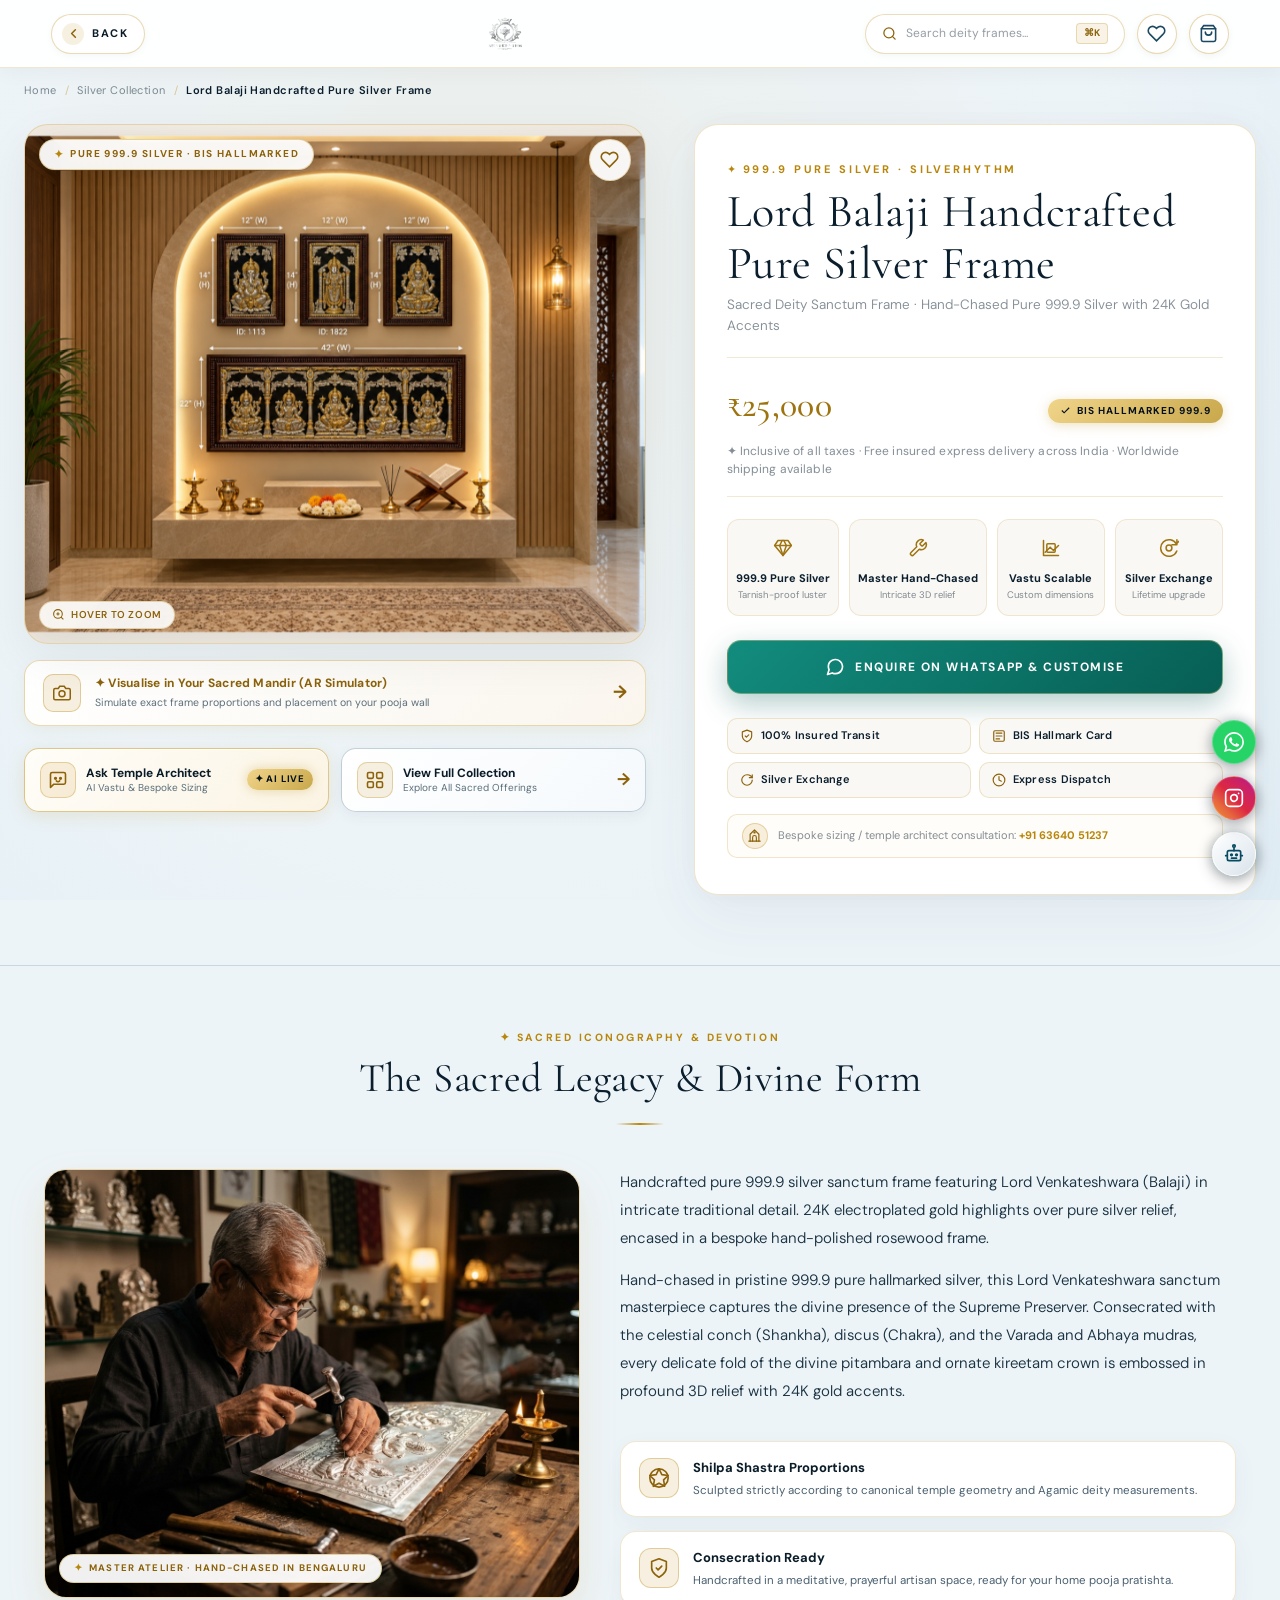
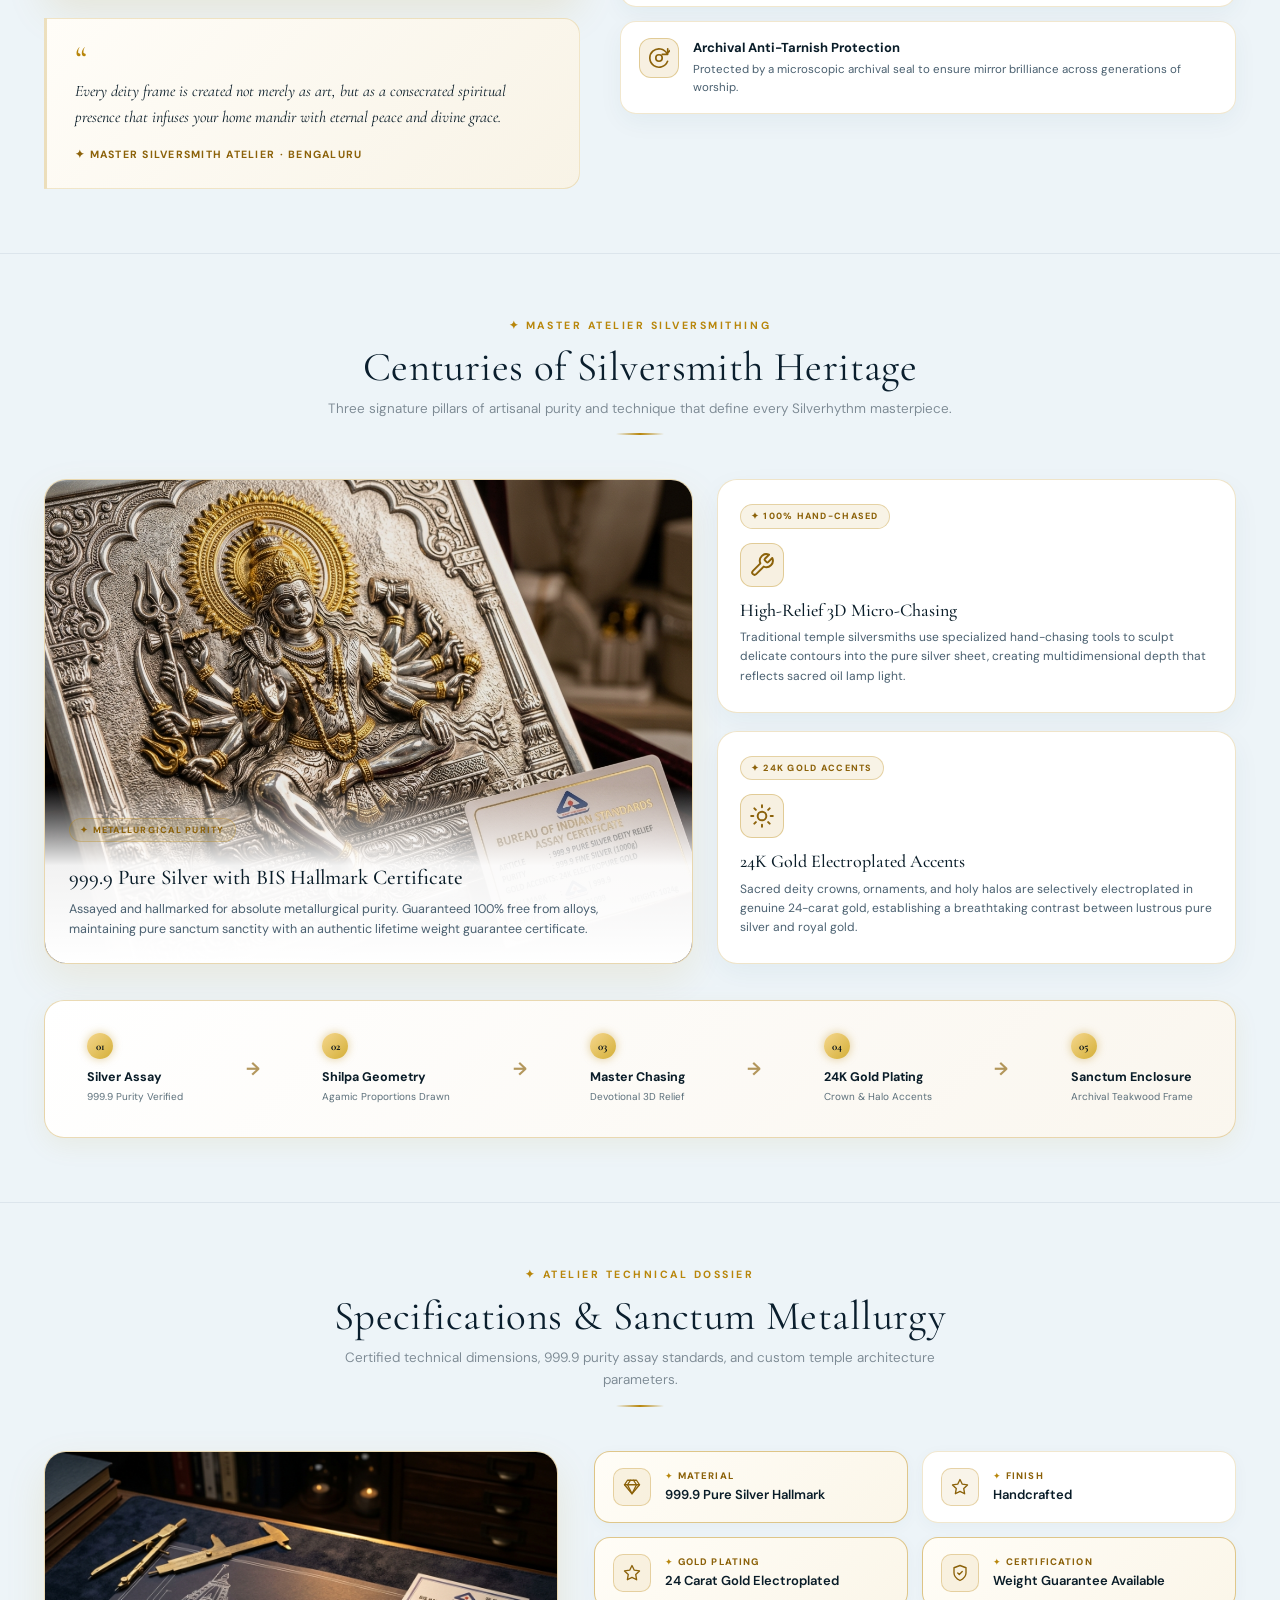
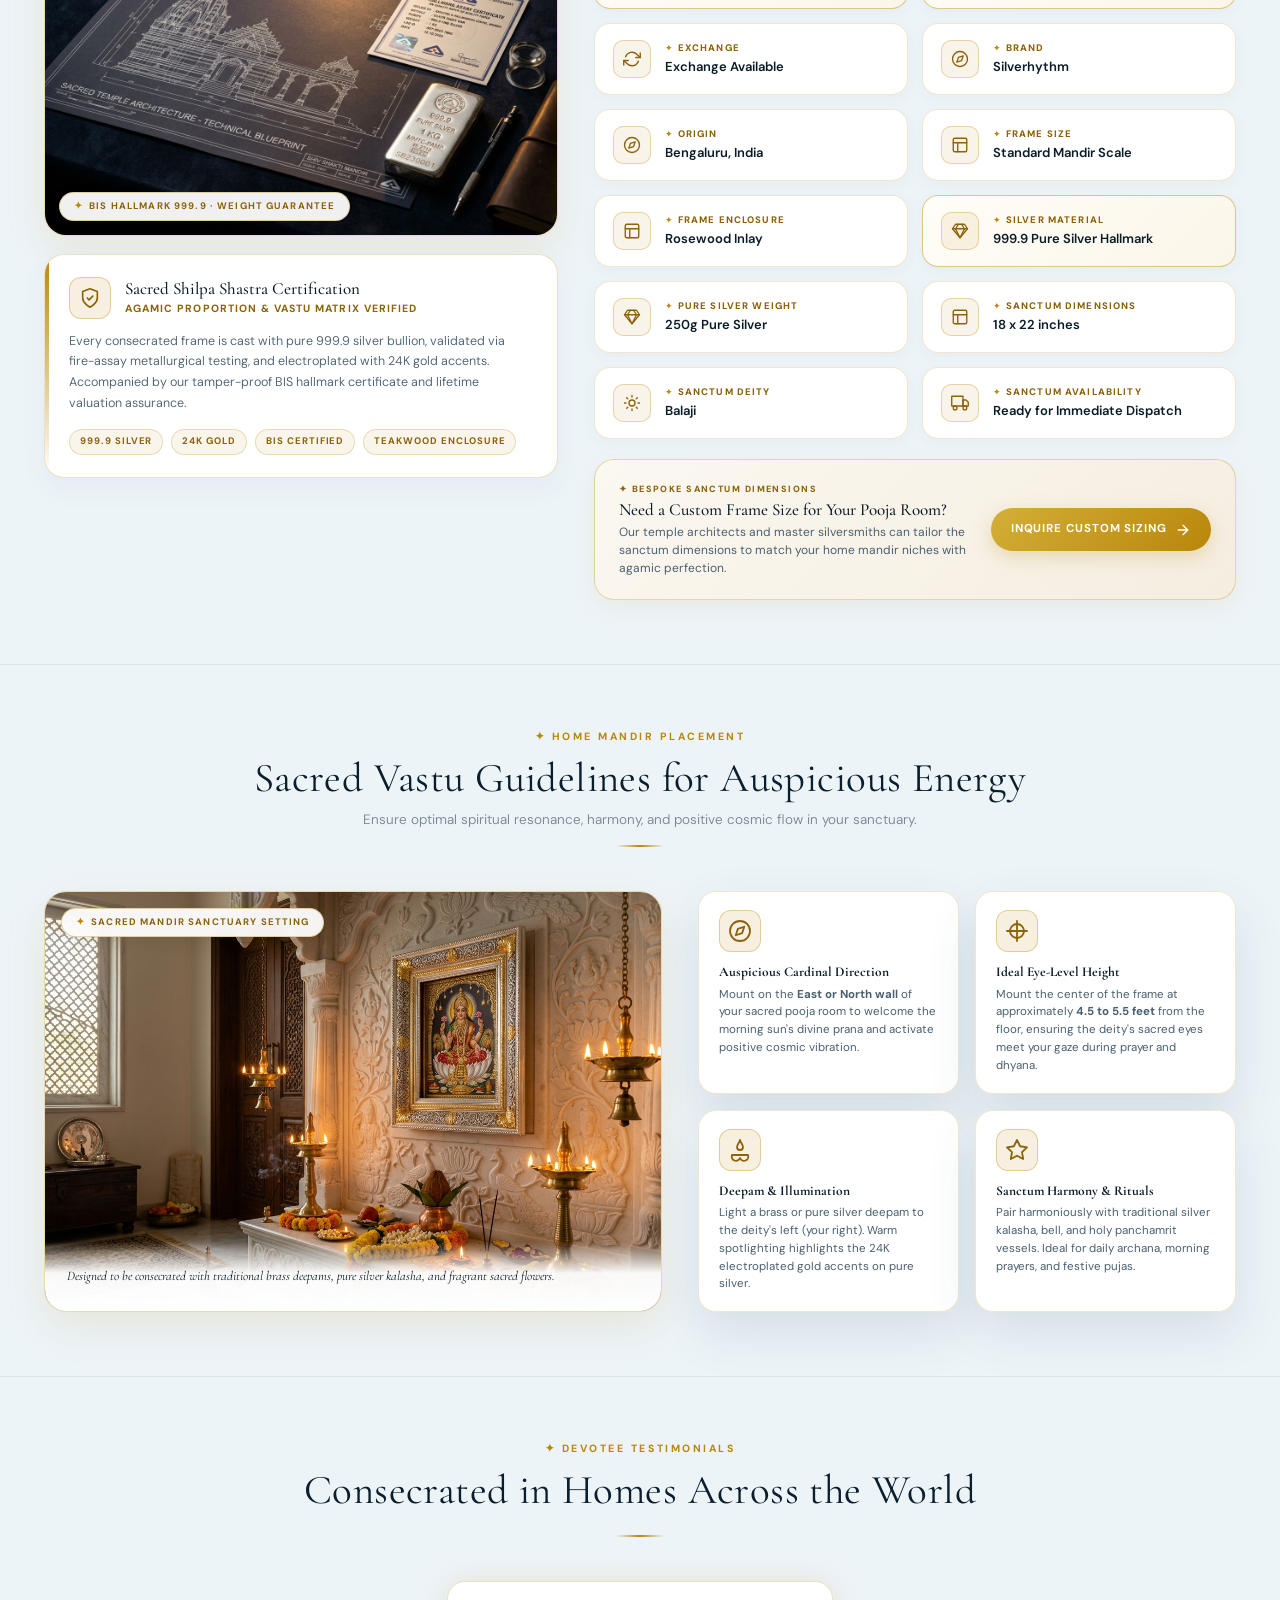
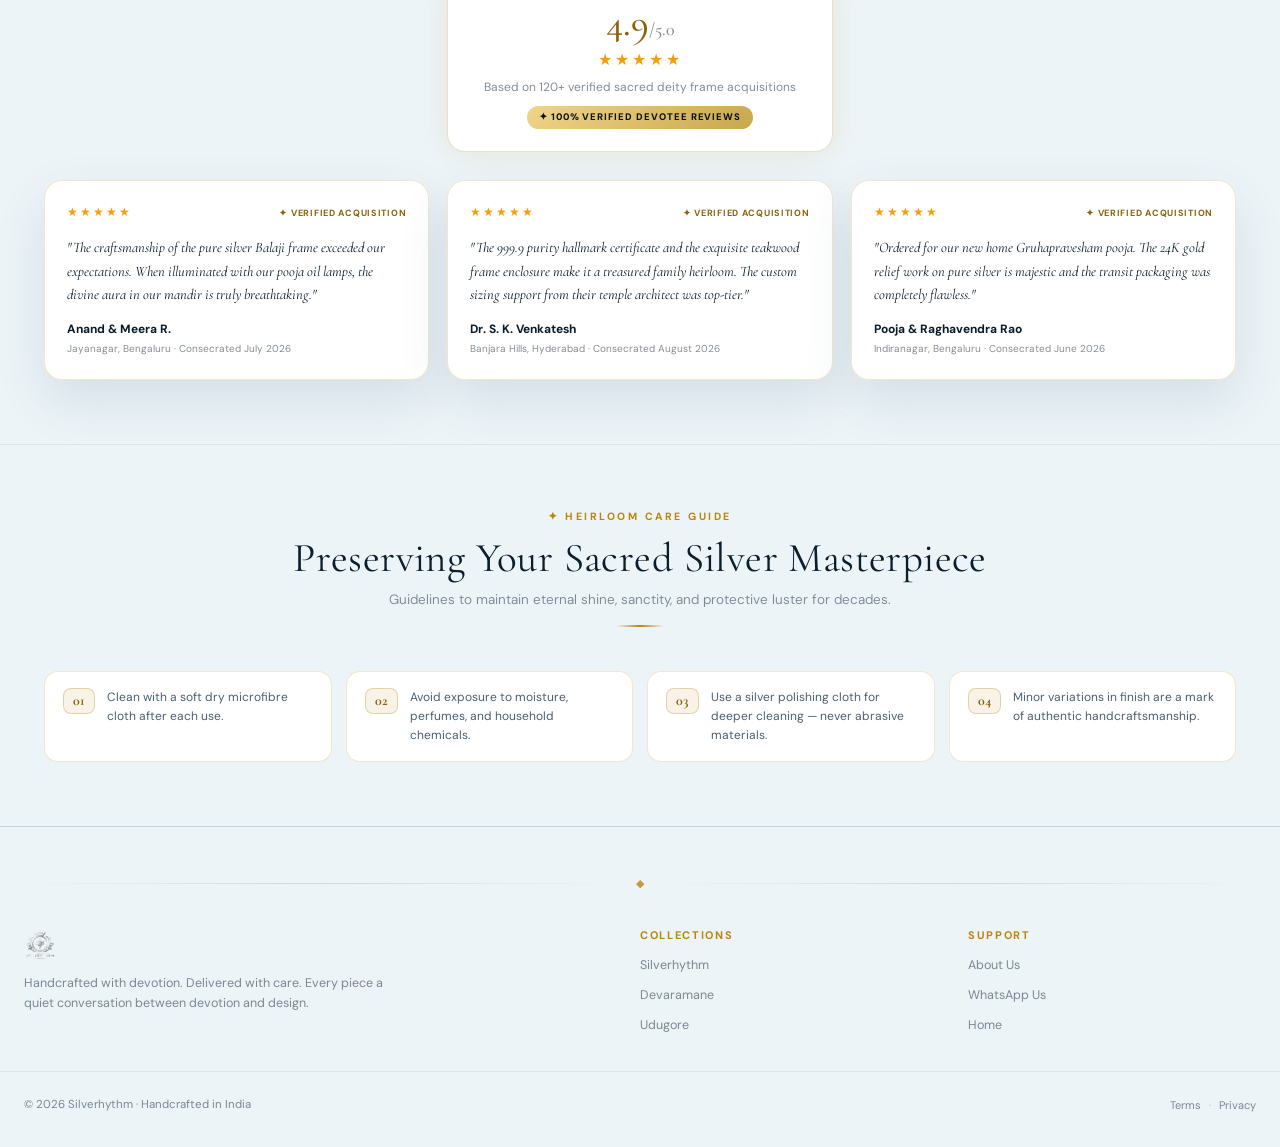
==== product.html @ 6a561e8b "style: Place Ask Temple Architect and View Full Collection buttons strictly side by side on mobile" ====
<!DOCTYPE html>
<html lang="en">

<head>
  <meta charset="UTF-8">
  <link rel="canonical" href="https://silverhythm.com/product.html">
  <meta name="viewport" content="width=device-width, initial-scale=1.0">
  <title id="pageTitle">Product | Silverhythm</title>
  <meta name="description" content="Product details from Silverhythm, Devaramane, and Udugore. Explore handcrafted offerings and curated gifts.">
  <meta property="og:title" content="Product | Silverhythm">
  <meta property="og:description" content="Product details from Silverhythm, Devaramane, and Udugore. Explore handcrafted offerings and curated gifts.">
  <meta property="og:type" content="product">
  <meta property="og:url" content="https://silverhythm.com/product.html">
  <meta property="og:image" content="https://silverhythm.com/assets/Logo.png">
  <meta name="twitter:card" content="summary_large_image">
  <meta name="twitter:title" content="Product | Silverhythm">
  <meta name="twitter:description" content="Product details from Silverhythm, Devaramane, and Udugore. Explore handcrafted offerings and curated gifts.">
  <meta name="twitter:image" content="https://silverhythm.com/assets/Logo.png">
  <link
    href="https://fonts.googleapis.com/css2?family=Cormorant+Garamond:ital,wght@0,300;0,400;0,600;1,300;1,400&family=DM+Sans:wght@200;300;400;500&display=swap"
    rel="stylesheet">
  <link rel="stylesheet" href="css/styles.css?v=2">
  <link rel="stylesheet" href="css/ui/fabs.css?v=2">
  <link rel="stylesheet" href="css/ui/drawers.css?v=2">
  <link rel="stylesheet" href="css/ui/utilities.css?v=2">
  <link rel="stylesheet" href="css/ui/wall-preview.css?v=3">
  <link rel="stylesheet" href="css/ui/enquiry-bot.css?v=1">
  <link rel="stylesheet" href="css/ui/product-page.css?v=36">
  <link rel="icon" href="/assets/Logo.png" type="image/png">
  <script type="application/ld+json" id="product-schema">
  {
    "@context": "https://schema.org",
    "@type": "Product",
    "name": "Product Name",
    "description": "Product description",
    "brand": { "@type": "Brand", "name": "Silverhythm" },
    "offers": {
      "@type": "Offer",
      "priceCurrency": "INR",
      "price": "0",
      "availability": "https://schema.org/InStock",
      "seller": { "@type": "Organization", "name": "Silverhythm" }
    }
  }
  </script>
</head>

<body>


  <!-- Top nav -->
  <nav class="top-nav" id="topNav">
    <button class="nav-back-btn" id="backBtn" aria-label="Go back">
      <span class="nav-back-icon">
        <svg width="15" height="15" viewBox="0 0 24 24" fill="none" stroke="currentColor" stroke-width="2.4" stroke-linecap="round" stroke-linejoin="round">
          <polyline points="15 18 9 12 15 6"/>
        </svg>
      </span>
      <span class="nav-back-label">Back</span>
    </button>

    <div class="nav-logo-container">
      <a href="index.html" class="nav-logo-link" aria-label="Silverhythm Home">
        <img src="assets/Logo.png" alt="Silverhythm" class="nav-logo" id="navLogo">
      </a>
    </div>

    <div class="nav-actions-desktop">
      <div class="nav-search-bar" id="desktopSearchBtn">
        <svg width="15" height="15" viewBox="0 0 24 24" fill="none" stroke="currentColor" stroke-width="2" stroke-linecap="round"><circle cx="11" cy="11" r="8"/><line x1="21" y1="21" x2="16.65" y2="16.65"/></svg>
        <input type="text" id="desktopSearchInput" placeholder="Search deity frames..." autocomplete="off">
        <span class="search-kbd-hint">⌘K</span>
      </div>
      <button class="nav-icon-btn" id="wishBtnDesktop" aria-label="Wishlist">
        <svg width="19" height="19" viewBox="0 0 24 24" fill="none" stroke="currentColor" stroke-width="2" stroke-linecap="round"><path d="M20.84 4.61a5.5 5.5 0 0 0-7.78 0L12 5.67l-1.06-1.06a5.5 5.5 0 0 0-7.78 7.78l1.06 1.06L12 21.23l7.78-7.78 1.06-1.06a5.5 5.5 0 0 0 0-7.78z"/></svg>
      </button>
      <button class="nav-icon-btn relative" id="bagBtnDesktop" aria-label="Bag">
        <svg width="19" height="19" viewBox="0 0 24 24" fill="none" stroke="currentColor" stroke-width="2" stroke-linecap="round"><path d="M6 2L3 6v14a2 2 0 0 0 2 2h14a2 2 0 0 0 2-2V6l-3-4z"/><line x1="3" y1="6" x2="21" y2="6"/><path d="M16 10a4 4 0 0 1-8 0"/></svg>
        <span id="bag-count-desktop"></span>
      </button>
    </div>

    <div class="nav-actions-mobile">
      <button class="nav-mobile-btn" id="bnSearchBtn" aria-label="Search">
        <svg width="19" height="19" viewBox="0 0 24 24" fill="none" stroke="currentColor" stroke-width="2" stroke-linecap="round"><circle cx="11" cy="11" r="8"/><line x1="21" y1="21" x2="16.65" y2="16.65"/></svg>
      </button>
      <button class="nav-mobile-btn" id="wishBtnMobile" aria-label="Wishlist">
        <svg width="19" height="19" viewBox="0 0 24 24" fill="none" stroke="currentColor" stroke-width="2" stroke-linecap="round"><path d="M20.84 4.61a5.5 5.5 0 0 0-7.78 0L12 5.67l-1.06-1.06a5.5 5.5 0 0 0-7.78 7.78l1.06 1.06L12 21.23l7.78-7.78 1.06-1.06a5.5 5.5 0 0 0 0-7.78z"/></svg>
      </button>
      <button class="nav-mobile-btn relative" id="bagBtnMobile" aria-label="Bag">
        <svg width="19" height="19" viewBox="0 0 24 24" fill="none" stroke="currentColor" stroke-width="2" stroke-linecap="round"><path d="M6 2L3 6v14a2 2 0 0 0 2 2h14a2 2 0 0 0 2-2V6l-3-4z"/><line x1="3" y1="6" x2="21" y2="6"/><path d="M16 10a4 4 0 0 1-8 0"/></svg>
        <span class="nav-mobile-badge" id="bag-count-mobile"></span>
      </button>
    </div>
  </nav>

  <!-- Breadcrumb -->
  <div class="breadcrumb-wrap">
    <div class="breadcrumb" id="breadcrumb">
      <a href="index.html">Home</a>
      <span class="bc-sep">/</span>
      <span id="bcCollection">Collection</span>
      <span class="bc-sep">/</span>
      <span id="bcProduct" class="bc-current">Loading...</span>
    </div>
  </div>

  <!-- Product Hero section — skeleton until loaded -->
  <div class="product-wrap" id="productWrap">
    <div class="img-panel">
      <div class="skeleton aspect-1-1"></div>
      <div class="flex-gap-8 mt-12">
        <div class="skeleton sk-thumb"></div>
        <div class="skeleton sk-thumb"></div>
        <div class="skeleton sk-thumb"></div>
      </div>
    </div>
    <div class="detail-panel">
      <div class="skeleton sk-text-sm w-120 mb-18"></div>
      <div class="skeleton sk-text-lg w-85p mb-10"></div>
      <div class="skeleton sk-text-lg w-60p mb-20"></div>
      <div class="skeleton sk-text-md w-44p mb-24"></div>
      <div class="skeleton sk-btn-lg mb-10"></div>
      <div id="productWishContainer"></div>
      <div class="skeleton sk-btn-md mb-24"></div>
      <div class="skeleton sk-block-lg"></div>
    </div>
  </div>

  <!-- Continuous Stacked Story & Mastercraft Showcase (Hidden until loaded) -->
  <div class="story-showcase-container hidden" id="storyShowcase">
    
    <!-- 1. The Sacred Story & Deity Legacy Section -->
    <section class="story-section story-section-story" id="secStory">
      <div class="story-container">
        <div class="section-header-center">
          <span class="sec-eyebrow">✦ SACRED ICONOGRAPHY &amp; DEVOTION</span>
          <h2 class="sec-title">The Sacred Legacy &amp; Divine Form</h2>
          <div class="sec-gold-line"></div>
        </div>

        <div class="story-editorial-split">
          <!-- Left Visual Artisan Showcase -->
          <div class="story-visual-column">
            <div class="story-photo-frame">
              <img src="assets/images/craft_artisan.jpg" alt="Master silversmith hand-chasing pure silver deity frame" class="story-feature-img" loading="lazy">
              <div class="story-photo-badge">
                <span class="spb-dot">✦</span>
                <span>MASTER ATELIER · HAND-CHASED IN BENGALURU</span>
              </div>
            </div>
            
            <div class="story-quote-card">
              <span class="quote-gem">“</span>
              <p class="quote-text">Every deity frame is created not merely as art, but as a consecrated spiritual presence that infuses your home mandir with eternal peace and divine grace.</p>
              <span class="quote-author">✦ Master Silversmith Atelier · Bengaluru</span>
            </div>
          </div>

          <!-- Right Editorial Narrative & Pillars -->
          <div class="story-content-column">
            <div class="story-text-wrap" id="storyText">
              <!-- Dynamically Populated with Rich Lore -->
            </div>

            <div class="story-highlights-sidebar">
              <div class="sh-card">
                <div class="sh-icon">
                  <svg width="22" height="22" viewBox="0 0 24 24" fill="none" stroke="currentColor" stroke-width="1.8" stroke-linecap="round" stroke-linejoin="round">
                    <circle cx="12" cy="12" r="10"/>
                    <polygon points="12 2 15.09 8.26 22 9.27 17 14.14 18.18 21.02 12 17.77 5.82 21.02 7 14.14 2 9.27 8.91 8.26 12 2"/>
                  </svg>
                </div>
                <div class="sh-content">
                  <strong>Shilpa Shastra Proportions</strong>
                  <p>Sculpted strictly according to canonical temple geometry and Agamic deity measurements.</p>
                </div>
              </div>

              <div class="sh-card">
                <div class="sh-icon">
                  <svg width="22" height="22" viewBox="0 0 24 24" fill="none" stroke="currentColor" stroke-width="1.8" stroke-linecap="round" stroke-linejoin="round">
                    <path d="M12 22s8-4 8-10V5l-8-3-8 3v7c0 6 8 10 8 10z"/>
                    <polyline points="9 12 11 14 15 10"/>
                  </svg>
                </div>
                <div class="sh-content">
                  <strong>Consecration Ready</strong>
                  <p>Handcrafted in a meditative, prayerful artisan space, ready for your home pooja pratishta.</p>
                </div>
              </div>

              <div class="sh-card">
                <div class="sh-icon">
                  <svg width="22" height="22" viewBox="0 0 24 24" fill="none" stroke="currentColor" stroke-width="1.8" stroke-linecap="round" stroke-linejoin="round">
                    <path d="M21.5 2v6h-6M21.34 15.57a10 10 0 1 1-.57-8.38l5.67-5.67"/>
                    <circle cx="12" cy="12" r="3.5"/>
                  </svg>
                </div>
                <div class="sh-content">
                  <strong>Archival Anti-Tarnish Protection</strong>
                  <p>Protected by a microscopic archival seal to ensure mirror brilliance across generations of worship.</p>
                </div>
              </div>
            </div>
          </div>
        </div>
      </div>
    </section>

    <!-- 2. Mastercraft & 999.9 Silver Metallurgy Section -->
    <section class="story-section story-section-craft" id="secCraft">
      <div class="story-container">
        <div class="section-header-center">
          <span class="sec-eyebrow">✦ MASTER ATELIER SILVERSMITHING</span>
          <h2 class="sec-title">Centuries of Silversmith Heritage</h2>
          <p class="sec-subtitle">Three signature pillars of artisanal purity and technique that define every Silverhythm masterpiece.</p>
          <div class="sec-gold-line"></div>
        </div>

        <div class="craft-bento-grid">
          <!-- Featured Photo Bento Card -->
          <div class="craft-bento-feature">
            <div class="cbf-img-wrap">
              <img src="assets/images/silver_hallmark_macro.jpg" alt="Pure 999.9 silver BIS hallmark assay and 24K gold accents" class="cbf-img" loading="lazy">
              <div class="cbf-overlay">
                <span class="cp-badge">✦ METALLURGICAL PURITY</span>
                <h3 class="cbf-title">999.9 Pure Silver with BIS Hallmark Certificate</h3>
                <p class="cbf-desc">Assayed and hallmarked for absolute metallurgical purity. Guaranteed 100% free from alloys, maintaining pure sanctum sanctity with an authentic lifetime weight guarantee certificate.</p>
              </div>
            </div>
          </div>

          <!-- Secondary Pillar Cards -->
          <div class="craft-bento-side">
            <div class="craft-pillar-card">
              <div class="cp-badge">✦ 100% HAND-CHASED</div>
              <div class="cp-icon">
                <svg width="26" height="26" viewBox="0 0 24 24" fill="none" stroke="currentColor" stroke-width="1.8" stroke-linecap="round" stroke-linejoin="round">
                  <path d="M14.7 6.3a1 1 0 0 0 0 1.4l1.6 1.6a1 1 0 0 0 1.4 0l3.77-3.77a6 6 0 0 1-7.94 7.94l-6.91 6.91a2.12 2.12 0 0 1-3-3l6.91-6.91a6 6 0 0 1 7.94-7.94l-3.76 3.76z"/>
                </svg>
              </div>
              <h3 class="cp-title">High-Relief 3D Micro-Chasing</h3>
              <p class="cp-desc">Traditional temple silversmiths use specialized hand-chasing tools to sculpt delicate contours into the pure silver sheet, creating multidimensional depth that reflects sacred oil lamp light.</p>
            </div>

            <div class="craft-pillar-card">
              <div class="cp-badge">✦ 24K GOLD ACCENTS</div>
              <div class="cp-icon">
                <svg width="26" height="26" viewBox="0 0 24 24" fill="none" stroke="currentColor" stroke-width="1.8" stroke-linecap="round" stroke-linejoin="round">
                  <circle cx="12" cy="12" r="4"/>
                  <path d="M12 2v2M12 20v2M4.93 4.93l1.41 1.41M17.66 17.66l1.41 1.41M2 12h2M20 12h2M6.34 17.66l-1.41 1.41M19.07 4.93l-1.41 1.41"/>
                </svg>
              </div>
              <h3 class="cp-title">24K Gold Electroplated Accents</h3>
              <p class="cp-desc">Sacred deity crowns, ornaments, and holy halos are selectively electroplated in genuine 24-carat gold, establishing a breathtaking contrast between lustrous pure silver and royal gold.</p>
            </div>
          </div>
        </div>

        <!-- Provenance Timeline Ribbon -->
        <div class="provenance-strip">
          <div class="prov-step">
            <span class="prov-num">01</span>
            <strong>Silver Assay</strong>
            <small>999.9 Purity Verified</small>
          </div>
          <div class="prov-sep">→</div>
          <div class="prov-step">
            <span class="prov-num">02</span>
            <strong>Shilpa Geometry</strong>
            <small>Agamic Proportions Drawn</small>
          </div>
          <div class="prov-sep">→</div>
          <div class="prov-step">
            <span class="prov-num">03</span>
            <strong>Master Chasing</strong>
            <small>Devotional 3D Relief</small>
          </div>
          <div class="prov-sep">→</div>
          <div class="prov-step">
            <span class="prov-num">04</span>
            <strong>24K Gold Plating</strong>
            <small>Crown &amp; Halo Accents</small>
          </div>
          <div class="prov-sep">→</div>
          <div class="prov-step">
            <span class="prov-num">05</span>
            <strong>Sanctum Enclosure</strong>
            <small>Archival Teakwood Frame</small>
          </div>
        </div>
      </div>
    </section>

    <!-- 3. Sanctum Specifications Matrix Section -->
    <section class="story-section story-section-specs" id="secSpecs">
      <div class="story-container">
        <div class="section-header-center">
          <span class="sec-eyebrow">✦ ATELIER TECHNICAL DOSSIER</span>
          <h2 class="sec-title">Specifications &amp; Sanctum Metallurgy</h2>
          <p class="sec-subtitle">Certified technical dimensions, 999.9 purity assay standards, and custom temple architecture parameters.</p>
          <div class="sec-gold-line"></div>
        </div>

        <div class="specs-showcase-split">
          <!-- Left Visual: Technical Blueprint & Hallmark Assay Certificate Card -->
          <div class="specs-visual-column">
            <div class="specs-photo-frame">
              <img src="assets/images/spec_blueprint_hallmark.jpg" alt="Sacred Temple Architecture Blueprint and BIS Hallmark Silver Assay Certificate" class="specs-feature-img" loading="lazy">
              <div class="specs-photo-badge">
                <span class="spb-dot">✦</span>
                <span>BIS HALLMARK 999.9 · WEIGHT GUARANTEE</span>
              </div>
            </div>

            <!-- Architectural Atelier Seal Card -->
            <div class="specs-dossier-seal-card">
              <div class="sdsc-header">
                <div class="sdsc-icon">
                  <svg width="22" height="22" viewBox="0 0 24 24" fill="none" stroke="currentColor" stroke-width="1.8" stroke-linecap="round" stroke-linejoin="round">
                    <path d="M12 22s8-4 8-10V5l-8-3-8 3v7c0 6 8 10 8 10z"/>
                    <path d="M9 12l2 2 4-4"/>
                  </svg>
                </div>
                <div>
                  <h4 class="sdsc-title">Sacred Shilpa Shastra Certification</h4>
                  <span class="sdsc-subtitle">Agamic Proportion &amp; Vastu Matrix Verified</span>
                </div>
              </div>
              <p class="sdsc-text">Every consecrated frame is cast with pure 999.9 silver bullion, validated via fire-assay metallurgical testing, and electroplated with 24K gold accents. Accompanied by our tamper-proof BIS hallmark certificate and lifetime valuation assurance.</p>
              <div class="sdsc-tags">
                <span class="sdsc-tag">999.9 Silver</span>
                <span class="sdsc-tag">24K Gold</span>
                <span class="sdsc-tag">BIS Certified</span>
                <span class="sdsc-tag">Teakwood Enclosure</span>
              </div>
            </div>
          </div>

          <!-- Right Column: Curated Parameter Grid & Custom Sizing Callout -->
          <div class="specs-content-column">
            <div class="specs-luxury-grid" id="specsGrid">
              <!-- Dynamically Populated -->
            </div>

            <!-- Custom Sizing Callout Banner -->
            <div class="specs-custom-banner">
              <div class="scb-content">
                <div class="scb-tag">✦ BESPOKE SANCTUM DIMENSIONS</div>
                <h4>Need a Custom Frame Size for Your Pooja Room?</h4>
                <p>Our temple architects and master silversmiths can tailor the sanctum dimensions to match your home mandir niches with agamic perfection.</p>
              </div>
              <a href="https://wa.me/916364051237?text=Hello%20Silverhythm%20Team%2C%20I%20am%20interested%20in%20custom%20sanctum%20dimensions%20for%20a%20pure%20silver%20frame." target="_blank" class="scb-btn">
                <span>Inquire Custom Sizing</span>
                <svg width="16" height="16" viewBox="0 0 24 24" fill="none" stroke="currentColor" stroke-width="2" stroke-linecap="round" stroke-linejoin="round">
                  <line x1="5" y1="12" x2="19" y2="12"></line>
                  <polyline points="12 5 19 12 12 19"></polyline>
                </svg>
              </a>
            </div>
          </div>
        </div>
      </div>
    </section>

    <!-- 4. Sacred Vastu & Mandir Placement Guide Section -->
    <section class="story-section story-section-vastu" id="secVastu">
      <div class="story-container">
        <div class="section-header-center">
          <span class="sec-eyebrow">✦ HOME MANDIR PLACEMENT</span>
          <h2 class="sec-title">Sacred Vastu Guidelines for Auspicious Energy</h2>
          <p class="sec-subtitle">Ensure optimal spiritual resonance, harmony, and positive cosmic flow in your sanctuary.</p>
          <div class="sec-gold-line"></div>
        </div>

        <div class="vastu-showcase-split">
          <!-- Left Visual Mandir Sanctuary Photo -->
          <div class="vastu-visual-column">
            <div class="vastu-photo-card">
              <img src="assets/images/sacred_mandir_vastu.jpg" alt="Auspicious sacred home mandir with pure silver deity frame and glowing deepams" class="vastu-feature-img" loading="lazy">
              <div class="vastu-photo-badge">
                <span class="vpb-sparkle">✦</span>
                <span>SACRED MANDIR SANCTUARY SETTING</span>
              </div>
              <div class="vastu-photo-footer">
                <p>Designed to be consecrated with traditional brass deepams, pure silver kalasha, and fragrant sacred flowers.</p>
              </div>
            </div>
          </div>

          <!-- Right 2x2 Vastu Guidance Grid -->
          <div class="vastu-luxury-grid">
            <div class="vastu-card">
              <div class="vc-icon">
                <svg width="24" height="24" viewBox="0 0 24 24" fill="none" stroke="currentColor" stroke-width="1.8" stroke-linecap="round" stroke-linejoin="round">
                  <circle cx="12" cy="12" r="10"/>
                  <polygon points="16.24 7.76 14.12 14.12 7.76 16.24 9.88 9.88 16.24 7.76"/>
                </svg>
              </div>
              <div class="vc-content">
                <h4>Auspicious Cardinal Direction</h4>
                <p>Mount on the <strong>East or North wall</strong> of your sacred pooja room to welcome the morning sun's divine prana and activate positive cosmic vibration.</p>
              </div>
            </div>

            <div class="vastu-card">
              <div class="vc-icon">
                <svg width="24" height="24" viewBox="0 0 24 24" fill="none" stroke="currentColor" stroke-width="1.8" stroke-linecap="round" stroke-linejoin="round">
                  <path d="M2 12h20M12 2v20"/>
                  <circle cx="12" cy="12" r="7"/>
                </svg>
              </div>
              <div class="vc-content">
                <h4>Ideal Eye-Level Height</h4>
                <p>Mount the center of the frame at approximately <strong>4.5 to 5.5 feet</strong> from the floor, ensuring the deity's sacred eyes meet your gaze during prayer and dhyana.</p>
              </div>
            </div>

            <div class="vastu-card">
              <div class="vc-icon">
                <svg width="24" height="24" viewBox="0 0 24 24" fill="none" stroke="currentColor" stroke-width="1.8" stroke-linecap="round" stroke-linejoin="round">
                  <path d="M12 2c.5 2.5 3 4.5 3 7a3 3 0 0 1-6 0c0-2.5 2.5-4.5 3-7z"/>
                  <path d="M4 17h16a4 4 0 0 1-8 3 4 4 0 0 1-8-3z"/>
                </svg>
              </div>
              <div class="vc-content">
                <h4>Deepam &amp; Illumination</h4>
                <p>Light a brass or pure silver deepam to the deity's left (your right). Warm spotlighting highlights the 24K electroplated gold accents on pure silver.</p>
              </div>
            </div>

            <div class="vastu-card">
              <div class="vc-icon">
                <svg width="24" height="24" viewBox="0 0 24 24" fill="none" stroke="currentColor" stroke-width="1.8" stroke-linecap="round" stroke-linejoin="round">
                  <polygon points="12 2 15.09 8.26 22 9.27 17 14.14 18.18 21.02 12 17.77 5.82 21.02 7 14.14 2 9.27 8.91 8.26 12 2"/>
                </svg>
              </div>
              <div class="vc-content">
                <h4>Sanctum Harmony &amp; Rituals</h4>
                <p>Pair harmoniously with traditional silver kalasha, bell, and holy panchamrit vessels. Ideal for daily archana, morning prayers, and festive pujas.</p>
              </div>
            </div>
          </div>
        </div>
      </div>
    </section>

    <!-- 5. Devotee Experiences & Verified Reviews Section -->
    <section class="story-section story-section-reviews" id="secReviews">
      <div class="story-container">
        <div class="section-header-center">
          <span class="sec-eyebrow">✦ DEVOTEE TESTIMONIALS</span>
          <h2 class="sec-title">Consecrated in Homes Across the World</h2>
          <div class="sec-gold-line"></div>
        </div>

        <div class="reviews-showcase-wrap">
          <div class="reviews-rating-hero">
            <div class="rrh-score">4.9<span>/5.0</span></div>
            <div class="rrh-stars">★★★★★</div>
            <p class="rrh-text">Based on 120+ verified sacred deity frame acquisitions</p>
            <div class="rrh-hallmark-badge">✦ 100% Verified Devotee Reviews</div>
          </div>

          <div class="reviews-luxury-grid">
            <div class="review-luxury-card">
              <div class="rlc-header">
                <div class="rlc-stars">★★★★★</div>
                <span class="rlc-badge">✦ Verified Acquisition</span>
              </div>
              <p class="rlc-quote">"The craftsmanship of the pure silver Balaji frame exceeded our expectations. When illuminated with our pooja oil lamps, the divine aura in our mandir is truly breathtaking."</p>
              <div class="rlc-author">
                <strong>Anand &amp; Meera R.</strong>
                <small>Jayanagar, Bengaluru · Consecrated July 2026</small>
              </div>
            </div>

            <div class="review-luxury-card">
              <div class="rlc-header">
                <div class="rlc-stars">★★★★★</div>
                <span class="rlc-badge">✦ Verified Acquisition</span>
              </div>
              <p class="rlc-quote">"The 999.9 purity hallmark certificate and the exquisite teakwood frame enclosure make it a treasured family heirloom. The custom sizing support from their temple architect was top-tier."</p>
              <div class="rlc-author">
                <strong>Dr. S. K. Venkatesh</strong>
                <small>Banjara Hills, Hyderabad · Consecrated August 2026</small>
              </div>
            </div>

            <div class="review-luxury-card">
              <div class="rlc-header">
                <div class="rlc-stars">★★★★★</div>
                <span class="rlc-badge">✦ Verified Acquisition</span>
              </div>
              <p class="rlc-quote">"Ordered for our new home Gruhapravesham pooja. The 24K gold relief work on pure silver is majestic and the transit packaging was completely flawless."</p>
              <div class="rlc-author">
                <strong>Pooja &amp; Raghavendra Rao</strong>
                <small>Indiranagar, Bengaluru · Consecrated June 2026</small>
              </div>
            </div>
          </div>
        </div>
      </div>
    </section>

    <!-- 6. Heirloom Care & Preservation Guide Section -->
    <section class="story-section story-section-care" id="secCare">
      <div class="story-container">
        <div class="section-header-center">
          <span class="sec-eyebrow">✦ HEIRLOOM CARE GUIDE</span>
          <h2 class="sec-title">Preserving Your Sacred Silver Masterpiece</h2>
          <p class="sec-subtitle">Guidelines to maintain eternal shine, sanctity, and protective luster for decades.</p>
          <div class="sec-gold-line"></div>
        </div>

        <div class="care-luxury-grid" id="careGrid">
          <!-- Dynamically Populated -->
        </div>
      </div>
    </section>

  </div>

  <!-- Related products — hidden until loaded -->
  <div class="related-section hidden" id="relatedSection">
    <div class="related-inner">
      <div class="related-header">
        <div>
          <span class="related-eyebrow">✦ SACRED ATELIER</span>
          <h3 class="related-title">You May Also Seek</h3>
        </div>
        <a href="#" class="related-all" id="relatedAllLink">View Full Collection →</a>
      </div>
      <div class="related-grid" id="relatedGrid"></div>
    </div>
  </div>

  <!-- Toast -->
  <div id="toast-wrap"></div>


  <!-- Bottom nav — truly fixed at bottom -->
  <nav id="bottom-nav">
    <button class="bn" id="bnShareBtn" aria-label="Share">
      <svg width="20" height="20" viewBox="0 0 24 24" fill="none" stroke="currentColor" stroke-width="2" stroke-linecap="round"><circle cx="18" cy="5" r="3"/><circle cx="6" cy="12" r="3"/><circle cx="18" cy="19" r="3"/><line x1="8.59" y1="13.51" x2="15.42" y2="17.49"/><line x1="15.41" y1="6.51" x2="8.59" y2="10.49"/></svg>
      <span>Share</span>
    </button>
    <button class="bn" id="bnWishBtn" aria-label="Wishlist">
      <svg width="20" height="20" viewBox="0 0 24 24" fill="none" stroke="currentColor" stroke-width="2" stroke-linecap="round"><path d="M20.84 4.61a5.5 5.5 0 0 0-7.78 0L12 5.67l-1.06-1.06a5.5 5.5 0 0 0-7.78 7.78l1.06 1.06L12 21.23l7.78-7.78 1.06-1.06a5.5 5.5 0 0 0 0-7.78z"/></svg>
      <span>Wishlist</span>
    </button>
    <button class="bn-cta" id="bagBtn">
      <svg width="18" height="18" viewBox="0 0 24 24" fill="none" stroke="currentColor" stroke-width="2" stroke-linecap="round"><path d="M6 2L3 6v14a2 2 0 0 0 2 2h14a2 2 0 0 0 2-2V6l-3-4z"/><line x1="3" y1="6" x2="21" y2="6"/><path d="M16 10a4 4 0 0 1-8 0"/></svg>
      Add to Bag
      <span id="bag-count"></span>
    </button>
  </nav>

  <!-- Full-Screen Search Modal -->
  <div id="search-modal" class="search-modal">
    <div class="search-header">
      <input type="text" id="searchInput" class="search-input" placeholder="Search for products...">
      <button id="closeSearchBtn" aria-label="Close search">
        <svg width="24" height="24" viewBox="0 0 24 24" fill="none" stroke="currentColor" stroke-width="2" stroke-linecap="round"><line x1="18" y1="6" x2="6" y2="18"/><line x1="6" y1="6" x2="18" y2="18"/></svg>
      </button>
    </div>
    <div id="searchResults" class="search-results"></div>
  </div>

  <footer class="site-footer pp-footer">
    <div class="coll-footer-rule"><span class="cfr-line"></span><span class="cfr-diamond">◆</span><span class="cfr-line"></span></div>
    <div class="coll-footer-grid">
      <div class="coll-footer-brand">
        <a href="index.html" class="coll-footer-logo-link"><img src="assets/Logo.png" alt="Logo" class="coll-footer-logo" id="footerLogo"></a>
        <p class="coll-footer-tagline">Handcrafted with devotion. Delivered with care. Every piece a quiet conversation between devotion and design.</p>
      </div>
      <div class="coll-footer-col">
        <h4 class="coll-footer-col-title">Collections</h4>
        <a href="silverythm-collections.html" class="coll-footer-link">Silverhythm</a>
        <a href="devaramane-collections.html" class="coll-footer-link">Devaramane</a>
        <a href="udugore-collections.html" class="coll-footer-link">Udugore</a>
      </div>
      <div class="coll-footer-col">
        <h4 class="coll-footer-col-title">Support</h4>
        <a href="about.html" class="coll-footer-link">About Us</a>
        <a href="https://wa.me/916364051237" target="_blank" class="coll-footer-link">WhatsApp Us</a>
        <a href="index.html" class="coll-footer-link">Home</a>
      </div>
    </div>
    <div class="coll-footer-bottom">
      <span class="coll-footer-copy">© 2026 Silverhythm · Handcrafted in India</span>
      <div class="coll-footer-legal"><a href="#" class="coll-footer-legal-link">Terms</a><span class="coll-footer-sep">·</span><a href="#" class="coll-footer-legal-link">Privacy</a></div>
    </div>
  </footer>


  <div id="modal-root"></div>
  <script type="module" src="js/ui/product-page.js?v=36"></script>
</body>
</html>
---- css/styles.css ----
/* =============================================
   MULTI-BRAND PORTAL — Mobile-First Design System v2
   ============================================= */

/* === CSS VARIABLES === */
@import "ui/themes.css";

:root {
  --primary: #1B4963;
  --primary-dark: #0F2D3F;
  --primary-light: #2A6A8F;
  --secondary: #C0C0C0;
  --accent: #4DA3FF;
  --bg-hero: linear-gradient(135deg, #0F2D3F 0%, #1B4963 100%);
  --bg-body: #F5F7FA;
  --bg-card: #FFFFFF;
  --bg-dark: #0C0A09;
  --bg-section-alt: #F0F4F8;
  --gradient-text: linear-gradient(135deg, #D9D9D9, #fff, #BFBFBF);
  --text-primary: #1A1A1A;
  --text-secondary: #6B7280;
  --text-on-dark: #E2E8F0;
  --text-on-primary: #FFFFFF;
  --border-color: #E5E7EB;
  --border-light: rgba(255, 255, 255, 0.1);
  --radius-sm: 6px;
  --radius-md: 10px;
  --radius-lg: 16px;
  --radius-xl: 24px;
  --radius-pill: 50px;
  --shadow-sm: 0 1px 3px rgba(0, 0, 0, 0.05);
  --shadow-md: 0 4px 12px rgba(0, 0, 0, 0.08);
  --shadow-lg: 0 12px 32px rgba(0, 0, 0, 0.12);
  --shadow-xl: 0 24px 48px rgba(0, 0, 0, 0.16);
  --shadow-card: 0 2px 8px rgba(0, 0, 0, 0.06);
  --font-sans: 'Inter', system-ui, -apple-system, sans-serif;
  --font-serif: 'Cormorant Garamond', Georgia, serif;
  --ease-out: cubic-bezier(0.16, 1, 0.3, 1);
  --ease-spring: cubic-bezier(0.34, 1.56, 0.64, 1);
  --transition: 0.3s var(--ease-out);
  --transition-fast: 0.2s ease;
  --transition-slow: 0.5s var(--ease-out);
  --header-height: 56px;
  --brand-bar-height: 48px;
  --bottom-nav-height: 56px;
  --top-offset: 104px;
  --safe-bottom: env(safe-area-inset-bottom, 0px);
}

/* === RESET === */
*,
*::before,
*::after {
  box-sizing: border-box;
  margin: 0;
  padding: 0;
}

html {
  scroll-behavior: smooth;
  -webkit-text-size-adjust: 100%;
  scroll-padding-top: var(--top-offset);
}

body {
  font-family: var(--font-sans);
  background: var(--bg-body);
  color: var(--text-primary);
  line-height: 1.6;
  -webkit-font-smoothing: antialiased;
  -moz-osx-font-smoothing: grayscale;
  overflow-x: hidden;
  padding-bottom: 0;
  opacity: 0;
  animation: pageReveal 0.4s ease-out 0.05s forwards;
}

@media (max-width: 768px) {
  body {
    padding-bottom: calc(var(--bottom-nav-height) + var(--safe-bottom));
  }
}

body.no-scroll {
  overflow: hidden;
}

img {
  max-width: 100%;
  display: block;
}

a {
  text-decoration: none;
  color: inherit;
  -webkit-tap-highlight-color: transparent;
}

button {
  cursor: pointer;
  border: none;
  background: none;
  font: inherit;
  color: inherit;
  -webkit-tap-highlight-color: transparent;
}

ul,
ol {
  list-style: none;
}

input,
textarea,
select {
  font: inherit;
  -webkit-appearance: none;
  appearance: none;
}

/* === TYPOGRAPHY === */
h1,
h2,
h3,
h4 {
  font-family: var(--font-serif);
  font-weight: 500;
  line-height: 1.15;
}

.line-clamp-1 {
  display: -webkit-box;
  -webkit-line-clamp: 1;
  line-clamp: 1;
  -webkit-box-orient: vertical;
  overflow: hidden;
}

.line-clamp-2 {
  display: -webkit-box;
  -webkit-line-clamp: 2;
  line-clamp: 2;
  -webkit-box-orient: vertical;
  overflow: hidden;
}

.gradient-text {
  background: var(--gradient-text);
  -webkit-background-clip: text;
  -webkit-text-fill-color: transparent;
  background-clip: text;
}

/* === SCROLLBAR === */
::-webkit-scrollbar {
  width: 4px;
}

::-webkit-scrollbar-track {
  background: transparent;
}

::-webkit-scrollbar-thumb {
  background: rgba(0, 0, 0, 0.15);
  border-radius: 2px;
}

::selection {
  background: rgba(27, 73, 99, 0.15);
}

:focus-visible {
  outline: 2px solid var(--accent);
  outline-offset: 2px;
  border-radius: 4px;
}

/* === LAYOUT === */
.container {
  width: 100%;
  max-width: 1400px;
  margin: 0 auto;
  padding: 0 24px;
}

.container-narrow {
  max-width: 800px;
}

.hidden {
  display: none !important;
}

.sr-only {
  position: absolute;
  width: 1px;
  height: 1px;
  padding: 0;
  margin: -1px;
  overflow: hidden;
  clip: rect(0, 0, 0, 0);
  border: 0;
}



.main-nav {
  position: fixed;
  top: 0;
  left: 0;
  right: 0;
  z-index: 60;
  background: var(--primary);
  box-shadow: none;
  border-bottom: none;
  display: block;
  /* stack rows */
  transition: background 0.3s ease, box-shadow 0.3s ease;
}

#nav-content-wrap {
  height: var(--header-height);
  position: relative;
  display: flex;
  align-items: center;
}

/* Unified Brand Pills System (Global) */
.nav-brand-pills {
  display: flex;
  align-items: center;
  gap: 2px;
  background: rgba(255, 255, 255, 0.07);
  border: 1px solid rgba(255, 255, 255, 0.1);
  border-radius: 24px;
  padding: 3px;
}

.brand-bar-inner {
  display: flex;
  align-items: center;
  width: 100%;
  background: transparent;
  border: none;
  border-radius: 0;
  padding: 0;
}

.nav-brand-pill {
  font-size: 9px;
  font-weight: 700;
  letter-spacing: 0.12em;
  color: rgba(255, 255, 255, 0.45);
  padding: 6px 16px;
  border-radius: 20px;
  border: none;
  background: transparent;
  cursor: pointer;
  transition: all 0.2s ease;
  white-space: nowrap;
}

.nav-brand-pill.active,
.nav-brand-pill:hover {
  background: rgba(255, 255, 255, 0.13);
  color: #fff;
  border: 1px solid rgba(255, 255, 255, 0.12);
}

.main-nav-inner {
  width: 100%;
  display: flex;
  align-items: center;
  justify-content: center;
  position: relative;
  max-width: 1400px;
  padding: 0 24px;
  margin: 0 auto;
}


.menu-btn {
  position: absolute;
  left: 8px;
  background: transparent;
  border: none;
  color: #fff;
  cursor: pointer;
  padding: 8px;
  display: flex;
  align-items: center;
  justify-content: center;
  top: 50%;
  transform: translateY(-50%);
  -webkit-tap-highlight-color: transparent;
}

.nav-logo {
  display: flex;
  justify-content: center;
  align-items: center;
  height: 100%;
  top: 50%;
  transform: translateY(-50%);
  position: absolute;
}

.nav-logo img {
  height: 32px;
  width: auto;
  object-fit: contain;
}

.brand-bar {
  height: var(--brand-bar-height);
  display: flex;
  align-items: center;
  justify-content: center;
  padding: 0;
  transition: background 0.3s ease;
  border-top: none;
  border-bottom: none;
}

@media (min-width: 768px) {
  .brand-bar {
    display: none;
    /* Hide separate bar on desktop since pills are inline */
  }
}

.brand-bar-inner {
  display: flex;
  align-items: center;
  justify-content: center;
  width: 100%;
}


.brand-tab.active {
  color: #fff;
  box-shadow: none;
}

.brand-tab::after {
  content: '';
  position: absolute;
  bottom: 0;
  left: 15%;
  right: 15%;
  height: 2px;
  background: #fff;
  transform: scaleX(0);
  transition: transform 0.3s ease;
  transform-origin: center;
}

.brand-tab.active::after {
  transform: scaleX(1);
}

/* =======================================
   BOTTOM NAVIGATION
   ======================================= */
#bottom-nav {
  position: fixed;
  bottom: 0;
  left: 0;
  right: 0;
  z-index: 60;
  height: calc(var(--bottom-nav-height) + env(safe-area-inset-bottom));
  background: #fff;
  border-top: 1px solid #E5E7EB;
  display: flex;
  align-items: stretch;
  padding: 0;
  padding-bottom: env(safe-area-inset-bottom);
}

.bottom-nav-item {
  flex: 1;
  display: flex;
  flex-direction: column;
  align-items: center;
  justify-content: center;
  height: var(--bottom-nav-height);
  color: #6B7280;
  background: none;
  border: none;
  border-right: 1px solid #E5E7EB;
  font-size: 9px;
  font-weight: 600;
  text-transform: uppercase;
  letter-spacing: 0.08em;
  gap: 5px;
  cursor: pointer;
  -webkit-tap-highlight-color: transparent;
  position: relative;
  border-radius: 0;
  transition: color 0.2s ease, background 0.2s ease;
}

.bottom-nav-item:last-child {
  border-right: none;
}

.bottom-nav-item.active {
  color: var(--primary);
  background: rgba(var(--accent-rgb, 27, 73, 99), 0.04);
}

.bottom-nav-icon {
  position: relative;
  display: flex;
  align-items: center;
  justify-content: center;
}

.bottom-nav-item svg {
  width: 20px;
  height: 20px;
  transition: transform 0.2s cubic-bezier(0.175, 0.885, 0.32, 1.275);
}

.bottom-nav-item:active svg {
  transform: scale(0.9);
}

.cart-badge-bottom {
  position: absolute;
  top: -6px;
  right: -8px;
  background: var(--accent);
  color: #fff;
  font-size: 9px;
  font-weight: 700;
  height: 16px;
  min-width: 16px;
  border-radius: 8px;
  display: flex;
  align-items: center;
  justify-content: center;
  padding: 0 4px;
  padding-top: 1px;
  border: 2px solid #fff;
}

.cart-badge-bottom.hidden {
  display: none;
}

@keyframes bounce-scale {
  0% {
    transform: scale(1);
  }

  50% {
    transform: scale(1.3);
  }

  100% {
    transform: scale(1);
  }
}

.cart-bounce .cart-badge-bottom {
  animation: bounce-scale 0.4s ease forwards;
}

/* =======================================
   SEARCH MODAL
   ======================================= */
.search-modal {
  position: fixed;
  top: 60px;
  /* matches --header-height for desktop nav */
  left: 0;
  right: 0;
  z-index: 100;
  background: #fff;
  display: flex;
  flex-direction: column;
  transform: translateY(-110%);
  transition: transform 0.35s cubic-bezier(0.4, 0, 0.2, 1),
    opacity 0.35s ease;
  opacity: 0;
  pointer-events: none;
  box-shadow: 0 8px 32px rgba(0, 0, 0, 0.12);
  border-bottom: 1px solid #E5E7EB;
  max-height: 480px;
}

.search-modal.open {
  transform: translateY(0);
  opacity: 1;
  pointer-events: all;
}

.search-header {
  display: flex;
  align-items: center;
  gap: 12px;
  padding: 16px;
  border-bottom: 1px solid #E5E7EB;
  padding-top: calc(16px + env(safe-area-inset-top));
}

.search-input {
  flex: 1;
  border: none;
  background: #F3F4F6;
  border-radius: 8px;
  padding: 12px 16px;
  font-size: 16px;
  outline: none;
  appearance: none;
}

#closeSearchBtn {
  background: none;
  border: none;
  color: #374151;
  padding: 4px;
  display: flex;
  justify-content: center;
  align-items: center;
  cursor: pointer;
}

/* =======================================
   MOBILE MENU (Slide Panel)
   ======================================= */
.mobile-overlay {
  position: fixed;
  inset: 0;
  z-index: 100;
  pointer-events: none;
  visibility: hidden;
  transition: visibility 0s 0.35s;
}

.mobile-overlay.open {
  pointer-events: auto;
  visibility: visible;
  transition-delay: 0s;
}

.mobile-backdrop {
  position: absolute;
  inset: 0;
  background: rgba(0, 0, 0, 0);
  backdrop-filter: blur(0);
  transition: all 0.35s ease;
}

.mobile-overlay.open .mobile-backdrop {
  background: rgba(0, 0, 0, 0.5);
  backdrop-filter: blur(4px);
}

.mobile-panel {
  position: absolute;
  top: 0;
  left: 0;
  height: 100%;
  width: 82%;
  max-width: 340px;
  background: #fff;
  box-shadow: 10px 0 40px rgba(0, 0, 0, 0.2);
  transform: translateX(-100%);
  transition: transform 0.35s var(--ease-out);
  display: flex;
  flex-direction: column;
  overflow-y: auto;
  -webkit-overflow-scrolling: touch;
}

.mobile-overlay.open .mobile-panel {
  transform: translateX(0);
}

.mobile-panel-header {
  height: 56px;
  padding: 0 16px;
  display: flex;
  align-items: center;
  justify-content: space-between;
  background: var(--primary) !important;
  flex-shrink: 0;
}

.mobile-panel-header img {
  height: 28px;
}

.mobile-panel-header button {
  color: #fff;
  padding: 8px;
  min-width: 44px;
  min-height: 44px;
  display: flex;
  align-items: center;
  justify-content: center;
}

.mobile-nav-links {
  padding: 16px;
  display: flex;
  flex-direction: column;
  gap: 2px;
}

.mobile-nav-link {
  display: flex;
  align-items: center;
  gap: 12px;
  padding: 14px 12px;
  font-size: 15px;
  font-weight: 500;
  color: var(--text-primary);
  border-radius: var(--radius-md);
  transition: background var(--transition-fast);
  min-height: 48px;
}

.mobile-nav-link:active {
  background: var(--bg-section-alt);
}

.mobile-nav-link svg {
  width: 20px;
  height: 20px;
  color: var(--primary);
  flex-shrink: 0;
}

.mobile-brands {
  padding: 0 16px;
  margin-top: 8px;
}

.mobile-brands-title {
  font-size: 10px;
  font-weight: 700;
  letter-spacing: 0.15em;
  text-transform: uppercase;
  color: var(--text-secondary);
  padding: 0 12px;
  margin-bottom: 8px;
}

.mobile-brand-btn {
  display: flex;
  align-items: center;
  gap: 12px;
  width: 100%;
  padding: 12px;
  font-size: 14px;
  font-weight: 500;
  color: var(--text-primary);
  border-radius: var(--radius-md);
  transition: all var(--transition-fast);
  min-height: 48px;
}

.mobile-brand-btn:active {
  background: var(--bg-section-alt);
}

.mobile-brand-btn.active {
  background: var(--primary);
  color: #fff;
  border-radius: var(--radius-md);
}

.mobile-brand-dot {
  width: 10px;
  height: 10px;
  border-radius: 50%;
  border: 2px solid var(--text-secondary);
  flex-shrink: 0;
}

.mobile-brand-btn.active .mobile-brand-dot {
  background: #fff;
  border-color: #fff;
}

.mobile-wa-btn {
  margin: 24px 16px 16px;
  padding: 14px;
  background: #25D366;
  color: #fff;
  border-radius: var(--radius-lg);
  font-size: 14px;
  font-weight: 600;
  display: flex;
  align-items: center;
  justify-content: center;
  gap: 8px;
  min-height: 48px;
  transition: transform var(--transition-fast);
}

.mobile-wa-btn:active {
  transform: scale(0.97);
}

/* =======================================
   BUTTONS
   ======================================= */
.btn {
  display: inline-flex;
  align-items: center;
  justify-content: center;
  gap: 8px;
  padding: 14px 24px;
  font-size: 12px;
  font-weight: 700;
  letter-spacing: 0.08em;
  text-transform: uppercase;
  border-radius: var(--radius-md);
  transition: all var(--transition);
  cursor: pointer;
  white-space: nowrap;
  min-height: 48px;
  position: relative;
  overflow: hidden;
}

.btn:active {
  transform: scale(0.97);
}

.btn-primary {
  background: var(--secondary);
  color: var(--primary-dark);
}

.btn-primary:hover {
  background: #fff;
  box-shadow: var(--shadow-md);
}

.btn-outline {
  background: transparent;
  border: 1px solid rgba(255, 255, 255, 0.25);
  color: #fff;
}

.btn-outline:hover {
  background: rgba(255, 255, 255, 0.08);
}

.btn-accent {
  background: var(--primary);
  color: #fff;
}

.btn-accent:hover {
  background: var(--primary-light);
}

.btn-whatsapp {
  background: #25D366;
  color: #fff;
  border-radius: var(--radius-lg);
}

.btn-whatsapp:hover {
  background: #1ebe5d;
}

.btn-cart {
  background: var(--accent);
  color: #fff;
  border-radius: var(--radius-lg);
  font-weight: 800;
}

.btn-full {
  width: 100%;
}

/* =======================================
   SKELETON LOADING
   ======================================= */
.skeleton {
  background: linear-gradient(90deg, #e8e8e8 25%, #f5f5f5 50%, #e8e8e8 75%);
  background-size: 600px 100%;
  animation: skeleton-shimmer 1.4s ease infinite;
  border-radius: var(--radius-md);
}

.skeleton-card {
  background: var(--bg-card);
  border-radius: var(--radius-lg);
  border: 1px solid var(--border-color);
  overflow: hidden;
}

.skeleton-img {
  width: 100%;
  aspect-ratio: 3/4;
}

.skeleton-body {
  padding: 14px 16px 18px;
  display: flex;
  flex-direction: column;
  gap: 8px;
}

.skeleton-line {
  height: 12px;
  border-radius: 4px;
}

.skeleton-line-short {
  width: 55%;
}

.skeleton-line-med {
  width: 75%;
}

.skeleton-line-price {
  width: 40%;
  height: 16px;
  margin-top: 4px;
}

/* =======================================
   PRODUCT MODAL — Bottom Sheet (Mobile)
   ======================================= */
.modal-overlay {
  position: fixed;
  inset: 0;
  z-index: 999;
  background: rgba(0, 0, 0, 0);
  display: flex;
  align-items: flex-end;
  justify-content: center;
  pointer-events: none;
  transition: background 0.3s ease;
}

.modal-overlay.open {
  background: rgba(0, 0, 0, 0.55);
  pointer-events: auto;
}

/* Bottom sheet handle */
.sheet-handle {
  width: 36px;
  height: 4px;
  background: rgba(255, 255, 255, 0.3);
  border-radius: 2px;
  margin: 0 auto 12px;
  flex-shrink: 0;
}

.modal-content {
  width: 100%;
  max-width: 100%;
  max-height: 92vh;
  background: var(--bg-dark);
  border-radius: var(--radius-xl) var(--radius-xl) 0 0;
  border: 1px solid rgba(255, 255, 255, 0.06);
  border-bottom: none;
  box-shadow: 0 -10px 40px rgba(0, 0, 0, 0.3);
  overflow-y: auto;
  -webkit-overflow-scrolling: touch;
  transform: translateY(100%);
  transition: transform 0.4s var(--ease-out);
  display: flex;
  flex-direction: column;
  padding: 16px 16px calc(16px + var(--safe-bottom));
}

.modal-overlay.open .modal-content {
  transform: translateY(0);
}

.modal-close {
  position: absolute;
  top: 12px;
  right: 12px;
  z-index: 10;
  width: 36px;
  height: 36px;
  border-radius: 50%;
  background: rgba(255, 255, 255, 0.08);
  color: rgba(255, 255, 255, 0.7);
  display: flex;
  align-items: center;
  justify-content: center;
  min-width: 44px;
  min-height: 44px;
  transition: all var(--transition-fast);
}

.modal-close:active {
  background: rgba(255, 255, 255, 0.15);
  transform: scale(0.9);
}

/* Modal product image */
.modal-img-wrap {
  width: 100%;
  aspect-ratio: 1;
  max-height: 280px;
  background: radial-gradient(circle at center, rgba(255, 255, 255, 0.04), transparent 70%);
  border-radius: var(--radius-lg);
  overflow: hidden;
  display: flex;
  justify-content: center;
  align-items: center;
  flex-shrink: 0;
  position: relative;
}

.modal-img-wrap img {
  width: 100%;
  height: 100%;
  object-fit: contain;
}

/* Modal info */
.modal-info {
  color: #fff;
  padding: 16px 0;
  flex: 1;
}

.modal-info h2 {
  font-family: var(--font-serif);
  font-size: 20px;
  font-weight: 500;
}

.modal-info .modal-subtitle {
  font-size: 12px;
  opacity: 0.5;
  margin-top: 4px;
  text-transform: uppercase;
  letter-spacing: 0.06em;
}

.modal-info .modal-price {
  font-size: 22px;
  font-weight: 700;
  margin-top: 12px;
  color: var(--accent);
}

.modal-info .modal-desc {
  font-size: 13px;
  line-height: 1.6;
  opacity: 0.7;
  margin-top: 12px;
}

/* Sticky CTA at bottom */
.modal-actions {
  padding: 16px 0 0;
  margin-top: auto;
  flex-shrink: 0;
  border-top: 1px solid rgba(255, 255, 255, 0.06);
}

.modal-actions .btn {
  min-height: 52px;
  font-size: 14px;
  border-radius: var(--radius-lg);
}

/* =======================================
   AUTH MODAL — Full Screen (Mobile)
   ======================================= */
.auth-modal {
  background: #fff !important;
  color: var(--text-primary) !important;
  border-radius: var(--radius-xl) var(--radius-xl) 0 0 !important;
  padding: 32px 20px calc(32px + var(--safe-bottom)) !important;
  max-height: 95vh !important;
}

.auth-modal h3 {
  font-size: 1.75rem;
  color: var(--primary);
  margin-bottom: 4px;
}

.auth-modal p {
  font-size: 13px;
  color: var(--text-secondary);
  margin-bottom: 28px;
}

.auth-form {
  display: flex;
  flex-direction: column;
  gap: 12px;
}

.auth-input {
  width: 100%;
  padding: 14px 16px;
  background: #F9FAFB;
  border: 1.5px solid var(--border-color);
  border-radius: var(--radius-lg);
  font-size: 15px;
  min-height: 50px;
  transition: border-color var(--transition-fast), box-shadow var(--transition-fast);
}

.auth-input:focus {
  outline: none;
  border-color: var(--primary);
  box-shadow: 0 0 0 3px rgba(27, 73, 99, 0.1);
}

.auth-submit {
  width: 100%;
  padding: 16px;
  background: var(--primary);
  color: #fff;
  border-radius: var(--radius-lg);
  font-weight: 700;
  font-size: 14px;
  letter-spacing: 0.1em;
  text-transform: uppercase;
  min-height: 52px;
  transition: all var(--transition-fast);
  margin-top: 4px;
}

.auth-submit:active {
  transform: scale(0.98);
  opacity: 0.9;
}

.auth-switch {
  text-align: center;
  margin-top: 24px;
  font-size: 14px;
  color: var(--text-secondary);
}

.auth-switch button {
  color: var(--primary);
  font-weight: 700;
  min-height: 44px;
  padding: 8px;
}

/* =======================================
   CART DRAWER — Bottom Sheet (Mobile)
   ======================================= */
.cart-overlay {
  position: fixed;
  inset: 0;
  z-index: 20000 !important;
  /* Force to top of all elements */
  opacity: 0;
  pointer-events: none;
  transition: opacity 0.3s ease;
}

.cart-overlay.open {
  opacity: 1;
  pointer-events: auto;
}

.cart-backdrop {
  position: absolute;
  inset: 0;
  background: rgba(0, 0, 0, 0.5);
  backdrop-filter: blur(4px);
}

.cart-panel {
  position: absolute;
  bottom: 0;
  left: 0;
  right: 0;
  max-height: 85vh;
  height: auto;
  background: #fff;
  border-radius: var(--radius-xl) var(--radius-xl) 0 0;
  box-shadow: 0 -10px 40px rgba(0, 0, 0, 0.2);
  display: flex;
  flex-direction: column;
  transform: translateY(100%);
  transition: transform 0.4s var(--ease-out);
}

.cart-overlay.open .cart-panel {
  transform: translateY(0);
}

.cart-handle {
  width: 36px;
  height: 4px;
  background: #D1D5DB;
  border-radius: 2px;
  margin: 10px auto 0;
  flex-shrink: 0;
}

.cart-header {
  padding: 16px 20px 12px;
  display: flex;
  align-items: center;
  justify-content: space-between;
  flex-shrink: 0;
}

.cart-header h3 {
  font-family: var(--font-serif);
  font-size: 1.5rem;
  color: var(--text-primary);
}

.cart-header button {
  padding: 8px;
  color: var(--text-secondary);
  min-width: 44px;
  min-height: 44px;
  display: flex;
  align-items: center;
  justify-content: center;
}

.cart-items {
  flex: 1;
  overflow-y: auto;
  -webkit-overflow-scrolling: touch;
  padding: 0 20px;
  display: flex;
  flex-direction: column;
  gap: 16px;
  min-height: 80px;
  max-height: 45vh;
}

.cart-item {
  display: flex;
  gap: 12px;
  padding-bottom: 16px;
  border-bottom: 1px solid var(--border-color);
}

.cart-item-img {
  width: 72px;
  height: 72px;
  border-radius: var(--radius-md);
  overflow: hidden;
  flex-shrink: 0;
  background: var(--bg-section-alt);
}

.cart-item-img img {
  width: 100%;
  height: 100%;
  object-fit: cover;
}

.cart-item-info {
  flex: 1;
  min-width: 0;
}

.cart-item-name {
  font-weight: 600;
  font-size: 14px;
  color: var(--text-primary);
}

.cart-item-brand {
  font-size: 10px;
  color: var(--text-secondary);
  text-transform: uppercase;
  letter-spacing: 0.04em;
  margin-top: 2px;
}

.cart-item-row {
  display: flex;
  justify-content: space-between;
  align-items: center;
  margin-top: 8px;
}

.cart-item-price {
  font-family: var(--font-sans);
  font-weight: 700;
  font-size: 14px;
}

.cart-item-remove {
  color: #EF4444;
  font-size: 11px;
  font-weight: 700;
  text-transform: uppercase;
  letter-spacing: 0.06em;
  padding: 8px;
  min-height: 36px;
  min-width: 36px;
  display: flex;
  align-items: center;
  justify-content: center;
  border-radius: var(--radius-sm);
}

.cart-item-remove:active {
  background: rgba(239, 68, 68, 0.08);
}

.cart-footer {
  padding: 16px 20px calc(16px + var(--safe-bottom));
  border-top: 1px solid var(--border-color);
  background: #F9FAFB;
  flex-shrink: 0;
}

.cart-total-row {
  display: flex;
  justify-content: space-between;
  align-items: center;
  margin-bottom: 16px;
}

.cart-total-label {
  font-size: 11px;
  font-weight: 700;
  letter-spacing: 0.12em;
  text-transform: uppercase;
  color: var(--text-secondary);
}

.cart-total-value {
  font-family: var(--font-sans);
  letter-spacing: -0.02em;
  font-size: 1.5rem;
  font-weight: 700;
  color: var(--accent);
}

.cart-checkout-btn {
  width: 100%;
  padding: 16px;
  background: var(--accent);
  color: var(--bg);
  border: none;
  border-radius: 2px;
  font-weight: 700;
  font-size: 13px;
  letter-spacing: 0.15em;
  text-transform: uppercase;
  min-height: 52px;
  transition: all 0.25s ease;
  cursor: pointer;
}

.cart-checkout-btn:hover {
  filter: brightness(1.05);
}

.cart-checkout-btn:active {
  transform: scale(0.98);
  filter: brightness(0.9);
}

.cart-empty {
  text-align: center;
  padding: 48px 0;
  color: var(--text-secondary);
  display: flex;
  flex-direction: column;
  align-items: center;
  gap: 8px;
}

.cart-empty svg {
  opacity: 0.15;
}

.cart-empty-text {
  font-size: 14px;
}

.cart-empty-sub {
  font-size: 12px;
  opacity: 0.6;
}

/* =======================================
   TOAST
   ======================================= */
.toast-container {
  position: fixed;
  top: calc(var(--top-offset) + 8px);
  left: 16px;
  right: 16px;
  z-index: 9999;
  display: flex;
  flex-direction: column;
  gap: 8px;
  pointer-events: none;
}

.toast {
  padding: 12px 16px;
  border-radius: var(--radius-md);
  color: #fff;
  font-size: 13px;
  font-weight: 600;
  box-shadow: var(--shadow-lg);
  transform: translateY(-20px);
  opacity: 0;
  transition: all 0.35s var(--ease-out);
  pointer-events: auto;
  max-width: 100%;
}

.toast.show {
  transform: translateY(0);
  opacity: 1;
}

.toast-success {
  background: #059669;
}

.toast-error {
  background: #DC2626;
}

.toast-info {
  background: var(--primary);
}

/* =======================================
   ANIMATIONS
   ======================================= */
@keyframes pageReveal {
  to {
    opacity: 1;
  }
}

@keyframes shimmer {
  0% {
    background-position: -200% 0;
  }

  100% {
    background-position: 200% 0;
  }
}

@keyframes skeleton-shimmer {
  0% {
    background-position: -600px 0;
  }

  100% {
    background-position: 600px 0;
  }
}

@keyframes marquee {
  0% {
    transform: translateX(0);
  }

  100% {
    transform: translateX(-50%);
  }
}

@keyframes scrollCarousel {
  0% {
    transform: translateX(0);
  }

  100% {
    transform: translateX(calc(-50% - 8px));
  }
}

@keyframes pulse {

  0%,
  100% {
    opacity: 0.5;
    transform: translate(-50%, -50%) scale(1);
  }

  50% {
    opacity: 1;
    transform: translate(-50%, -50%) scale(1.08);
  }
}

@keyframes waPulse {
  0% {
    box-shadow: 0 0 0 0 rgba(37, 211, 102, 0.4);
  }

  70% {
    box-shadow: 0 0 0 12px rgba(37, 211, 102, 0);
  }

  100% {
    box-shadow: 0 0 0 0 rgba(37, 211, 102, 0);
  }
}

@keyframes badgePop {
  0% {
    transform: scale(0);
  }

  50% {
    transform: scale(1.3);
  }

  100% {
    transform: scale(1);
  }
}

@keyframes fadeInUp {
  from {
    opacity: 0;
    transform: translateY(16px);
  }

  to {
    opacity: 1;
    transform: translateY(0);
  }
}

@keyframes slideUp {
  from {
    transform: translateY(100%);
  }

  to {
    transform: translateY(0);
  }
}

/* =======================================
   RESPONSIVE — TABLET (768px+)
   ======================================= */
@media (min-width: 768px) {
  :root {
    --header-height: 64px;
  }

  .container {
    padding: 0 24px;
  }

  body {
    padding-bottom: 0;
  }

  /* Hide bottom nav on tablet+ */
  #bottom-nav {
    display: none !important;
  }

  /* Nav: transparent, overlaid on hero */
  .main-nav {
    background: transparent !important;
    box-shadow: none !important;
    border-bottom: none !important;
  }

  /* Brand bar: also transparent, seamlessly part of hero */
  .brand-bar {
    background: transparent !important;
    border-bottom: none !important;
  }

  /* Logo larger and left-aligned */
  .nav-logo {
    position: static;
    transform: none;
    margin-right: auto;
  }

  .nav-logo img {
    height: 40px;
  }

  .main-nav-inner {
    max-width: 1400px;
    width: 100%;
    padding: 0 24px;
    justify-content: flex-start;
    gap: 40px;
  }

  /* Hero */
  .hero {
    padding-top: calc(var(--header-height) + var(--brand-bar-height) + 48px);
    padding-bottom: 80px;
    min-height: 100vh;
    display: flex;
    align-items: center;
  }

  .hero-grid {
    flex-direction: row;
    align-items: center;
    gap: 40px;
    width: 100%;
  }

  .hero-content {
    flex: 1;
  }

  .hero-img-wrap {
    height: auto;
    flex: 0 0 40%;
    max-width: 420px;
    aspect-ratio: 3/4;
    margin-top: 0;
    position: relative;
  }

  .hero-desc {
    font-size: 15px;
  }

  /* Products */
  .products-section {
    padding: 64px 0;
  }

  .product-grid {
    grid-template-columns: repeat(3, 1fr);
    gap: 20px;
  }

  .product-card-name {
    font-size: 17px;
  }

  .product-card-desc {
    display: block;
  }

  .product-card-body {
    padding: 14px 16px 18px;
  }

  .product-card:hover {
    transform: translateY(-4px);
    box-shadow: var(--shadow-lg);
    border-color: var(--primary);
  }

  .product-card:hover .product-card-img img {
    transform: scale(1.04);
  }

  .product-card-overlay {
    display: block;
    position: absolute;
    inset: 0;
    z-index: 2;
    opacity: 0;
    background: linear-gradient(180deg, transparent 50%, rgba(0, 0, 0, 0.3) 100%);
    transition: opacity 0.4s ease;
  }

  .product-card:hover .product-card-overlay {
    opacity: 1;
  }

  .product-card-img {
    height: 260px;
  }
  /* Cart panel - right drawer on tablet+ */
  .cart-panel {
    position: absolute;
    right: 0;
    top: 0;
    bottom: 0;
    left: auto;
    width: 420px;
    max-height: none;
    border-radius: 0;
    transform: translateX(100%);
  }

  .cart-overlay.open .cart-panel {
    transform: translateX(0);
  }

  .cart-handle {
    display: none;
  }

  .cart-items {
    max-height: none;
  }

  /* Modal - centered on tablet */
  .modal-overlay {
    align-items: center;
  }

  .modal-content {
    max-width: 440px;
    border-radius: var(--radius-xl);
    border-bottom: 1px solid rgba(255, 255, 255, 0.06);
    max-height: 85vh;
  }

  /* Auth modal */
  .auth-modal {
    border-radius: var(--radius-xl) !important;
    padding: 40px !important;
  }

  .modal-content {
    opacity: 0;
    transform: translateY(20px) scale(0.97);
    transition: transform 0.3s ease, opacity 0.3s ease;
  }

  .modal-overlay.open .modal-content {
    opacity: 1;
    transform: translateY(0) scale(1);
  }

  .modal-overlay:not(.open) {
    visibility: hidden;
    transition: background 0.3s ease, visibility 0s linear 0.3s;
  }

  .modal-overlay.open {
    visibility: visible;
    transition: background 0.3s ease;
  }

  /* Story: Full viewport split */
  .story-section {
    padding: 0;
    overflow: hidden;
  }

  .story-grid {
    display: flex;
    flex-direction: row;
    align-items: stretch;
    min-height: 100vh;
    width: 100%;
    gap: 0;
    padding: 0;
  }

  .story-grid.story-grid--reverse {
    flex-direction: row-reverse;
  }

  .story-img {
    flex: 0 0 45%;
    position: relative;
    overflow: hidden;
    min-height: 100vh;
    aspect-ratio: unset;
  }

  .story-img img {
    position: absolute;
    inset: 0;
    width: 100%;
    height: 100%;
    object-fit: cover;
    object-position: center;
    display: block;
  }

  .story-content {
    flex: 1;
    min-width: 0;
    display: flex;
    flex-direction: column;
    justify-content: center;
    padding: 80px 64px;
    background: var(--bg-dark);
    align-self: stretch;
  }

  .story-section {
    background: transparent !important;
  }

  /* Features */
  .features-section {
    padding: 48px 0;
  }

  .features-grid {
    grid-template-columns: repeat(3, 1fr);
  }

  .feature-item {
    flex-direction: column;
    text-align: center;
    padding: 32px 24px;
  }

  /* Testimonials: compact scrolling strip */
  .testimonials-section {
    padding: 56px 0;
  }

  .testimonials-track {
    display: flex;
    gap: 16px;
    overflow-x: auto;
    scroll-snap-type: x mandatory;
    -webkit-overflow-scrolling: touch;
    scrollbar-width: none;
    padding-bottom: 4px;
  }

  .testimonials-track::-webkit-scrollbar {
    display: none;
  }

  .testimonial-card {
    flex: 0 0 320px;
    scroll-snap-align: start;
  }

  /* Testimonials Staggered Grid (Desktop Only Fix) */
  .testimonials-section {
    overflow: visible;
  }

  .testimonial-track {
    display: grid;
    grid-template-columns: repeat(3, 1fr);
    gap: 24px;
    width: 100%;
    animation: none;
    padding: 0;
  }

  /* Only show first 3 cards on desktop */
  .testimonial-card:nth-child(n+4) {
    display: none;
  }

  .testimonial-card {
    width: 100%;
    flex-shrink: unset;
  }

  /* Only show first 3 cards on desktop */
  .testimonial-card:nth-child(n+4) {
    display: none;
  }

  .testimonial-card:nth-child(2) {
    box-shadow: var(--shadow-lg);
  }

  /* Nav scrolled state — solid background restored after hero */
  .main-nav.nav-scrolled {
    background: var(--primary) !important;
    box-shadow: 0 1px 12px rgba(0, 0, 0, 0.15) !important;
  }

  .brand-bar.nav-scrolled {
    background: var(--primary) !important;
    border-bottom: 1px solid rgba(0, 0, 0, 0.08) !important;
  }







  /* Footer */
  .site-footer {
    padding: 48px 0 56px;
  }

  .footer-grid {
    flex-direction: row;
    gap: 48px;
  }

  .footer-grid>div:first-child {
    flex: 2;
  }

  .footer-grid>div:not(:first-child) {
    flex: 1;
  }

  .footer-bottom {
    flex-direction: row;
    justify-content: space-between;
  }

  /* WAB fab */
  .wa-fab {
    bottom: 20px;
    right: 20px;
    width: 56px;
    height: 56px;
  }

  .wa-fab svg {
    width: 28px;
    height: 28px;
  }

  /* Toast */
  .toast-container {
    left: auto;
    right: 24px;
    max-width: 380px;
  }
}

@media (min-width: 1024px) {
  .hero .container {
    max-width: 1400px;
    padding-left: 24px;
    padding-right: 24px;
    margin: 0 auto;
  }

  .hero-content {
    padding-left: 0;
    max-width: 580px;
  }
}
---- css/ui/fabs.css ----
/* =======================================
   FLOATING ACTION BUTTONS (Brand Unified)
   ======================================= */
@import "themes.css";

#wa-fab, #instagram-fab, #enq-bubble {
  position: fixed !important;
  right: 20px !important;
  width: 44px !important;
  height: 44px !important;
  border-radius: 50% !important;
  display: flex !important;
  align-items: center !important;
  justify-content: center !important;
  text-decoration: none !important;
  transition: transform 0.25s cubic-bezier(0.175, 0.885, 0.32, 1.275), box-shadow 0.25s ease !important;
  box-shadow: 
    0 4px 16px rgba(0, 0, 0, 0.3),
    0 0 12px rgba(27, 73, 99, 0.2) !important;
}

#wa-fab {
  z-index: 9002 !important;
  display: flex !important;
}
#instagram-fab {
  z-index: 9001 !important;
  display: flex !important;
}
#enq-bubble {
  z-index: 9000 !important;
}

#wa-fab {
  background: #25D366 !important;
  border: 1.5px solid rgba(255, 255, 255, 0.25) !important;
  color: #ffffff !important;
}

#instagram-fab {
  background: linear-gradient(45deg, #f09433 0%, #e6683c 25%, #dc2743 50%, #cc2366 75%, #bc1888 100%) !important;
  border: 1.5px solid rgba(255, 255, 255, 0.25) !important;
  color: #ffffff !important;
}

#wa-fab svg, #instagram-fab svg, #enq-bubble svg {
  width: 20px !important;
  height: 20px !important;
}

#wa-fab svg {
  fill: #ffffff !important;
  stroke: none !important;
}

#instagram-fab svg {
  stroke: #ffffff !important;
  fill: none !important;
}

#enq-bubble svg {
  stroke: currentColor !important;
  fill: none !important;
}

/* Mobile Positions */
#enq-bubble {
  bottom: calc(var(--bottom-nav-height, 56px) + var(--safe-bottom, 0px) + 20px) !important;
}
#instagram-fab {
  bottom: calc(var(--bottom-nav-height, 56px) + var(--safe-bottom, 0px) + 74px) !important;
}
#wa-fab {
  bottom: calc(var(--bottom-nav-height, 56px) + var(--safe-bottom, 0px) + 128px) !important;
}

/* Desktop Positions */
@media (min-width: 768px) {
  #wa-fab, #instagram-fab, #enq-bubble {
    right: 24px !important;
  }
  #enq-bubble {
    bottom: 24px !important;
  }
  #instagram-fab {
    bottom: 80px !important;
  }
  #wa-fab {
    bottom: 136px !important;
  }
}

#wa-fab:hover {
  transform: scale(1.15) translateY(-3px) !important;
  box-shadow: 
    0 8px 24px rgba(0, 0, 0, 0.4),
    0 0 20px rgba(37, 211, 102, 0.55) !important;
}

#instagram-fab:hover {
  transform: scale(1.15) translateY(-3px) !important;
  box-shadow: 
    0 8px 24px rgba(0, 0, 0, 0.4),
    0 0 20px rgba(220, 39, 67, 0.55) !important;
}

#enq-bubble:hover {
  transform: scale(1.15) translateY(-3px) !important;
  box-shadow: 
    0 8px 24px rgba(0, 0, 0, 0.4),
    0 0 20px rgba(6, 75, 97, 0.45) !important;
}

/* ── FAB OVERLAP FIX ──
   The collection animation section (#brand-specific-section)
   gets a higher z-index so it paints above the FABs.
   FABs (z-index: 50) sit below it (z-index: 51) when in that section.
   On all other sections, FABs are visible normally since those
   sections don't have a z-index set.
── */
#brand-specific-section {
  position: relative;
  z-index: 51;
}
---- css/ui/drawers.css ----
/* --- WISHLIST DRAWER --- */
.wishlist-drawer {
  position: fixed;
  inset: 0;
  z-index: 20000 !important;
  pointer-events: none;
  visibility: hidden;
  transition: visibility 0.35s ease;
}

.wishlist-drawer.open {
  pointer-events: auto;
  visibility: visible;
}

.wishlist-backdrop {
  position: absolute;
  inset: 0;
  background: rgba(0, 0, 0, 0.4);
  opacity: 0;
  transition: opacity 0.35s ease;
  backdrop-filter: blur(4px);
}

.wishlist-drawer.open .wishlist-backdrop {
  opacity: 1;
}

.wishlist-panel {
  position: absolute;
  top: 0;
  right: 0;
  width: 100%;
  max-width: 380px;
  height: 100%;
  background: var(--bg-card);
  transform: translateX(100%);
  transition: transform 0.35s var(--ease-out);
  display: flex;
  flex-direction: column;
  box-shadow: var(--shadow-xl);
}

.wishlist-drawer.open .wishlist-panel {
  transform: translateX(0);
}
@media (max-width: 767px) {
  .wishlist-panel {
    top: auto;
    bottom: 0;
    left: 0;
    right: 0;
    width: 100%;
    max-width: 100%;
    height: auto;
    max-height: 85vh;
    border-radius: 20px 20px 0 0;
    transform: translateY(100%);
  }
  .wishlist-drawer.open .wishlist-panel {
    transform: translateY(0);
  }
}

.support-modal-body {
  padding: 24px 20px;
  overflow-y: auto;
  font-size: 13px;
  line-height: 1.8;
  color: #444;
  -webkit-overflow-scrolling: touch;
}

.legal-modal-overlay {
  display: none;
  position: fixed;
  inset: 0;
  z-index: 500;
  background: rgba(7, 24, 32, 0.92);
  backdrop-filter: blur(8px);
  align-items: center;
  justify-content: center;
  padding: 20px;
}

.legal-modal-panel {
  background: #0D2B3E;
  border: 1px solid rgba(200, 168, 124, 0.15);
  border-radius: 16px;
  width: 100%;
  max-width: 640px;
  max-height: 85vh;
  overflow-y: auto;
  position: relative;
  padding: 40px;
}

/* --- SUPPORT MODAL & LEGAL UTILITIES --- */
.support-modal-overlay {
  position: fixed;
  inset: 0;
  z-index: 2000;
  display: flex;
  align-items: flex-end;
  justify-content: center;
  background: rgba(0, 0, 0, 0.55);
  backdrop-filter: blur(2px);
  opacity: 0;
  visibility: hidden;
  pointer-events: none;
  transition: opacity 0.3s ease, visibility 0.3s ease;
}

.support-modal-overlay[data-brand="silverythm"] {
  --brand-primary: #1B4963;
  --brand-accent: #C0C0C0;
  --brand-bg: #F5F7FA;
}

.support-modal-overlay[data-brand="devaramane"] {
  --brand-primary: #C67C0D;
  --brand-accent: #F5C842;
  --brand-bg: #FFFDF5;
}

.support-modal-overlay[data-brand="udugore"] {
  --brand-primary: #0D1B4B;
  --brand-accent: #C9A84C;
  --brand-bg: #F4F6FB;
}

.support-modal-overlay.open {
  opacity: 1;
  visibility: visible;
  pointer-events: auto;
}

.support-modal-panel {
  width: 100% !important;
  max-width: 560px !important;
  max-height: 80vh !important;
  border-radius: 20px 20px 0 0 !important;
  overflow: hidden !important;
  display: flex !important;
  flex-direction: column !important;
  background: var(--brand-bg) !important;
}

.support-modal-header {
  padding: 16px 20px 12px !important;
  display: flex !important;
  align-items: center !important;
  justify-content: space-between !important;
  border-bottom: 1px solid rgba(0, 0, 0, 0.08) !important;
  background: var(--brand-primary) !important;
}

.support-modal-header-left {
  display: flex !important;
  align-items: center !important;
  gap: 10px !important;
}

.support-modal-accent-bar {
  width: 4px !important;
  height: 20px !important;
  background: var(--brand-accent) !important;
  border-radius: 2px !important;
  display: inline-block !important;
}

.support-modal-title {
  font-family: var(--serif) !important;
  font-size: 18px !important;
  color: #fff !important;
  font-weight: 500 !important;
}

.support-modal-body h3 {
  font-family: var(--serif) !important;
  font-size: 15px !important;
  font-weight: 500 !important;
  color: var(--brand-primary) !important;
  margin: 16px 0 6px !important;
}

.support-modal-body p {
  margin: 0 0 12px !important;
}

.cart-overlay,
.wishlist-drawer,
.auth-modal-overlay,
.product-modal-overlay,
.legal-modal-overlay,
.support-modal-overlay {
  z-index: 20000 !important;
}

#authModalOverlay {
  z-index: 30000 !important;
}

/* ═══════════════════════════════════════════════════════
   ROYAL ACCOUNT DRAWER (RECTANGULAR)
   Premium card-based layout with sharp edges and 
   brand-aware metallic accents.
═══════════════════════════════════════════════════════ */

/* ── Modal Structure ── */
.auth-modal {
  border-radius: 2px !important;
  border-top: 4px solid var(--brand-primary);
  box-shadow: 0 20px 60px rgba(0, 0, 0, 0.3) !important;
  }

.wish-btn {
  position: absolute;
  top: 12px;
  right: 12px;
  width: 34px;
  height: 34px;
  border-radius: 50%;
  background: rgba(255, 255, 255, 0.88);
  backdrop-filter: blur(8px);
  -webkit-backdrop-filter: blur(8px);
  border: none;
  display: flex;
  align-items: center;
  justify-content: center;
  cursor: pointer;
  z-index: 10;
  transition: all 0.3s var(--ease-out);
  color: #666;
  box-shadow: 0 4px 12px rgba(0,0,0,0.1);
}

.wish-btn:hover {
  transform: scale(1.1) rotate(5deg);
  background: #fff;
  color: #333;
}

body .wish-btn.wishlisted {
  color: #ef4444;
}

body .wish-btn.wishlisted svg {
  fill: currentColor;
}

.product-badge {
  display: inline-block;
  padding: 2px 8px;
  font-size: 9px;
  font-weight: 800;
  letter-spacing: 0.06em;
  text-transform: uppercase;
  background: var(--primary);
  color: #fff;
  border-radius: 3px;
  margin-bottom: 6px;
}

.modal-close-btn {
  position: absolute;
  top: 16px;
  right: 16px;
  background: var(--bg-section-alt);
  color: var(--text-primary);
  width: 32px;
  height: 32px;
  border-radius: 50%;
  display: flex;
  align-items: center;
  justify-content: center;
  transition: background 0.2s;
}

.modal-close-btn:hover {
  background: var(--border-color);
}

/* Profile Actions Restoration */
.profile-actions {
  display: grid;
  grid-template-columns: 1fr 1fr;
  gap: 12px;
  margin-bottom: 24px;
}

.profile-action-btn {
  display: flex;
  flex-direction: column;
  align-items: flex-start;
  padding: 14px;
  border-radius: 10px;
  border: 1.5px solid var(--border-color);
  background: var(--bg-section-alt);
  cursor: pointer;
  transition: all 0.2s ease;
}

.profile-action-btn:hover {
  border-color: var(--primary) !important;
  background: #fff;
  box-shadow: 0 4px 12px rgba(0, 0, 0, 0.05);
}

.profile-action-btn strong,
.profile-action-btn .btn-title {
  font-size: 14px;
  color: var(--text-primary);
  margin-bottom: 4px;
  font-weight: 600;
}

.profile-action-btn span,
.profile-action-btn .btn-sub {
  font-size: 12px;
  color: var(--text-secondary);
}

.wishlist-header {
  padding: 16px 20px;
  border-bottom: 1px solid var(--border-color);
  display: flex;
  align-items: center;
  justify-content: space-between;
}

.wishlist-header h3 {
  font-family: var(--font-serif);
  font-size: 20px;
  font-weight: 500;
}

.wishlist-close-btn {
  color: #888;
  padding: 4px;
}

.wishlist-items {
  flex: 1;
  overflow-y: auto;
  padding: 16px 20px;
}

/* Wishlist Item */
.wishlist-item {
  display: flex;
  gap: 12px;
  margin-bottom: 20px;
  padding-bottom: 20px;
  border-bottom: 1px solid var(--border-color);
}

.wishlist-item-img {
  width: 70px;
  height: 90px;
  background: var(--bg-section-alt);
  border-radius: var(--radius-sm);
  overflow: hidden;
  flex-shrink: 0;
}

.wishlist-item-img img {
  width: 100%;
  height: 100%;
  object-fit: cover;
}

.wishlist-item-info {
  flex: 1;
}

.wishlist-item-name {
  font-size: 14px;
  font-weight: 500;
  margin-bottom: 4px;
}

.wishlist-item-price {
  font-size: 13px;
  color: var(--text-secondary);
  margin-bottom: 8px;
}

.wishlist-item-actions {
  display: flex;
  gap: 8px;
  align-items: center;
}

.wish-whatsapp-btn {
  background: #25D366;
  color: #fff;
  padding: 6px 10px;
  border-radius: 4px;
  font-size: 11px;
  font-weight: 600;
  display: inline-flex;
  align-items: center;
  gap: 4px;
}

.wish-add-cart {
  background: #111;
  color: #fff;
  padding: 6px 10px;
  border-radius: 4px;
  font-size: 11px;
  font-weight: 600;
}

.wish-remove-btn {
  font-size: 11px;
  color: #ef4444;
  font-weight: 500;
}

/* Empty State */
.wishlist-empty {
  text-align: center;
  padding: 60px 20px;
}

.wishlist-empty-icon {
  margin-bottom: 16px;
  color: var(--border-color);
}

.wishlist-empty-title {
  font-size: 15px;
  font-weight: 500;
  margin-bottom: 4px;
}

.wishlist-empty-sub {
  font-size: 12px;
  color: var(--text-secondary);
}

.wish-btn.wishlisted svg,
.wish-btn svg.active {
  fill: #ef4444;
  stroke: #ef4444;
}

@media (max-width: 767px) {

  .wishlist-header {
        padding-top: 12px;
      }
  .wishlist-header::before {
        content: '';
        position: absolute;
        top: 8px;
        left: 50%;
        transform: translateX(-50%);
        width: 36px;
        height: 4px;
        background: var(--border-color);
        border-radius: 2px;
      }
  .wishlist-header {
        position: relative;
      }
}

/* --- CART DRAWER UPDATES --- */
.cart-item-qty-controls {
  display: flex;
  align-items: center;
  gap: 6px;
}

.cart-item-qty-controls .qty-btn {
  width: 24px;
  height: 24px;
  border-radius: 50%;
  border: 0.5px solid var(--border-color);
  background: transparent;
  cursor: pointer;
  font-size: 14px;
  display: flex;
  align-items: center;
  justify-content: center;
  color: var(--text-primary);
}

.cart-item-qty-controls .qty-val {
  font-size: 13px;
  font-weight: 500;
  min-width: 16px;
  text-align: center;
}

.wa-btn-premium {
  background: linear-gradient(135deg, #1e3a5f, #4da3ff) !important;
  color: #fff !important;
  font-size: 14px !important;
  box-shadow: 0 8px 24px rgba(77, 163, 255, 0.2) !important;
  border-radius: var(--radius-lg) !important;
  min-height: 52px !important;
}

.cart-btn-premium {
  font-size: 14px !important;
  border-radius: var(--radius-lg) !important;
  min-height: 52px !important;
}

.cart-label-sec {
  font-size: 11px !important;
  letter-spacing: 0.1em !important;
  text-transform: uppercase !important;
  font-weight: 600 !important;
  margin-bottom: 10px !important;
  color: var(--text-primary) !important;
}

.cart-summary-row {
  display: flex !important;
  justify-content: space-between !important;
  font-size: 13px !important;
  margin-bottom: 6px !important;
  color: var(--text-secondary) !important;
}

.cart-total-row-summary {
  display: flex !important;
  justify-content: space-between !important;
  font-size: 15px !important;
  font-weight: 700 !important;
  margin-top: 10px !important;
  padding-top: 10px !important;
  border-top: 1px solid var(--border-color) !important;
}

.cart-confirm-body {
  padding: 32px 24px !important;
  text-align: center !important;
  flex: 1 !important;
  overflow-y: auto !important;
}

.confirm-title {
  font-family: var(--serif) !important;
  font-size: 28px !important;
  margin-bottom: 4px !important;
  color: var(--text-primary) !important;
}

.confirm-card {
  background: var(--bg-section-alt) !important;
  border-radius: 12px !important;
  padding: 16px !important;
  margin-bottom: 24px !important;
  text-align: left !important;
}

.confirm-summary-label {
  font-size: 11px !important;
  letter-spacing: 0.1em !important;
  text-transform: uppercase !important;
  font-weight: 600 !important;
  margin-bottom: 12px !important;
  color: var(--text-secondary) !important;
  opacity: 0.8 !important;
}

.confirm-item-row {
  display: flex !important;
  justify-content: space-between !important;
  font-size: 13px !important;
  margin-bottom: 8px !important;
  color: var(--text-primary) !important;
}

.confirm-total-row {
  display: flex !important;
  justify-content: space-between !important;
  font-size: 16px !important;
  font-weight: 700 !important;
  margin-top: 12px !important;
  padding-top: 12px !important;
  border-top: 1px solid var(--border-color) !important;
  color: var(--text-primary) !important;
}

.confirm-thanks-msg {
  font-size: 13px !important;
  line-height: 1.6 !important;
  color: var(--text-secondary) !important;
  margin-bottom: 8px !important;
}

.auth-close-btn {
  position: absolute !important;
  top: 16px !important;
  right: 16px !important;
  background: var(--bg-section-alt) !important;
  color: var(--text-primary) !important;
}

.brand-top-bar {
  height: 4px !important;
  border-radius: 4px 4px 0 0 !important;
  margin: -1px -1px 0 !important;
  background: var(--brand-primary) !important;
}

.profile-header-pad {
  padding: 24px 20px 16px !important;
  border-bottom: 1px solid rgba(0, 0, 0, 0.06) !important;
  background: var(--brand-light) !important;
}

.profile-avatar {
  width: 56px !important;
  height: 56px !important;
  border-radius: 50% !important;
  background: var(--brand-primary) !important;
  color: #fff !important;
  display: flex !important;
  align-items: center !important;
  justify-content: center !important;
  font-family: var(--serif) !important;
  font-size: 24px !important;
  font-weight: 500 !important;
  flex-shrink: 0 !important;
  border: 3px solid var(--brand-accent-alpha) !important;
}

.profile-meta-wrap {
  flex: 1 !important;
  min-width: 0 !important;
}

.profile-name-text {
  font-family: var(--serif) !important;
  font-size: 20px !important;
  font-weight: 500 !important;
  color: var(--text-primary) !important;
  overflow: hidden !important;
  text-overflow: ellipsis !important;
  white-space: nowrap !important;
}

.profile-email-text {
  font-size: 12px !important;
  color: var(--text-secondary) !important;
  margin-top: 3px !important;
  overflow: hidden !important;
  text-overflow: ellipsis !important;
  white-space: nowrap !important;
}

.profile-phone-text {
  font-size: 11px !important;
  color: var(--brand-primary) !important;
  margin-top: 4px !important;
  font-weight: 500 !important;
}

.profile-close-round {
  width: 34px !important;
  height: 34px !important;
  border-radius: 50% !important;
  border: 1px solid var(--border-color) !important;
  background: rgba(255, 255, 255, 0.8) !important;
  display: flex !important;
  align-items: center !important;
  justify-content: center !important;
  cursor: pointer !important;
  flex-shrink: 0 !important;
  color: var(--text-secondary) !important;
}

.profile-body-pad {
  padding: 16px 20px !important;
}

.profile-section-min {
  min-height: 80px !important;
  margin-bottom: 12px !important;
}

.logout-btn-premium {
  width: 100% !important;
  padding: 12px !important;
  border-radius: 8px !important;
  border: 1px solid #FCA5A5 !important;
  background: #FFF5F5 !important;
  color: #DC2626 !important;
  font-size: 12px !important;
  font-weight: 600 !important;
  letter-spacing: 0.08em !important;
  text-transform: uppercase !important;
  cursor: pointer !important;
  display: flex !important;
  align-items: center !important;
  justify-content: center !important;
  gap: 8px !important;
}

.order-card-compact {
  border: 1px solid var(--border-color) !important;
  border-radius: 10px !important;
  padding: 14px !important;
  margin-bottom: 8px !important;
}

.order-header-row {
  display: flex !important;
  justify-content: space-between !important;
  align-items: flex-start !important;
}

.order-id-text {
  font-size: 13px !important;
  font-weight: 600 !important;
}

.order-meta-sub {
  font-size: 11px !important;
  color: var(--text-secondary) !important;
}

.order-footer-row {
  margin-top: 10px !important;
  padding-top: 10px !important;
  border-top: 1px solid var(--border-color) !important;
  display: flex !important;
  justify-content: space-between !important;
}

.order-total-text {
  font-size: 15px !important;
  font-weight: 600 !important;
  font-family: var(--serif) !important;
}

/* Typography */
.profile-name-text {
  font-family: var(--font-serif) !important;
  font-size: 1.5rem !important;
  font-weight: 700 !important;
  color: var(--text-primary) !important;
}

.profile-avatar {
  border-radius: 2px !important;
  font-family: var(--font-serif) !important;
  background: var(--brand-primary) !important;
  color: #fff !important;
  width: 52px !important;
  height: 52px !important;
  font-size: 20px !important;
}

/* Action Cards */
.profile-action-btn {
  border-radius: 2px !important;
  border: 1px solid var(--border-color) !important;
  background: #fff !important;
  transition: all 0.3s cubic-bezier(0.4, 0, 0.2, 1) !important;
  padding: 20px 16px !important;
}

.profile-action-btn:hover {
  transform: translateY(-4px) !important;
  box-shadow: 0 10px 25px rgba(0, 0, 0, 0.08) !important;
  border-color: var(--brand-primary) !important;
}

.profile-action-btn .btn-title {
  font-family: var(--font-serif) !important;
  font-size: 16px !important;
  letter-spacing: 0.01em !important;
}

.auth-submit,
.logout-btn-premium {
  border-radius: 2px !important;
}

.logout-btn-premium {
  background: #fff !important;
  border: 1px solid #ff4d4d !important;
  color: #ff4d4d !important;
  transition: all 0.3s ease !important;
}

.logout-btn-premium:hover {
  background: #fff5f5 !important;
  transform: scale(0.99) !important;
}

/* Order Cards */
.order-card-compact {
  border-radius: 2px !important;
  background: #fff !important;
  border-left: 3px solid var(--brand-primary) !important;
  transition: transform 0.2s ease !important;
}

.order-card-compact:hover {
  transform: translateX(4px) !important;
}

/* --- PROMOTION AD MODAL --- */
.promo-modal-overlay {
  position: fixed;
  inset: 0;
  z-index: 22000 !important; /* Above other drawers/modals */
  display: flex;
  align-items: center;
  justify-content: center;
  background: rgba(7, 24, 32, 0.6);
  opacity: 0;
  visibility: hidden;
  pointer-events: none;
  transition: opacity 0.4s cubic-bezier(0.25, 0.46, 0.45, 0.94),
              visibility 0.4s cubic-bezier(0.25, 0.46, 0.45, 0.94);
}

.promo-modal-overlay.open {
  opacity: 1;
  visibility: visible;
  pointer-events: auto;
}

.promo-modal-panel {
  background: #fff;
  box-shadow: 0 30px 70px rgba(0, 0, 0, 0.5), 0 0 0 1px rgba(0, 0, 0, 0.05);
  width: 90%;
  max-width: 540px; /* Perfect width for vertical poster */
  max-height: 90vh;
  border-radius: 8px; /* Slightly rounded edges for poster frame */
  overflow-y: auto;
  position: relative;
  transform: scale(0.92);
  opacity: 0;
  transition: transform 0.45s cubic-bezier(0.34, 1.56, 0.64, 1),
              opacity 0.4s ease;
  -webkit-overflow-scrolling: touch;
}

.promo-modal-overlay.open .promo-modal-panel {
  transform: scale(1);
  opacity: 1;
}

.promo-close-btn {
  position: absolute;
  top: 14px;
  right: 14px;
  background: rgba(7, 24, 32, 0.7);
  border: 1px solid rgba(255, 255, 255, 0.15);
  color: #fff;
  width: 32px;
  height: 32px;
  border-radius: 50%;
  display: flex;
  align-items: center;
  justify-content: center;
  cursor: pointer;
  z-index: 10;
  transition: all 0.2s ease;
}

.promo-close-btn:hover {
  background: rgba(7, 24, 32, 0.95);
  color: #fff;
  border-color: rgba(255, 255, 255, 0.35);
  transform: scale(1.05);
}

.promo-poster-container {
  width: 100%;
  display: block;
  line-height: 0;
}

.promo-poster-img {
  width: 100%;
  height: auto;
  display: block;
}

@media (max-width: 576px) {
  .promo-modal-panel {
    max-width: 92%;
    max-height: 85vh;
  }
}

/* --- HOMEPAGE WALL PREVIEW SECTION (MOBILE ONLY) --- */
#wall-preview-section {
  display: none;
  background-color: var(--bg);
  background-image: 
    radial-gradient(circle at top center, rgba(255, 255, 255, 0.03) 0%, var(--bg) 95%),
    url("data:image/svg+xml,%3Csvg xmlns='http://www.w3.org/2000/svg' width='80' height='80' viewBox='0 0 80 80' fill='none'%3E%3Ccircle cx='40' cy='40' r='6' stroke='rgba%28255,255,255,0.012%29' stroke-width='0.8'/%3E%3Ccircle cx='40' cy='40' r='12' stroke='rgba%28255,255,255,0.008%29' stroke-width='0.8'/%3E%3Ccircle cx='40' cy='40' r='20' stroke='rgba%28255,255,255,0.005%29' stroke-width='0.5' stroke-dasharray='2,2'/%3E%3Cpath d='M40 10 L40 70 M10 40 L70 40 M19 19 L61 61 M19 61 L61 19' stroke='rgba%28255,255,255,0.006%29' stroke-width='0.5'/%3E%3C/svg%3E");
  background-blend-mode: normal;
  color: #fff;
  border-top: 1px solid rgba(255, 255, 255, 0.08);
  border-bottom: 1px solid rgba(255, 255, 255, 0.08);
  padding: 36px 16px;
  position: relative;
  overflow: hidden;
}

@media (max-width: 767px) {
  #wall-preview-section {
    display: block !important;
  }
}

.wall-preview-intro-container {
  display: flex;
  flex-direction: row; /* Content on left, mobile on right */
  align-items: center;
  gap: 16px;
}

.wp-intro-left {
  flex: 1.35;
  min-width: 0;
  display: flex;
  flex-direction: column;
}

.wp-intro-badge {
  font-family: var(--sans);
  font-size: 8px;
  font-weight: 700;
  letter-spacing: 0.12em;
  color: #C9A84C; /* Gold badge */
  text-transform: uppercase;
  margin-bottom: 6px;
}

.wp-intro-title {
  font-family: var(--serif);
  font-size: 21px; /* Slightly smaller for mobile row layout */
  font-weight: 500;
  color: #fff;
  line-height: 1.25;
  margin-bottom: 10px;
  letter-spacing: -0.01em;
}

.wp-intro-text {
  font-family: var(--sans);
  font-size: 11.5px;
  line-height: 1.5;
  color: rgba(255, 255, 255, 0.7);
  margin: 0 0 16px;
}

.wp-intro-steps {
  display: flex;
  flex-direction: column;
  gap: 12px;
}

.wp-intro-step {
  display: flex;
  align-items: flex-start;
  gap: 10px;
}

.wp-intro-step-num {
  width: 20px;
  height: 20px;
  background: rgba(201, 168, 76, 0.1);
  border: 1px solid #C9A84C;
  color: #C9A84C;
  border-radius: 50%;
  display: flex;
  align-items: center;
  justify-content: center;
  font-family: var(--sans);
  font-size: 9px;
  font-weight: 700;
  flex-shrink: 0;
}

.wp-intro-step-content {
  display: flex;
  flex-direction: column;
  gap: 1px;
}

.wp-intro-step-content strong {
  font-family: var(--sans);
  font-size: 11.5px;
  font-weight: 600;
  color: #fff;
}

.wp-intro-step-content span {
  font-family: var(--sans);
  font-size: 10.5px;
  color: rgba(255, 255, 255, 0.55);
  line-height: 1.35;
}

.wp-intro-right {
  flex: 0.65;
  display: flex;
  justify-content: flex-end;
  align-items: center;
}

/* Luxury Phone Mockup - Reduced Size */
.wp-phone-mockup {
  position: relative;
  width: 124px;
  height: 202px;
  background: #111;
  border: 4px solid #222;
  border-radius: 18px;
  box-shadow: 0 12px 30px rgba(0, 0, 0, 0.6), inset 0 0 0 1px rgba(255, 255, 255, 0.1);
  overflow: hidden;
  flex-shrink: 0;
}

.wp-phone-notch {
  position: absolute;
  top: 0;
  left: 50%;
  transform: translateX(-50%);
  width: 52px;
  height: 8px;
  background: #222;
  border-bottom-left-radius: 5px;
  border-bottom-right-radius: 5px;
  z-index: 10;
}

.wp-phone-screen {
  width: 100%;
  height: 100%;
  background: #fff;
  overflow: hidden;
  position: relative;
}

/* Crop the first product screenshot from the poster to sit inside the phone frame */
.wp-phone-poster-crop {
  position: absolute;
  width: 242%;
  height: auto;
  max-width: none;
  left: -20%; /* focus on the first screen */
  top: -51.5%; /* shift up to hide text and show status bar / product details */
}

@media (max-width: 350px) {
  .wall-preview-intro-container {
    flex-direction: column;
    gap: 20px;
  }
  .wp-intro-right {
    justify-content: center;
  }
}

/* --- CHECKOUT PAYMENT OPTIONS --- */
.payment-option {
  flex: 1 !important;
  border: 1px solid var(--border-color) !important;
  border-radius: 8px !important;
  padding: 12px !important;
  display: flex !important;
  align-items: center !important;
  gap: 8px !important;
  cursor: pointer !important;
  font-size: 13px !important;
}

.payment-option.disabled {
  opacity: 0.45 !important;
  pointer-events: none !important;
  cursor: not-allowed !important;
}

.accent-radio {
  -webkit-appearance: auto !important;
  appearance: auto !important;
  accent-color: var(--primary) !important;
  width: 16px !important;
  height: 16px !important;
  margin: 0 !important;
  cursor: pointer !important;
}

/* Active / Selected Payment Option — :has() for modern browsers */
.payment-option:has(input:checked) {
  border-color: var(--primary) !important;
  background: color-mix(in srgb, var(--primary) 8%, transparent) !important;
  color: var(--primary) !important;
  font-weight: 600 !important;
  box-shadow: 0 0 0 1px var(--primary) !important;
}

/* JS-driven fallback for browsers that don't support :has() */
.payment-option.selected {
  border-color: var(--primary) !important;
  background: color-mix(in srgb, var(--primary) 8%, transparent) !important;
  color: var(--primary) !important;
  font-weight: 600 !important;
  box-shadow: 0 0 0 1px var(--primary) !important;
}
---- css/ui/utilities.css ----
/* Only animate when element is visible */
.anim-hidden {
  opacity: 0 !important;
  transform: translateY(20px);
  transition: opacity 0.7s var(--ease-out),
    transform 0.7s var(--ease-out);
}

.anim-hidden.in-view {
  opacity: 1 !important;
  transform: translateY(0);
}

/* Product card stagger entrance */
.product-card.anim-hidden {
  transform: translateY(16px) scale(0.98);
}

.product-card.anim-hidden.in-view {
  transform: translateY(0) scale(1);
}
@media (prefers-reduced-motion: reduce) {
    .anim-hidden,
      .anim-fadeup,
      .anim-fadein-left,
      .anim-fadein-right,
      .anim-scalein,
      .hero-badge,
      .hero-title,
      .hero-desc,
      .hero-actions,
      .hero-img-wrap {
        animation: none !important;
        opacity: 1 !important;
        transform: none !important;
      }
}

@media (max-width: 767px) {
    .cart-badge-mobile.hidden {
        display: none;
      }
}

@media (max-width: 767px) {
    .cart-badge-mobile.hidden {
        display: none;
      }
}

/* === UTILITIES === */
.sr-only {
  position: absolute;
  width: 1px;
  height: 1px;
  padding: 0;
  margin: -1px;
  overflow: hidden;
  clip: rect(0, 0, 0, 0);
  white-space: nowrap;
  border-width: 0;
}

.hidden {
  display: none !important;
}

/* --- BRAND CLOSING TEXTURES --- */
.peacock-texture {
  background-image: url('../../assets/images/peacock-texture.webp');
  background-size: cover;
  background-position: right center;
  background-repeat: no-repeat;
  position: relative;
}

.no-bg {
  background-image: none !important;
  background: transparent !important;
}

.brand-bg-nav {
  background: transparent !important;
  box-shadow: none !important;
}

/* --- TOAST & ACCESSIBILITY UTILITIES --- */
.sr-only {
  position: absolute !important;
  width: 1px !important;
  height: 1px !important;
  padding: 0 !important;
  margin: -1px !important;
  overflow: hidden !important;
  clip: rect(0, 0, 0, 0) !important;
  white-space: nowrap !important;
  border: 0 !important;
}

.badge-blur-9 {
  background: rgba(0, 0, 0, 0.5) !important;
  backdrop-filter: blur(8px) !important;
  font-size: 9px !important;
  padding: 4px 10px !important;
}

.badge-amber {
  font-size: 10px !important;
  background: #FEF3C7 !important;
  color: #92400E !important;
  padding: 2px 6px !important;
  border-radius: 4px !important;
  margin-left: 4px !important;
}

.status-pill {
  font-size: 10px !important;
  font-weight: 600 !important;
  padding: 3px 9px !important;
  border-radius: 20px !important;
  text-transform: uppercase !important;
}

/* --- STATUS PILLS --- */
.status-pill {
  padding: 4px 10px !important;
  border-radius: 20px !important;
  font-size: 11px !important;
  font-weight: 600 !important;
  display: inline-block !important;
  text-transform: capitalize !important;
}

.status-pill[data-status="delivered"] {
  background: #f0fdf4 !important;
  color: #16a34a !important;
}

.status-pill[data-status="pending"] {
  background: #fffbeb !important;
  color: #d97706 !important;
}

.status-pill[data-status="processing"] {
  background: #eff6ff !important;
  color: #2563eb !important;
}

.status-pill[data-status="cancelled"] {
  background: #fef2f2 !important;
  color: #dc2626 !important;
}

.status-pill[data-status="confirmed"] {
  background: #f0f9ff !important;
  color: #0369a1 !important;
}

.status-pill[data-status="shipped"] {
  background: #f5f3ff !important;
  color: #7c3aed !important;
}

.hidden {
  display: none !important;
}

/* --- VISIBILITY UTILITIES (At the end for maximum precedence) --- */
.hidden-section {
  display: none !important;
}

.visible-section {
  display: block !important;
}

.flex-section {
  display: flex !important;
}
---- css/ui/wall-preview.css ----
#wp-overlay {
  position: fixed;
  inset: 0;
  z-index: 9999;
  background: #000;
  overflow: hidden;
  touch-action: none;
}

#wp-video {
  position: absolute;
  inset: 0;
  width: 100%;
  height: 100%;
  object-fit: cover;
}

#wp-frame {
  position: absolute;
  cursor: grab;
  user-select: none;
  -webkit-user-select: none;
  touch-action: none;
  box-shadow: 0 8px 40px rgba(0, 0, 0, 0.6);
  border: 2px solid rgba(var(--accent-rgb), 0.35);
  border-radius: 2px;
  z-index: 2;
  animation: wp-land 0.45s cubic-bezier(0.22, 1, 0.36, 1) forwards;
}

#wp-frame:active {
  cursor: grabbing;
}

#wp-close {
  position: absolute;
  top: 16px;
  right: 16px;
  z-index: 11;
  width: 44px;
  height: 44px;
  border-radius: 50%;
  border: none;
  background: rgba(0, 0, 0, 0.55);
  color: #fff;
  font-size: 20px;
  display: flex;
  align-items: center;
  justify-content: center;
  cursor: pointer;
  backdrop-filter: blur(6px);
  -webkit-backdrop-filter: blur(6px);
}

#wp-save {
  position: absolute;
  bottom: 40px;
  left: 50%;
  transform: translateX(-50%);
  z-index: 10;
  padding: 12px 28px;
  background: rgba(var(--accent-rgb), 0.9);
  color: #000;
  border: none;
  border-radius: 2px;
  font-family: var(--sans);
  font-size: 10px;
  font-weight: 600;
  letter-spacing: 0.18em;
  text-transform: uppercase;
  cursor: pointer;
  display: flex;
  align-items: center;
  gap: 8px;
  backdrop-filter: blur(6px);
  -webkit-backdrop-filter: blur(6px);
}

#wp-hint {
  position: absolute;
  bottom: 110px;
  width: 100%;
  text-align: center;
  z-index: 10;
  color: rgba(255, 255, 255, 0.65);
  font-family: var(--sans);
  font-size: 11px;
  letter-spacing: 0.08em;
  transition: opacity 0.8s ease;
  pointer-events: none;
}

#wp-denied {
  display: none;
  position: absolute;
  inset: 0;
  z-index: 10;
  align-items: center;
  justify-content: center;
  flex-direction: column;
  gap: 12px;
  color: rgba(255, 255, 255, 0.8);
  font-family: var(--sans);
  font-size: 14px;
  text-align: center;
  padding: 32px;
  background: rgba(0, 0, 0, 0.85);
}

#wp-denied p {
  max-width: 280px;
  line-height: 1.6;
  color: rgba(255,255,255,0.7);
}

@keyframes wp-land {
  0%   { box-shadow: 0 0 0 rgba(0,0,0,0); opacity: 0; transform: scale(0.92); }
  60%  { box-shadow: 0 20px 60px rgba(0,0,0,0.7); opacity: 1; transform: scale(1.03); }
  100% { box-shadow: 0 8px 40px rgba(0,0,0,0.6); opacity: 1; transform: scale(1); }
}


#wp-tip {
  position: absolute;
  top: 72px;
  width: 100%;
  text-align: center;
  z-index: 10;
  color: rgba(255, 255, 255, 0.75);
  font-family: var(--sans);
  font-size: 11px;
  letter-spacing: 0.07em;
  pointer-events: none;
  transition: opacity 0.8s ease;
  padding: 0 24px;
}

#wp-flip {
  position: absolute;
  top: 16px;
  left: 16px;
  z-index: 11;
  width: 44px;
  height: 44px;
  border-radius: 50%;
  border: none;
  background: rgba(0, 0, 0, 0.55);
  color: #fff;
  display: flex;
  align-items: center;
  justify-content: center;
  cursor: pointer;
  backdrop-filter: blur(6px);
  -webkit-backdrop-filter: blur(6px);
}

#wp-lock {
  position: absolute;
  top: 76px;
  right: 16px;
  z-index: 11;
  width: 44px;
  height: 44px;
  border-radius: 50%;
  border: none;
  background: rgba(0, 0, 0, 0.55);
  color: #fff;
  display: flex;
  align-items: center;
  justify-content: center;
  cursor: pointer;
  backdrop-filter: blur(6px);
  -webkit-backdrop-filter: blur(6px);
  transition: all 0.2s ease;
}

#wp-lock.locked {
  background: rgba(var(--accent-rgb), 0.95);
  color: #000;
  box-shadow: 0 0 15px rgba(var(--accent-rgb), 0.5);
}

#wp-frame.locked {
  border-color: transparent;
  cursor: default;
}
---- css/ui/enquiry-bot.css ----
#enq-bubble {
  position: fixed !important;
  bottom: calc(var(--bottom-nav-height, 56px) + var(--safe-bottom, 0px) + 20px) !important;
  right: 20px !important;
  z-index: 9000 !important;
  width: 44px !important;
  height: 44px !important;
  border-radius: 50% !important;
  border: 1.5px solid rgba(255, 255, 255, 0.55) !important;
  background: linear-gradient(135deg, #ffffff, #d9e3eb) !important;
  color: #064b61 !important;
  display: flex !important;
  align-items: center !important;
  justify-content: center !important;
  cursor: pointer !important;
  box-shadow: 
    0 4px 16px rgba(0, 0, 0, 0.3),
    0 0 12px rgba(6, 75, 97, 0.25) !important;
  transition: transform 0.25s cubic-bezier(0.175, 0.885, 0.32, 1.275), box-shadow 0.25s ease !important;
}

#enq-bubble svg {
  width: 20px !important;
  height: 20px !important;
}

#enq-bubble:active {
  transform: scale(0.93) translateY(0) !important;
}

#enq-panel {
  position: fixed;
  bottom: calc(var(--bottom-nav-height, 56px) + var(--safe-bottom, 0px) + 80px); /* Aligned with raised bubble position */
  right: 20px;
  width: 300px;
  max-width: calc(100vw - 36px);
  height: 440px;
  max-height: calc(100vh - 140px);
  z-index: 20000 !important;
  background: var(--surface); /* Reverted to elegant brand surface background */
  border: 1px solid var(--border);
  border-radius: 12px;
  display: flex;
  flex-direction: column;
  overflow: hidden;
  box-shadow: 0 12px 48px rgba(0,0,0,0.35);
  opacity: 0;
  pointer-events: none;
  transform: translateY(12px) scale(0.97);
  transition: opacity 0.25s ease, transform 0.25s cubic-bezier(0.22,1,0.36,1);
}

#enq-panel.open {
  opacity: 1;
  pointer-events: all;
  transform: translateY(0) scale(1);
}

#enq-header {
  position: relative;
  display: flex;
  align-items: center;
  justify-content: center;
  padding: 12px 40px;
  background: var(--accent);
  color: var(--bg);
  flex-shrink: 0;
}

#enq-header-info {
  display: flex;
  align-items: center;
  justify-content: center;
  width: 100%;
  text-align: center;
}

#enq-title {
  font-family: var(--serif);
  font-size: 14.5px;
  font-weight: 600;
  color: var(--bg);
  letter-spacing: 0.03em;
}

#enq-subtitle {
  font-family: var(--sans);
  font-size: 10px;
  opacity: 0.65;
  color: var(--bg);
  letter-spacing: 0.02em;
  margin-top: 1px;
}

#enq-close {
  position: absolute !important;
  right: 14px !important;
  top: 50% !important;
  transform: translateY(-50%) !important;
  margin: 0 !important;
  background: none;
  border: none;
  color: var(--bg);
  cursor: pointer;
  padding: 4px;
  display: flex;
  align-items: center;
  justify-content: center;
  opacity: 0.7;
  transition: opacity 0.15s;
}

#enq-close:hover {
  opacity: 1;
}

#enq-messages {
  flex: 1;
  overflow-y: auto;
  padding: 14px 12px;
  display: flex;
  flex-direction: column;
  gap: 6px;
  scroll-behavior: smooth;
  background: var(--surface); /* Reverted to brand surface background */
}

#enq-messages::-webkit-scrollbar {
  width: 3px;
}

#enq-messages::-webkit-scrollbar-track {
  background: transparent;
}

#enq-messages::-webkit-scrollbar-thumb {
  background: var(--border);
  border-radius: 3px;
}

.enq-msg {
  max-width: 80%;
  padding: 8px 12px;
  border-radius: 10px;
  font-family: var(--sans);
  font-size: 12.5px;
  line-height: 1.55;
  word-break: break-word;
}

.enq-msg-bot {
  background: var(--bg); /* Highly readable contrasting bot bubbles */
  color: var(--text);
  border: 1px solid var(--border);
  align-self: flex-start;
  border-bottom-left-radius: 2px;
}

.enq-msg-user {
  background: var(--accent);
  color: var(--bg);
  align-self: flex-end;
  border-bottom-right-radius: 2px;
  border: none;
}

#enq-input-row {
  display: flex;
  align-items: center;
  gap: 8px;
  padding: 8px 10px;
  border-top: 1px solid var(--border);
  flex-shrink: 0;
  background: var(--surface); /* Reverted to brand surface background */
}

#enq-input {
  flex: 1;
  background: var(--bg); /* Flat input integrated beautifully */
  border: 1px solid var(--border);
  border-radius: 20px;
  padding: 8px 14px;
  font-family: var(--sans);
  font-size: 12.5px;
  color: var(--text);
  outline: none;
  transition: border-color 0.2s;
}

#enq-input::placeholder {
  color: var(--muted);
  font-size: 12px;
}

#enq-input:focus {
  border-color: var(--accent);
}

#enq-send {
  width: 34px;
  height: 34px;
  border-radius: 50%;
  border: none;
  background: var(--accent);
  color: var(--bg);
  display: flex;
  align-items: center;
  justify-content: center;
  cursor: pointer;
  flex-shrink: 0;
  transition: opacity 0.2s, transform 0.15s;
}

#enq-send:active {
  opacity: 0.8;
  transform: scale(0.93);
}

@media (min-width: 768px) {
  #enq-bubble {
    bottom: 24px !important;
    right: 24px !important;
  }

  #enq-panel {
    bottom: 76px !important;
    right: 24px !important;
  }
}

/* --- INTERACTIVE CHOICES & SUBMIT BUTTONS --- */
.enq-msg-choices {
  display: flex !important;
  flex-direction: column !important;
  gap: 8px !important;
  background: var(--bg) !important;
  border: 1.5px solid var(--border) !important;
  color: var(--text) !important;
  padding: 12px !important;
  border-radius: 12px !important;
  border-bottom-left-radius: 2px !important;
  width: 90% !important;
  max-width: 90% !important;
  align-self: flex-start !important;
}

.enq-choices-text {
  font-weight: 600 !important;
  font-size: 13px !important;
  color: var(--text) !important;
  margin-bottom: 4px !important;
}

.enq-choices-list {
  display: flex !important;
  flex-direction: column !important;
  gap: 6px !important;
}

.enq-choice-label {
  display: flex !important;
  align-items: center !important;
  gap: 8px !important;
  cursor: pointer !important;
  padding: 8px 10px !important;
  background: var(--surface) !important;
  border: 1px solid var(--border) !important;
  border-radius: 6px !important;
  font-size: 12px !important;
  color: var(--text) !important;
  transition: border-color 0.2s, background 0.2s !important;
}

.enq-choice-label:hover {
  border-color: var(--accent) !important;
  background: rgba(0, 0, 0, 0.02) !important;
}

.enq-choice-radio {
  accent-color: var(--accent) !important;
  cursor: pointer !important;
  margin: 0 !important;
}

.enq-choices-submit-btn {
  background: var(--accent) !important;
  color: var(--bg) !important;
  border: none !important;
  border-radius: 6px !important;
  padding: 8px 14px !important;
  font-weight: 600 !important;
  font-size: 12px !important;
  cursor: pointer !important;
  align-self: flex-start !important;
  margin-top: 4px !important;
  transition: opacity 0.2s, transform 0.1s !important;
}

.enq-choices-submit-btn:hover {
  opacity: 0.95 !important;
}

.enq-choices-submit-btn:active {
  transform: scale(0.96) !important;
}

.enq-send-wa-btn {
  background: #25D366 !important;
  color: #fff !important;
  border: none !important;
  border-radius: 6px !important;
  padding: 10px 16px !important;
  font-weight: 700 !important;
  font-size: 12.5px !important;
  cursor: pointer !important;
  transition: opacity 0.2s, transform 0.15s !important;
  display: inline-flex !important;
  align-items: center !important;
  justify-content: center !important;
  gap: 8px !important;
  margin-top: 4px !important;
}

.enq-send-wa-btn:hover {
  opacity: 0.9 !important;
}

.enq-send-wa-btn:active {
  transform: scale(0.96) !important;
}
---- css/ui/product-page.css ----
/* =========================================================
   SILVERHYTHM LUXURY PRODUCT PAGE STYLES (v20)
   ========================================================= */

*,
*::before,
*::after {
  box-sizing: border-box;
  margin: 0;
  padding: 0;
}

:root {
  --bg: #040F18;
  --bg-studio: radial-gradient(circle at 40% 30%, rgba(201, 168, 76, 0.07) 0%, rgba(6, 22, 34, 0.95) 60%, #030B12 100%);
  --surface: #082133;
  --surface-card: linear-gradient(145deg, rgba(14, 38, 56, 0.78) 0%, rgba(6, 20, 32, 0.92) 100%);
  --accent: #1B4963;
  --accent-light: #2A6A8F;
  --gold: #E6C875;
  --gold-glow: #FCE8B3;
  --gold-dark: #996515;
  --text: #FFFFFF;
  --muted: rgba(255, 255, 255, 0.72);
  --border: rgba(201, 168, 76, 0.28);
  --border-subtle: rgba(255, 255, 255, 0.1);
  --nav-bg: rgba(4, 15, 24, 0.94);
  --serif: 'Cormorant Garamond', Georgia, serif;
  --sans: 'Inter', system-ui, -apple-system, sans-serif;
  --shadow-lux: 0 24px 64px rgba(0, 0, 0, 0.45);
  --shadow-gold: 0 0 35px rgba(201, 168, 76, 0.18);
}

body.light {
  --bg: #F8FBFD;
  --bg-studio: radial-gradient(circle at 40% 30%, rgba(201, 168, 76, 0.08) 0%, #EDF4F8 60%, #E2EEF5 100%);
  --surface: #FFFFFF;
  --surface-card: linear-gradient(145deg, #FFFFFF 0%, #F5F9FC 100%);
  --accent: #1B4963;
  --accent-light: #2A6A8F;
  --gold: #B8860B;
  --gold-glow: #D4AF37;
  --gold-dark: #664608;
  --text: #091C28;
  --muted: rgba(9, 28, 40, 0.68);
  --border: rgba(27, 73, 99, 0.18);
  --border-subtle: rgba(27, 73, 99, 0.08);
  --nav-bg: rgba(248, 251, 253, 0.95);
  --shadow-lux: 0 20px 50px rgba(27, 73, 99, 0.12);
  --shadow-gold: 0 0 30px rgba(184, 134, 11, 0.14);
}

/* ── Brand Specific Theme Overrides ── */
body[data-brand="devaramane"] {
  --bg: #140C02;
  --bg-studio: radial-gradient(circle at 40% 30%, rgba(184, 134, 11, 0.1) 0%, #201303 60%, #0C0701 100%);
  --surface: #2E1B05;
  --surface-card: linear-gradient(145deg, rgba(46, 27, 5, 0.85) 0%, rgba(22, 13, 2, 0.95) 100%);
  --accent: #B8860B;
  --gold: #F2C94C;
  --border: rgba(184, 134, 11, 0.3);
  --nav-bg: rgba(20, 12, 2, 0.95);
}

body[data-brand="udugore"] {
  --bg: #060B1C;
  --bg-studio: radial-gradient(circle at 40% 30%, rgba(212, 175, 55, 0.1) 0%, #0E1635 60%, #030612 100%);
  --surface: #121D42;
  --surface-card: linear-gradient(145deg, rgba(18, 29, 66, 0.85) 0%, rgba(7, 12, 30, 0.95) 100%);
  --accent: #4A3B8C;
  --gold: #E5C378;
  --border: rgba(212, 175, 55, 0.28);
  --nav-bg: rgba(6, 11, 28, 0.95);
}

html {
  scroll-behavior: smooth;
}

body {
  background: var(--bg);
  background-image: var(--bg-studio);
  background-attachment: fixed;
  color: var(--text);
  font-family: var(--sans);
  min-height: 100vh;
  padding-top: 68px;
  overflow-x: hidden;
  transition: background 0.45s ease, color 0.45s ease;
}

/* ── Top Navigation ── */
.top-nav {
  position: fixed;
  top: 0;
  left: 0;
  right: 0;
  z-index: 300;
  height: 68px;
  display: flex;
  align-items: center;
  justify-content: space-between;
  padding: 0 4%;
  background: var(--nav-bg);
  backdrop-filter: blur(24px);
  -webkit-backdrop-filter: blur(24px);
  border-bottom: 1.5px solid var(--border);
  box-shadow: 0 4px 20px rgba(0, 0, 0, 0.08);
  transition: background 0.3s ease, border-color 0.3s ease;
}

body.light .top-nav {
  background: rgba(255, 255, 255, 0.95);
  border-bottom-color: rgba(184, 134, 11, 0.2);
  box-shadow: 0 4px 20px rgba(0, 0, 0, 0.04);
}

.nav-back-btn {
  display: inline-flex;
  align-items: center;
  gap: 8px;
  background: var(--surface);
  border: 1.5px solid var(--border);
  border-radius: 999px;
  padding: 8px 16px 8px 10px;
  color: var(--text);
  font-family: var(--sans);
  font-size: 11px;
  font-weight: 700;
  letter-spacing: 0.14em;
  text-transform: uppercase;
  cursor: pointer;
  transition: all 0.25s ease;
}

body.light .nav-back-btn {
  background: #FFFFFF;
  border-color: rgba(184, 134, 11, 0.3);
  color: #091C28;
  box-shadow: 0 2px 8px rgba(0, 0, 0, 0.04);
}

.nav-back-btn:hover {
  border-color: var(--gold);
  color: var(--gold);
  transform: translateX(-3px);
  box-shadow: 0 4px 14px rgba(184, 134, 11, 0.2);
}

body.light .nav-back-btn:hover {
  border-color: #B8860B;
  color: #B8860B;
}

.nav-back-icon {
  display: flex;
  align-items: center;
  justify-content: center;
  width: 22px;
  height: 22px;
  border-radius: 50%;
  background: rgba(201, 168, 76, 0.15);
  color: var(--gold);
}

body.light .nav-back-icon {
  background: rgba(184, 134, 11, 0.12);
  color: #8C620A;
}

.nav-logo-container {
  display: flex;
  align-items: center;
  justify-content: center;
}

.nav-logo-link {
  display: inline-flex;
  align-items: center;
}

.nav-logo {
  display: block !important;
  height: 38px;
  width: auto;
  object-fit: contain;
  transition: transform 0.3s ease;
}

.nav-logo:hover {
  transform: scale(1.05);
}

.nav-actions-desktop {
  display: flex;
  align-items: center;
  gap: 12px;
}

.nav-search-bar {
  display: flex;
  align-items: center;
  gap: 9px;
  background: var(--surface);
  border: 1.5px solid var(--border);
  border-radius: 999px;
  padding: 0 16px;
  height: 40px;
  width: 260px;
  cursor: pointer;
  transition: all 0.25s ease;
}

body.light .nav-search-bar {
  background: #FFFFFF;
  border-color: rgba(184, 134, 11, 0.28);
  color: #091C28;
  box-shadow: 0 2px 8px rgba(0, 0, 0, 0.04);
}

.nav-search-bar:hover,
.nav-search-bar:focus-within {
  border-color: var(--gold);
  box-shadow: 0 0 18px rgba(201, 168, 76, 0.25);
  width: 290px;
}

body.light .nav-search-bar:hover,
body.light .nav-search-bar:focus-within {
  border-color: #B8860B;
}

.nav-search-bar svg {
  color: var(--gold);
  flex-shrink: 0;
}

body.light .nav-search-bar svg {
  color: #8C620A;
}

.nav-search-bar input {
  flex: 1;
  background: transparent;
  border: none;
  outline: none;
  font-family: var(--sans);
  font-size: 12px;
  color: var(--text);
  min-width: 0;
}

body.light .nav-search-bar input {
  color: #091C28;
}

.nav-search-bar input::placeholder {
  color: var(--muted);
  opacity: 0.85;
}

.search-kbd-hint {
  font-size: 9.5px;
  font-weight: 700;
  padding: 2px 7px;
  border-radius: 4px;
  background: rgba(255, 255, 255, 0.08);
  border: 1px solid rgba(255, 255, 255, 0.15);
  color: var(--muted);
}

body.light .search-kbd-hint {
  background: rgba(184, 134, 11, 0.1);
  border-color: rgba(184, 134, 11, 0.25);
  color: #8C620A;
}

.nav-icon-btn,
.nav-mobile-btn {
  position: relative;
  width: 40px;
  height: 40px;
  border-radius: 50%;
  background: var(--surface);
  border: 1.5px solid var(--border);
  color: var(--text);
  display: flex;
  align-items: center;
  justify-content: center;
  cursor: pointer;
  transition: all 0.25s ease;
  flex-shrink: 0;
}

body.light .nav-icon-btn,
body.light .nav-mobile-btn {
  background: #FFFFFF;
  border-color: rgba(184, 134, 11, 0.32);
  color: #1B4963;
  box-shadow: 0 2px 8px rgba(0, 0, 0, 0.05);
}

.nav-icon-btn svg,
.nav-mobile-btn svg {
  color: inherit;
  stroke: currentColor;
  display: block;
}

.nav-icon-btn:hover,
.nav-mobile-btn:hover {
  border-color: var(--gold);
  color: var(--gold);
  transform: scale(1.08);
  box-shadow: 0 4px 14px rgba(184, 134, 11, 0.25);
}

body.light .nav-icon-btn:hover,
body.light .nav-mobile-btn:hover {
  border-color: #B8860B;
  color: #B8860B;
  background: #FFFFFF;
}

#bag-count-desktop,
.nav-mobile-badge {
  position: absolute;
  top: -3px;
  right: -3px;
  min-width: 18px;
  height: 18px;
  border-radius: 999px;
  background: linear-gradient(135deg, #F0D489 0%, #C9A84C 100%);
  color: #04101A;
  font-size: 9.5px;
  font-weight: 800;
  display: none;
  align-items: center;
  justify-content: center;
  padding: 0 4px;
  box-shadow: 0 2px 8px rgba(0, 0, 0, 0.3);
}

.nav-actions-mobile {
  display: none;
  align-items: center;
  gap: 8px;
}

@media (max-width: 768px) {
  .nav-actions-desktop {
    display: none;
  }
  .nav-actions-mobile {
    display: flex;
  }
  .top-nav {
    padding: 0 16px;
  }
  .nav-back-label {
    display: none;
  }
  .nav-back-btn {
    padding: 7px;
  }
}

/* ── Breadcrumb Bar ── */
.breadcrumb-wrap {
  width: 100%;
  max-width: 1320px;
  margin: 0 auto;
  padding: 14px 24px 0;
}

.breadcrumb {
  display: flex;
  align-items: center;
  gap: 8px;
  flex-wrap: wrap;
  font-size: 11px;
  color: var(--muted);
  letter-spacing: 0.04em;
}

.breadcrumb a {
  color: var(--muted);
  text-decoration: none;
  transition: color 0.2s;
}

.breadcrumb a:hover {
  color: var(--gold);
}

.bc-sep {
  opacity: 0.4;
  color: var(--gold);
  font-size: 11px;
}

.bc-current {
  color: var(--text);
  font-weight: 600;
}

/* ── Main Product Hero Showcase Grid ── */
.product-wrap {
  max-width: 1320px;
  margin: 0 auto;
  padding: 24px 24px 60px;
  display: grid;
  grid-template-columns: minmax(0, 1.05fr) minmax(0, 0.95fr);
  gap: 48px;
  align-items: start;
}

@media (max-width: 1024px) {
  .product-wrap {
    grid-template-columns: 1fr;
    gap: 32px;
    padding: 18px 16px 48px;
  }
}

/* ── Left Column: Media Showcase & Gallery ── */
.img-panel {
  position: relative;
  width: 100%;
  display: flex;
  flex-direction: column;
}

.img-main-wrap {
  position: relative;
  width: 100%;
}

.img-main {
  position: relative;
  width: 100%;
  aspect-ratio: 4 / 3.4;
  max-height: 520px;
  border-radius: 24px;
  overflow: hidden;
  background: radial-gradient(circle at 50% 45%, rgba(255, 255, 255, 0.05) 0%, rgba(3, 12, 19, 0.95) 100%);
  border: 1.5px solid var(--border);
  box-shadow: var(--shadow-lux), var(--shadow-gold), inset 0 1px 1px rgba(255, 255, 255, 0.15);
  display: flex;
  align-items: center;
  justify-content: center;
  cursor: zoom-in;
  transition: border-color 0.35s ease, box-shadow 0.35s ease;
}

body.light .img-main {
  background: radial-gradient(circle at 50% 45%, #FAF7F2 0%, #F3EEE7 100%);
  border-color: rgba(184, 134, 11, 0.28);
  box-shadow: 0 16px 48px rgba(0, 0, 0, 0.06), inset 0 0 40px rgba(230, 200, 117, 0.05);
}

.img-main img {
  width: 100%;
  height: 100%;
  object-fit: contain;
  display: block;
  transition: transform 0.25s ease-out;
  will-change: transform;
  filter: drop-shadow(0 8px 24px rgba(0, 0, 0, 0.12));
}

.img-zoom-hint {
  position: absolute;
  bottom: 14px;
  left: 14px;
  z-index: 8;
  display: inline-flex;
  align-items: center;
  gap: 6px;
  padding: 5px 12px;
  border-radius: 999px;
  background: rgba(4, 15, 24, 0.75);
  backdrop-filter: blur(10px);
  -webkit-backdrop-filter: blur(10px);
  border: 1px solid rgba(201, 168, 76, 0.3);
  color: var(--gold);
  font-size: 10px;
  font-weight: 600;
  letter-spacing: 0.06em;
  text-transform: uppercase;
  pointer-events: none;
}

body.light .img-zoom-hint {
  background: rgba(255, 255, 255, 0.9);
  border-color: rgba(184, 134, 11, 0.3);
  color: #8C620A;
}

.purity-badge-floating {
  position: absolute;
  top: 14px;
  left: 14px;
  z-index: 8;
  display: inline-flex;
  align-items: center;
  gap: 6px;
  padding: 6px 14px;
  border-radius: 999px;
  background: rgba(4, 15, 24, 0.85);
  backdrop-filter: blur(12px);
  -webkit-backdrop-filter: blur(12px);
  border: 1px solid var(--border);
  color: #FFFFFF;
  font-size: 10px;
  font-weight: 700;
  letter-spacing: 0.14em;
  text-transform: uppercase;
  box-shadow: 0 4px 16px rgba(0, 0, 0, 0.4);
}

body.light .purity-badge-floating {
  background: rgba(255, 255, 255, 0.94);
  border-color: rgba(184, 134, 11, 0.35);
  color: #8C620A;
  box-shadow: 0 4px 16px rgba(0, 0, 0, 0.06);
}

.purity-sparkle {
  color: var(--gold);
  font-size: 11px;
}

.wish-btn {
  position: absolute;
  top: 14px;
  right: 14px;
  z-index: 10;
  width: 42px;
  height: 42px;
  border-radius: 50%;
  background: rgba(4, 15, 24, 0.82);
  backdrop-filter: blur(12px);
  -webkit-backdrop-filter: blur(12px);
  border: 1.5px solid var(--border);
  color: rgba(255, 255, 255, 0.8);
  display: flex;
  align-items: center;
  justify-content: center;
  cursor: pointer;
  transition: all 0.28s cubic-bezier(0.16, 1, 0.3, 1);
  box-shadow: 0 4px 16px rgba(0, 0, 0, 0.35);
}

body.light .wish-btn {
  background: rgba(255, 255, 255, 0.94);
  border-color: rgba(184, 134, 11, 0.3);
  color: #8C620A;
  box-shadow: 0 4px 16px rgba(0, 0, 0, 0.06);
}

.wish-btn:hover {
  transform: scale(1.1);
  border-color: #EF4444;
  color: #EF4444;
  background: rgba(4, 15, 24, 0.95);
}

body.light .wish-btn:hover {
  background: #FFFFFF;
}

.wish-btn.wishlisted {
  color: #EF4444;
  border-color: #EF4444;
}

.wish-btn.wishlisted svg {
  fill: currentColor;
}

/* ── Gallery Thumbnail Carousel ── */
.img-thumbs {
  display: flex;
  gap: 10px;
  margin-top: 14px;
  overflow-x: auto;
  scrollbar-width: none;
  padding: 4px 1px;
}

.img-thumbs::-webkit-scrollbar {
  display: none;
}

.thumb {
  width: 76px;
  height: 76px;
  flex-shrink: 0;
  border-radius: 12px;
  border: 1.5px solid var(--border);
  background: var(--surface);
  overflow: hidden;
  cursor: pointer;
  padding: 0;
  transition: all 0.25s ease;
}

body.light .thumb {
  background: #FAF8F5;
  border-color: rgba(184, 134, 11, 0.2);
}

.thumb:hover {
  border-color: var(--gold);
  transform: translateY(-2px);
}

.thumb.active {
  border-color: var(--gold);
  box-shadow: 0 0 16px rgba(201, 168, 76, 0.45);
  transform: translateY(-2px);
}

.thumb img {
  width: 100%;
  height: 100%;
  object-fit: cover;
  display: block;
}

/* ── Gallery Bottom Actions & Highlighted Action Buttons ── */
.gallery-bottom-actions {
  display: flex;
  flex-direction: column;
  gap: 12px;
  margin-top: 16px;
  width: 100%;
}

.gallery-ar-btn {
  width: 100%;
  padding: 13px 18px;
  border-radius: 16px;
  background: linear-gradient(135deg, rgba(8, 25, 38, 0.95) 0%, rgba(14, 38, 56, 0.92) 100%);
  border: 1.5px solid var(--border);
  color: #FFFFFF;
  display: flex;
  align-items: center;
  justify-content: space-between;
  gap: 14px;
  cursor: pointer;
  transition: all 0.3s cubic-bezier(0.16, 1, 0.3, 1);
  box-shadow: 0 6px 20px rgba(0, 0, 0, 0.3);
  text-align: left;
}

body.light .gallery-ar-btn {
  background: linear-gradient(135deg, #FFFFFF 0%, #FAF6EE 100%);
  border-color: rgba(184, 134, 11, 0.3);
  color: #1B4963;
  box-shadow: 0 4px 16px rgba(184, 134, 11, 0.08);
}

.gallery-ar-btn:hover {
  border-color: var(--gold);
  box-shadow: 0 10px 28px rgba(201, 168, 76, 0.28);
  transform: translateY(-2px);
}

.ar-btn-left {
  display: flex;
  align-items: center;
  gap: 14px;
  flex: 1;
}

.ar-btn-icon {
  width: 38px;
  height: 38px;
  border-radius: 10px;
  background: rgba(201, 168, 76, 0.15);
  border: 1px solid var(--gold);
  color: var(--gold);
  display: flex;
  align-items: center;
  justify-content: center;
  flex-shrink: 0;
}

body.light .ar-btn-icon {
  background: rgba(184, 134, 11, 0.12);
  border-color: rgba(184, 134, 11, 0.35);
  color: #8C620A;
}

.ar-btn-text {
  flex: 1;
  display: flex;
  flex-direction: column;
  gap: 2px;
}

.ar-btn-text strong {
  font-size: 12px;
  font-weight: 700;
  color: var(--gold-glow);
  letter-spacing: 0.02em;
}

body.light .ar-btn-text strong {
  color: #8C620A;
}

.ar-btn-text small {
  font-size: 10.5px;
  color: rgba(255, 255, 255, 0.72);
}

body.light .ar-btn-text small {
  color: #5B6F7A;
}

.ar-btn-arrow {
  color: var(--gold);
  font-size: 18px;
  font-weight: 700;
  transition: transform 0.25s ease;
}

body.light .ar-btn-arrow {
  color: #8C620A;
}

.gallery-ar-btn:hover .ar-btn-arrow {
  transform: translateX(4px);
}

/* Highlighted Row Below Photo (Ask Temple Architect & View Collection) */
.gallery-highlight-row {
  display: grid;
  grid-template-columns: 1fr 1fr;
  gap: 12px;
  width: 100%;
  margin-top: 10px;
  box-sizing: border-box;
}

.gallery-action-btn {
  display: flex;
  align-items: center;
  justify-content: space-between;
  gap: 10px;
  padding: 13px 15px;
  border-radius: 15px;
  text-decoration: none;
  cursor: pointer;
  transition: all 0.28s cubic-bezier(0.16, 1, 0.3, 1);
  position: relative;
  overflow: hidden;
  box-sizing: border-box;
}

/* Primary Highlighted: Ask Temple Architect Button */
.btn-highlight-architect {
  background: linear-gradient(135deg, rgba(27, 73, 99, 0.5) 0%, rgba(10, 32, 48, 0.9) 100%);
  border: 1.5px solid rgba(230, 200, 117, 0.55);
  box-shadow: 0 4px 18px rgba(201, 168, 76, 0.16), inset 0 1px 0 rgba(255, 255, 255, 0.12);
}

body.light .btn-highlight-architect {
  background: linear-gradient(135deg, #FFFDF8 0%, #FBF4E4 100%);
  border: 1.5px solid rgba(184, 134, 11, 0.45);
  box-shadow: 0 4px 18px rgba(184, 134, 11, 0.14), inset 0 1px 0 #FFFFFF;
}

.btn-highlight-architect:hover {
  border-color: var(--gold);
  transform: translateY(-2px);
  box-shadow: 0 8px 26px rgba(201, 168, 76, 0.32);
}

body.light .btn-highlight-architect:hover {
  border-color: #B8860B;
  box-shadow: 0 8px 24px rgba(184, 134, 11, 0.22);
}

/* Secondary Highlighted: View Full Collection Button */
.btn-highlight-collection {
  background: linear-gradient(135deg, rgba(14, 38, 56, 0.65) 0%, rgba(6, 20, 32, 0.85) 100%);
  border: 1.5px solid rgba(201, 168, 76, 0.35);
  box-shadow: 0 4px 16px rgba(0, 0, 0, 0.2);
}

body.light .btn-highlight-collection {
  background: linear-gradient(135deg, #FFFFFF 0%, #F5F9FC 100%);
  border: 1.5px solid rgba(27, 73, 99, 0.25);
  box-shadow: 0 4px 14px rgba(27, 73, 99, 0.06);
}

.btn-highlight-collection:hover {
  border-color: var(--gold);
  color: var(--gold);
  transform: translateY(-2px);
  box-shadow: 0 8px 24px rgba(201, 168, 76, 0.25);
}

body.light .btn-highlight-collection:hover {
  border-color: #B8860B;
  box-shadow: 0 8px 22px rgba(184, 134, 11, 0.15);
}

/* Inner elements for highlighted buttons */
.gah-left {
  display: flex;
  align-items: center;
  gap: 10px;
  min-width: 0;
  flex: 1;
}

.gah-icon {
  width: 36px;
  height: 36px;
  border-radius: 10px;
  background: rgba(201, 168, 76, 0.15);
  border: 1px solid rgba(201, 168, 76, 0.35);
  color: var(--gold);
  display: flex;
  align-items: center;
  justify-content: center;
  flex-shrink: 0;
  transition: transform 0.25s ease;
}

body.light .gah-icon {
  background: rgba(184, 134, 11, 0.12);
  border-color: rgba(184, 134, 11, 0.3);
  color: #8C620A;
}

.gallery-action-btn:hover .gah-icon {
  transform: scale(1.08);
}

.gah-text {
  display: flex;
  flex-direction: column;
  min-width: 0;
  text-align: left;
}

.gah-text strong {
  font-size: 12px;
  font-weight: 700;
  color: var(--text);
  line-height: 1.25;
  white-space: nowrap;
  overflow: hidden;
  text-overflow: ellipsis;
}

body.light .gah-text strong {
  color: #091C28;
}

.gah-text small {
  font-size: 10px;
  color: var(--muted);
  line-height: 1.2;
  margin-top: 1px;
  white-space: nowrap;
  overflow: hidden;
  text-overflow: ellipsis;
}

body.light .gah-text small {
  color: #5B6F7A;
}

.gah-badge {
  font-size: 9.5px;
  font-weight: 800;
  letter-spacing: 0.08em;
  padding: 3px 8px;
  border-radius: 999px;
  background: linear-gradient(135deg, #F0D489 0%, #C9A84C 100%);
  color: #04101A;
  box-shadow: 0 0 12px rgba(201, 168, 76, 0.45);
  flex-shrink: 0;
  animation: pulseGlow 2.5s infinite ease-in-out;
}

@keyframes pulseGlow {
  0%, 100% {
    box-shadow: 0 0 8px rgba(201, 168, 76, 0.35);
  }
  50% {
    box-shadow: 0 0 16px rgba(201, 168, 76, 0.7);
  }
}

.gah-arrow {
  color: var(--gold);
  font-size: 17px;
  font-weight: 700;
  flex-shrink: 0;
  transition: transform 0.25s ease;
}

body.light .gah-arrow {
  color: #8C620A;
}

.gallery-action-btn:hover .gah-arrow {
  transform: translateX(4px);
}

@media (max-width: 640px) {
  .gallery-highlight-row {
    grid-template-columns: 1fr;
    gap: 8px;
  }
  .gallery-action-btn {
    padding: 12px 14px;
  }
}

/* ── Right Column: Editorial Product Details & Purchasing Panel ── */
.detail-panel {
  position: sticky;
  top: 88px;
  width: 100%;
  display: flex;
  flex-direction: column;
  background: var(--surface-card);
  border: 1.5px solid var(--border);
  border-radius: 24px;
  padding: 36px 32px;
  backdrop-filter: blur(20px);
  -webkit-backdrop-filter: blur(20px);
  box-shadow: var(--shadow-lux);
  transition: all 0.35s ease;
}

body.light .detail-panel {
  background: #FFFFFF;
  border-color: rgba(184, 134, 11, 0.22);
  box-shadow: 0 20px 60px rgba(27, 73, 99, 0.06), 0 0 30px rgba(184, 134, 11, 0.04);
}

.detail-header-group {
  display: flex;
  flex-direction: column;
  margin-bottom: 20px;
}

.detail-eyebrow-wrap {
  display: inline-flex;
  align-items: center;
  gap: 7px;
  margin-bottom: 8px;
}

.eyebrow-gem {
  color: var(--gold);
  font-size: 11px;
}

.detail-eyebrow {
  font-family: var(--sans);
  font-size: 11px;
  font-weight: 700;
  letter-spacing: 0.26em;
  text-transform: uppercase;
  color: var(--gold);
}

.detail-name {
  font-family: var(--serif);
  font-size: clamp(2.2rem, 3.6vw, 3rem);
  font-weight: 400;
  color: var(--text);
  line-height: 1.12;
  letter-spacing: 0.01em;
  margin-bottom: 6px;
}

.detail-tagline {
  font-family: var(--sans);
  font-size: 13.5px;
  color: var(--muted);
  font-weight: 350;
  line-height: 1.55;
}

/* Pricing Section */
.detail-pricing-section {
  border-top: 1px solid var(--border);
  border-bottom: 1px solid var(--border);
  padding: 18px 0;
  margin-bottom: 22px;
  display: flex;
  flex-direction: column;
  gap: 8px;
}

body.light .detail-pricing-section {
  border-top-color: rgba(184, 134, 11, 0.18);
  border-bottom-color: rgba(184, 134, 11, 0.18);
}

.price-main-row {
  display: flex;
  align-items: baseline;
  justify-content: space-between;
  gap: 12px;
  flex-wrap: wrap;
}

.detail-price {
  font-family: var(--serif);
  font-size: clamp(2rem, 2.8vw, 2.75rem);
  font-weight: 500;
  color: var(--gold-glow);
  letter-spacing: 0.01em;
  text-shadow: 0 0 20px rgba(230, 200, 117, 0.25);
}

body.light .detail-price {
  color: #9E7410;
  text-shadow: none;
}

.price-hallmark-pill {
  display: inline-flex;
  align-items: center;
  gap: 6px;
  font-size: 10px;
  font-weight: 700;
  letter-spacing: 0.1em;
  text-transform: uppercase;
  color: #04101A;
  background: linear-gradient(135deg, #F0D489 0%, #C9A84C 100%);
  padding: 4px 12px;
  border-radius: 999px;
  box-shadow: 0 2px 12px rgba(201, 168, 76, 0.35);
}

.detail-price-note {
  font-size: 12px;
  color: var(--muted);
  line-height: 1.5;
  letter-spacing: 0.01em;
}

/* 4 Key Highlights Ribbon */
.atelier-features-strip {
  display: grid;
  grid-template-columns: repeat(4, 1fr);
  gap: 10px;
  margin-bottom: 24px;
}

.af-item {
  display: flex;
  flex-direction: column;
  align-items: center;
  text-align: center;
  padding: 12px 8px;
  background: rgba(5, 20, 32, 0.6);
  border: 1px solid var(--border);
  border-radius: 12px;
  transition: all 0.25s ease;
}

body.light .af-item {
  background: #FAF8F5;
  border-color: rgba(184, 134, 11, 0.16);
}

.af-item:hover {
  border-color: var(--gold);
  transform: translateY(-2px);
  box-shadow: 0 4px 14px rgba(184, 134, 11, 0.15);
}

.af-icon {
  width: 32px;
  height: 32px;
  display: flex;
  align-items: center;
  justify-content: center;
  margin-bottom: 6px;
  color: var(--gold);
}

body.light .af-icon {
  color: #9E7410;
}

.af-icon svg {
  width: 20px;
  height: 20px;
  stroke: currentColor;
  display: block;
  transition: transform 0.25s ease;
}

.af-item:hover .af-icon svg {
  transform: scale(1.15);
}

.af-text strong {
  font-size: 11px;
  font-weight: 700;
  color: var(--text);
  display: block;
  white-space: nowrap;
  overflow: hidden;
  text-overflow: ellipsis;
  max-width: 100%;
}

.af-text span {
  font-size: 9.5px;
  color: var(--muted);
  display: block;
  margin-top: 1px;
  white-space: nowrap;
}

/* CTA Stack */
.cta-stack {
  display: flex;
  flex-direction: column;
  gap: 10px;
  margin-bottom: 24px;
}

.btn-primary.btn-whatsapp {
  width: 100%;
  padding: 16px 24px;
  border-radius: 14px;
  background: linear-gradient(135deg, #128C7E 0%, #075E54 100%);
  border: 1px solid rgba(240, 212, 137, 0.4);
  color: #FFFFFF;
  font-family: var(--sans);
  font-size: 12px;
  font-weight: 700;
  letter-spacing: 0.12em;
  text-transform: uppercase;
  display: flex;
  align-items: center;
  justify-content: center;
  gap: 10px;
  box-shadow: 0 10px 28px rgba(7, 94, 84, 0.3);
  text-decoration: none;
  transition: all 0.28s cubic-bezier(0.16, 1, 0.3, 1);
  cursor: pointer;
}

.btn-primary.btn-whatsapp:hover {
  background: linear-gradient(135deg, #25D366 0%, #128C7E 100%);
  box-shadow: 0 14px 36px rgba(37, 211, 102, 0.45);
  transform: translateY(-2px);
  color: #FFFFFF;
}

.btn-primary {
  width: 100%;
  padding: 16px 24px;
  border-radius: 14px;
  background: linear-gradient(135deg, #F0D489 0%, #C9A84C 100%);
  color: #04101A;
  font-family: var(--sans);
  font-size: 12px;
  font-weight: 700;
  letter-spacing: 0.12em;
  text-transform: uppercase;
  display: flex;
  align-items: center;
  justify-content: center;
  gap: 10px;
  box-shadow: 0 10px 28px rgba(201, 168, 76, 0.35);
  text-decoration: none;
  transition: all 0.28s cubic-bezier(0.16, 1, 0.3, 1);
  border: none;
  cursor: pointer;
}

.btn-primary:hover {
  background: linear-gradient(135deg, #FCE8B3 0%, #E6C875 100%);
  box-shadow: 0 14px 36px rgba(201, 168, 76, 0.5);
  transform: translateY(-2px);
}

.cta-secondary-row {
  display: grid;
  grid-template-columns: 1fr 1fr;
  gap: 10px;
}

.btn-secondary {
  padding: 13px 14px;
  border-radius: 12px;
  background: rgba(8, 25, 38, 0.85);
  border: 1px solid var(--border);
  color: var(--text);
  font-family: var(--sans);
  font-size: 11px;
  font-weight: 600;
  letter-spacing: 0.08em;
  text-transform: uppercase;
  display: flex;
  align-items: center;
  justify-content: center;
  gap: 8px;
  cursor: pointer;
  text-decoration: none;
  transition: all 0.25s ease;
}

body.light .btn-secondary {
  background: #FAF8F5;
  border: 1.5px solid rgba(184, 134, 11, 0.25);
  color: #1B4963;
}

.btn-secondary:hover {
  border-color: var(--gold);
  color: var(--gold);
  transform: translateY(-1px);
}

body.light .btn-secondary:hover {
  border-color: #B8860B;
  color: #B8860B;
  background: #FFFFFF;
}

/* Compact Royal Sanctum Assurance Strip */
.sanctum-assurance-strip {
  display: grid;
  grid-template-columns: repeat(2, 1fr);
  gap: 8px;
  margin-bottom: 16px;
}

.sa-badge {
  display: flex;
  align-items: center;
  gap: 7px;
  padding: 8px 12px;
  background: rgba(184, 134, 11, 0.06);
  border: 1px solid rgba(184, 134, 11, 0.18);
  border-radius: 10px;
  color: var(--gold);
}

body.light .sa-badge {
  background: #FAF8F5;
  border-color: rgba(184, 134, 11, 0.2);
  color: #8C620A;
}

.sa-badge svg {
  flex-shrink: 0;
  stroke: currentColor;
}

.sa-badge span {
  font-size: 11px;
  font-weight: 600;
  letter-spacing: 0.02em;
  color: var(--text);
  white-space: nowrap;
  overflow: hidden;
  text-overflow: ellipsis;
}

/* Master Artisan Direct Helpline (Streamlined) */
.artisan-direct-strip {
  display: flex;
  align-items: center;
  gap: 10px;
  background: rgba(184, 134, 11, 0.05);
  border: 1px solid rgba(184, 134, 11, 0.18);
  border-radius: 10px;
  padding: 8px 14px;
}

body.light .artisan-direct-strip {
  background: #FFFDF9;
  border-color: rgba(184, 134, 11, 0.2);
}

.artisan-avatar-wrap {
  width: 26px;
  height: 26px;
  border-radius: 50%;
  background: rgba(201, 168, 76, 0.15);
  border: 1px solid var(--gold);
  color: var(--gold);
  display: flex;
  align-items: center;
  justify-content: center;
  flex-shrink: 0;
}

body.light .artisan-avatar-wrap {
  background: rgba(184, 134, 11, 0.12);
  border-color: rgba(184, 134, 11, 0.3);
  color: #8C620A;
}

.artisan-text {
  font-size: 11px;
  color: var(--muted);
}

.artisan-text a {
  color: var(--gold);
  font-weight: 700;
  text-decoration: none;
}

body.light .artisan-text a {
  color: #B8860B;
}

.artisan-text a:hover {
  text-decoration: underline;
}

/* ── Tabs Section ── */
.tabs-section {
  width: 100%;
}

.tabs-inner-wrap {
  max-width: 1320px;
  margin: 0 auto;
  padding: 0 24px 60px;
}

/* =========================================================
   CONTINUOUS EDITORIAL SHOWCASE & MASTERCRAFT SECTIONS
   ========================================================= */

.story-showcase-container {
  width: 100%;
  margin-top: 10px;
}

.story-section {
  padding: 64px 0;
  border-top: 1px solid var(--border-subtle);
  position: relative;
}

.story-section-story {
  border-top: 1.5px solid var(--border);
}

.story-section-craft {
  background: radial-gradient(circle at 50% 30%, rgba(201, 168, 76, 0.05) 0%, transparent 70%);
}

body.light .story-section-craft {
  background: radial-gradient(circle at 50% 30%, rgba(184, 134, 11, 0.04) 0%, transparent 70%);
}

.story-container {
  max-width: 1240px;
  margin: 0 auto;
  padding: 0 24px;
}

/* Center Section Header */
.section-header-center {
  text-align: center;
  margin-bottom: 44px;
  display: flex;
  flex-direction: column;
  align-items: center;
}

.sec-eyebrow {
  font-size: 10.5px;
  font-weight: 700;
  letter-spacing: 0.24em;
  color: var(--gold);
  text-transform: uppercase;
  margin-bottom: 8px;
  display: block;
}

.sec-title {
  font-family: var(--serif);
  font-size: clamp(2rem, 3.2vw, 2.65rem);
  color: var(--text);
  font-weight: 400;
  line-height: 1.2;
  margin-bottom: 6px;
  letter-spacing: 0.01em;
}

.sec-subtitle {
  font-size: 13.5px;
  color: var(--muted);
  max-width: 640px;
  margin: 0 auto;
  font-weight: 350;
  line-height: 1.6;
}

.sec-gold-line {
  width: 48px;
  height: 2px;
  background: linear-gradient(90deg, transparent, var(--gold), transparent);
  margin-top: 14px;
}

/* ── Section 1: Sacred Story & Deity Legacy ── */
.story-editorial-split {
  display: grid;
  grid-template-columns: minmax(0, 1fr) minmax(0, 1.15fr);
  gap: 40px;
  align-items: start;
}

.story-visual-column {
  display: flex;
  flex-direction: column;
}

.story-photo-frame {
  position: relative;
  border-radius: 22px;
  overflow: hidden;
  border: 1.5px solid var(--border);
  box-shadow: var(--shadow-lux), var(--shadow-gold);
  aspect-ratio: 4 / 3.2;
  margin-bottom: 20px;
  background: #030B12;
}

body.light .story-photo-frame {
  border-color: rgba(184, 134, 11, 0.3);
  box-shadow: 0 16px 40px rgba(184, 134, 11, 0.12);
  background: #FDFBF7;
}

.story-feature-img {
  width: 100%;
  height: 100%;
  object-fit: cover;
  display: block;
  transition: transform 0.45s ease;
}

.story-photo-frame:hover .story-feature-img {
  transform: scale(1.03);
}

.story-photo-badge {
  position: absolute;
  bottom: 14px;
  left: 14px;
  z-index: 5;
  display: inline-flex;
  align-items: center;
  gap: 6px;
  padding: 6px 14px;
  border-radius: 999px;
  background: rgba(4, 15, 24, 0.85);
  backdrop-filter: blur(12px);
  -webkit-backdrop-filter: blur(12px);
  border: 1px solid var(--border);
  color: #FFFFFF;
  font-size: 9.5px;
  font-weight: 700;
  letter-spacing: 0.12em;
  text-transform: uppercase;
  box-shadow: 0 4px 16px rgba(0, 0, 0, 0.4);
}

body.light .story-photo-badge {
  background: rgba(255, 255, 255, 0.94);
  border-color: rgba(184, 134, 11, 0.35);
  color: #8C620A;
  box-shadow: 0 4px 16px rgba(0, 0, 0, 0.08);
}

.spb-dot {
  color: var(--gold);
}

.story-content-column {
  display: flex;
  flex-direction: column;
  gap: 22px;
}

.story-text-wrap .story-para {
  font-size: 15px;
  line-height: 1.85;
  color: var(--text);
  opacity: 0.92;
  margin-bottom: 14px;
  font-family: var(--sans);
  font-weight: 350;
}

body.light .story-text-wrap .story-para {
  color: #0F2838;
  opacity: 0.95;
}

.story-quote-card {
  position: relative;
  padding: 22px 26px 22px 28px;
  background: linear-gradient(135deg, rgba(201, 168, 76, 0.08) 0%, rgba(8, 25, 38, 0.6) 100%);
  border-left: 3.5px solid var(--gold);
  border-radius: 0 16px 16px 0;
  border-top: 1px solid var(--border-subtle);
  border-right: 1px solid var(--border-subtle);
  border-bottom: 1px solid var(--border-subtle);
}

body.light .story-quote-card {
  background: linear-gradient(135deg, #FFFDF8 0%, #F8F3E6 100%);
  border-left-color: #B8860B;
  border-color: rgba(184, 134, 11, 0.2);
}

.quote-gem {
  font-family: var(--serif);
  font-size: 36px;
  color: var(--gold);
  line-height: 1;
  margin-bottom: 2px;
  display: block;
}

.quote-text {
  font-family: var(--serif);
  font-size: 16px;
  font-style: italic;
  line-height: 1.6;
  color: var(--text);
  margin-bottom: 10px;
}

body.light .quote-text {
  color: #091C28;
}

.quote-author {
  font-size: 10.5px;
  font-weight: 700;
  letter-spacing: 0.12em;
  color: var(--gold);
  text-transform: uppercase;
}

body.light .quote-author {
  color: #8C620A;
}

.story-highlights-sidebar {
  display: flex;
  flex-direction: column;
  gap: 14px;
}

.sh-card {
  display: flex;
  gap: 14px;
  padding: 16px 18px;
  border-radius: 16px;
  background: var(--surface-card);
  border: 1.5px solid var(--border);
  box-shadow: var(--shadow-lux);
  transition: transform 0.25s ease, border-color 0.25s ease;
}

body.light .sh-card {
  background: #FFFFFF;
  border-color: rgba(184, 134, 11, 0.2);
  box-shadow: 0 8px 24px rgba(27, 73, 99, 0.05);
}

.sh-card:hover {
  transform: translateY(-2px);
  border-color: var(--gold);
}

.sh-icon {
  width: 40px;
  height: 40px;
  border-radius: 12px;
  background: rgba(201, 168, 76, 0.15);
  border: 1px solid var(--gold);
  color: var(--gold);
  display: flex;
  align-items: center;
  justify-content: center;
  flex-shrink: 0;
}

body.light .sh-icon {
  background: rgba(184, 134, 11, 0.12);
  border-color: rgba(184, 134, 11, 0.35);
  color: #8C620A;
}

.sh-content strong {
  font-size: 13px;
  font-weight: 700;
  color: var(--text);
  display: block;
  margin-bottom: 3px;
}

body.light .sh-content strong {
  color: #091C28;
}

.sh-content p {
  font-size: 11.5px;
  color: var(--muted);
  line-height: 1.55;
}

body.light .sh-content p {
  color: #4A6070;
}

/* ── Section 2: Master Atelier Silversmithing & Metallurgy Bento Grid ── */
.craft-bento-grid {
  display: grid;
  grid-template-columns: minmax(0, 1.25fr) minmax(0, 1fr);
  gap: 24px;
  margin-bottom: 36px;
}

.craft-bento-feature {
  position: relative;
  border-radius: 22px;
  overflow: hidden;
  border: 1.5px solid var(--border);
  box-shadow: var(--shadow-lux), var(--shadow-gold);
  display: flex;
  flex-direction: column;
  height: 100%;
  background: #030B12;
}

body.light .craft-bento-feature {
  border-color: rgba(184, 134, 11, 0.28);
  box-shadow: 0 16px 40px rgba(184, 134, 11, 0.1);
  background: #FAF6EE;
}

.cbf-img-wrap {
  position: relative;
  width: 100%;
  height: 100%;
  min-height: 380px;
  overflow: hidden;
}

.cbf-img {
  width: 100%;
  height: 100%;
  object-fit: cover;
  display: block;
  filter: brightness(0.92);
  transition: transform 0.45s ease;
}

.craft-bento-feature:hover .cbf-img {
  transform: scale(1.03);
}

.cbf-overlay {
  position: absolute;
  bottom: 0;
  left: 0;
  right: 0;
  padding: 32px 24px 24px;
  background: linear-gradient(180deg, transparent 0%, rgba(4, 15, 24, 0.94) 45%, #040F18 100%);
  display: flex;
  flex-direction: column;
  align-items: flex-start;
  gap: 8px;
}

body.light .cbf-overlay {
  background: linear-gradient(180deg, transparent 0%, rgba(255, 255, 255, 0.95) 45%, #FFFFFF 100%);
}

.cbf-title {
  font-family: var(--serif);
  font-size: 21px;
  color: var(--gold-glow);
  line-height: 1.3;
  font-weight: 500;
}

body.light .cbf-title {
  color: #091C28;
}

.cbf-desc {
  font-size: 12.5px;
  color: rgba(255, 255, 255, 0.85);
  line-height: 1.6;
}

body.light .cbf-desc {
  color: #4A6070;
}

.craft-bento-side {
  display: flex;
  flex-direction: column;
  gap: 18px;
  justify-content: space-between;
}

.craft-pillar-card {
  position: relative;
  padding: 24px 22px;
  border-radius: 20px;
  background: var(--surface-card);
  border: 1.5px solid var(--border);
  box-shadow: var(--shadow-lux);
  display: flex;
  flex-direction: column;
  align-items: flex-start;
  text-align: left;
  transition: all 0.28s cubic-bezier(0.16, 1, 0.3, 1);
  flex: 1;
}

body.light .craft-pillar-card {
  background: #FFFFFF;
  border-color: rgba(184, 134, 11, 0.22);
  box-shadow: 0 10px 28px rgba(27, 73, 99, 0.05);
}

.craft-pillar-card:hover {
  transform: translateY(-3px);
  border-color: var(--gold);
  box-shadow: 0 12px 32px rgba(201, 168, 76, 0.22);
}

.cp-badge {
  font-size: 9px;
  font-weight: 800;
  letter-spacing: 0.14em;
  text-transform: uppercase;
  color: var(--gold);
  background: rgba(201, 168, 76, 0.12);
  border: 1px solid rgba(201, 168, 76, 0.3);
  border-radius: 999px;
  padding: 4px 10px;
  margin-bottom: 14px;
}

body.light .cp-badge {
  background: rgba(184, 134, 11, 0.1);
  border-color: rgba(184, 134, 11, 0.3);
  color: #8C620A;
}

.cp-icon {
  width: 44px;
  height: 44px;
  border-radius: 12px;
  background: rgba(201, 168, 76, 0.15);
  border: 1.5px solid var(--gold);
  color: var(--gold);
  display: flex;
  align-items: center;
  justify-content: center;
  margin-bottom: 12px;
}

body.light .cp-icon {
  background: rgba(184, 134, 11, 0.12);
  border-color: rgba(184, 134, 11, 0.35);
  color: #8C620A;
}

.cp-title {
  font-family: var(--serif);
  font-size: 18px;
  color: var(--text);
  font-weight: 500;
  line-height: 1.3;
  margin-bottom: 6px;
}

body.light .cp-title {
  color: #091C28;
}

.cp-desc {
  font-size: 12px;
  color: var(--muted);
  line-height: 1.6;
}

body.light .cp-desc {
  color: #4A6070;
}

/* Provenance Timeline Ribbon with Flowing Golden Light Animations */
.provenance-strip {
  display: flex;
  align-items: center;
  justify-content: space-between;
  gap: 12px;
  padding: 24px 30px;
  background: linear-gradient(135deg, rgba(8, 25, 38, 0.9) 0%, rgba(14, 38, 56, 0.8) 100%);
  border: 1.5px solid var(--border);
  border-radius: 20px;
  overflow-x: auto;
  scrollbar-width: none;
  position: relative;
  box-shadow: var(--shadow-lux);
}

body.light .provenance-strip {
  background: linear-gradient(135deg, #FFFFFF 0%, #FAF6EE 100%);
  border-color: rgba(184, 134, 11, 0.3);
  box-shadow: 0 8px 26px rgba(184, 134, 11, 0.08);
}

.provenance-strip::-webkit-scrollbar {
  display: none;
}

/* Flowing Top Golden Laser Light Beam */
.provenance-strip::before {
  content: '';
  position: absolute;
  top: 0;
  left: -100%;
  width: 100%;
  height: 2px;
  background: linear-gradient(90deg, transparent, rgba(240, 212, 137, 0.4), #FCE8B3, var(--gold), transparent);
  animation: flowLightTrack 3.5s cubic-bezier(0.4, 0, 0.2, 1) infinite;
  pointer-events: none;
}

@keyframes flowLightTrack {
  0% { left: -100%; }
  100% { left: 100%; }
}

.prov-step {
  display: flex;
  flex-direction: column;
  align-items: flex-start;
  min-width: 110px;
  padding: 8px 12px;
  border-radius: 14px;
  transition: all 0.3s cubic-bezier(0.16, 1, 0.3, 1);
  cursor: default;
  position: relative;
  z-index: 2;
}

.prov-step:hover {
  background: rgba(201, 168, 76, 0.08);
  transform: translateY(-3px);
}

body.light .prov-step:hover {
  background: rgba(184, 134, 11, 0.07);
}

/* Pulsing Metallic Number Nodes */
.prov-num {
  display: inline-flex;
  align-items: center;
  justify-content: center;
  width: 26px;
  height: 26px;
  border-radius: 50%;
  font-size: 11px;
  font-weight: 800;
  font-family: var(--serif);
  color: #04101A;
  background: linear-gradient(135deg, #F0D489 0%, #C9A84C 100%);
  box-shadow: 0 0 10px rgba(201, 168, 76, 0.45);
  margin-bottom: 8px;
  transition: all 0.3s cubic-bezier(0.16, 1, 0.3, 1);
  animation: stepPulse 3.5s infinite ease-in-out;
}

body.light .prov-num {
  background: linear-gradient(135deg, #F5D78E 0%, #D4AF37 100%);
  box-shadow: 0 0 10px rgba(184, 134, 11, 0.4);
}

/* Staggered Step Pulse Waves */
.prov-step:nth-of-type(1) .prov-num { animation-delay: 0s; }
.prov-step:nth-of-type(2) .prov-num { animation-delay: 0.7s; }
.prov-step:nth-of-type(3) .prov-num { animation-delay: 1.4s; }
.prov-step:nth-of-type(4) .prov-num { animation-delay: 2.1s; }
.prov-step:nth-of-type(5) .prov-num { animation-delay: 2.8s; }

@keyframes stepPulse {
  0%, 100% {
    box-shadow: 0 0 8px rgba(201, 168, 76, 0.35), inset 0 0 3px rgba(255, 255, 255, 0.5);
    transform: scale(1);
  }
  50% {
    box-shadow: 0 0 18px rgba(201, 168, 76, 0.8), inset 0 0 6px rgba(255, 255, 255, 0.9);
    transform: scale(1.1);
  }
}

.prov-step:hover .prov-num {
  transform: scale(1.18) rotate(4deg);
  box-shadow: 0 0 22px rgba(201, 168, 76, 0.9);
}

.prov-step strong {
  font-size: 12.5px;
  font-weight: 700;
  color: var(--text);
  white-space: nowrap;
  transition: color 0.25s ease;
}

body.light .prov-step strong {
  color: #091C28;
}

.prov-step:hover strong {
  color: var(--gold);
}

body.light .prov-step:hover strong {
  color: #8C620A;
}

.prov-step small {
  font-size: 10px;
  color: var(--muted);
  margin-top: 2px;
  white-space: nowrap;
  transition: color 0.25s ease;
}

body.light .prov-step small {
  color: #5B6F7A;
}

/* Dynamic Floating Arrows with Luminous Shimmer */
.prov-sep {
  color: var(--gold);
  font-size: 18px;
  font-weight: 700;
  opacity: 0.65;
  flex-shrink: 0;
  transition: all 0.25s ease;
  animation: arrowFlow 2.4s ease-in-out infinite;
}

body.light .prov-sep {
  color: #8C620A;
}

.provenance-strip .prov-sep:nth-of-type(1) { animation-delay: 0.2s; }
.provenance-strip .prov-sep:nth-of-type(2) { animation-delay: 0.6s; }
.provenance-strip .prov-sep:nth-of-type(3) { animation-delay: 1.0s; }
.provenance-strip .prov-sep:nth-of-type(4) { animation-delay: 1.4s; }

@keyframes arrowFlow {
  0%, 100% {
    transform: translateX(0);
    opacity: 0.45;
    text-shadow: none;
  }
  50% {
    transform: translateX(4px);
    opacity: 1;
    color: var(--gold-glow);
    text-shadow: 0 0 10px rgba(201, 168, 76, 0.7);
  }
}

/* ── Section 3: Atelier Technical Dossier & Metallurgy Showcase ── */
.specs-showcase-split {
  display: grid;
  grid-template-columns: minmax(0, 1fr) minmax(0, 1.25fr);
  gap: 36px;
  align-items: start;
}

.specs-visual-column {
  display: flex;
  flex-direction: column;
  gap: 18px;
}

.specs-photo-frame {
  position: relative;
  border-radius: 22px;
  overflow: hidden;
  border: 1.5px solid var(--border);
  box-shadow: var(--shadow-lux), var(--shadow-gold);
  aspect-ratio: 4 / 3;
  background: #030B12;
}

body.light .specs-photo-frame {
  border-color: rgba(184, 134, 11, 0.3);
  box-shadow: 0 16px 40px rgba(184, 134, 11, 0.12);
  background: #FDFBF7;
}

.specs-feature-img {
  width: 100%;
  height: 100%;
  object-fit: cover;
  display: block;
  transition: transform 0.45s ease;
}

.specs-photo-frame:hover .specs-feature-img {
  transform: scale(1.03);
}

.specs-photo-badge {
  position: absolute;
  bottom: 14px;
  left: 14px;
  z-index: 5;
  display: inline-flex;
  align-items: center;
  gap: 6px;
  padding: 6px 14px;
  border-radius: 999px;
  background: rgba(4, 15, 24, 0.88);
  backdrop-filter: blur(12px);
  -webkit-backdrop-filter: blur(12px);
  border: 1px solid var(--border);
  color: #FFFFFF;
  font-size: 9.5px;
  font-weight: 700;
  letter-spacing: 0.12em;
  text-transform: uppercase;
  box-shadow: 0 4px 16px rgba(0, 0, 0, 0.4);
}

body.light .specs-photo-badge {
  background: rgba(255, 255, 255, 0.94);
  border-color: rgba(184, 134, 11, 0.35);
  color: #8C620A;
  box-shadow: 0 4px 16px rgba(0, 0, 0, 0.08);
}

/* Dossier Seal Card */
.specs-dossier-seal-card {
  padding: 22px 24px;
  border-radius: 20px;
  background: var(--surface-card);
  border: 1.5px solid var(--border);
  box-shadow: var(--shadow-lux);
  display: flex;
  flex-direction: column;
  gap: 12px;
  position: relative;
  overflow: hidden;
}

body.light .specs-dossier-seal-card {
  background: #FFFFFF;
  border-color: rgba(184, 134, 11, 0.25);
  box-shadow: 0 10px 28px rgba(27, 73, 99, 0.05);
}

.specs-dossier-seal-card::before {
  content: '';
  position: absolute;
  top: 0;
  left: 0;
  width: 4px;
  height: 100%;
  background: linear-gradient(180deg, var(--gold), transparent);
}

.sdsc-header {
  display: flex;
  align-items: center;
  gap: 14px;
}

.sdsc-icon {
  width: 42px;
  height: 42px;
  border-radius: 12px;
  background: rgba(201, 168, 76, 0.15);
  border: 1.5px solid var(--gold);
  color: var(--gold);
  display: flex;
  align-items: center;
  justify-content: center;
  flex-shrink: 0;
}

body.light .sdsc-icon {
  background: rgba(184, 134, 11, 0.12);
  border-color: rgba(184, 134, 11, 0.35);
  color: #8C620A;
}

.sdsc-title {
  font-family: var(--serif);
  font-size: 17px;
  color: var(--text);
  font-weight: 500;
  line-height: 1.25;
}

body.light .sdsc-title {
  color: #091C28;
}

.sdsc-subtitle {
  font-size: 10.5px;
  color: var(--gold);
  font-weight: 700;
  letter-spacing: 0.1em;
  text-transform: uppercase;
  display: block;
  margin-top: 2px;
}

body.light .sdsc-subtitle {
  color: #8C620A;
}

.sdsc-text {
  font-size: 12.5px;
  color: var(--muted);
  line-height: 1.65;
  font-weight: 350;
}

body.light .sdsc-text {
  color: #4A6070;
}

.sdsc-tags {
  display: flex;
  flex-wrap: wrap;
  gap: 8px;
  margin-top: 4px;
}

.sdsc-tag {
  font-size: 9.5px;
  font-weight: 700;
  letter-spacing: 0.1em;
  text-transform: uppercase;
  padding: 4px 10px;
  border-radius: 999px;
  background: rgba(201, 168, 76, 0.1);
  border: 1px solid rgba(201, 168, 76, 0.28);
  color: var(--gold);
}

body.light .sdsc-tag {
  background: rgba(184, 134, 11, 0.08);
  border-color: rgba(184, 134, 11, 0.25);
  color: #8C620A;
}

/* Right Column Content */
.specs-content-column {
  display: flex;
  flex-direction: column;
  gap: 20px;
}

.specs-luxury-grid {
  display: grid;
  grid-template-columns: repeat(2, 1fr);
  gap: 14px;
}

.spec-luxury-card {
  padding: 16px 18px;
  border-radius: 16px;
  background: var(--surface-card);
  border: 1.5px solid var(--border);
  display: flex;
  align-items: center;
  gap: 14px;
  transition: all 0.28s cubic-bezier(0.16, 1, 0.3, 1);
  position: relative;
  overflow: hidden;
}

body.light .spec-luxury-card {
  background: #FFFFFF;
  border-color: rgba(184, 134, 11, 0.2);
  box-shadow: 0 4px 16px rgba(27, 73, 99, 0.04);
}

.spec-luxury-card:hover {
  border-color: var(--gold);
  transform: translateY(-3px);
  box-shadow: 0 10px 24px rgba(201, 168, 76, 0.18);
}

body.light .spec-luxury-card:hover {
  border-color: #B8860B;
  box-shadow: 0 10px 24px rgba(184, 134, 11, 0.12);
}

.spec-luxury-card.is-highlight {
  background: linear-gradient(135deg, rgba(201, 168, 76, 0.12) 0%, rgba(14, 38, 56, 0.85) 100%);
  border-color: var(--gold);
}

body.light .spec-luxury-card.is-highlight {
  background: linear-gradient(135deg, #FFFDF7 0%, #FBF6E9 100%);
  border-color: rgba(184, 134, 11, 0.45);
}

.slc-icon-badge {
  width: 38px;
  height: 38px;
  border-radius: 10px;
  background: rgba(201, 168, 76, 0.12);
  border: 1px solid rgba(201, 168, 76, 0.3);
  color: var(--gold);
  display: flex;
  align-items: center;
  justify-content: center;
  flex-shrink: 0;
  transition: transform 0.25s ease;
}

.spec-luxury-card:hover .slc-icon-badge {
  transform: scale(1.08);
  background: rgba(201, 168, 76, 0.22);
}

body.light .slc-icon-badge {
  background: rgba(184, 134, 11, 0.09);
  border-color: rgba(184, 134, 11, 0.3);
  color: #8C620A;
}

.slc-body {
  display: flex;
  flex-direction: column;
  gap: 2px;
  min-width: 0;
}

.slc-header {
  display: flex;
  align-items: center;
  gap: 5px;
}

.slc-dot {
  color: var(--gold);
  font-size: 8.5px;
}

.slc-label {
  font-size: 9.5px;
  font-weight: 800;
  letter-spacing: 0.12em;
  text-transform: uppercase;
  color: var(--gold);
  white-space: nowrap;
  overflow: hidden;
  text-overflow: ellipsis;
}

body.light .slc-label {
  color: #8C620A;
}

.slc-value {
  font-size: 13px;
  font-weight: 600;
  color: var(--text);
  line-height: 1.35;
  word-break: break-word;
}

body.light .slc-value {
  color: #091C28;
}

/* Bespoke Sizing Callout Banner */
.specs-custom-banner {
  padding: 22px 24px;
  border-radius: 20px;
  background: linear-gradient(135deg, rgba(8, 25, 38, 0.92) 0%, rgba(20, 50, 72, 0.85) 100%);
  border: 1.5px solid var(--border);
  box-shadow: var(--shadow-lux);
  display: flex;
  align-items: center;
  justify-content: space-between;
  gap: 20px;
  position: relative;
  overflow: hidden;
}

body.light .specs-custom-banner {
  background: linear-gradient(135deg, #FBF8F0 0%, #F5EDE0 100%);
  border-color: rgba(184, 134, 11, 0.3);
  box-shadow: 0 8px 24px rgba(184, 134, 11, 0.08);
}

.scb-content {
  display: flex;
  flex-direction: column;
  gap: 4px;
}

.scb-tag {
  font-size: 9px;
  font-weight: 800;
  letter-spacing: 0.16em;
  color: var(--gold);
  text-transform: uppercase;
}

body.light .scb-tag {
  color: #8C620A;
}

.scb-content h4 {
  font-family: var(--serif);
  font-size: 17px;
  color: var(--text);
  font-weight: 500;
}

body.light .scb-content h4 {
  color: #091C28;
}

.scb-content p {
  font-size: 12px;
  color: var(--muted);
  line-height: 1.5;
  max-width: 440px;
}

body.light .scb-content p {
  color: #4A6070;
}

.scb-btn {
  display: inline-flex;
  align-items: center;
  gap: 8px;
  padding: 12px 20px;
  border-radius: 999px;
  background: linear-gradient(135deg, #F0D489 0%, #C9A84C 100%);
  color: #04101A;
  font-size: 11.5px;
  font-weight: 700;
  letter-spacing: 0.08em;
  text-transform: uppercase;
  text-decoration: none;
  box-shadow: 0 6px 18px rgba(201, 168, 76, 0.35);
  transition: all 0.25s ease;
  white-space: nowrap;
  flex-shrink: 0;
}

.scb-btn:hover {
  transform: translateY(-2px);
  box-shadow: 0 8px 24px rgba(201, 168, 76, 0.55);
}

body.light .scb-btn {
  background: linear-gradient(135deg, #D4AF37 0%, #B8860B 100%);
  color: #FFFFFF;
}

/* ── Section 4: Sacred Vastu Guidelines & Mandir Sanctuary ── */
.vastu-showcase-split {
  display: grid;
  grid-template-columns: minmax(0, 1.15fr) minmax(0, 1fr);
  gap: 36px;
  align-items: stretch;
}

.vastu-visual-column {
  display: flex;
  flex-direction: column;
  height: 100%;
}

.vastu-photo-card {
  position: relative;
  border-radius: 22px;
  overflow: hidden;
  border: 1.5px solid var(--border);
  box-shadow: var(--shadow-lux), var(--shadow-gold);
  height: 100%;
  min-height: 380px;
  display: flex;
  flex-direction: column;
  justify-content: flex-end;
  background: #030B12;
}

body.light .vastu-photo-card {
  border-color: rgba(184, 134, 11, 0.3);
  box-shadow: 0 16px 40px rgba(184, 134, 11, 0.12);
  background: #FDFBF7;
}

.vastu-feature-img {
  position: absolute;
  top: 0;
  left: 0;
  width: 100%;
  height: 100%;
  object-fit: cover;
  z-index: 1;
  transition: transform 0.45s ease;
}

.vastu-photo-card:hover .vastu-feature-img {
  transform: scale(1.03);
}

.vastu-photo-badge {
  position: absolute;
  top: 16px;
  left: 16px;
  z-index: 5;
  display: inline-flex;
  align-items: center;
  gap: 6px;
  padding: 6px 14px;
  border-radius: 999px;
  background: rgba(4, 15, 24, 0.85);
  backdrop-filter: blur(12px);
  -webkit-backdrop-filter: blur(12px);
  border: 1px solid var(--border);
  color: var(--gold);
  font-size: 9.5px;
  font-weight: 700;
  letter-spacing: 0.12em;
  text-transform: uppercase;
  box-shadow: 0 4px 16px rgba(0, 0, 0, 0.4);
}

body.light .vastu-photo-badge {
  background: rgba(255, 255, 255, 0.94);
  border-color: rgba(184, 134, 11, 0.35);
  color: #8C620A;
  box-shadow: 0 4px 16px rgba(0, 0, 0, 0.08);
}

.vpb-sparkle {
  color: var(--gold);
}

.vastu-photo-footer {
  position: relative;
  z-index: 4;
  padding: 24px 22px;
  background: linear-gradient(180deg, transparent 0%, rgba(4, 15, 24, 0.95) 45%, #040F18 100%);
}

body.light .vastu-photo-footer {
  background: linear-gradient(180deg, transparent 0%, rgba(255, 255, 255, 0.96) 45%, #FFFFFF 100%);
}

.vastu-photo-footer p {
  font-size: 13px;
  color: rgba(255, 255, 255, 0.92);
  line-height: 1.6;
  font-style: italic;
  font-family: var(--serif);
}

body.light .vastu-photo-footer p {
  color: #091C28;
}

.vastu-luxury-grid {
  display: grid;
  grid-template-columns: repeat(2, 1fr);
  gap: 16px;
}

.vastu-card {
  display: flex;
  flex-direction: column;
  gap: 12px;
  padding: 18px 20px;
  border-radius: 18px;
  background: var(--surface-card);
  border: 1.5px solid var(--border);
  box-shadow: var(--shadow-lux);
  transition: all 0.25s ease;
}

body.light .vastu-card {
  background: #FFFFFF;
  border-color: rgba(184, 134, 11, 0.2);
}

.vastu-card:hover {
  border-color: var(--gold);
  transform: translateY(-2px);
}

.vc-icon {
  width: 42px;
  height: 42px;
  border-radius: 12px;
  background: rgba(201, 168, 76, 0.15);
  border: 1px solid var(--gold);
  color: var(--gold);
  display: flex;
  align-items: center;
  justify-content: center;
}

body.light .vc-icon {
  background: rgba(184, 134, 11, 0.12);
  border-color: rgba(184, 134, 11, 0.35);
  color: #8C620A;
}

.vc-content h4 {
  font-size: 13.5px;
  font-weight: 700;
  color: var(--text);
  margin-bottom: 4px;
  line-height: 1.3;
}

body.light .vc-content h4 {
  color: #091C28;
}

.vc-content p {
  font-size: 11.5px;
  color: var(--muted);
  line-height: 1.55;
}

body.light .vc-content p {
  color: #4A6070;
}

/* ── Section 5: Devotee Experiences & Verified Reviews ── */
.reviews-showcase-wrap {
  display: flex;
  flex-direction: column;
  gap: 28px;
  align-items: center;
}

.reviews-rating-hero {
  display: flex;
  flex-direction: column;
  align-items: center;
  text-align: center;
  gap: 5px;
  padding: 22px 36px;
  background: var(--surface-card);
  border: 1.5px solid var(--border);
  border-radius: 18px;
  box-shadow: var(--shadow-gold);
}

body.light .reviews-rating-hero {
  background: #FFFFFF;
  border-color: rgba(184, 134, 11, 0.25);
}

.rrh-score {
  font-family: var(--serif);
  font-size: 38px;
  font-weight: 500;
  color: var(--gold-glow);
  line-height: 1;
}

body.light .rrh-score {
  color: #8C620A;
}

.rrh-score span {
  font-size: 18px;
  color: var(--muted);
}

.rrh-stars {
  color: #F59E0B;
  font-size: 16px;
  letter-spacing: 3px;
}

.rrh-text {
  font-size: 12px;
  color: var(--muted);
}

.rrh-hallmark-badge {
  font-size: 9.5px;
  font-weight: 800;
  letter-spacing: 0.1em;
  text-transform: uppercase;
  color: #04101A;
  background: linear-gradient(135deg, #F0D489 0%, #C9A84C 100%);
  padding: 4px 12px;
  border-radius: 999px;
  margin-top: 4px;
}

.reviews-luxury-grid {
  display: grid;
  grid-template-columns: repeat(3, 1fr);
  gap: 18px;
  width: 100%;
}

.review-luxury-card {
  padding: 22px;
  border-radius: 18px;
  background: var(--surface-card);
  border: 1.5px solid var(--border);
  display: flex;
  flex-direction: column;
  justify-content: space-between;
  gap: 14px;
  box-shadow: var(--shadow-lux);
  transition: all 0.25s ease;
}

body.light .review-luxury-card {
  background: #FFFFFF;
  border-color: rgba(184, 134, 11, 0.2);
}

.review-luxury-card:hover {
  border-color: var(--gold);
  transform: translateY(-2px);
}

.rlc-header {
  display: flex;
  align-items: center;
  justify-content: space-between;
}

.rlc-stars {
  color: #F59E0B;
  font-size: 12px;
  letter-spacing: 2px;
}

.rlc-badge {
  font-size: 9px;
  font-weight: 700;
  color: var(--gold);
  letter-spacing: 0.08em;
  text-transform: uppercase;
}

body.light .rlc-badge {
  color: #8C620A;
}

.rlc-quote {
  font-family: var(--serif);
  font-size: 14.5px;
  font-style: italic;
  line-height: 1.6;
  color: var(--text);
}

body.light .rlc-quote {
  color: #091C28;
}

.rlc-author strong {
  font-size: 12px;
  font-weight: 700;
  color: var(--text);
  display: block;
}

body.light .rlc-author strong {
  color: #091C28;
}

.rlc-author small {
  font-size: 10px;
  color: var(--muted);
  margin-top: 2px;
  display: block;
}

/* ── Section 6: Heirloom Care Guide ── */
.care-luxury-grid {
  display: grid;
  grid-template-columns: repeat(auto-fill, minmax(260px, 1fr));
  gap: 14px;
}

.care-luxury-card {
  display: flex;
  align-items: flex-start;
  gap: 12px;
  padding: 16px 18px;
  border-radius: 14px;
  background: var(--surface-card);
  border: 1.5px solid var(--border);
  transition: all 0.25s ease;
}

body.light .care-luxury-card {
  background: #FFFFFF;
  border-color: rgba(184, 134, 11, 0.2);
}

.care-luxury-card:hover {
  border-color: var(--gold);
  transform: translateY(-2px);
}

.clc-num {
  font-size: 14px;
  font-weight: 800;
  color: var(--gold);
  font-family: var(--serif);
  flex-shrink: 0;
  line-height: 1;
  padding: 5px 9px;
  background: rgba(201, 168, 76, 0.12);
  border-radius: 8px;
  border: 1px solid rgba(201, 168, 76, 0.25);
}

body.light .clc-num {
  background: rgba(184, 134, 11, 0.1);
  border-color: rgba(184, 134, 11, 0.3);
  color: #8C620A;
}

.clc-text {
  font-size: 12px;
  color: var(--muted);
  line-height: 1.6;
}

body.light .clc-text {
  color: #4A6070;
}



/* ── Related Products Section ── */
.related-section {
  width: 100%;
  border-top: 1px solid var(--border);
  padding: 60px 0 80px;
}

.related-inner {
  max-width: 1320px;
  margin: 0 auto;
  padding: 0 24px;
}

.related-header {
  display: flex;
  align-items: flex-end;
  justify-content: space-between;
  margin-bottom: 28px;
}

.related-eyebrow {
  font-size: 10.5px;
  font-weight: 700;
  letter-spacing: 0.2em;
  text-transform: uppercase;
  color: var(--gold);
  display: block;
  margin-bottom: 4px;
}

.related-title {
  font-family: var(--serif);
  font-size: clamp(1.8rem, 2.8vw, 2.4rem);
  font-weight: 400;
  color: var(--text);
}

.related-all {
  font-size: 11.5px;
  font-weight: 600;
  letter-spacing: 0.08em;
  text-transform: uppercase;
  color: var(--gold);
  text-decoration: none;
  transition: transform 0.2s ease;
}

.related-all:hover {
  transform: translateX(3px);
}

.related-grid {
  display: grid;
  grid-template-columns: repeat(auto-fill, minmax(250px, 1fr));
  gap: 22px;
}

.rc {
  background: var(--surface-card);
  border: 1px solid var(--border);
  border-radius: 16px;
  overflow: hidden;
  text-decoration: none;
  display: flex;
  flex-direction: column;
  transition: all 0.3s cubic-bezier(0.16, 1, 0.3, 1);
}

body.light .rc {
  background: #FFFFFF;
  border-color: rgba(27, 73, 99, 0.15);
}

.rc:hover {
  border-color: var(--gold);
  transform: translateY(-4px);
  box-shadow: 0 16px 36px rgba(0, 0, 0, 0.3);
}

.rc-img {
  position: relative;
  width: 100%;
  aspect-ratio: 1;
  background: rgba(4, 15, 24, 0.8);
  overflow: hidden;
}

body.light .rc-img {
  background: #EDF4F8;
}

.rc-img img {
  width: 100%;
  height: 100%;
  object-fit: cover;
  transition: transform 0.5s ease;
}

.rc:hover .rc-img img {
  transform: scale(1.06);
}

.rc-badge {
  position: absolute;
  top: 10px;
  left: 10px;
  font-size: 9px;
  font-weight: 700;
  letter-spacing: 0.1em;
  text-transform: uppercase;
  color: #FFFFFF;
  background: rgba(4, 15, 24, 0.8);
  border: 1px solid var(--border);
  padding: 3px 8px;
  border-radius: 999px;
  backdrop-filter: blur(8px);
}

.rc-body {
  padding: 16px;
  display: flex;
  flex-direction: column;
  gap: 4px;
}

.rc-name {
  font-family: var(--serif);
  font-size: 16.5px;
  font-weight: 500;
  color: var(--text);
  line-height: 1.3;
}

.rc-price {
  font-family: var(--sans);
  font-size: 13.5px;
  font-weight: 700;
  color: var(--gold);
}

.rc-meta {
  display: flex;
  flex-direction: column;
  gap: 2px;
  margin-top: 4px;
}

.rc-meta-item {
  font-size: 10px;
  color: var(--muted);
}

/* ── Sticky Mobile Bottom Navigation ── */
#bottom-nav {
  position: fixed;
  bottom: 0;
  left: 0;
  right: 0;
  z-index: 150;
  height: 60px;
  background: var(--nav-bg);
  backdrop-filter: blur(20px);
  -webkit-backdrop-filter: blur(20px);
  border-top: 1px solid var(--border);
  display: none;
  align-items: center;
  justify-content: space-around;
  padding: 0 12px;
  padding-bottom: env(safe-area-inset-bottom, 0px);
}

@media (max-width: 768px) {
  #bottom-nav {
    display: flex;
  }
  body {
    padding-bottom: 72px;
  }
}

.bn {
  display: flex;
  flex-direction: column;
  align-items: center;
  justify-content: center;
  gap: 3px;
  background: transparent;
  border: none;
  color: var(--muted);
  font-family: var(--sans);
  font-size: 9px;
  font-weight: 600;
  letter-spacing: 0.04em;
  text-transform: uppercase;
  cursor: pointer;
  padding: 4px 10px;
  transition: color 0.2s;
}

.bn:hover,
.bn.active {
  color: var(--gold);
}

.bn-cta {
  flex: 1;
  max-width: 200px;
  height: 42px;
  border-radius: 999px;
  background: linear-gradient(135deg, #25D366 0%, #128C7E 100%);
  color: #FFFFFF;
  font-family: var(--sans);
  font-size: 11px;
  font-weight: 700;
  letter-spacing: 0.08em;
  text-transform: uppercase;
  display: flex;
  align-items: center;
  justify-content: center;
  gap: 6px;
  border: none;
  cursor: pointer;
  box-shadow: 0 4px 16px rgba(37, 211, 102, 0.4);
}

/* ── Full-Screen Search Modal ── */
.search-modal {
  position: fixed;
  inset: 0;
  z-index: 300;
  background: rgba(3, 11, 18, 0.95);
  backdrop-filter: blur(24px);
  -webkit-backdrop-filter: blur(24px);
  display: none;
  flex-direction: column;
  padding: 24px 5%;
  animation: modalFade 0.25s ease;
}

.search-modal.open {
  display: flex;
}

@keyframes modalFade {
  from { opacity: 0; }
  to   { opacity: 1; }
}

.search-header {
  max-width: 720px;
  width: 100%;
  margin: 0 auto;
  display: flex;
  align-items: center;
  gap: 16px;
  padding-bottom: 16px;
  border-bottom: 1px solid var(--border);
}

.search-input {
  flex: 1;
  background: transparent;
  border: none;
  outline: none;
  font-family: var(--serif);
  font-size: 24px;
  color: #FFFFFF;
}

.search-input::placeholder {
  color: rgba(255, 255, 255, 0.35);
}

#closeSearchBtn {
  color: var(--muted);
  cursor: pointer;
  background: transparent;
  border: none;
  transition: color 0.2s;
}

#closeSearchBtn:hover {
  color: #FFFFFF;
}

.search-results {
  max-width: 720px;
  width: 100%;
  margin: 24px auto 0;
  display: flex;
  flex-direction: column;
  gap: 12px;
  overflow-y: auto;
}

.search-item {
  display: flex;
  align-items: center;
  gap: 14px;
  padding: 10px 14px;
  border-radius: 10px;
  background: rgba(255, 255, 255, 0.04);
  border: 1px solid rgba(255, 255, 255, 0.08);
  text-decoration: none;
  transition: all 0.2s ease;
}

.search-item:hover {
  background: rgba(201, 168, 76, 0.12);
  border-color: var(--gold);
}

.search-item img {
  width: 48px;
  height: 48px;
  border-radius: 8px;
  object-fit: cover;
}

.search-item-info {
  display: flex;
  flex-direction: column;
}

.search-item-name {
  font-family: var(--serif);
  font-size: 16px;
  color: #FFFFFF;
}

.search-item-price {
  font-size: 12px;
  font-weight: 700;
  color: var(--gold);
}

.search-suggestions-container {
  padding-top: 10px;
}

.search-suggest-title {
  font-size: 10.5px;
  font-weight: 700;
  letter-spacing: 0.15em;
  text-transform: uppercase;
  color: var(--gold);
  margin-bottom: 12px;
}

.search-suggest-tags {
  display: flex;
  flex-wrap: wrap;
  gap: 8px;
}

.search-suggest-tag {
  padding: 6px 14px;
  border-radius: 999px;
  background: rgba(255, 255, 255, 0.06);
  border: 1px solid var(--border);
  color: rgba(255, 255, 255, 0.85);
  font-size: 11.5px;
  cursor: pointer;
  transition: all 0.2s ease;
}

.search-suggest-tag:hover {
  background: var(--gold);
  color: #04101A;
  border-color: var(--gold);
}

/* ── Toast Notifications ── */
#toast-wrap {
  position: fixed;
  bottom: 24px;
  right: 24px;
  z-index: 999;
  display: flex;
  flex-direction: column;
  gap: 8px;
  pointer-events: none;
}

.toast {
  background: #04101A;
  border: 1px solid var(--gold);
  color: #FFFFFF;
  padding: 12px 20px;
  border-radius: 10px;
  font-size: 12px;
  font-weight: 600;
  box-shadow: 0 10px 30px rgba(0, 0, 0, 0.5);
  opacity: 0;
  transform: translateY(10px);
  transition: all 0.3s ease;
}

.toast.show {
  opacity: 1;
  transform: translateY(0);
}

/* ── Skeleton Loading ── */
.skeleton {
  background: linear-gradient(90deg, rgba(255, 255, 255, 0.04) 25%, rgba(255, 255, 255, 0.09) 50%, rgba(255, 255, 255, 0.04) 75%);
  background-size: 200% 100%;
  animation: skelShimmer 1.5s infinite;
  border-radius: 8px;
}

@keyframes skelShimmer {
  0%   { background-position: 200% 0; }
  100% { background-position: -200% 0; }
}

.aspect-1-1 { aspect-ratio: 1; width: 100%; border-radius: 18px; }
.sk-thumb { width: 72px; height: 72px; border-radius: 10px; }
.sk-text-sm { height: 14px; border-radius: 4px; }
.sk-text-md { height: 20px; border-radius: 4px; }
.sk-text-lg { height: 32px; border-radius: 6px; }
.sk-btn-lg { height: 50px; border-radius: 12px; }
.sk-btn-md { height: 40px; border-radius: 10px; }
.sk-block-lg { height: 140px; border-radius: 14px; }
.w-120 { width: 120px; }
.w-85p { width: 85%; }
.w-60p { width: 60%; }
.w-44p { width: 44%; }
.mb-10 { margin-bottom: 10px; }
.mb-18 { margin-bottom: 18px; }
.mb-20 { margin-bottom: 20px; }
.mb-24 { margin-bottom: 24px; }
.mt-12 { margin-top: 12px; }
.flex-gap-8 { display: flex; gap: 8px; }

/* =========================================================
   LUXURY SITE FOOTER (PRODUCT PAGE)
   ========================================================= */
.site-footer.pp-footer {
  width: 100%;
  border-top: 1px solid var(--border);
  background: rgba(3, 10, 16, 0.95);
  padding: 48px 0 32px;
  position: relative;
  z-index: 10;
}

body.light .site-footer.pp-footer {
  background: #EDF4F8;
  border-top-color: rgba(27, 73, 99, 0.18);
}

.coll-footer-rule {
  display: flex;
  align-items: center;
  justify-content: center;
  gap: 16px;
  max-width: 1320px;
  margin: 0 auto 36px;
  padding: 0 24px;
}

.cfr-line {
  flex: 1;
  height: 1px;
  background: linear-gradient(90deg, transparent 0%, var(--border) 50%, transparent 100%);
}

.cfr-diamond {
  color: var(--gold);
  font-size: 11px;
  opacity: 0.8;
}

.coll-footer-grid {
  max-width: 1320px;
  margin: 0 auto;
  padding: 0 24px 36px;
  display: grid;
  grid-template-columns: 2fr 1fr 1fr;
  gap: 40px;
}

.coll-footer-brand {
  display: flex;
  flex-direction: column;
  gap: 12px;
}

.coll-footer-logo-link {
  display: inline-block;
  width: fit-content;
}

.coll-footer-logo {
  height: 32px;
  width: auto;
  object-fit: contain;
}

.coll-footer-tagline {
  font-size: 12.5px;
  color: var(--muted);
  line-height: 1.65;
  max-width: 380px;
}

.coll-footer-col {
  display: flex;
  flex-direction: column;
  gap: 10px;
}

.coll-footer-col-title {
  font-family: var(--sans);
  font-size: 11px;
  font-weight: 700;
  letter-spacing: 0.15em;
  text-transform: uppercase;
  color: var(--gold);
  margin-bottom: 4px;
}

.coll-footer-link {
  font-size: 12.5px;
  color: var(--muted);
  text-decoration: none;
  transition: color 0.2s ease, transform 0.2s ease;
}

.coll-footer-link:hover {
  color: var(--gold);
  transform: translateX(3px);
}

.coll-footer-bottom {
  max-width: 1320px;
  margin: 0 auto;
  padding: 24px 24px 0;
  border-top: 1px solid var(--border-subtle);
  display: flex;
  align-items: center;
  justify-content: space-between;
  flex-wrap: wrap;
  gap: 12px;
}

.coll-footer-copy {
  font-size: 11.5px;
  color: var(--muted);
}

.coll-footer-legal {
  display: flex;
  align-items: center;
  gap: 8px;
}

.coll-footer-legal-link {
  font-size: 11px;
  color: var(--muted);
  text-decoration: none;
  transition: color 0.2s;
}

.coll-footer-legal-link:hover {
  color: var(--gold);
}

.coll-footer-sep {
  color: var(--muted);
  opacity: 0.5;
  font-size: 11px;
}

/* =========================================================
   COMPREHENSIVE MOBILE-FRIENDLY RESPONSIVENESS OVERRIDES
   ========================================================= */

/* =========================================================
   COMPREHENSIVE MOBILE-FRIENDLY RESPONSIVENESS (v34)
   ========================================================= */

@media (max-width: 992px) {
  /* Tablet Adaptations */
  .product-wrap {
    grid-template-columns: 1fr;
    gap: 28px;
    padding: 16px 20px 48px;
  }

  .story-editorial-split {
    grid-template-columns: 1fr;
    gap: 28px;
  }

  .craft-bento-grid {
    grid-template-columns: 1fr;
    gap: 20px;
  }

  .specs-showcase-split {
    grid-template-columns: 1fr;
    gap: 24px;
  }

  .vastu-showcase-split {
    grid-template-columns: 1fr;
    gap: 24px;
  }

  .reviews-luxury-grid {
    grid-template-columns: repeat(2, 1fr);
    gap: 16px;
  }

  .care-luxury-grid {
    grid-template-columns: repeat(2, 1fr);
    gap: 14px;
  }

  .coll-footer-grid {
    grid-template-columns: 1fr 1fr;
    gap: 32px;
  }
}

@media (max-width: 768px) {
  /* Top Nav on Mobile */
  .top-nav {
    height: 60px;
    padding: 0 14px;
    box-sizing: border-box;
  }

  .nav-actions-desktop {
    display: none !important;
  }

  .nav-actions-mobile {
    display: flex !important;
    align-items: center;
    gap: 8px;
  }

  body {
    padding-top: 60px;
    padding-bottom: calc(68px + env(safe-area-inset-bottom, 0px)) !important;
  }

  .nav-logo {
    height: 28px;
    max-width: 130px;
  }

  .nav-back-btn {
    width: 36px;
    height: 36px;
    padding: 0;
    justify-content: center;
    border-radius: 50%;
    min-width: 36px;
  }

  .nav-back-label {
    display: none !important;
  }

  .nav-back-icon {
    width: 18px;
    height: 18px;
    background: transparent;
  }

  .nav-mobile-btn {
    width: 36px;
    height: 36px;
  }

  /* Breadcrumbs */
  .breadcrumb-wrap {
    padding: 10px 14px 0;
    overflow-x: auto;
    white-space: nowrap;
    scrollbar-width: none;
    -webkit-overflow-scrolling: touch;
  }

  .breadcrumb-wrap::-webkit-scrollbar {
    display: none;
  }

  .breadcrumb {
    font-size: 10px;
    gap: 6px;
  }

  /* Product Hero Showcase */
  .product-wrap {
    padding: 12px 14px 28px;
    gap: 18px;
  }

  .img-panel {
    width: 100%;
    max-width: 100%;
  }

  .img-main {
    aspect-ratio: 1 / 1;
    border-radius: 16px;
    max-height: 420px;
    cursor: default;
    width: 100%;
  }

  /* Hide zoom hover hint on touch screens */
  .img-zoom-hint {
    display: none !important;
  }

  .purity-badge-floating {
    top: 10px;
    left: 10px;
    padding: 4px 10px;
    font-size: 8.5px;
    letter-spacing: 0.1em;
  }

  .wish-btn {
    top: 10px;
    right: 10px;
    width: 38px;
    height: 38px;
  }

  .img-thumbs {
    margin-top: 10px;
    gap: 8px;
    padding: 2px 1px;
    scroll-snap-type: x mandatory;
    -webkit-overflow-scrolling: touch;
    overflow-x: auto;
    scrollbar-width: none;
  }

  .img-thumbs::-webkit-scrollbar {
    display: none;
  }

  .thumb {
    width: 62px;
    height: 62px;
    border-radius: 10px;
    scroll-snap-align: start;
    flex-shrink: 0;
  }

  .gallery-ar-btn {
    padding: 12px 14px;
    gap: 10px;
    border-radius: 12px;
    margin-top: 10px;
  }

  .ar-btn-icon {
    width: 34px;
    height: 34px;
    font-size: 14px;
    border-radius: 8px;
  }

  .ar-btn-text strong {
    font-size: 11.5px;
  }

  .ar-btn-text small {
    font-size: 10px;
  }

  .ar-btn-arrow {
    font-size: 15px;
  }

  /* Side by Side Action Buttons below Photo on Mobile */
  .gallery-highlight-row {
    display: grid !important;
    grid-template-columns: 1fr 1fr !important;
    gap: 8px !important;
    width: 100% !important;
    margin-top: 10px !important;
    box-sizing: border-box !important;
  }

  .gallery-action-btn {
    display: flex !important;
    align-items: center !important;
    justify-content: flex-start !important;
    gap: 7px !important;
    padding: 10px 8px !important;
    border-radius: 12px !important;
    min-width: 0 !important;
    width: 100% !important;
    box-sizing: border-box !important;
  }

  .gah-left {
    display: flex !important;
    align-items: center !important;
    gap: 7px !important;
    min-width: 0 !important;
    flex: 1 !important;
    overflow: hidden !important;
  }

  .gah-icon {
    width: 28px !important;
    height: 28px !important;
    border-radius: 8px !important;
    flex-shrink: 0 !important;
  }

  .gah-icon svg {
    width: 15px !important;
    height: 15px !important;
  }

  .gah-text {
    display: flex !important;
    flex-direction: column !important;
    min-width: 0 !important;
    flex: 1 !important;
    overflow: hidden !important;
  }

  .gah-text strong {
    font-size: 10px !important;
    font-weight: 700 !important;
    white-space: nowrap !important;
    overflow: hidden !important;
    text-overflow: ellipsis !important;
    line-height: 1.2 !important;
    display: block !important;
  }

  .gah-text small {
    font-size: 8px !important;
    white-space: nowrap !important;
    overflow: hidden !important;
    text-overflow: ellipsis !important;
    line-height: 1.15 !important;
    display: block !important;
  }

  .gah-badge {
    font-size: 7px !important;
    font-weight: 800 !important;
    padding: 2px 5px !important;
    border-radius: 999px !important;
    letter-spacing: 0.02em !important;
    flex-shrink: 0 !important;
    white-space: nowrap !important;
  }

  .gah-arrow {
    font-size: 12px !important;
    flex-shrink: 0 !important;
    margin-left: auto !important;
  }

  /* Detail Panel */
  .detail-panel {
    position: static;
    padding: 20px 16px;
    border-radius: 18px;
    width: 100%;
    box-sizing: border-box;
  }

  .detail-eyebrow {
    font-size: 10px;
    letter-spacing: 0.18em;
  }

  .detail-name {
    font-size: clamp(1.45rem, 5.2vw, 1.85rem);
    line-height: 1.25;
    margin-bottom: 4px;
    word-break: break-word;
  }

  .detail-tagline {
    font-size: 12px;
    line-height: 1.45;
    margin-bottom: 14px;
  }

  .detail-pricing-section {
    padding: 12px 0;
    margin-bottom: 14px;
    flex-wrap: wrap;
    gap: 8px;
  }

  .detail-price {
    font-size: clamp(1.55rem, 5vw, 2rem);
  }

  .price-hallmark-pill {
    font-size: 8.5px;
    padding: 3px 8px;
  }

  .detail-price-note {
    font-size: 11px;
    line-height: 1.45;
  }

  .atelier-features-strip {
    grid-template-columns: repeat(2, 1fr);
    gap: 8px;
    margin-bottom: 16px;
  }

  .af-item {
    padding: 10px 6px;
    border-radius: 10px;
  }

  .af-icon {
    font-size: 16px;
  }

  .af-text strong {
    font-size: 10.5px;
  }

  .af-text span {
    font-size: 9px;
  }

  .cta-stack {
    gap: 8px;
    margin-bottom: 16px;
  }

  .btn-primary.btn-whatsapp {
    padding: 14px 16px;
    font-size: 11.5px;
    min-height: 48px;
    border-radius: 12px;
    width: 100%;
    justify-content: center;
  }

  .cta-secondary-row {
    display: grid;
    grid-template-columns: 1fr 1fr;
    gap: 8px;
    width: 100%;
  }

  .btn-secondary {
    padding: 11px 8px;
    font-size: 10px;
    min-height: 42px;
    border-radius: 10px;
    text-align: center;
    justify-content: center;
    width: 100%;
  }

  .sanctum-assurance-strip {
    grid-template-columns: repeat(2, 1fr);
    gap: 6px;
    margin-bottom: 14px;
  }

  .sa-badge {
    padding: 6px 8px;
    gap: 5px;
    border-radius: 8px;
  }

  .sa-badge span {
    font-size: 9.5px;
  }

  .artisan-direct-strip {
    padding: 8px 12px;
    border-radius: 8px;
    gap: 8px;
  }

  .artisan-avatar-wrap {
    width: 22px;
    height: 22px;
  }

  .artisan-text {
    font-size: 10px;
  }

  /* Continuous Editorial Showcase Sections */
  .story-section {
    padding: 40px 0;
  }

  .story-container {
    padding: 0 14px;
    width: 100%;
    box-sizing: border-box;
  }

  .section-header-center {
    margin-bottom: 24px;
    text-align: center;
  }

  .sec-eyebrow {
    font-size: 9.5px;
    letter-spacing: 0.18em;
  }

  .sec-title {
    font-size: clamp(1.45rem, 5.2vw, 1.85rem);
    line-height: 1.25;
    text-align: center;
  }

  .sec-subtitle {
    font-size: 12px;
    line-height: 1.55;
    text-align: center;
    max-width: 100%;
  }

  /* Section 1: Sacred Story */
  .story-editorial-split {
    display: flex;
    flex-direction: column;
    gap: 18px;
  }

  .story-photo-frame {
    aspect-ratio: 16 / 11;
    width: 100%;
    max-height: 280px;
    border-radius: 16px;
    margin-bottom: 12px;
  }

  .story-photo-badge {
    bottom: 10px;
    left: 10px;
    font-size: 8px;
    padding: 4px 10px;
    max-width: calc(100% - 20px);
    white-space: normal;
    line-height: 1.3;
  }

  .story-quote-card {
    padding: 14px 16px;
    border-radius: 0 14px 14px 0;
    margin-bottom: 8px;
  }

  .quote-gem {
    font-size: 28px;
  }

  .quote-text {
    font-size: 13.5px;
    line-height: 1.5;
  }

  .quote-author {
    font-size: 9.5px;
  }

  .story-text-wrap .story-para {
    font-size: 13px;
    line-height: 1.7;
    margin-bottom: 10px;
  }

  .story-highlights-sidebar {
    display: flex;
    flex-direction: column;
    gap: 10px;
    width: 100%;
  }

  .sh-card {
    padding: 12px 14px;
    border-radius: 12px;
    gap: 12px;
    align-items: flex-start;
  }

  .sh-icon {
    width: 36px;
    height: 36px;
    border-radius: 10px;
    flex-shrink: 0;
  }

  .sh-content strong {
    font-size: 12px;
  }

  .sh-content p {
    font-size: 11px;
    line-height: 1.45;
  }

  /* Section 2: Craft Bento & Provenance */
  .craft-bento-grid {
    display: flex;
    flex-direction: column;
    gap: 14px;
    margin-bottom: 20px;
  }

  .craft-bento-feature {
    border-radius: 16px;
  }

  .cbf-img-wrap {
    min-height: 240px;
    height: 260px;
  }

  .cbf-overlay {
    padding: 18px 14px 14px;
    gap: 6px;
  }

  .cbf-title {
    font-size: 16px;
  }

  .cbf-desc {
    font-size: 11px;
    line-height: 1.45;
  }

  .craft-bento-side {
    display: flex;
    flex-direction: column;
    gap: 10px;
  }

  .craft-pillar-card {
    padding: 16px 14px;
    border-radius: 14px;
  }

  .cp-icon {
    width: 38px;
    height: 38px;
    border-radius: 10px;
    margin-bottom: 10px;
  }

  .cp-title {
    font-size: 15px;
  }

  .cp-desc {
    font-size: 11px;
    line-height: 1.5;
  }

  .provenance-strip {
    padding: 12px 14px;
    gap: 8px;
    border-radius: 14px;
    justify-content: flex-start;
    overflow-x: auto;
    -webkit-overflow-scrolling: touch;
    scrollbar-width: none;
  }

  .prov-step {
    min-width: 85px;
    padding: 6px 8px;
    border-radius: 10px;
    flex-shrink: 0;
  }

  .prov-num {
    width: 22px;
    height: 22px;
    font-size: 10px;
    margin-bottom: 4px;
  }

  .prov-step strong {
    font-size: 10.5px;
  }

  .prov-step small {
    font-size: 8.5px;
  }

  .prov-sep {
    font-size: 13px;
    flex-shrink: 0;
  }

  /* Section 3: Specifications & Technical Dossier */
  .specs-showcase-split {
    display: flex;
    flex-direction: column;
    gap: 18px;
  }

  .specs-visual-column {
    display: flex;
    flex-direction: column;
    gap: 12px;
    width: 100%;
  }

  .specs-photo-frame {
    aspect-ratio: 16 / 11;
    width: 100%;
    max-height: 260px;
    border-radius: 16px;
  }

  .specs-photo-badge {
    bottom: 10px;
    left: 10px;
    font-size: 8px;
    padding: 4px 10px;
    max-width: calc(100% - 20px);
    line-height: 1.3;
  }

  .specs-dossier-seal-card {
    padding: 16px 14px;
    border-radius: 14px;
    gap: 10px;
  }

  .sdsc-icon {
    width: 36px;
    height: 36px;
    border-radius: 10px;
    flex-shrink: 0;
  }

  .sdsc-title {
    font-size: 15px;
  }

  .sdsc-subtitle {
    font-size: 9.5px;
  }

  .sdsc-text {
    font-size: 11.5px;
    line-height: 1.5;
  }

  .sdsc-tags {
    gap: 6px;
  }

  .sdsc-tag {
    font-size: 8.5px;
    padding: 3px 8px;
  }

  .specs-content-column {
    display: flex;
    flex-direction: column;
    gap: 14px;
    width: 100%;
  }

  .specs-luxury-grid {
    display: grid !important;
    grid-template-columns: repeat(2, 1fr) !important;
    gap: 10px !important;
    width: 100%;
  }

  .spec-luxury-card {
    display: flex !important;
    flex-direction: column !important;
    align-items: flex-start !important;
    padding: 14px 12px !important;
    border-radius: 14px !important;
    gap: 8px !important;
    min-height: 104px !important;
    justify-content: flex-start !important;
    box-shadow: 0 4px 14px rgba(0, 0, 0, 0.12);
  }

  body.light .spec-luxury-card {
    box-shadow: 0 2px 10px rgba(27, 73, 99, 0.06);
  }

  .slc-icon-badge {
    width: 32px !important;
    height: 32px !important;
    border-radius: 8px !important;
    margin-bottom: 2px !important;
  }

  .slc-body {
    display: flex !important;
    flex-direction: column !important;
    gap: 3px !important;
    width: 100% !important;
  }

  .slc-header {
    display: flex !important;
    align-items: center !important;
    gap: 4px !important;
  }

  .slc-dot {
    font-size: 7.5px !important;
  }

  .slc-label {
    font-size: 8.5px !important;
    font-weight: 800 !important;
    letter-spacing: 0.12em !important;
    line-height: 1.2 !important;
  }

  .slc-value {
    font-size: 11.5px !important;
    font-weight: 700 !important;
    line-height: 1.35 !important;
    word-break: break-word !important;
  }

  .specs-custom-banner {
    flex-direction: column;
    align-items: stretch;
    padding: 16px 14px;
    border-radius: 14px;
    gap: 12px;
  }

  .scb-content h4 {
    font-size: 15px;
  }

  .scb-content p {
    font-size: 11px;
  }

  .scb-btn {
    width: 100%;
    justify-content: center;
    text-align: center;
    padding: 11px 16px;
    font-size: 10.5px;
  }

  /* Section 4: Vastu Guidelines */
  .vastu-showcase-split {
    display: flex;
    flex-direction: column;
    gap: 18px;
  }

  .vastu-visual-column {
    width: 100%;
  }

  .vastu-photo-card {
    aspect-ratio: 16 / 11;
    width: 100%;
    max-height: 260px;
    border-radius: 16px;
  }

  .vastu-photo-badge {
    top: 10px;
    left: 10px;
    font-size: 8px;
    padding: 4px 10px;
  }

  .vastu-photo-footer {
    padding: 10px 12px;
    font-size: 10.5px;
  }

  .vastu-luxury-grid {
    display: flex;
    flex-direction: column;
    gap: 10px;
    width: 100%;
  }

  .vastu-card {
    padding: 14px 14px;
    border-radius: 14px;
    gap: 12px;
  }

  .vc-icon {
    width: 36px;
    height: 36px;
    border-radius: 10px;
    flex-shrink: 0;
  }

  .vc-content h4 {
    font-size: 13.5px;
  }

  .vc-content p {
    font-size: 11px;
    line-height: 1.5;
  }

  /* Section 5: Devotee Testimonials */
  .reviews-showcase-wrap {
    display: flex;
    flex-direction: column;
    gap: 14px;
    width: 100%;
  }

  .reviews-rating-hero {
    padding: 18px 14px;
    border-radius: 14px;
    width: 100%;
    box-sizing: border-box;
  }

  .rrh-score {
    font-size: 28px;
  }

  .rrh-text {
    font-size: 11px;
  }

  .reviews-luxury-grid {
    display: flex;
    flex-direction: column;
    gap: 10px;
    width: 100%;
  }

  .review-luxury-card {
    padding: 14px 14px;
    border-radius: 14px;
    gap: 10px;
  }

  .rlc-quote {
    font-size: 12px;
    line-height: 1.5;
  }

  .rlc-author strong {
    font-size: 11px;
  }

  .rlc-author small {
    font-size: 9.5px;
  }

  /* Section 6: Heirloom Care */
  .care-luxury-grid {
    display: flex;
    flex-direction: column;
    gap: 8px;
    width: 100%;
  }

  .care-luxury-card {
    padding: 12px 14px;
    border-radius: 12px;
    gap: 10px;
  }

  .clc-num {
    font-size: 12px;
    padding: 4px 7px;
  }

  .clc-text {
    font-size: 11.5px;
    line-height: 1.5;
  }

  /* Related Products */
  .related-section {
    padding: 32px 0 44px;
  }

  .related-inner {
    padding: 0 14px;
    width: 100%;
    box-sizing: border-box;
  }

  .related-header {
    margin-bottom: 14px;
  }

  .related-eyebrow {
    font-size: 9px;
  }

  .related-title {
    font-size: 17px;
  }

  .related-all {
    font-size: 9.5px;
  }

  .related-grid {
    grid-template-columns: repeat(2, 1fr);
    gap: 10px;
    width: 100%;
  }

  .rc {
    border-radius: 12px;
  }

  .rc-badge {
    font-size: 7.5px;
    padding: 2px 6px;
    top: 6px;
    left: 6px;
  }

  .rc-body {
    padding: 10px;
    gap: 2px;
  }

  .rc-name {
    font-size: 12px;
    line-height: 1.25;
    display: -webkit-box;
    -webkit-line-clamp: 2;
    -webkit-box-orient: vertical;
    overflow: hidden;
  }

  .rc-price {
    font-size: 11.5px;
  }

  .rc-meta-item {
    font-size: 8.5px;
  }

  /* Mobile Bottom Fixed Navigation */
  #bottom-nav {
    display: flex;
    height: calc(56px + env(safe-area-inset-bottom, 0px));
    padding: 6px 10px max(env(safe-area-inset-bottom, 6px), 6px);
    z-index: 250;
    gap: 6px;
    box-sizing: border-box;
  }

  .bn {
    padding: 4px 6px;
    font-size: 8.5px;
    min-width: 44px;
  }

  .bn svg {
    width: 18px;
    height: 18px;
  }

  .bn-cta {
    height: 42px;
    font-size: 11px;
    font-weight: 700;
    max-width: none;
    flex: 1;
    margin-left: 2px;
  }

  /* Footer on Mobile */
  .site-footer.pp-footer {
    padding: 28px 0 20px;
  }

  .coll-footer-rule {
    padding: 0 14px;
    margin-bottom: 24px;
  }

  .coll-footer-grid {
    grid-template-columns: 1fr;
    gap: 20px;
    padding: 0 14px 20px;
    text-align: center;
  }

  .coll-footer-brand {
    align-items: center;
  }

  .coll-footer-tagline {
    max-width: none;
    font-size: 11.5px;
  }

  .coll-footer-col {
    align-items: center;
  }

  .coll-footer-bottom {
    flex-direction: column;
    text-align: center;
    padding: 14px 14px 0;
    gap: 6px;
  }
}

/* Extra Small Mobile Screens (<= 360px) */
@media (max-width: 360px) {
  .top-nav {
    padding: 0 10px;
  }

  .nav-logo {
    height: 24px;
  }

  .atelier-features-strip {
    grid-template-columns: 1fr;
  }

  .cta-secondary-row {
    grid-template-columns: 1fr;
  }

  .sanctum-assurance-strip {
    grid-template-columns: 1fr;
  }

  .related-grid {
    grid-template-columns: 1fr;
  }
}
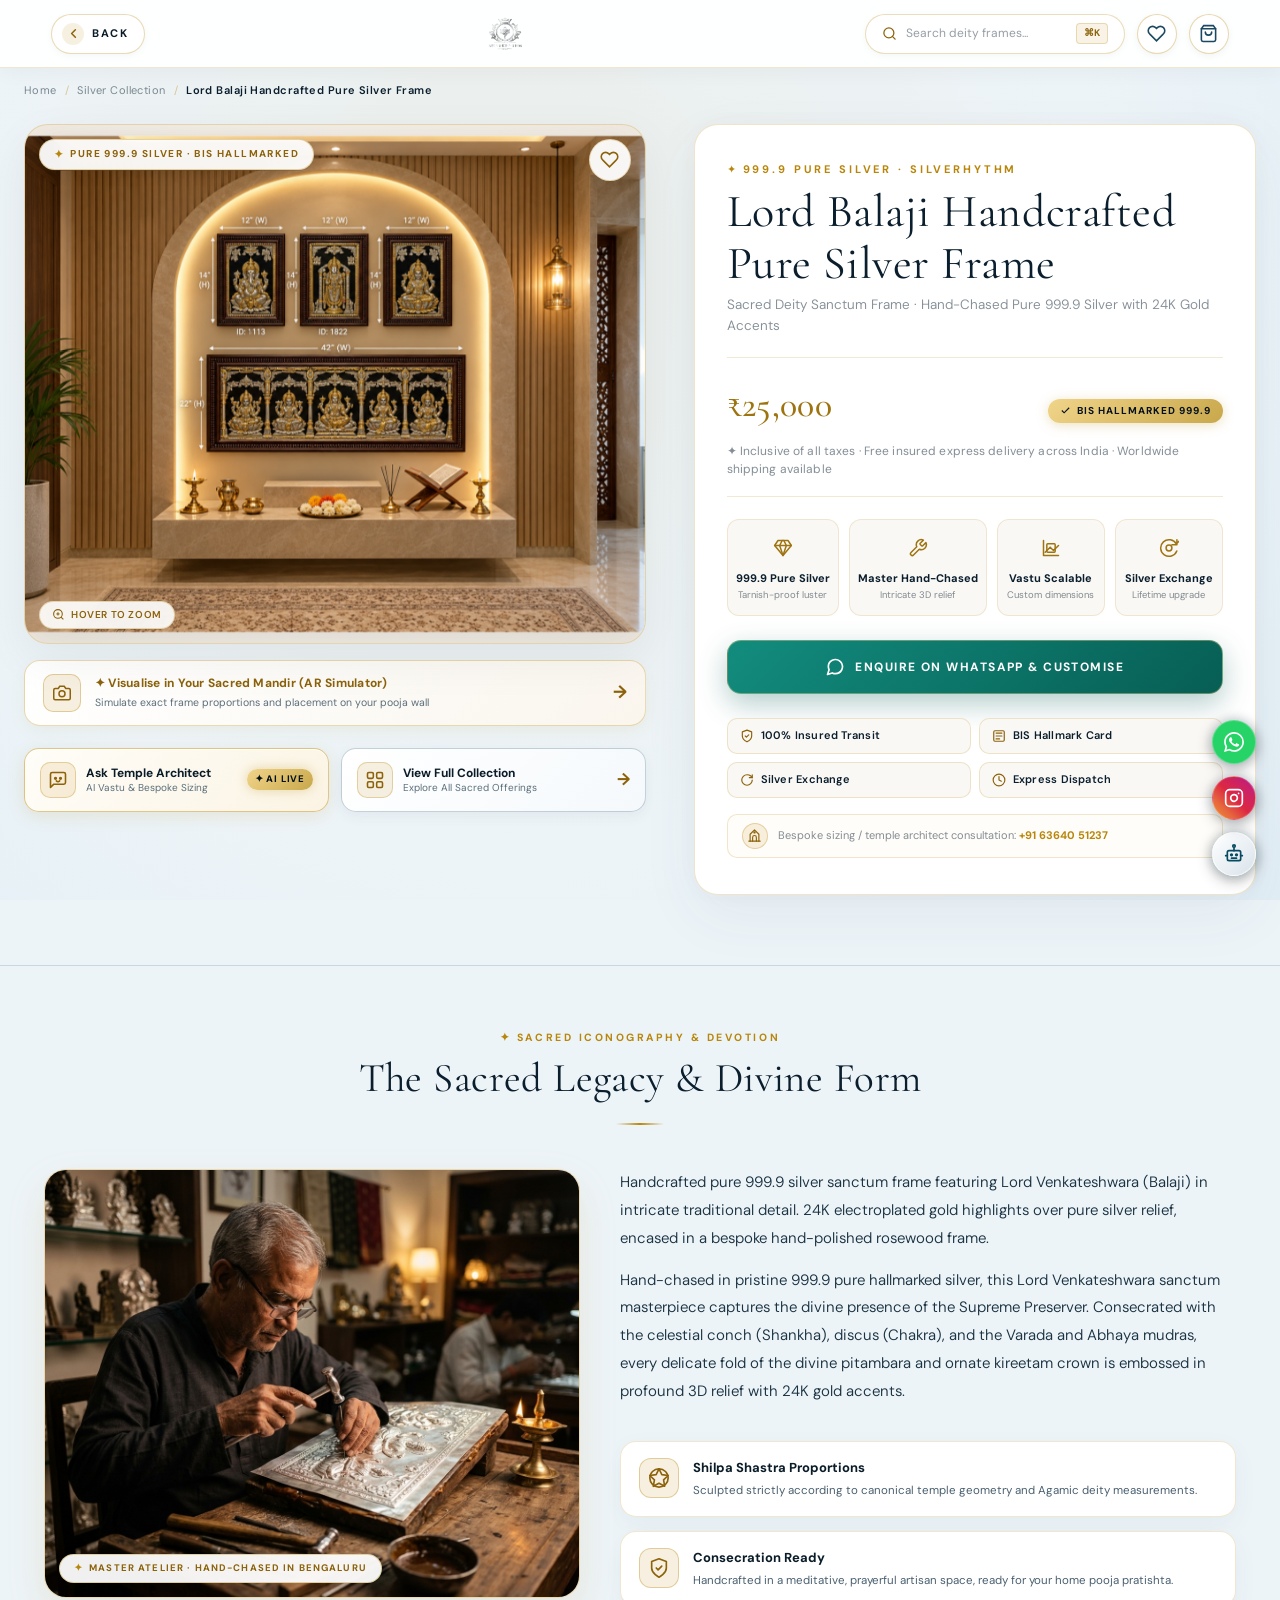
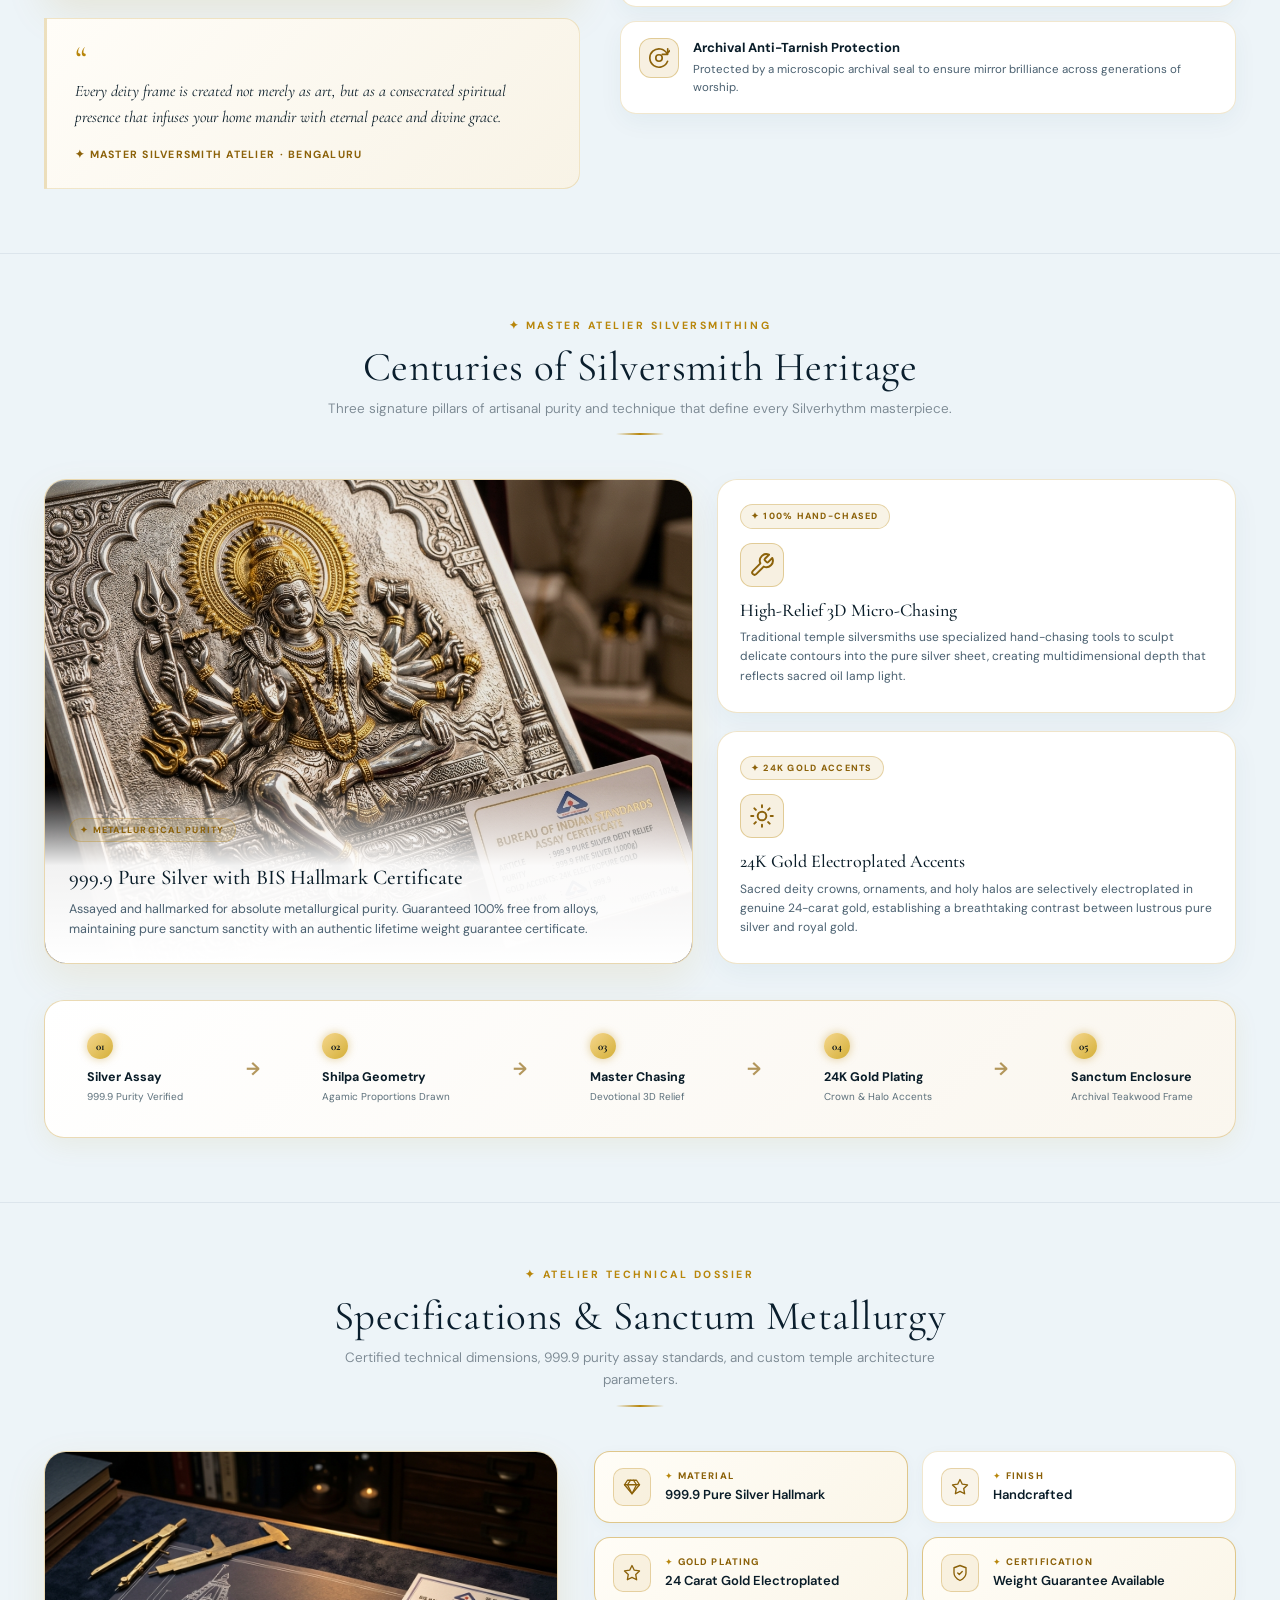
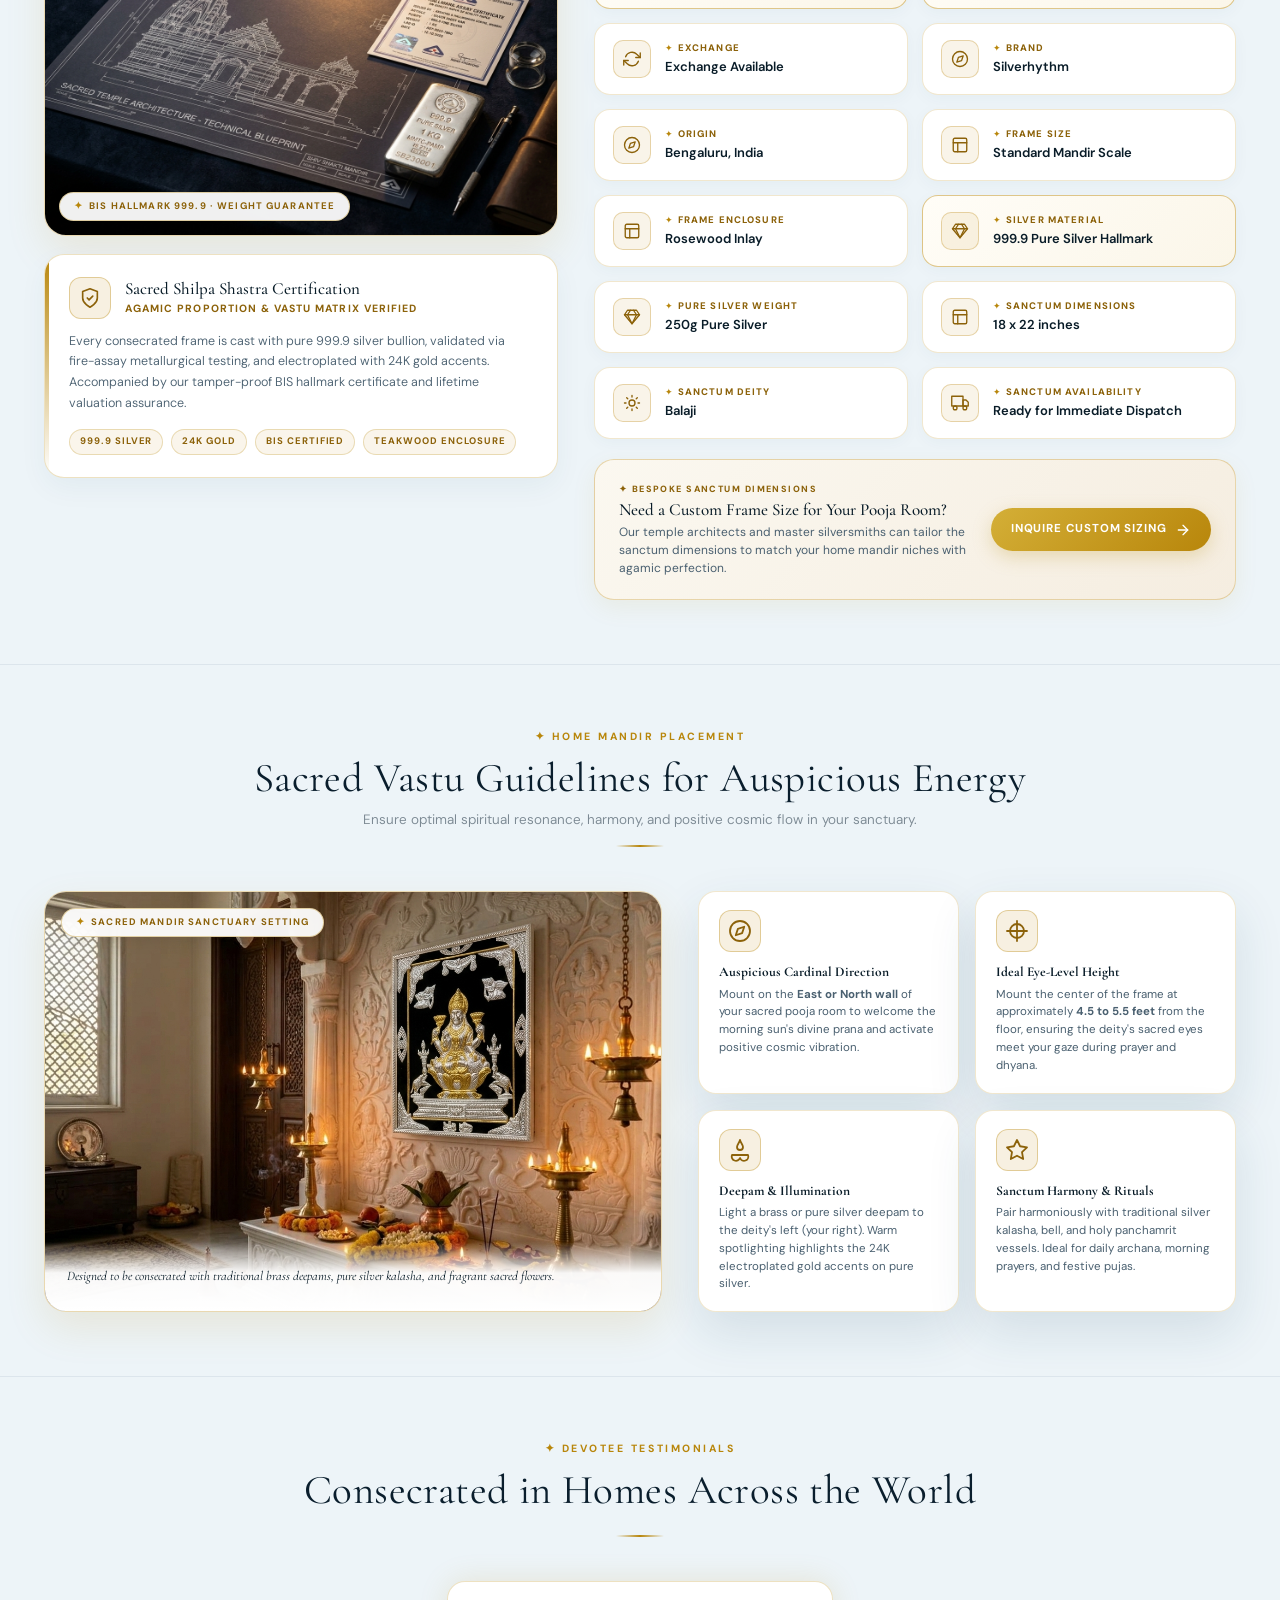
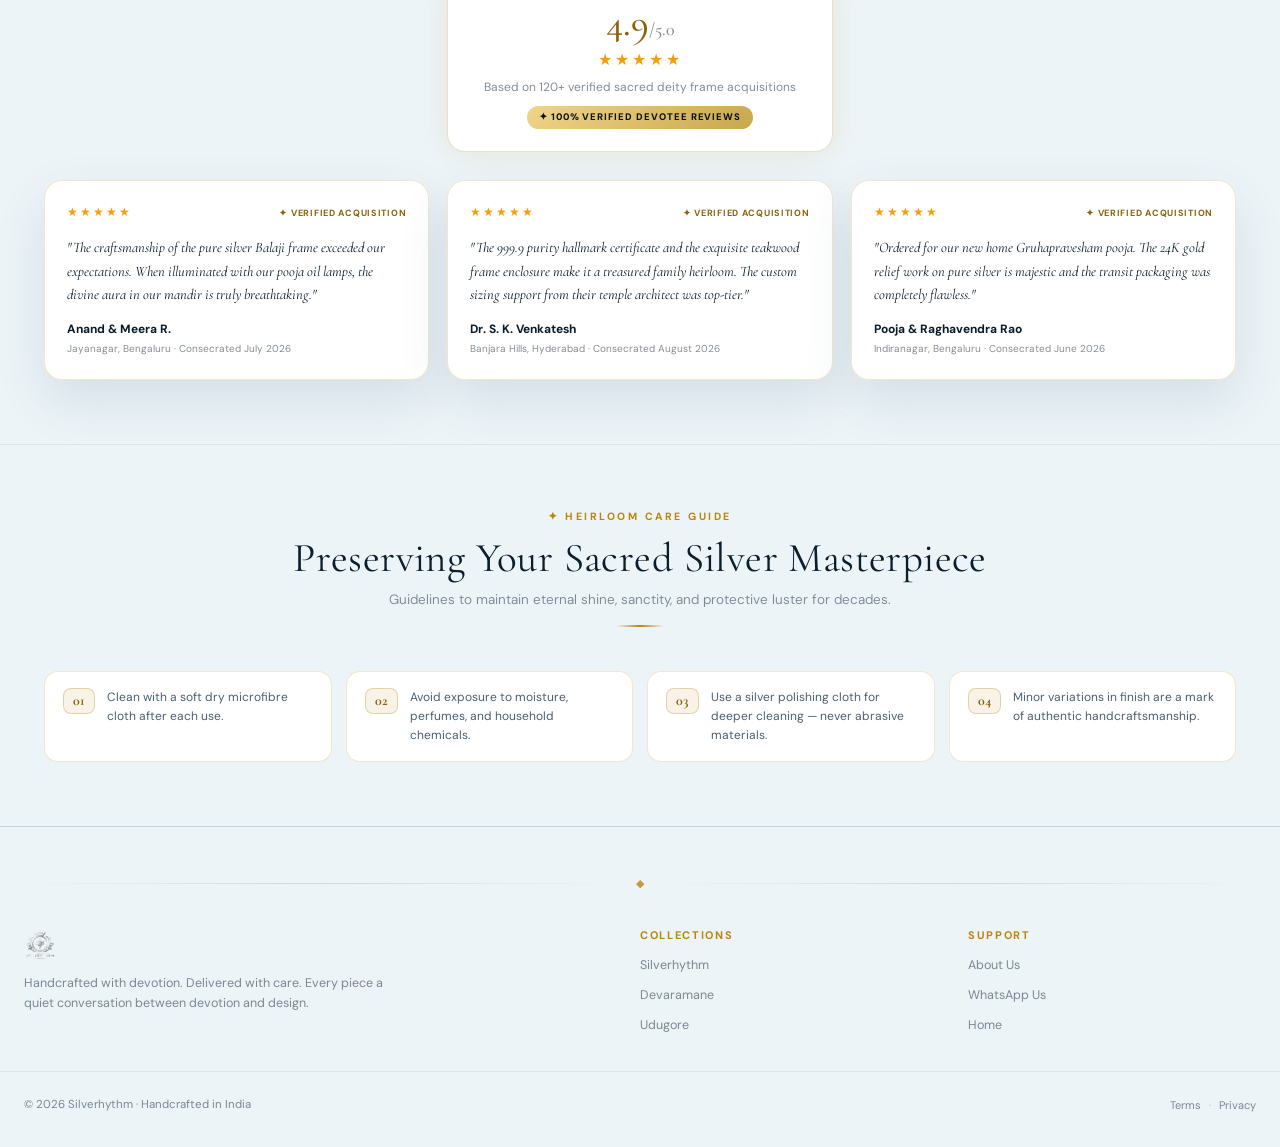
==== commit 0da5d24a: "feat: Update home mandir sanctuary photo with authentic pure silver and 24K gold relief deity frame" ====
--- a/product.html
+++ b/product.html
@@ -25,7 +25,7 @@
   <link rel="stylesheet" href="css/ui/utilities.css?v=2">
   <link rel="stylesheet" href="css/ui/wall-preview.css?v=3">
   <link rel="stylesheet" href="css/ui/enquiry-bot.css?v=1">
-  <link rel="stylesheet" href="css/ui/product-page.css?v=36">
+  <link rel="stylesheet" href="css/ui/product-page.css?v=37">
   <link rel="icon" href="/assets/Logo.png" type="image/png">
   <script type="application/ld+json" id="product-schema">
   {
@@ -378,7 +378,7 @@
           <!-- Left Visual Mandir Sanctuary Photo -->
           <div class="vastu-visual-column">
             <div class="vastu-photo-card">
-              <img src="assets/images/sacred_mandir_vastu.jpg" alt="Auspicious sacred home mandir with pure silver deity frame and glowing deepams" class="vastu-feature-img" loading="lazy">
+              <img src="assets/images/sacred_mandir_vastu.jpg?v=2" alt="Auspicious sacred home mandir with pure silver deity frame and glowing deepams" class="vastu-feature-img" loading="lazy">
               <div class="vastu-photo-badge">
                 <span class="vpb-sparkle">✦</span>
                 <span>SACRED MANDIR SANCTUARY SETTING</span>
@@ -596,7 +596,7 @@
 
 
   <div id="modal-root"></div>
-  <script type="module" src="js/ui/product-page.js?v=36"></script>
+  <script type="module" src="js/ui/product-page.js?v=37"></script>
 </body>
 </html>
 
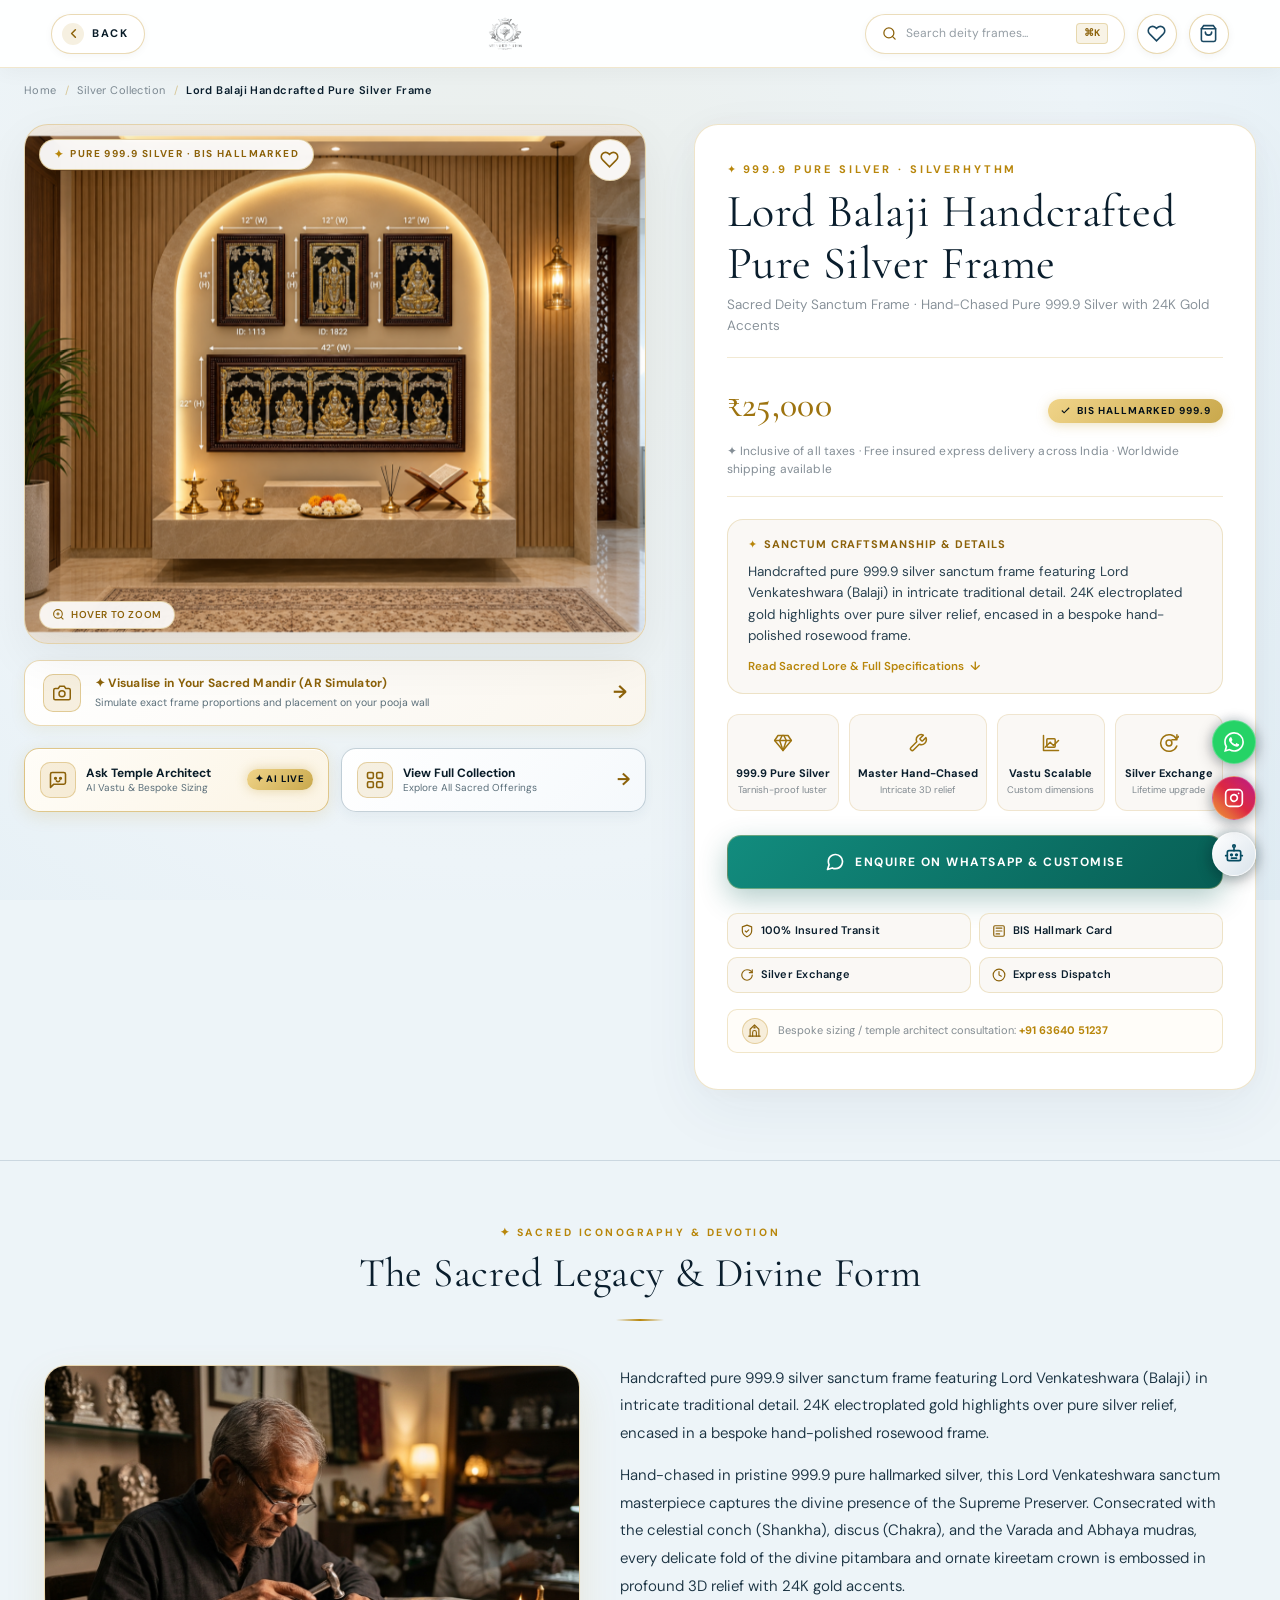
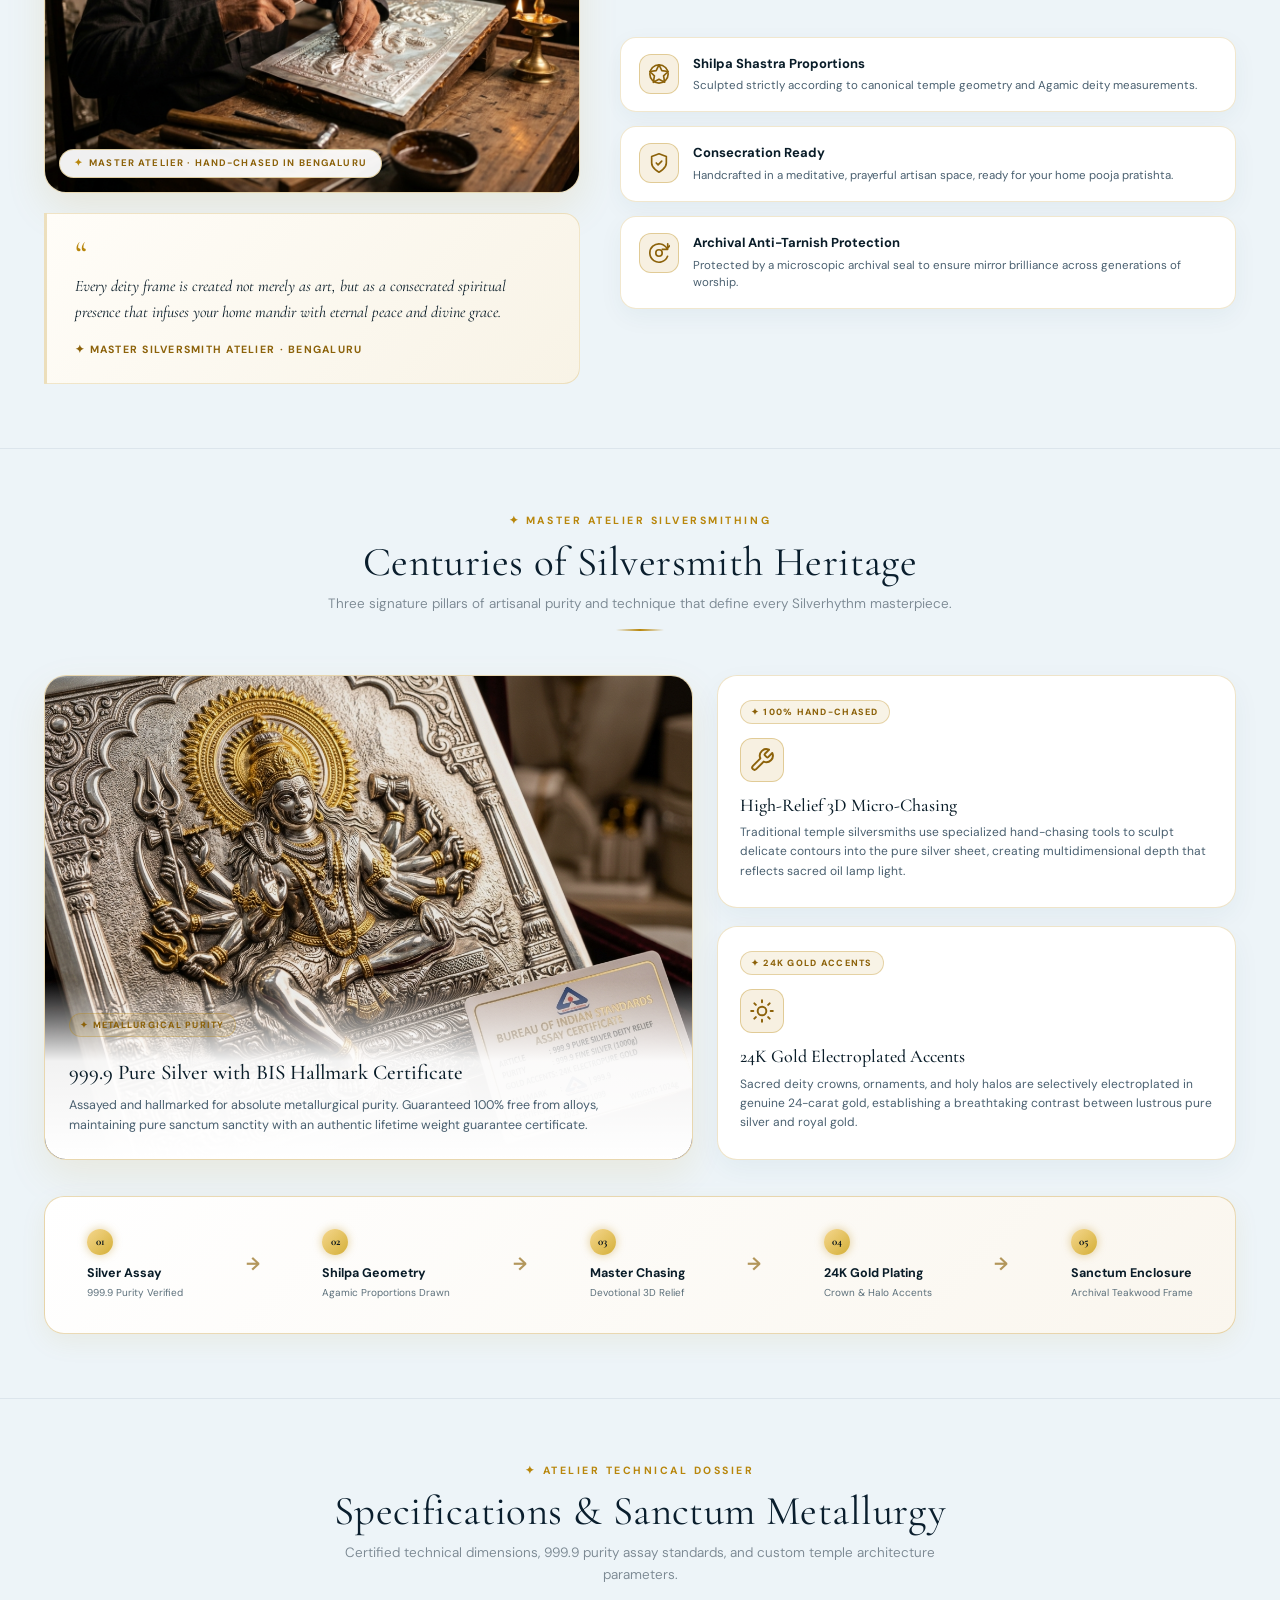
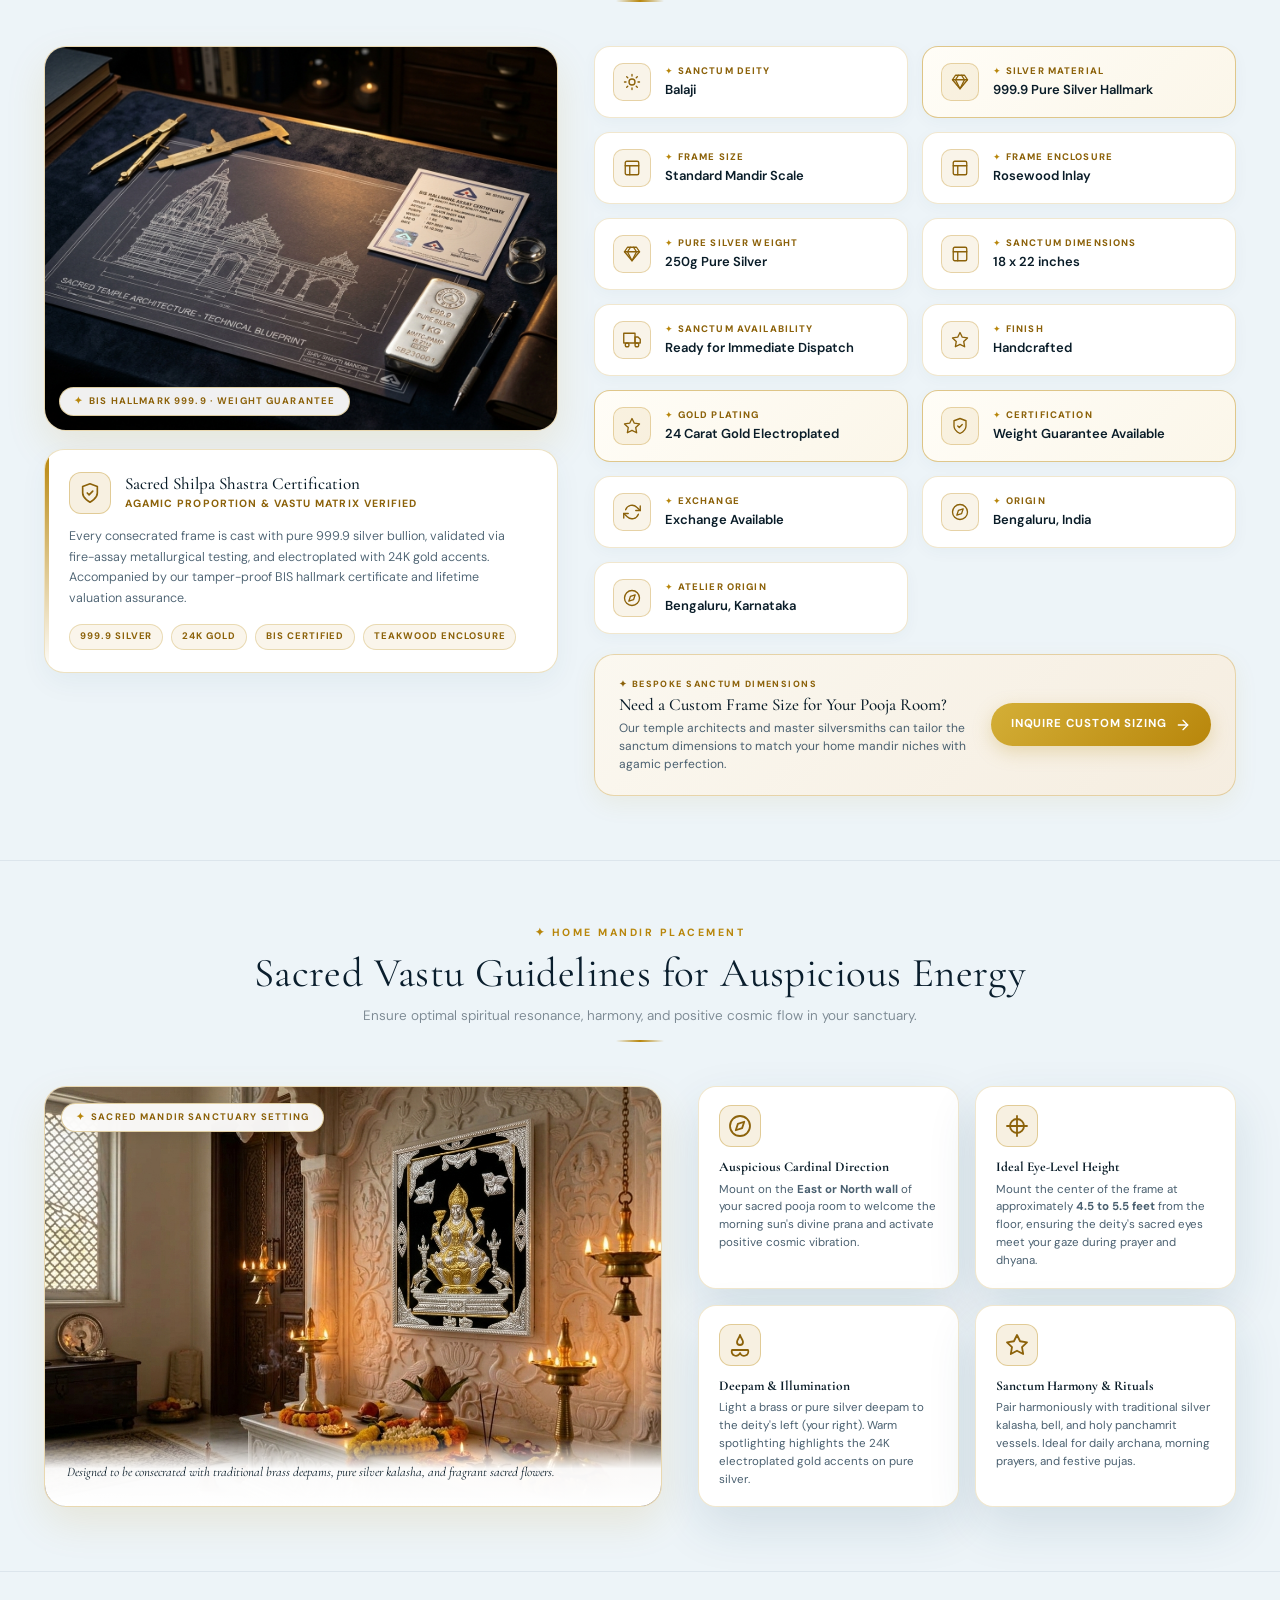
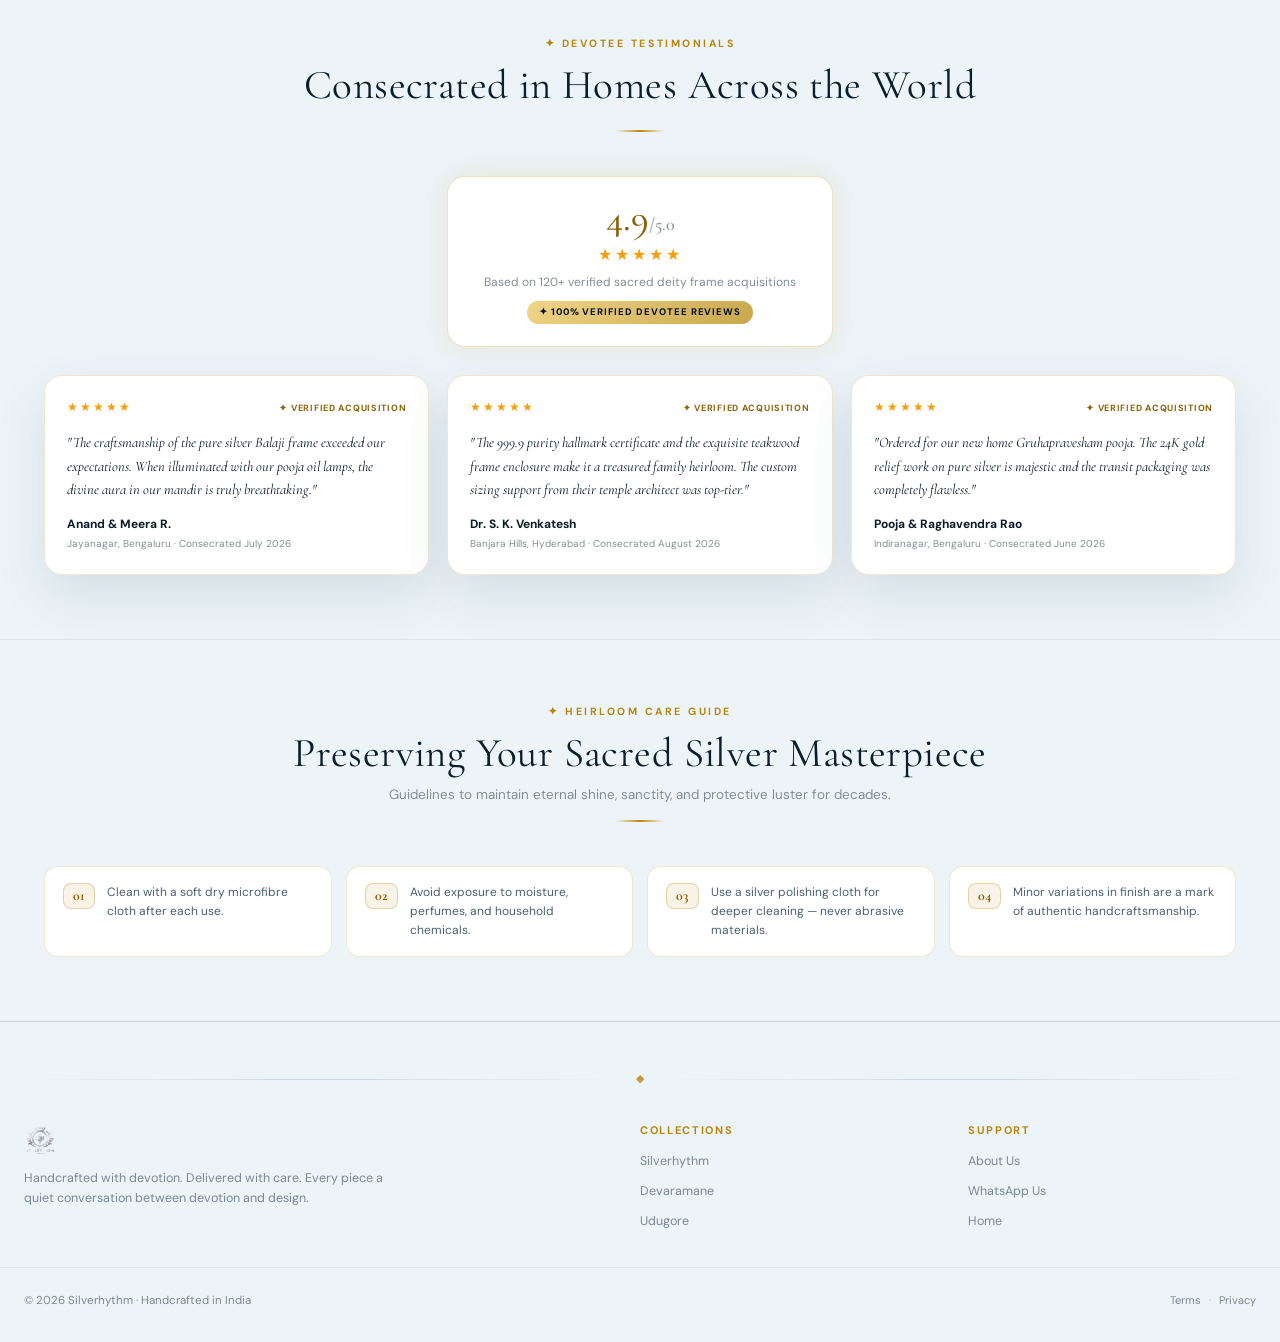
==== commit cb597523: "Ensure admin product description and specifications are prominently displayed" ====
--- a/product.html
+++ b/product.html
@@ -25,7 +25,7 @@
   <link rel="stylesheet" href="css/ui/utilities.css?v=2">
   <link rel="stylesheet" href="css/ui/wall-preview.css?v=3">
   <link rel="stylesheet" href="css/ui/enquiry-bot.css?v=1">
-  <link rel="stylesheet" href="css/ui/product-page.css?v=37">
+  <link rel="stylesheet" href="css/ui/product-page.css?v=38">
   <link rel="icon" href="/assets/Logo.png" type="image/png">
   <script type="application/ld+json" id="product-schema">
   {
@@ -596,7 +596,7 @@
 
 
   <div id="modal-root"></div>
-  <script type="module" src="js/ui/product-page.js?v=37"></script>
+  <script type="module" src="js/ui/product-page.js?v=38"></script>
 </body>
 </html>
 
--- a/css/ui/product-page.css
+++ b/css/ui/product-page.css
@@ -1054,6 +1054,97 @@
   letter-spacing: 0.01em;
 }
 
+/* ── Admin Craftsmanship & Sanctum Overview Box ── */
+.detail-overview-box {
+  margin: 0 0 20px 0;
+  padding: 16px 20px;
+  border-radius: 16px;
+  background: rgba(201, 168, 76, 0.06);
+  border: 1px solid rgba(201, 168, 76, 0.22);
+  display: flex;
+  flex-direction: column;
+  gap: 8px;
+  transition: border-color 0.25s ease;
+}
+
+body.light .detail-overview-box {
+  background: #FAF8F5;
+  border-color: rgba(184, 134, 11, 0.2);
+}
+
+.detail-overview-box:hover {
+  border-color: rgba(201, 168, 76, 0.45);
+}
+
+.dob-header {
+  display: flex;
+  align-items: center;
+  gap: 7px;
+}
+
+.dob-gem {
+  color: var(--gold);
+  font-size: 11px;
+}
+
+.dob-title {
+  font-family: var(--sans);
+  font-size: 11px;
+  font-weight: 700;
+  letter-spacing: 0.09em;
+  text-transform: uppercase;
+  color: var(--gold);
+}
+
+body.light .dob-title {
+  color: #8C620A;
+}
+
+.dob-desc {
+  font-family: var(--sans);
+  font-size: 13.5px;
+  line-height: 1.58;
+  color: var(--text);
+  opacity: 0.92;
+  margin: 0;
+}
+
+body.light .dob-desc {
+  color: #1A3444;
+}
+
+.dob-anchor-link {
+  display: inline-flex;
+  align-items: center;
+  gap: 6px;
+  font-family: var(--sans);
+  font-size: 11.5px;
+  font-weight: 600;
+  color: var(--gold);
+  text-decoration: none;
+  transition: all 0.2s ease;
+  margin-top: 3px;
+  width: fit-content;
+}
+
+.dob-anchor-link:hover {
+  color: #FFFFFF;
+  transform: translateY(-1px);
+}
+
+body.light .dob-anchor-link:hover {
+  color: #091C28;
+}
+
+.dob-arrow {
+  font-size: 12px;
+  transition: transform 0.2s ease;
+}
+
+.dob-anchor-link:hover .dob-arrow {
+  transform: translateY(2px);
+}
+
 /* 4 Key Highlights Ribbon */
 .atelier-features-strip {
   display: grid;
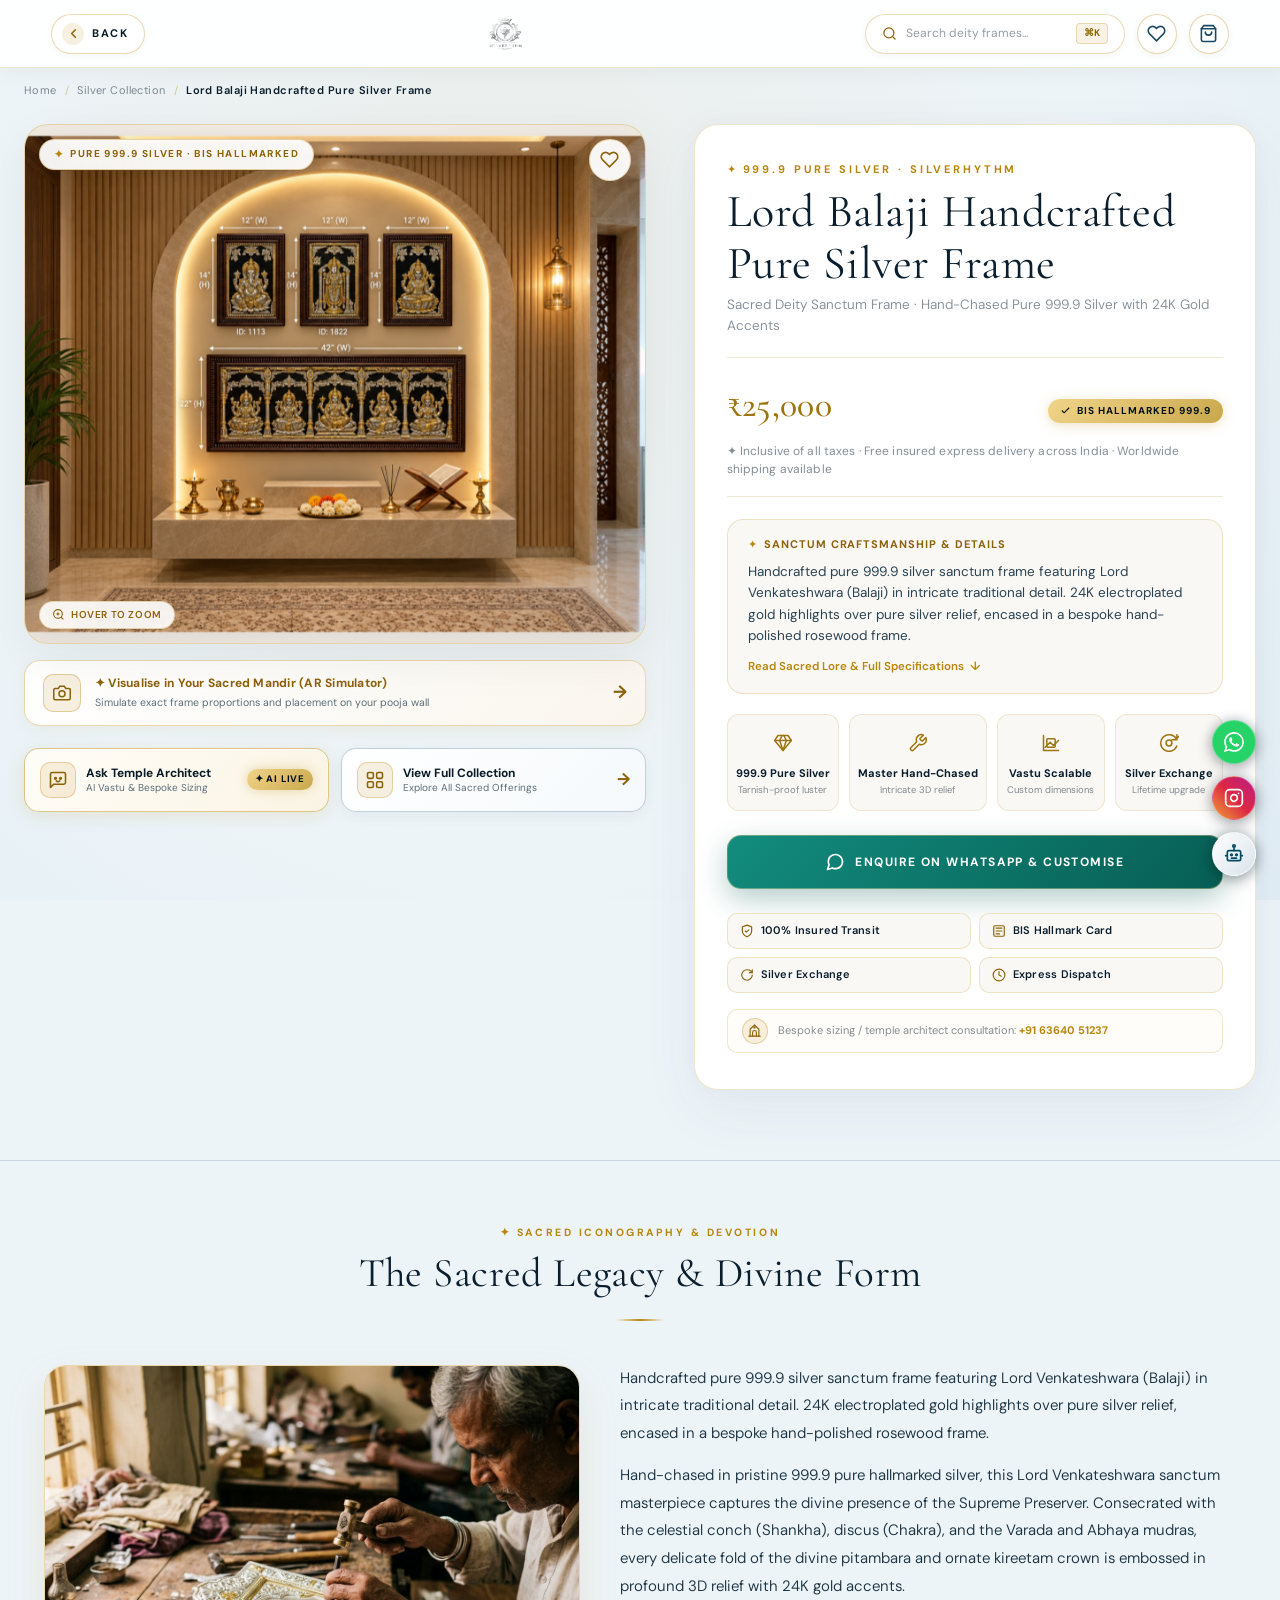
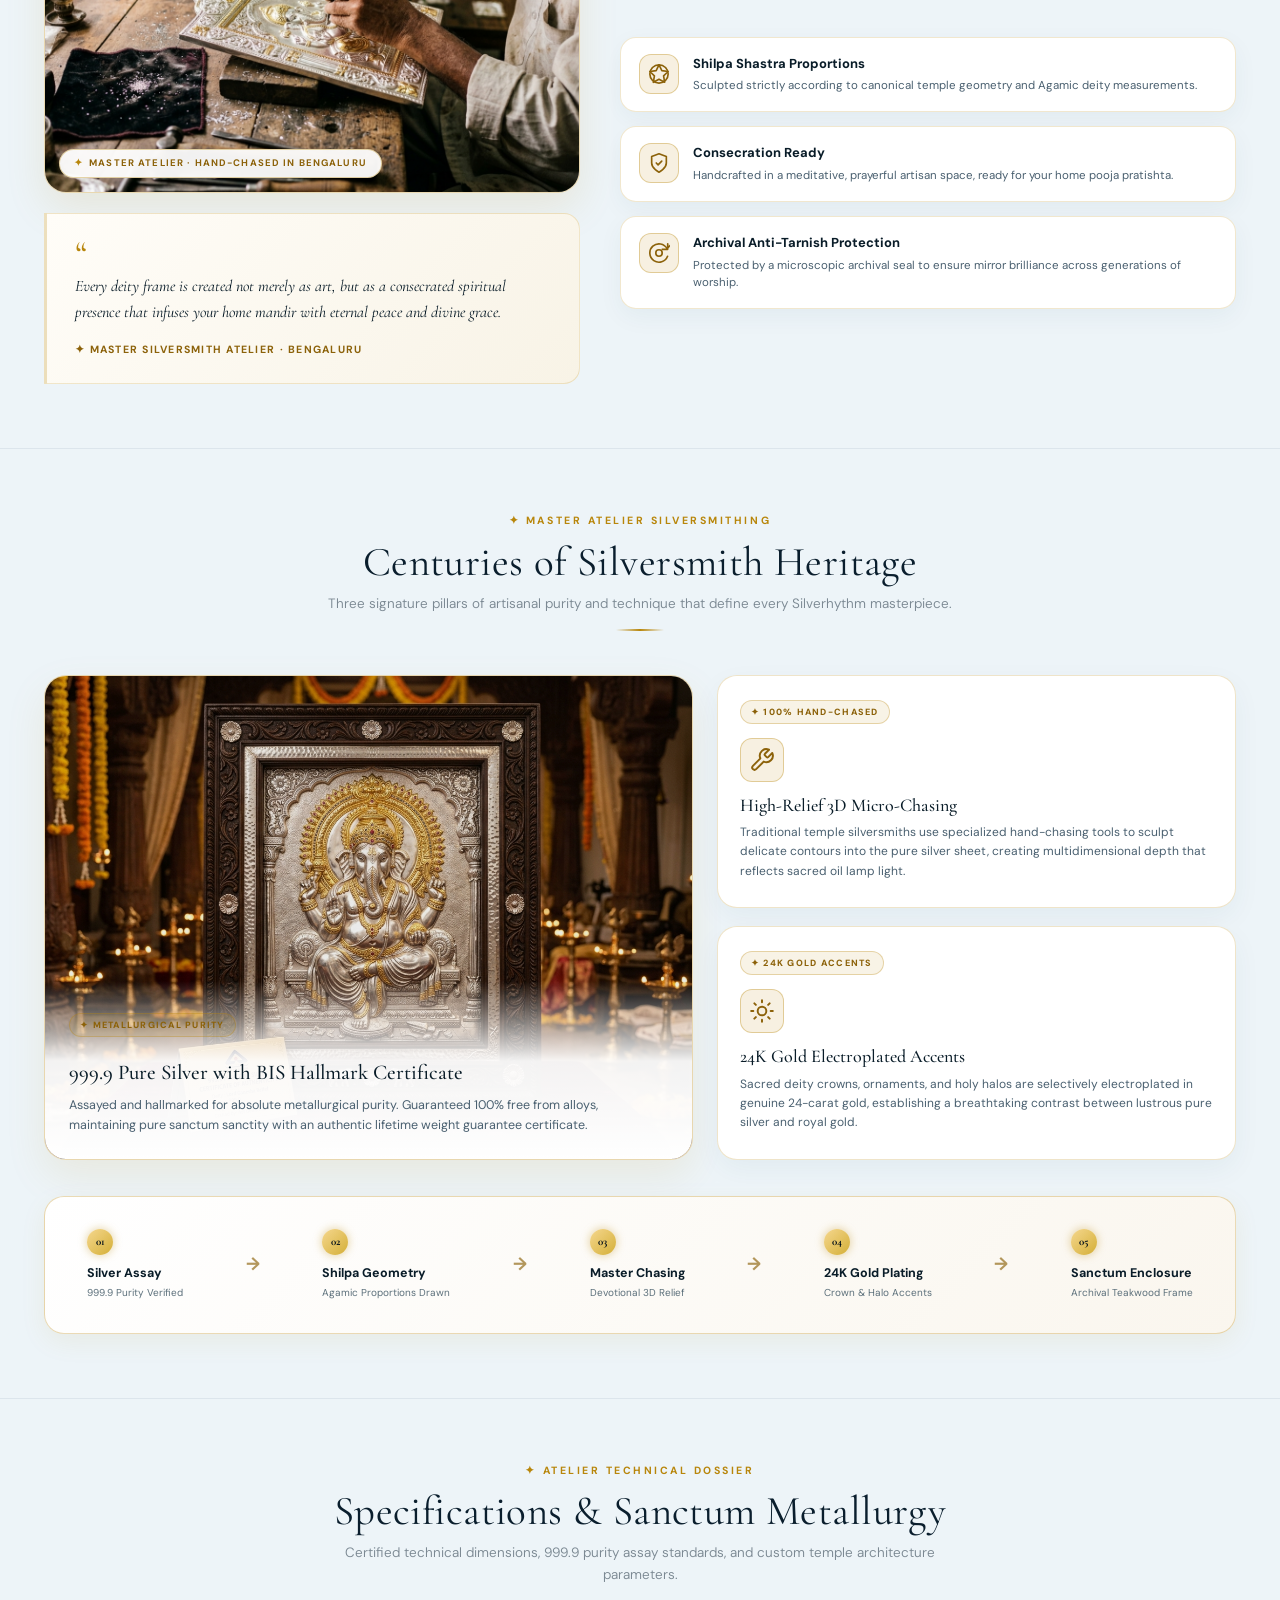
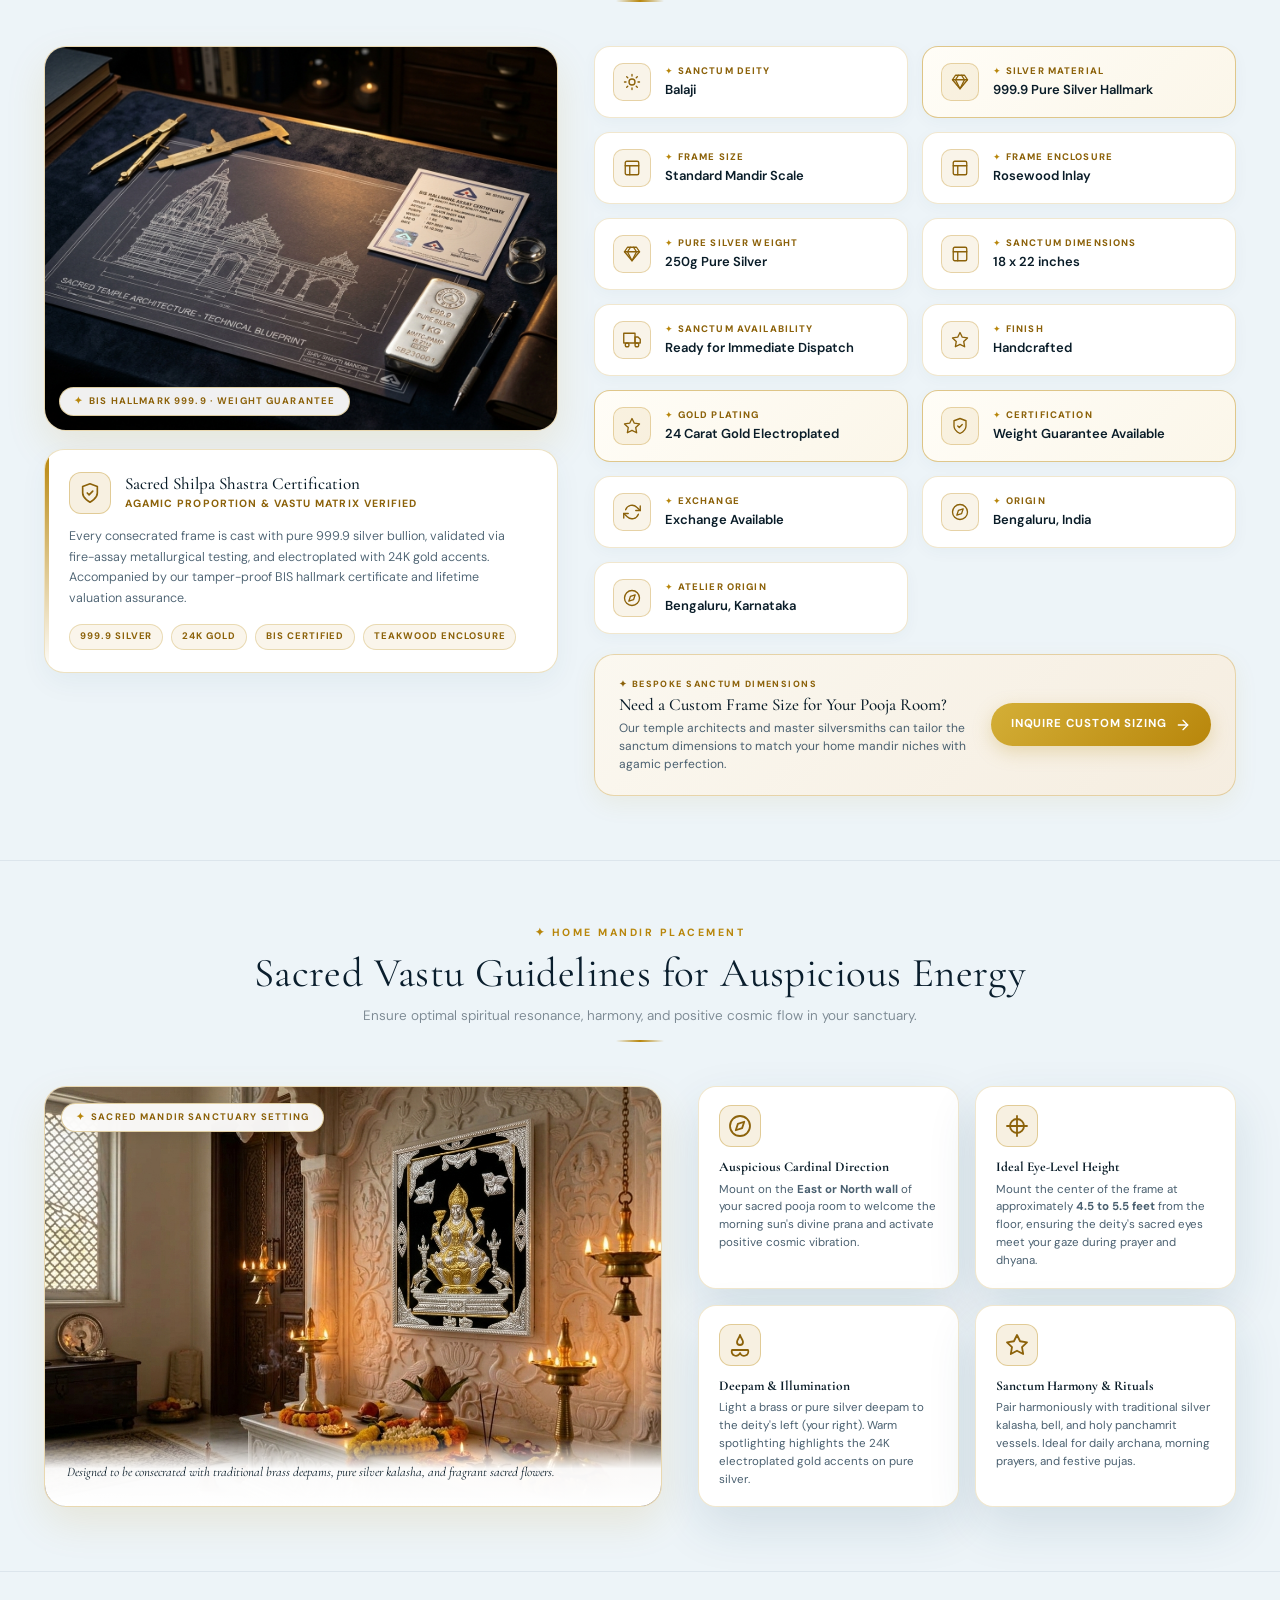
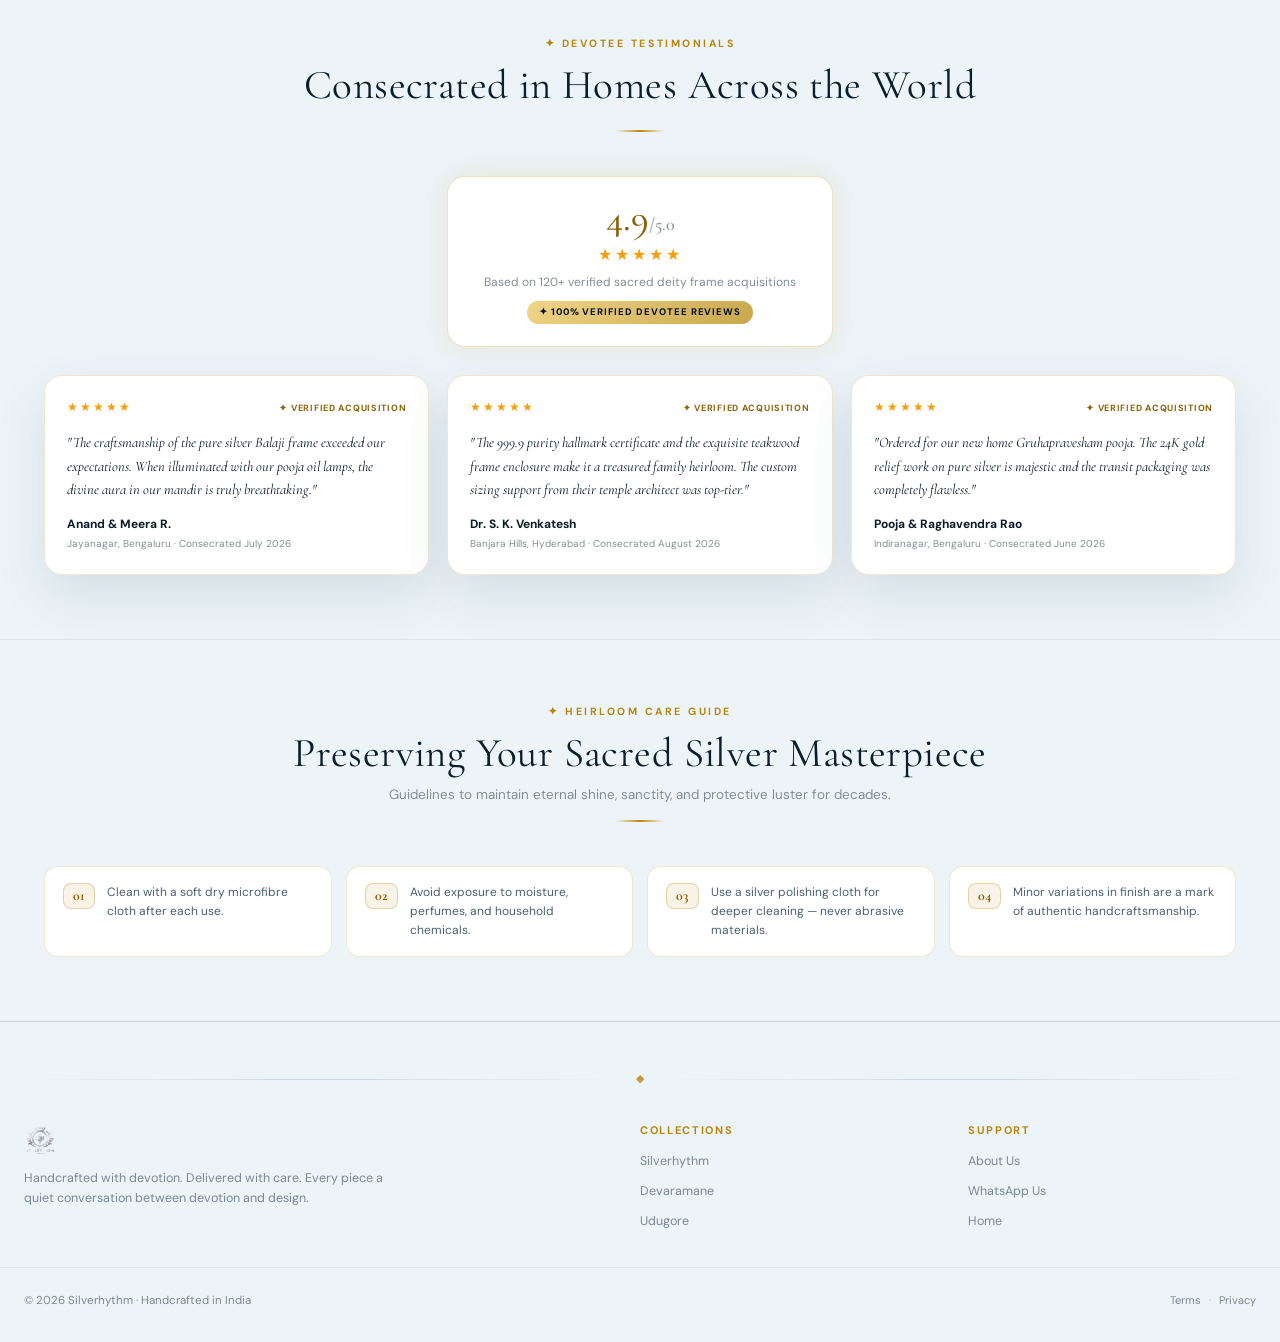
==== commit a44af968: "Update showcase editorial images with AI generated deity frame and master silversmith fine art" ====
--- a/product.html
+++ b/product.html
@@ -143,7 +143,7 @@
           <!-- Left Visual Artisan Showcase -->
           <div class="story-visual-column">
             <div class="story-photo-frame">
-              <img src="assets/images/craft_artisan.jpg" alt="Master silversmith hand-chasing pure silver deity frame" class="story-feature-img" loading="lazy">
+              <img src="assets/images/craft_artisan.jpg?v=3" alt="Master silversmith hand-chasing pure silver deity frame" class="story-feature-img" loading="lazy">
               <div class="story-photo-badge">
                 <span class="spb-dot">✦</span>
                 <span>MASTER ATELIER · HAND-CHASED IN BENGALURU</span>
@@ -222,7 +222,7 @@
           <!-- Featured Photo Bento Card -->
           <div class="craft-bento-feature">
             <div class="cbf-img-wrap">
-              <img src="assets/images/silver_hallmark_macro.jpg" alt="Pure 999.9 silver BIS hallmark assay and 24K gold accents" class="cbf-img" loading="lazy">
+              <img src="assets/images/silver_hallmark_macro.jpg?v=3" alt="Pure 999.9 silver BIS hallmark assay and 24K gold accents" class="cbf-img" loading="lazy">
               <div class="cbf-overlay">
                 <span class="cp-badge">✦ METALLURGICAL PURITY</span>
                 <h3 class="cbf-title">999.9 Pure Silver with BIS Hallmark Certificate</h3>
@@ -307,7 +307,7 @@
           <!-- Left Visual: Technical Blueprint & Hallmark Assay Certificate Card -->
           <div class="specs-visual-column">
             <div class="specs-photo-frame">
-              <img src="assets/images/spec_blueprint_hallmark.jpg" alt="Sacred Temple Architecture Blueprint and BIS Hallmark Silver Assay Certificate" class="specs-feature-img" loading="lazy">
+              <img src="assets/images/spec_blueprint_hallmark.jpg?v=3" alt="Sacred Temple Architecture Blueprint and BIS Hallmark Silver Assay Certificate" class="specs-feature-img" loading="lazy">
               <div class="specs-photo-badge">
                 <span class="spb-dot">✦</span>
                 <span>BIS HALLMARK 999.9 · WEIGHT GUARANTEE</span>
@@ -378,7 +378,7 @@
           <!-- Left Visual Mandir Sanctuary Photo -->
           <div class="vastu-visual-column">
             <div class="vastu-photo-card">
-              <img src="assets/images/sacred_mandir_vastu.jpg?v=2" alt="Auspicious sacred home mandir with pure silver deity frame and glowing deepams" class="vastu-feature-img" loading="lazy">
+              <img src="assets/images/sacred_mandir_vastu.jpg?v=3" alt="Auspicious sacred home mandir with pure silver deity frame and glowing deepams" class="vastu-feature-img" loading="lazy">
               <div class="vastu-photo-badge">
                 <span class="vpb-sparkle">✦</span>
                 <span>SACRED MANDIR SANCTUARY SETTING</span>
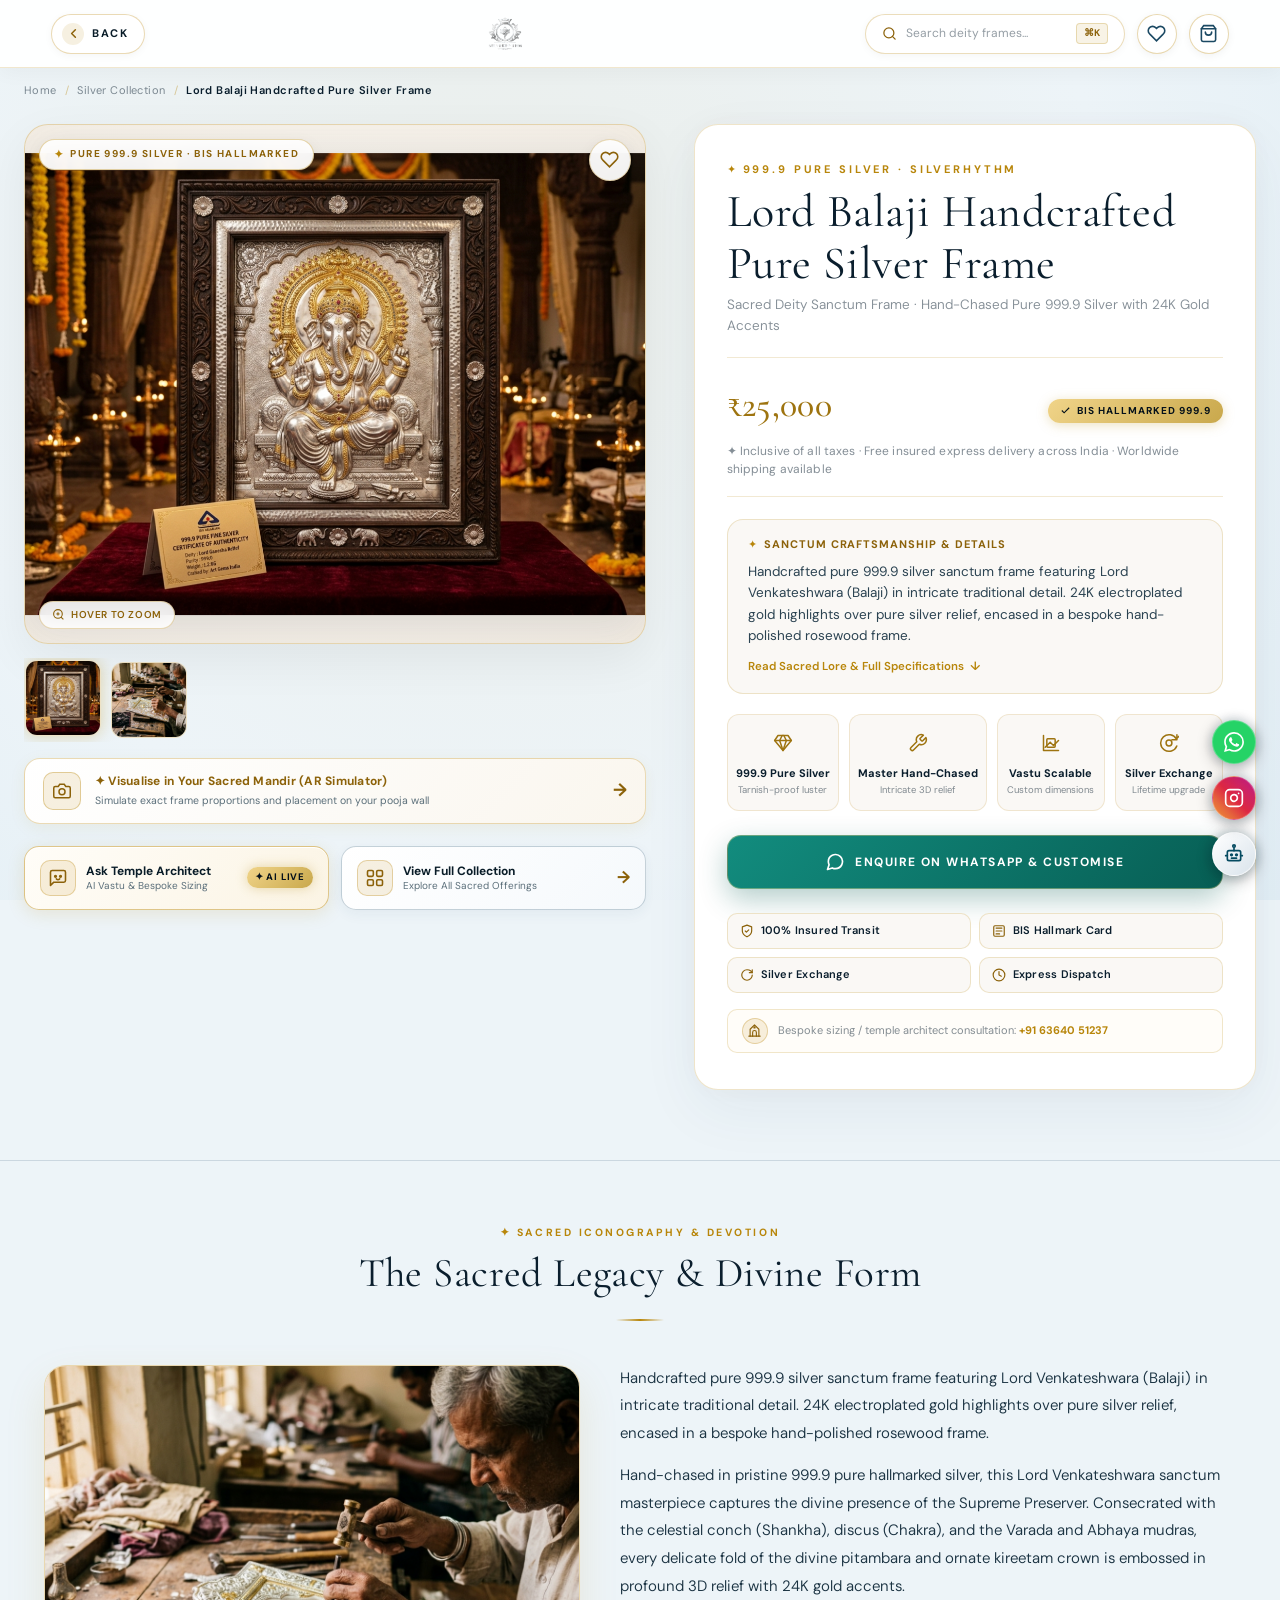
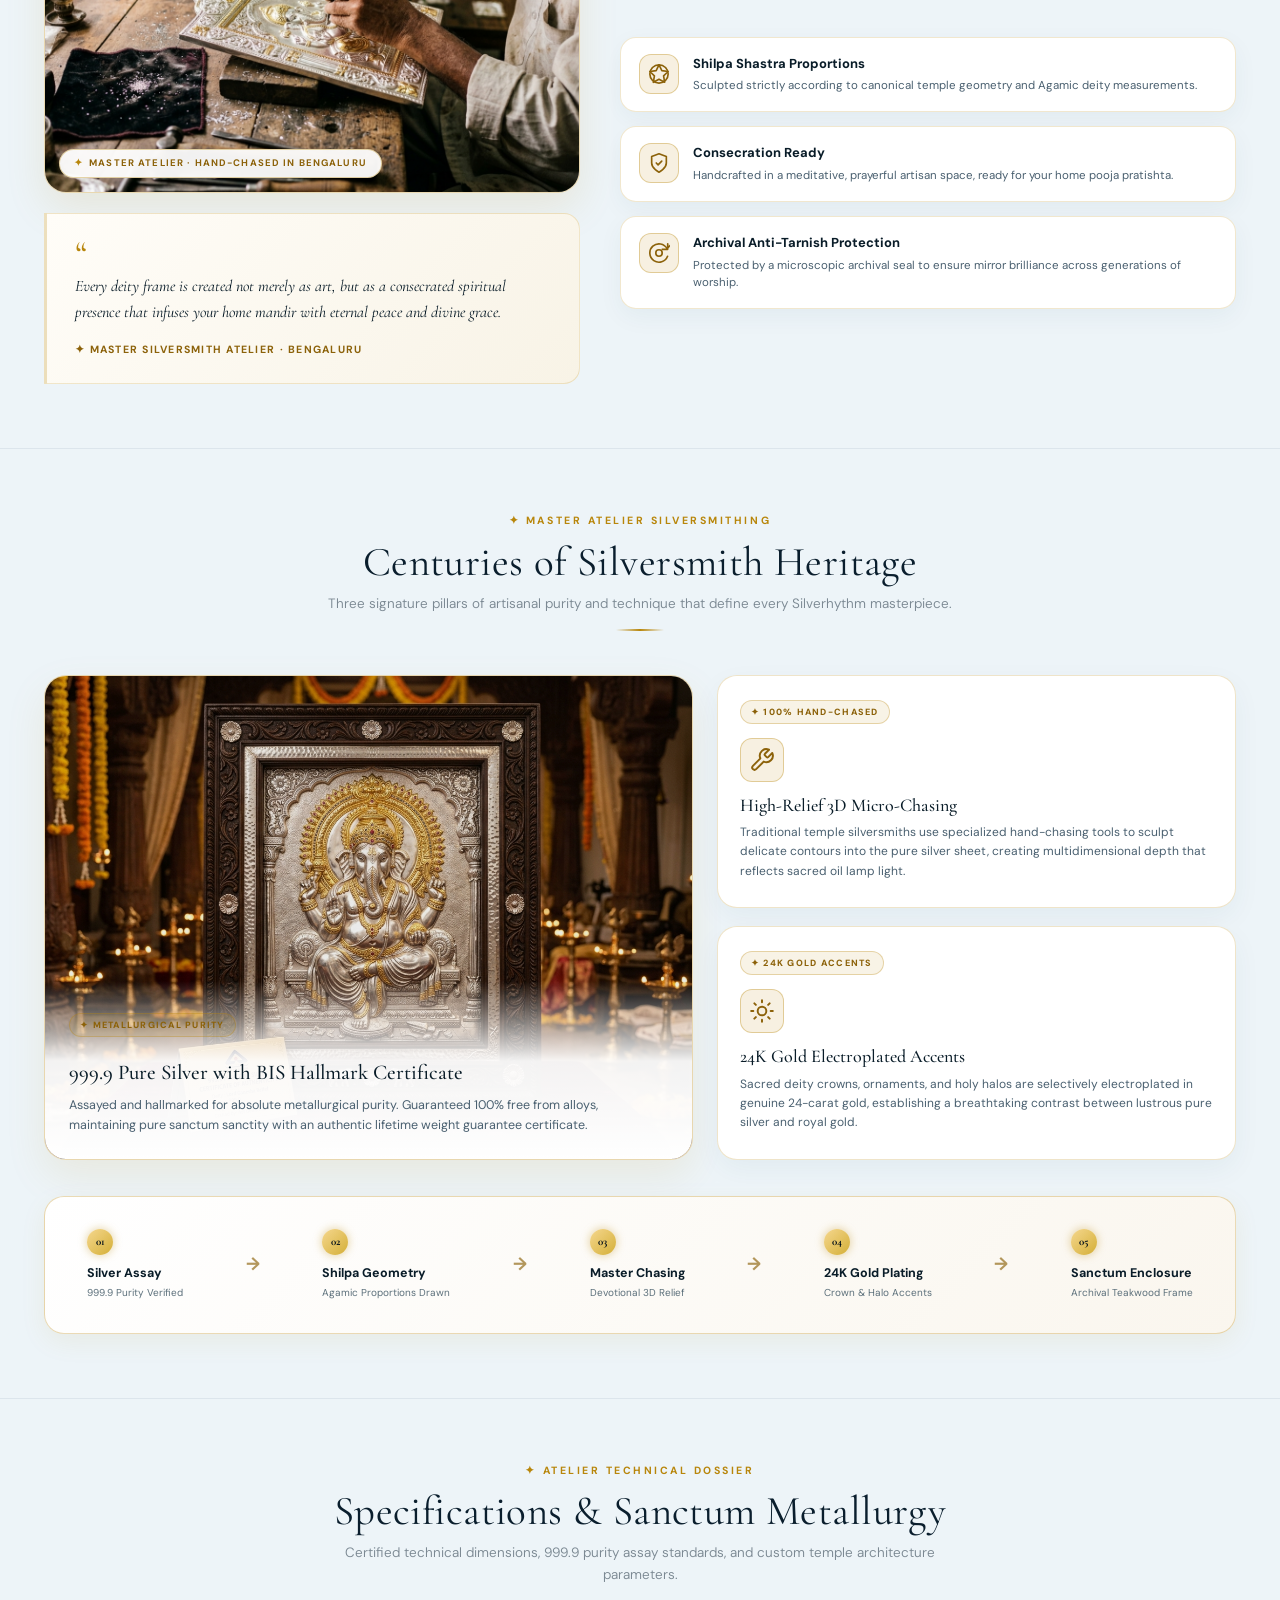
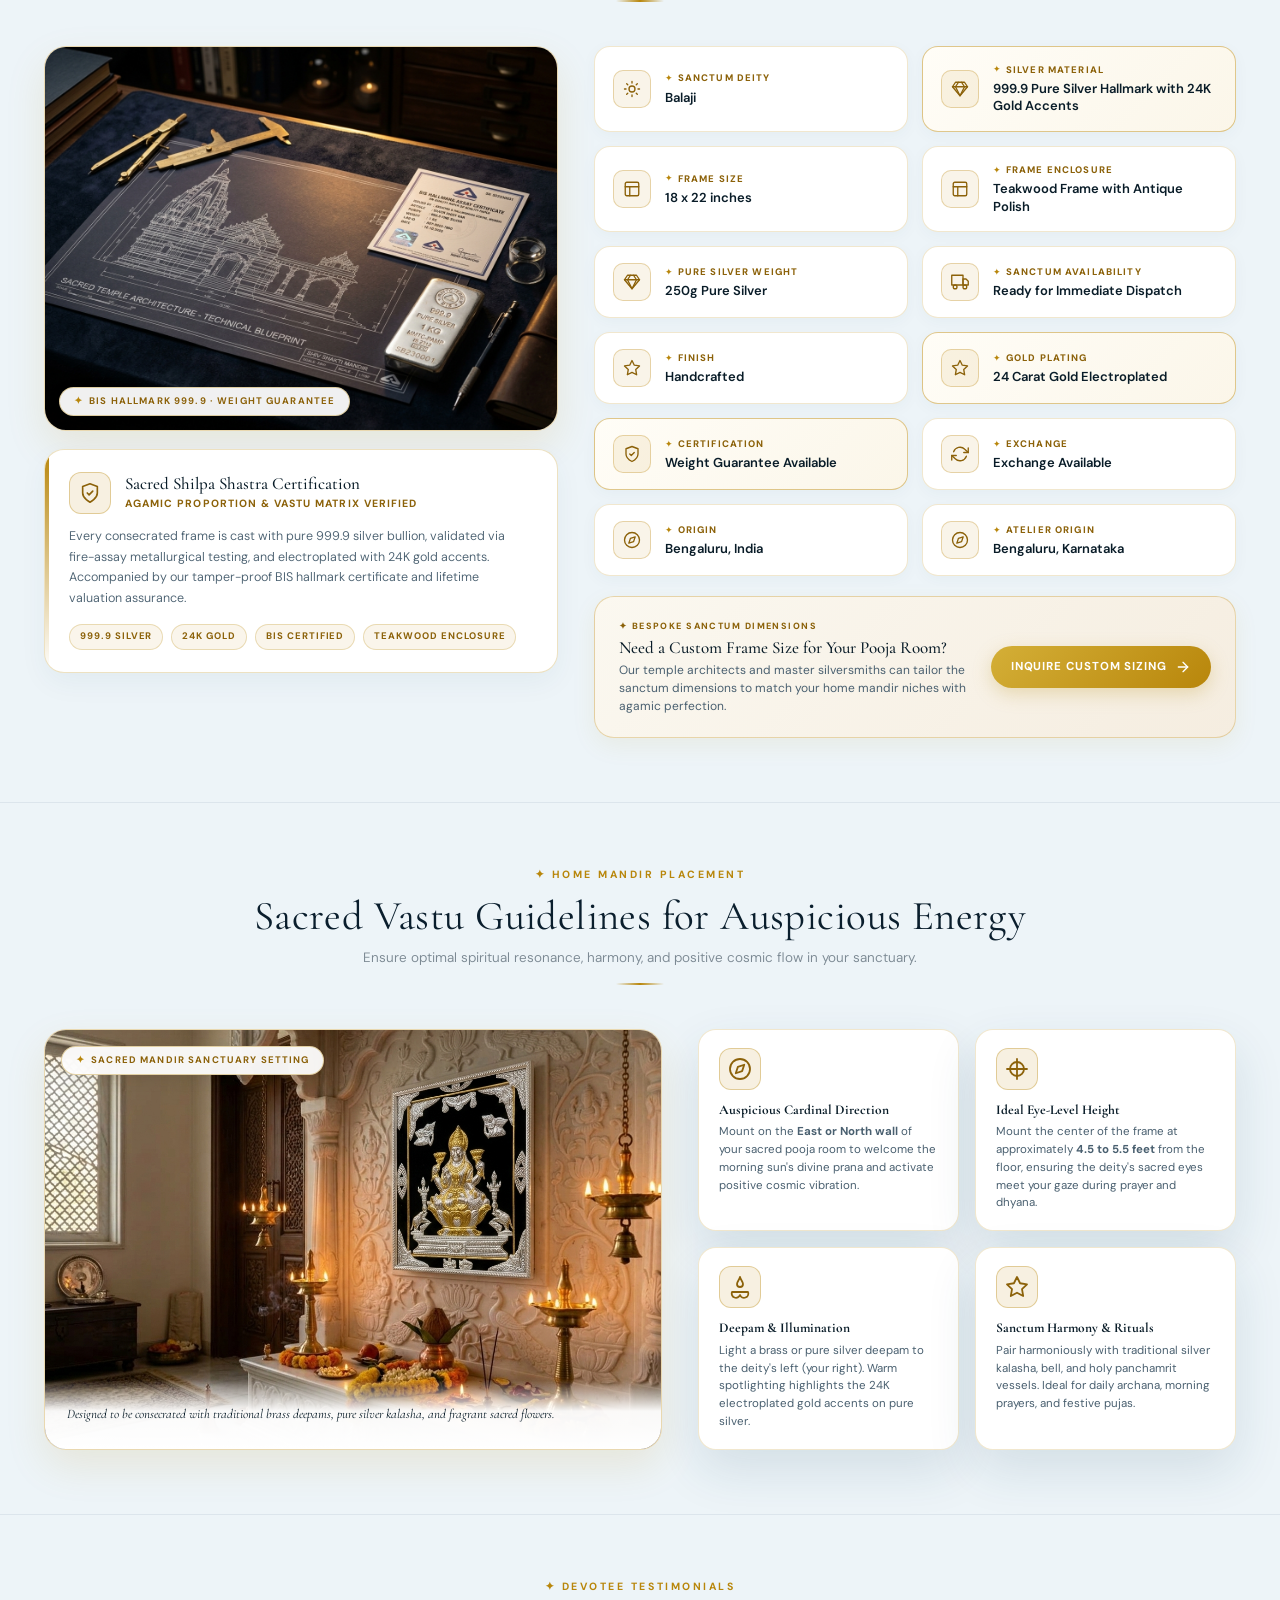
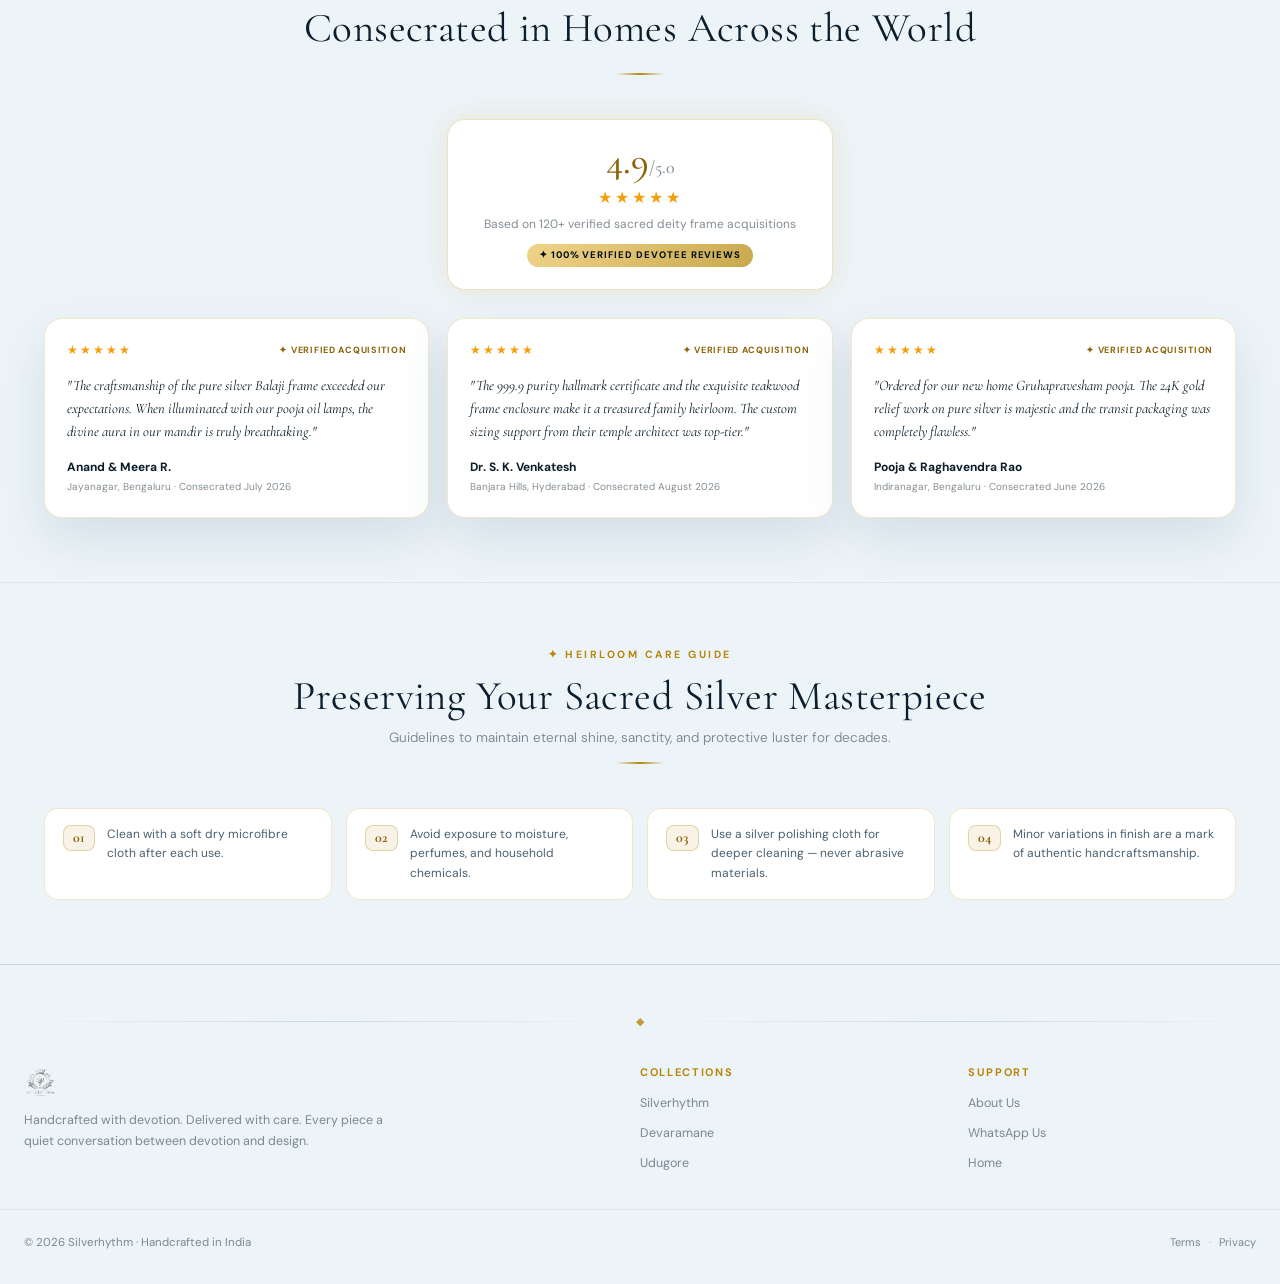
==== commit 3c4132ce: "Fix database products table auto-creation and robust live product loading on product page" ====
--- a/product.html
+++ b/product.html
@@ -25,7 +25,7 @@
   <link rel="stylesheet" href="css/ui/utilities.css?v=2">
   <link rel="stylesheet" href="css/ui/wall-preview.css?v=3">
   <link rel="stylesheet" href="css/ui/enquiry-bot.css?v=1">
-  <link rel="stylesheet" href="css/ui/product-page.css?v=38">
+  <link rel="stylesheet" href="css/ui/product-page.css?v=39">
   <link rel="icon" href="/assets/Logo.png" type="image/png">
   <script type="application/ld+json" id="product-schema">
   {
@@ -596,7 +596,7 @@
 
 
   <div id="modal-root"></div>
-  <script type="module" src="js/ui/product-page.js?v=38"></script>
+  <script type="module" src="js/ui/product-page.js?v=39"></script>
 </body>
 </html>
 
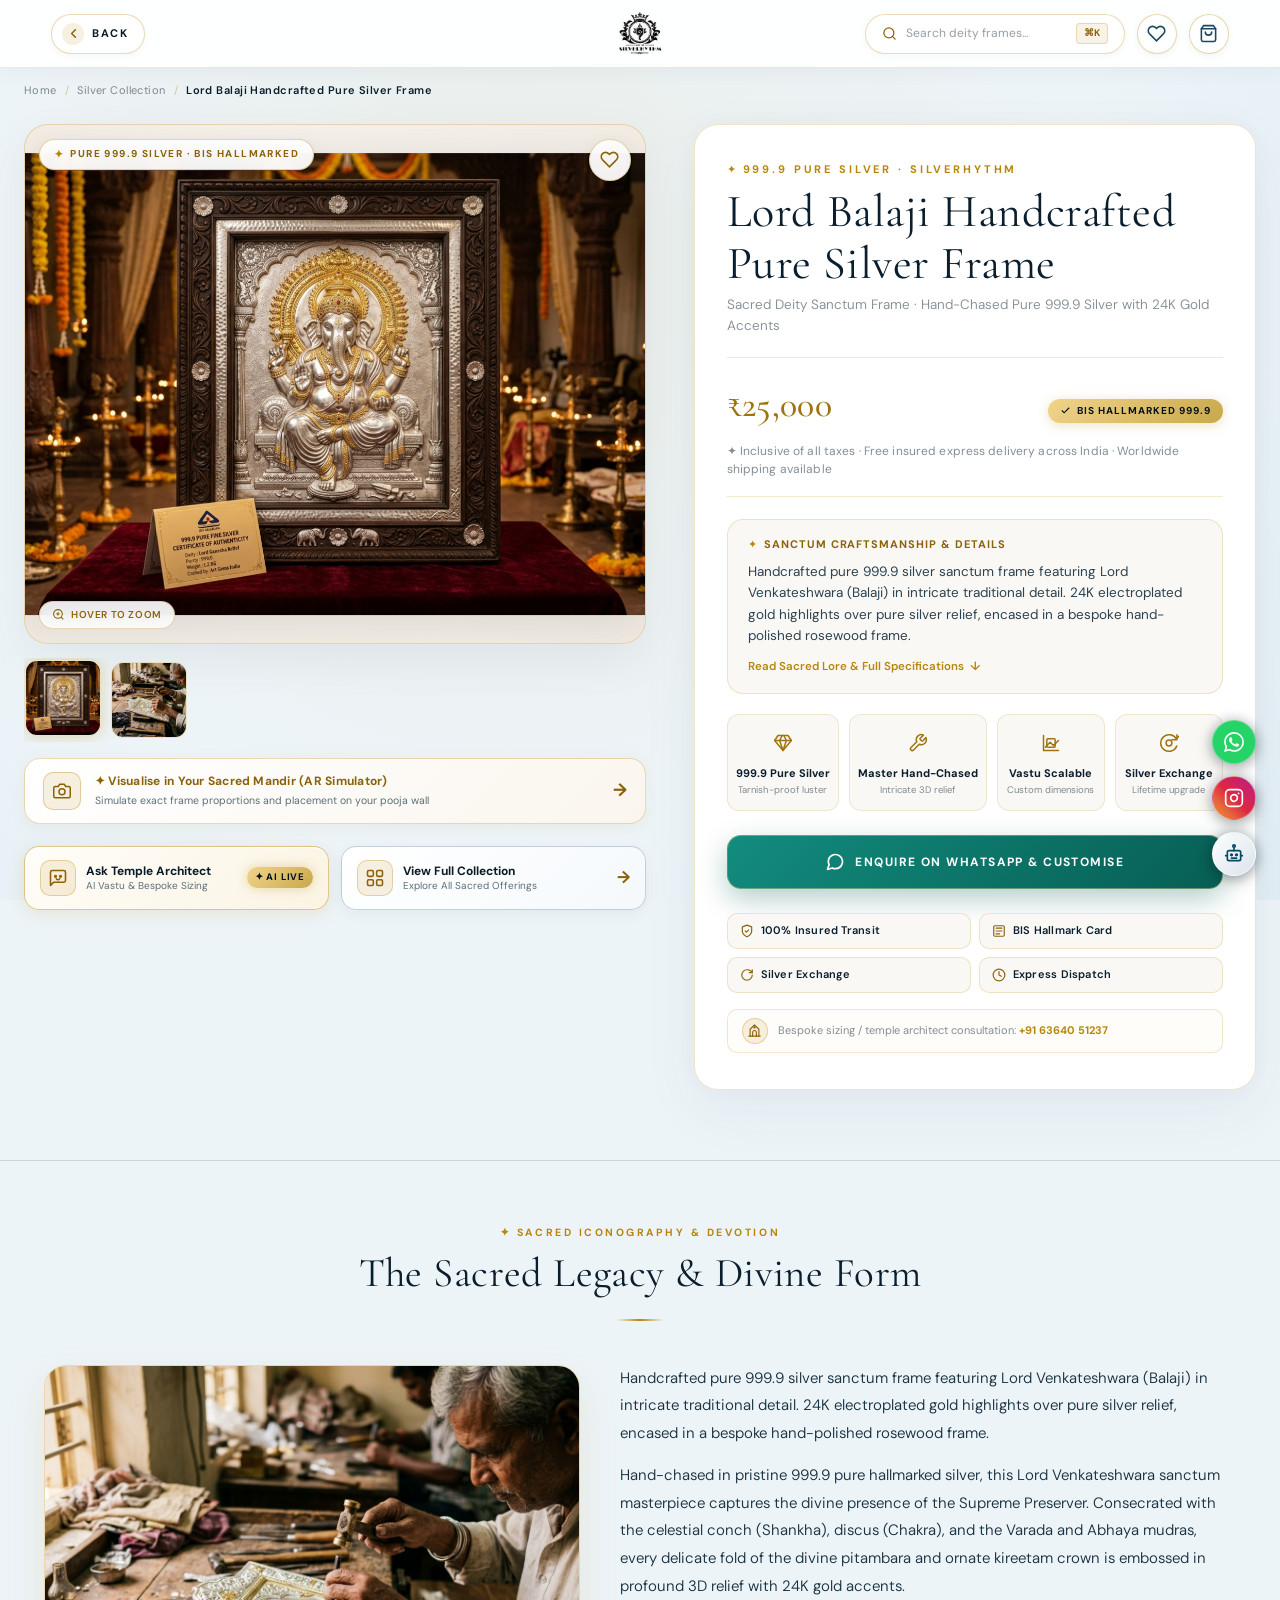
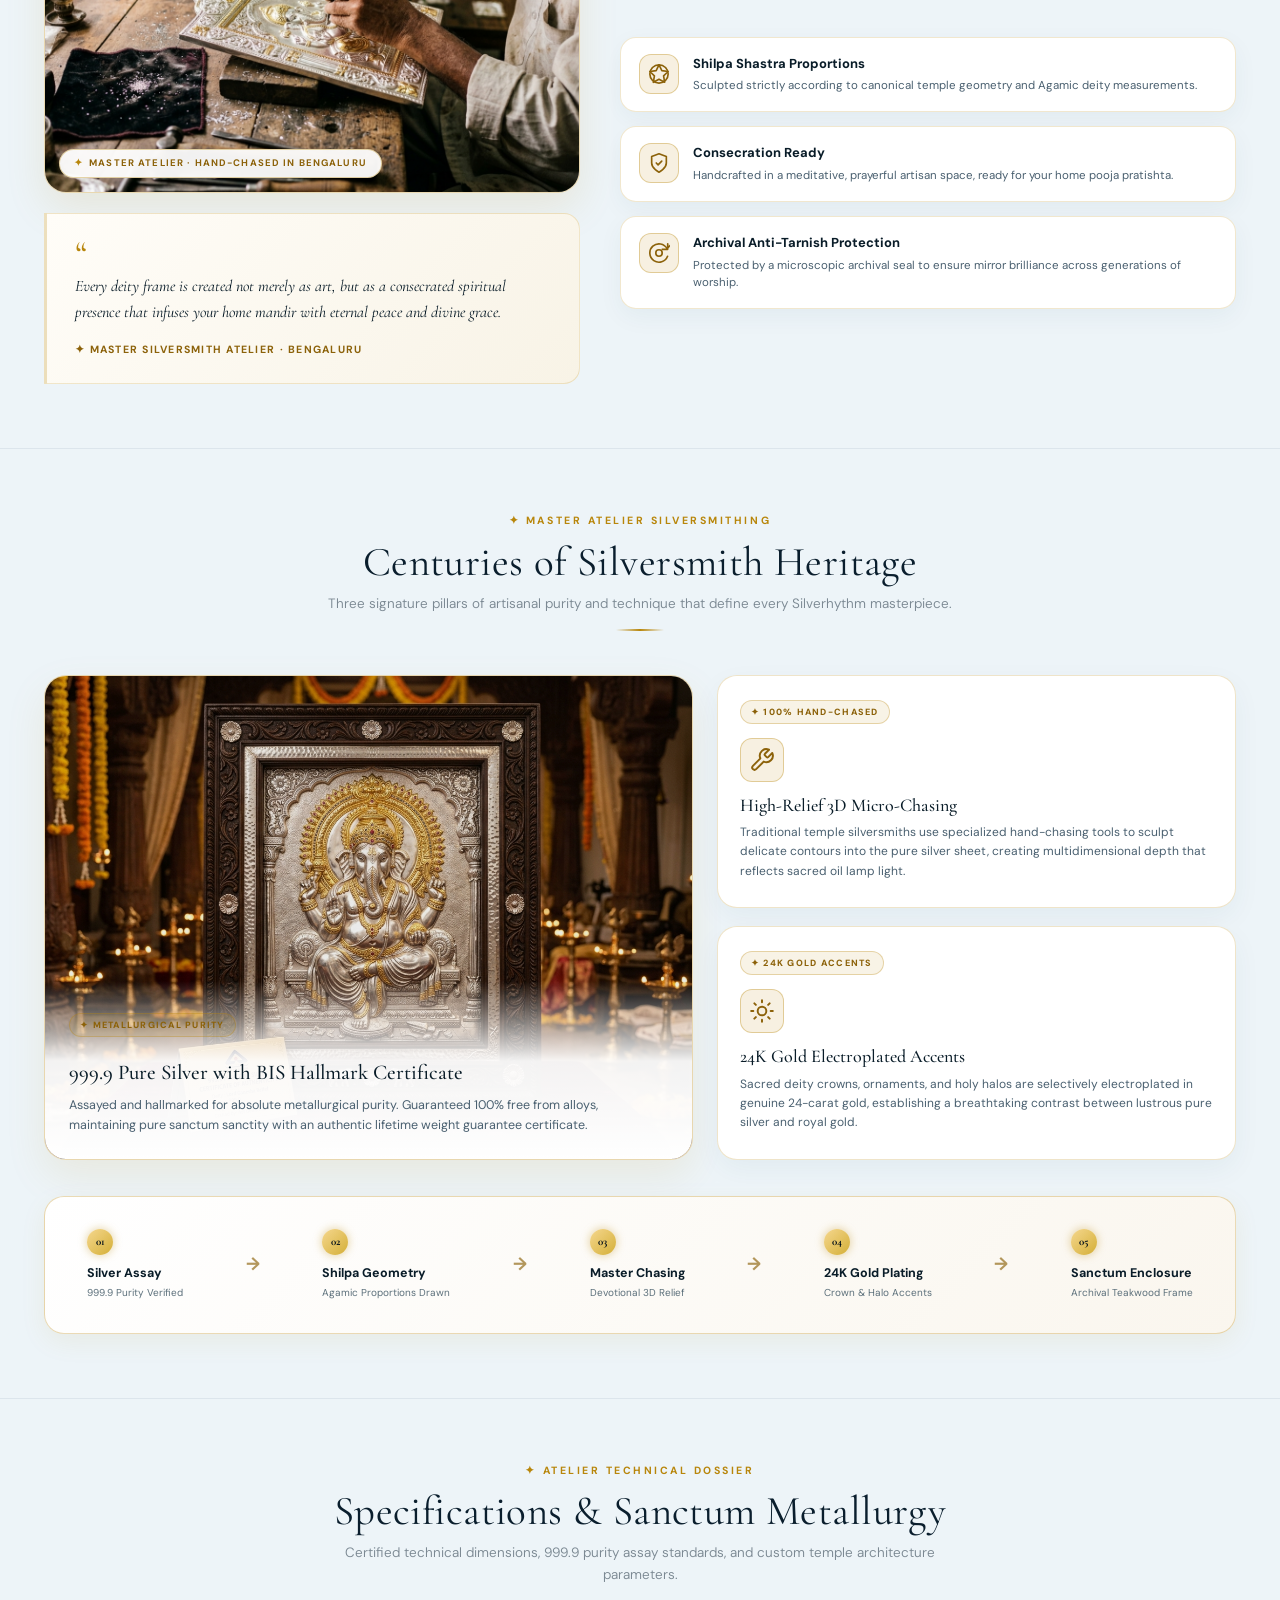
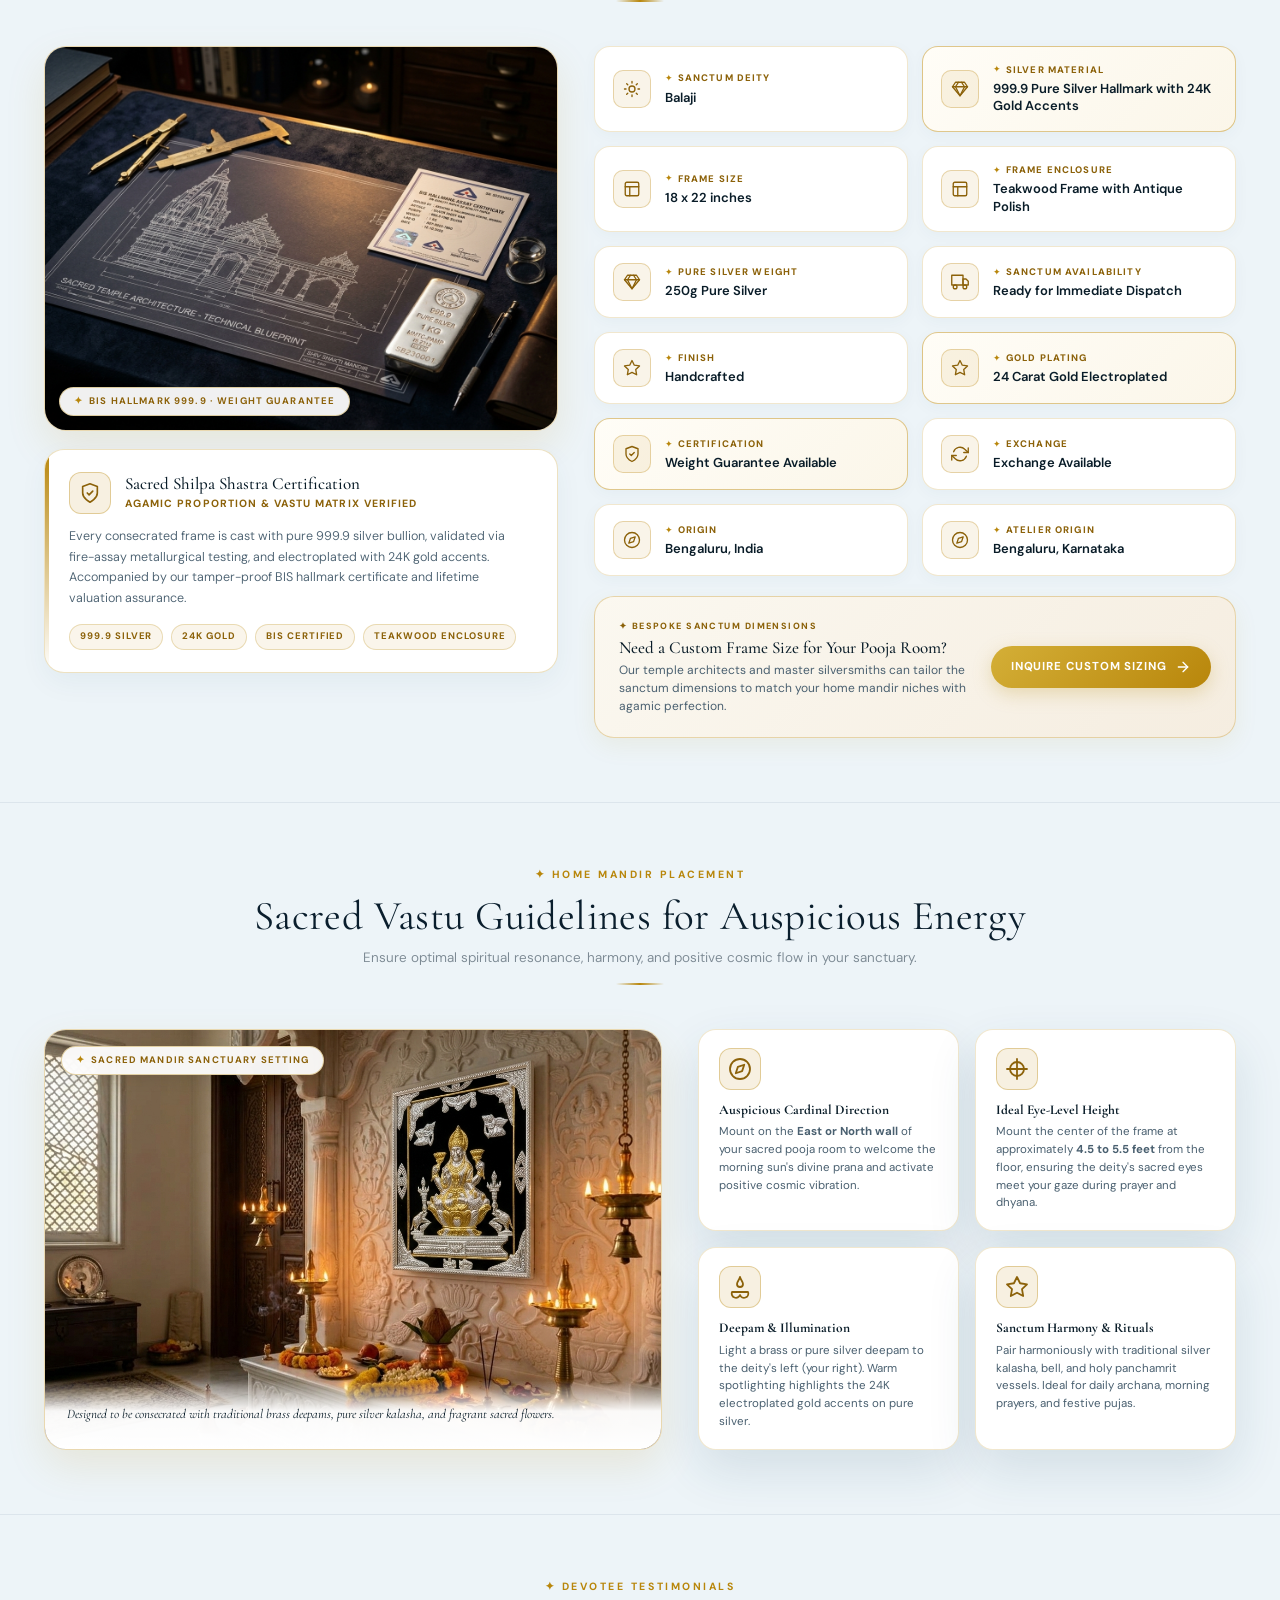
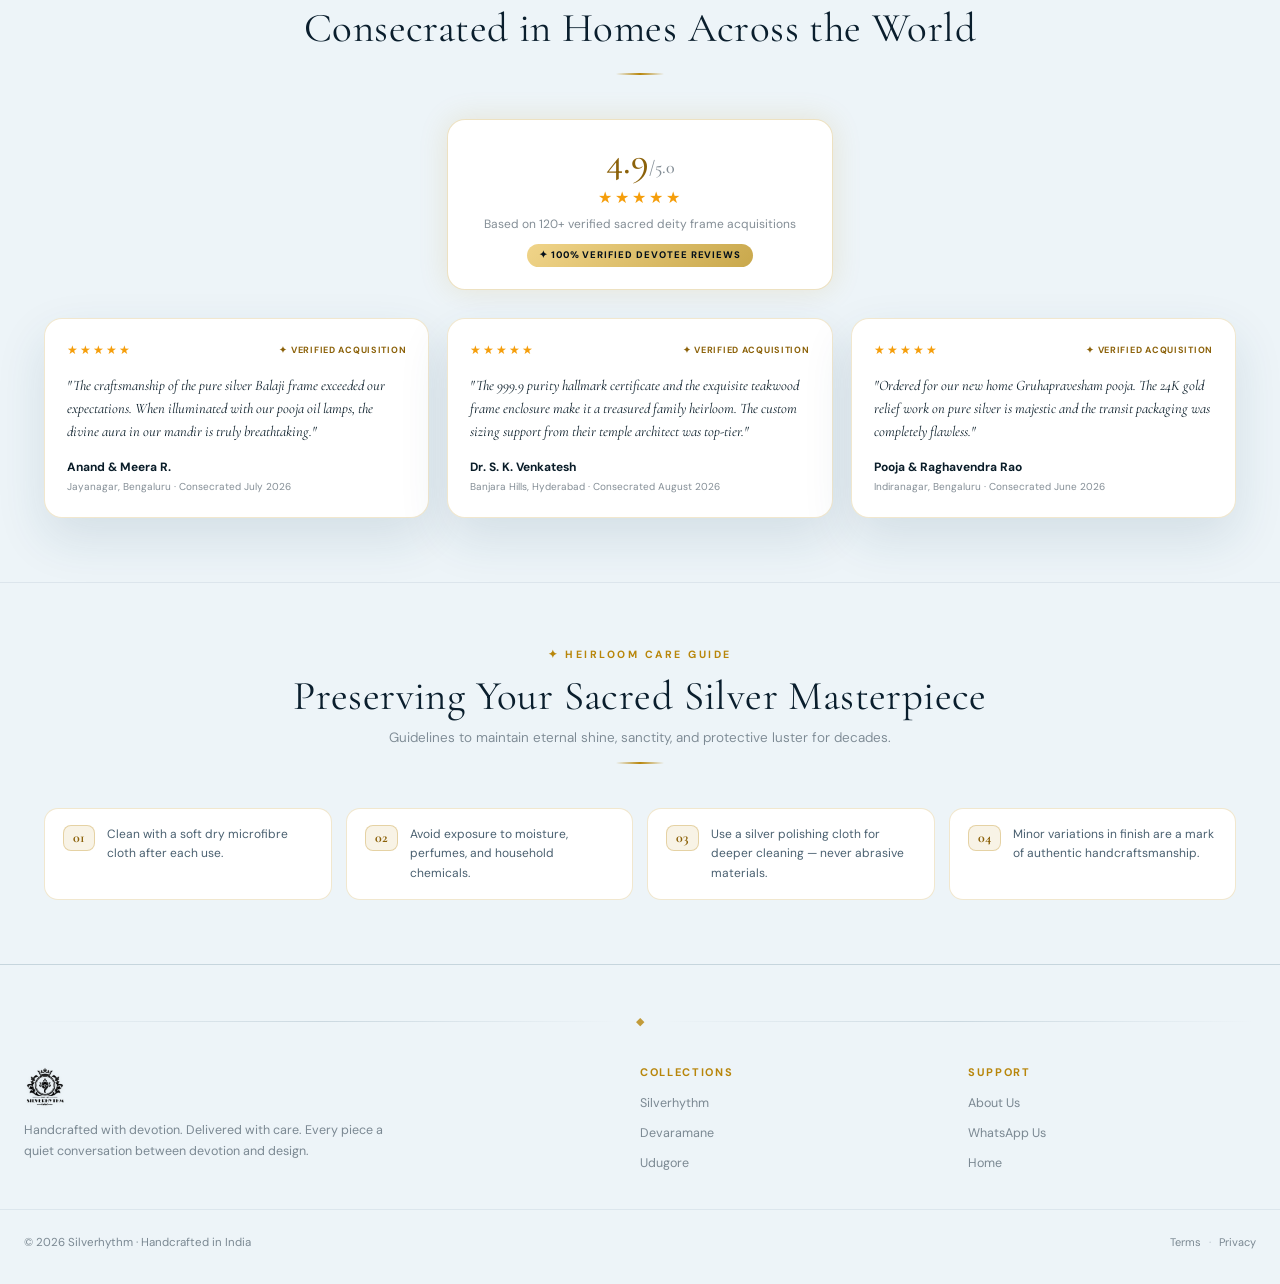
==== commit 7957f0b8: "Fix navbar logo visibility, sizing, centering and high contrast filters in light & dark mode" ====
--- a/product.html
+++ b/product.html
@@ -25,7 +25,7 @@
   <link rel="stylesheet" href="css/ui/utilities.css?v=2">
   <link rel="stylesheet" href="css/ui/wall-preview.css?v=3">
   <link rel="stylesheet" href="css/ui/enquiry-bot.css?v=1">
-  <link rel="stylesheet" href="css/ui/product-page.css?v=39">
+  <link rel="stylesheet" href="css/ui/product-page.css?v=40">
   <link rel="icon" href="/assets/Logo.png" type="image/png">
   <script type="application/ld+json" id="product-schema">
   {
--- a/css/ui/product-page.css
+++ b/css/ui/product-page.css
@@ -169,26 +169,45 @@
 }
 
 .nav-logo-container {
+  position: absolute;
+  left: 50%;
+  top: 50%;
+  transform: translate(-50%, -50%);
   display: flex;
   align-items: center;
   justify-content: center;
+  pointer-events: auto;
+  z-index: 10;
 }
 
 .nav-logo-link {
   display: inline-flex;
   align-items: center;
+  justify-content: center;
+  text-decoration: none;
 }
 
 .nav-logo {
   display: block !important;
-  height: 38px;
+  height: 48px;
+  max-height: 52px;
   width: auto;
+  max-width: 170px;
   object-fit: contain;
-  transition: transform 0.3s ease;
+  transition: transform 0.3s cubic-bezier(0.16, 1, 0.3, 1), filter 0.3s ease;
+  filter: brightness(1.15) drop-shadow(0 2px 8px rgba(0, 0, 0, 0.4));
 }
 
 .nav-logo:hover {
   transform: scale(1.05);
+}
+
+body.light .nav-logo {
+  filter: brightness(0.08) contrast(1.25) drop-shadow(0 1px 2px rgba(0, 0, 0, 0.08)) !important;
+}
+
+body.light .nav-logo:hover {
+  filter: brightness(0.15) sepia(0.6) hue-rotate(5deg) saturate(300%) contrast(1.2) drop-shadow(0 2px 6px rgba(184, 134, 11, 0.25)) !important;
 }
 
 .nav-actions-desktop {
@@ -3367,9 +3386,14 @@
 }
 
 .coll-footer-logo {
-  height: 32px;
+  height: 42px;
   width: auto;
   object-fit: contain;
+  transition: transform 0.3s ease, filter 0.3s ease;
+}
+
+body.light .coll-footer-logo {
+  filter: brightness(0.08) contrast(1.25) drop-shadow(0 1px 2px rgba(0, 0, 0, 0.06)) !important;
 }
 
 .coll-footer-tagline {
@@ -3523,8 +3547,9 @@
   }
 
   .nav-logo {
-    height: 28px;
-    max-width: 130px;
+    height: 40px !important;
+    max-height: 42px !important;
+    max-width: 135px !important;
   }
 
   .nav-back-btn {
@@ -4514,7 +4539,9 @@
   }
 
   .nav-logo {
-    height: 24px;
+    height: 35px !important;
+    max-height: 38px !important;
+    max-width: 110px !important;
   }
 
   .atelier-features-strip {
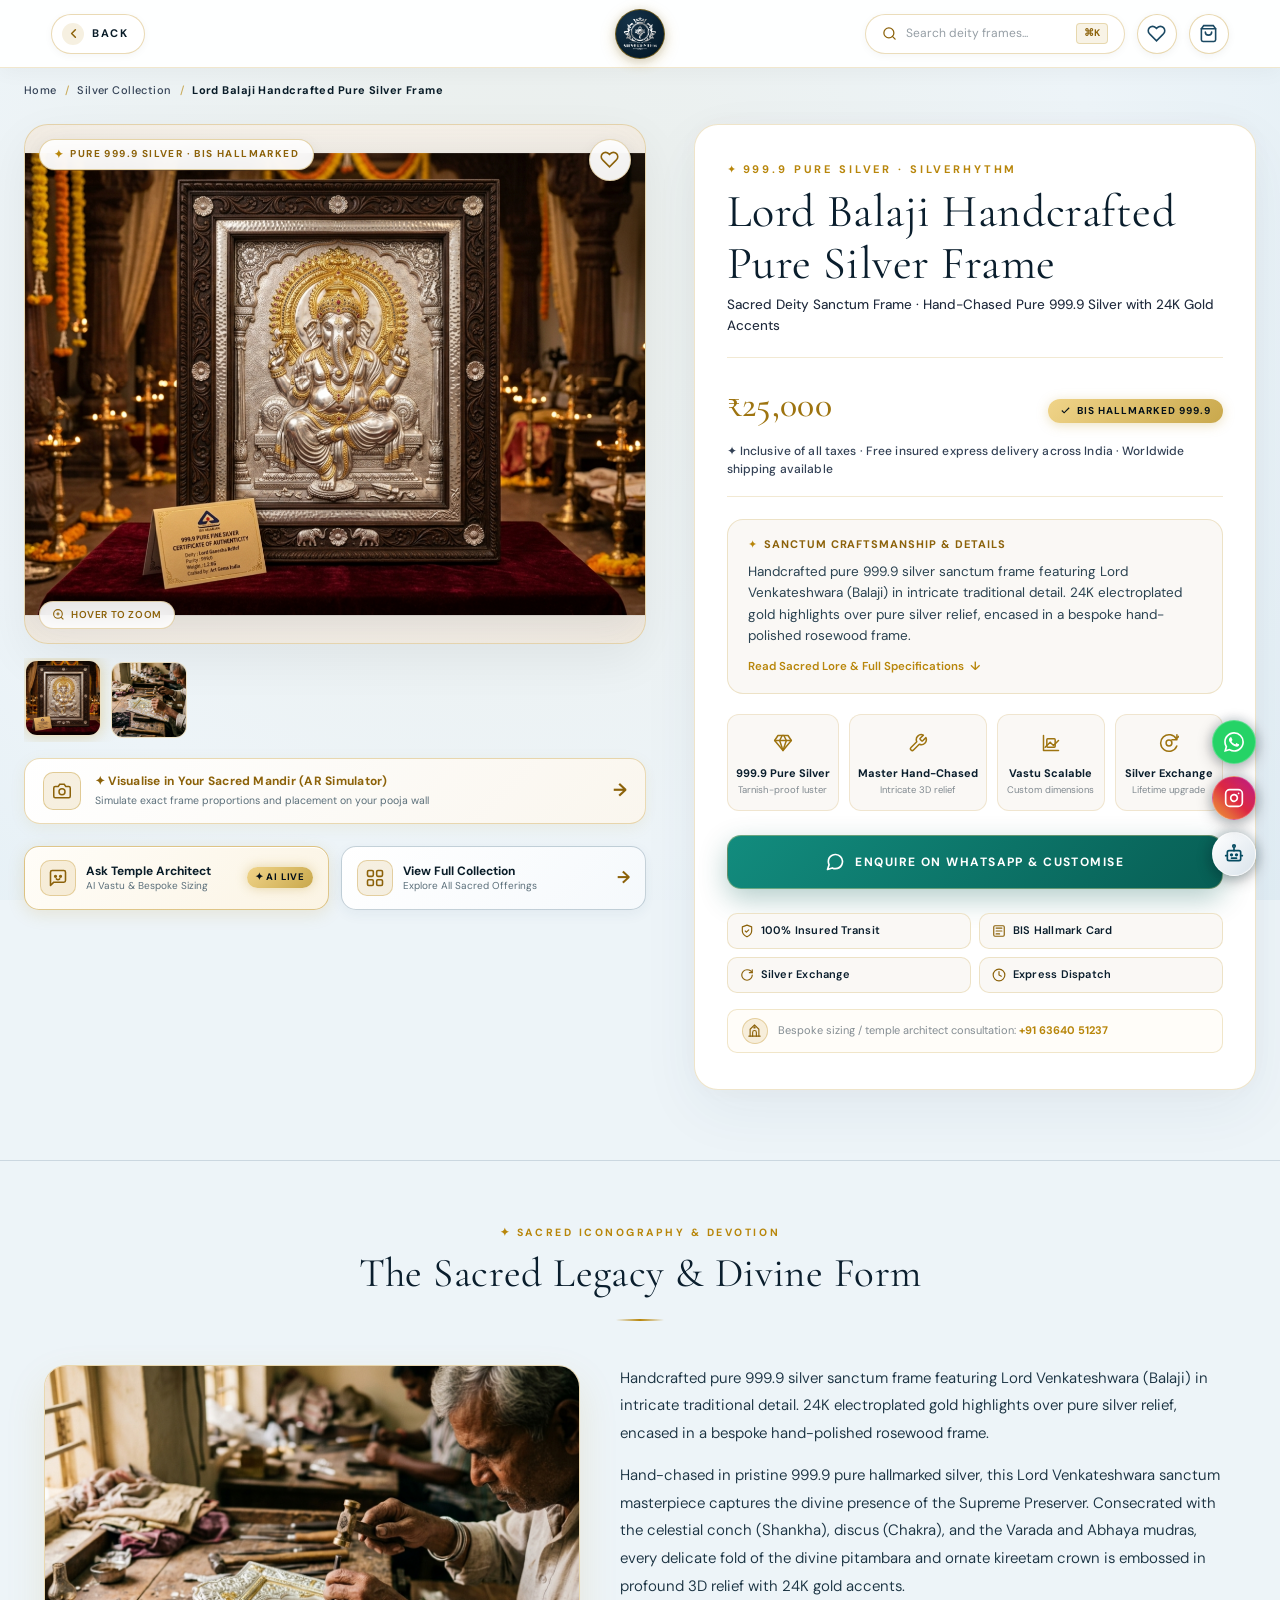
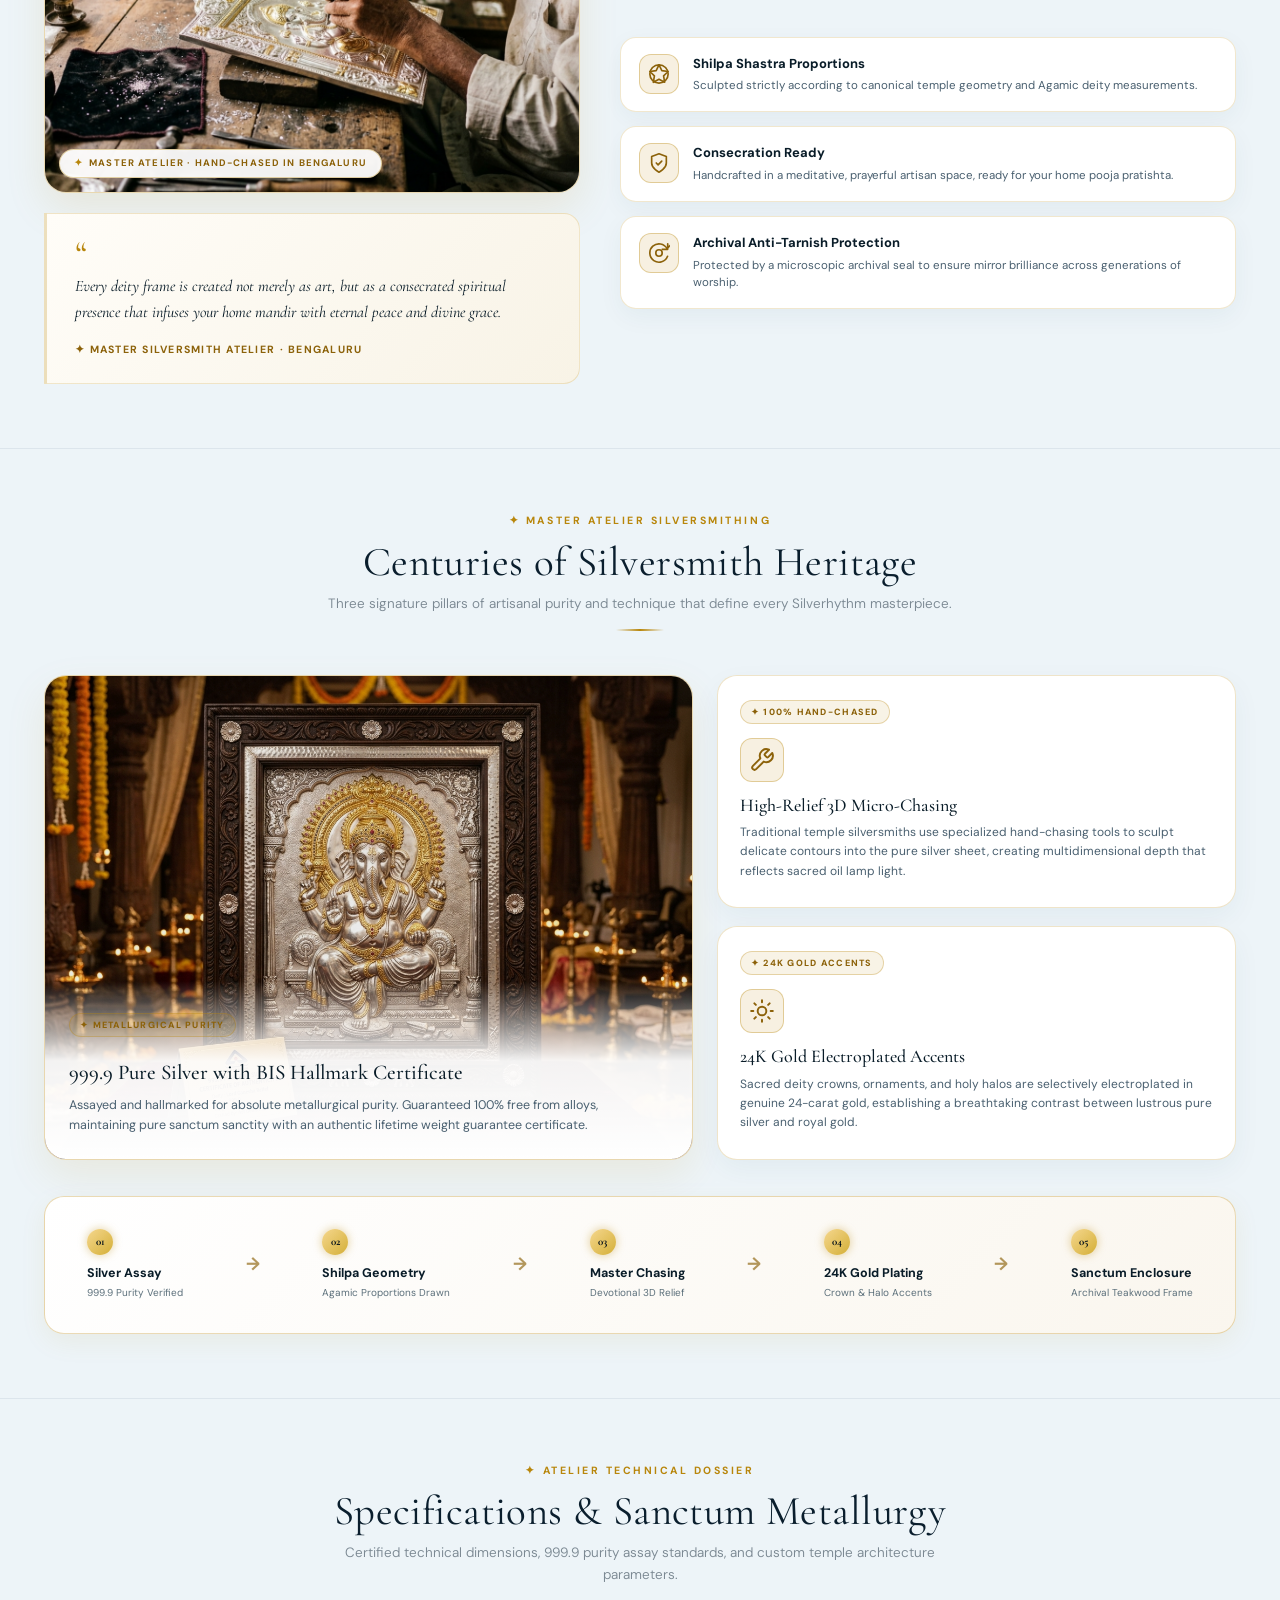
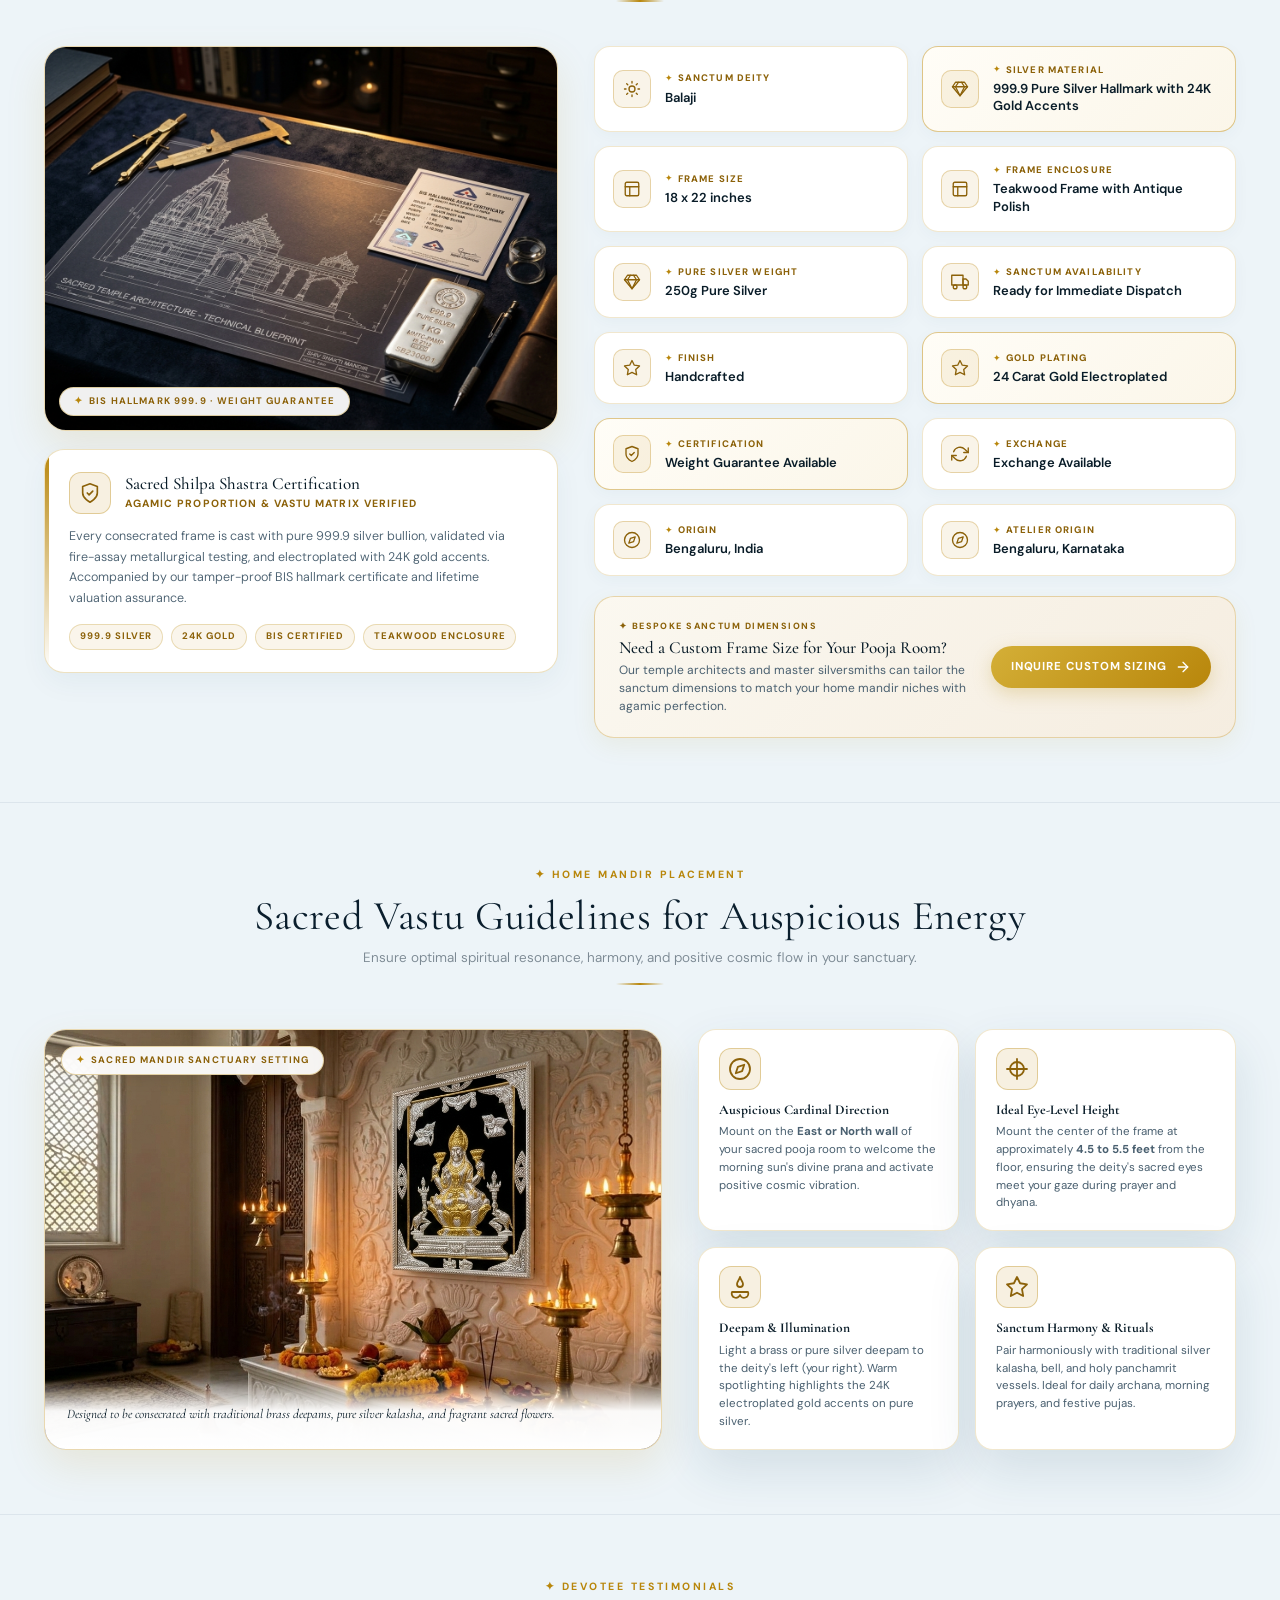
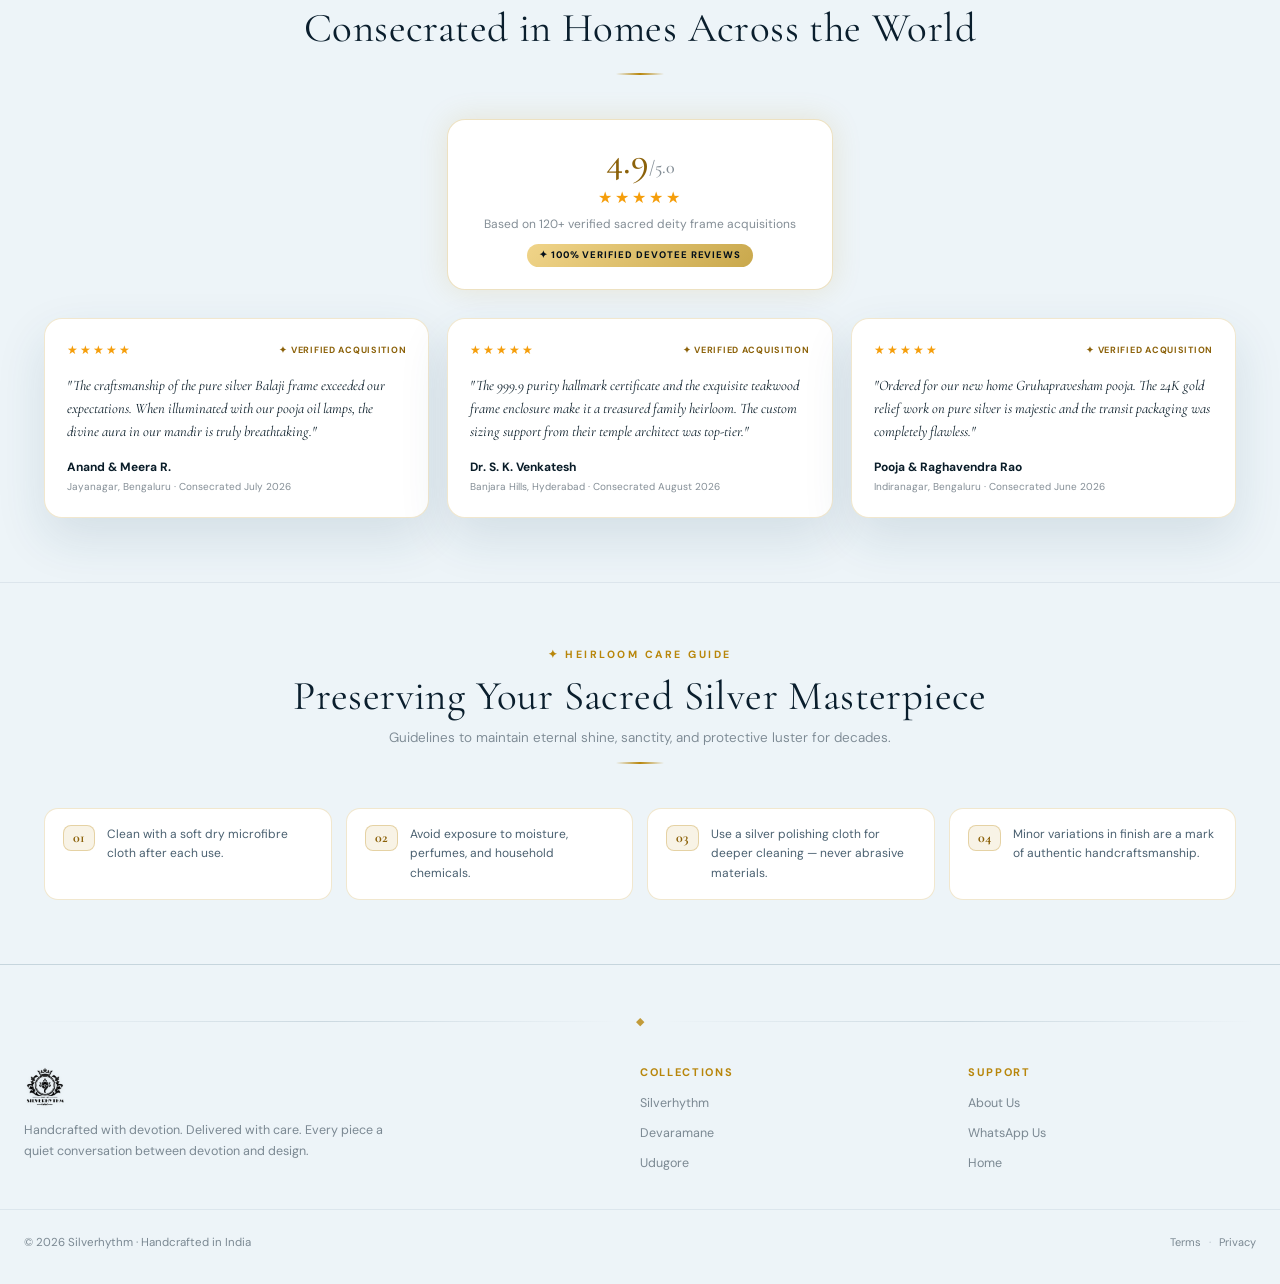
==== commit e2fbdd74: "Add luxury round background badge for navbar logo and enhance body text contrast in light mode" ====
--- a/product.html
+++ b/product.html
@@ -25,7 +25,7 @@
   <link rel="stylesheet" href="css/ui/utilities.css?v=2">
   <link rel="stylesheet" href="css/ui/wall-preview.css?v=3">
   <link rel="stylesheet" href="css/ui/enquiry-bot.css?v=1">
-  <link rel="stylesheet" href="css/ui/product-page.css?v=40">
+  <link rel="stylesheet" href="css/ui/product-page.css?v=41">
   <link rel="icon" href="/assets/Logo.png" type="image/png">
   <script type="application/ld+json" id="product-schema">
   {
--- a/css/ui/product-page.css
+++ b/css/ui/product-page.css
@@ -42,7 +42,7 @@
   --gold-glow: #D4AF37;
   --gold-dark: #664608;
   --text: #091C28;
-  --muted: rgba(9, 28, 40, 0.68);
+  --muted: #2D3E50;
   --border: rgba(27, 73, 99, 0.18);
   --border-subtle: rgba(27, 73, 99, 0.08);
   --nav-bg: rgba(248, 251, 253, 0.95);
@@ -185,29 +185,55 @@
   align-items: center;
   justify-content: center;
   text-decoration: none;
+  width: 50px;
+  height: 50px;
+  border-radius: 50%;
+  background: radial-gradient(circle at 35% 30%, #153247 0%, #081D2C 70%, #030C13 100%);
+  border: 1.5px solid rgba(201, 168, 76, 0.45);
+  box-shadow: 0 4px 16px rgba(0, 0, 0, 0.35), 0 0 10px rgba(201, 168, 76, 0.15);
+  padding: 5px;
+  transition: all 0.3s cubic-bezier(0.16, 1, 0.3, 1);
+  overflow: hidden;
+}
+
+.nav-logo-link:hover {
+  transform: scale(1.06);
+  border-color: var(--gold);
+  box-shadow: 0 6px 20px rgba(201, 168, 76, 0.4), 0 0 16px rgba(201, 168, 76, 0.25);
+}
+
+body.light .nav-logo-link {
+  background: radial-gradient(circle at 35% 30%, #17364D 0%, #081E2E 70%, #040F18 100%);
+  border: 1.5px solid rgba(184, 134, 11, 0.55);
+  box-shadow: 0 4px 16px rgba(184, 134, 11, 0.22), 0 2px 8px rgba(0, 0, 0, 0.15);
+}
+
+body.light .nav-logo-link:hover {
+  border-color: #B8860B;
+  box-shadow: 0 6px 22px rgba(184, 134, 11, 0.38), 0 2px 10px rgba(0, 0, 0, 0.2);
 }
 
 .nav-logo {
   display: block !important;
-  height: 48px;
-  max-height: 52px;
-  width: auto;
-  max-width: 170px;
+  height: 38px;
+  max-height: 40px;
+  width: 38px;
+  max-width: 40px;
   object-fit: contain;
   transition: transform 0.3s cubic-bezier(0.16, 1, 0.3, 1), filter 0.3s ease;
-  filter: brightness(1.15) drop-shadow(0 2px 8px rgba(0, 0, 0, 0.4));
+  filter: brightness(1.15) drop-shadow(0 1px 3px rgba(0, 0, 0, 0.35));
 }
 
 .nav-logo:hover {
-  transform: scale(1.05);
+  transform: scale(1.04);
 }
 
 body.light .nav-logo {
-  filter: brightness(0.08) contrast(1.25) drop-shadow(0 1px 2px rgba(0, 0, 0, 0.08)) !important;
+  filter: brightness(1.15) drop-shadow(0 1px 3px rgba(0, 0, 0, 0.35)) !important;
 }
 
 body.light .nav-logo:hover {
-  filter: brightness(0.15) sepia(0.6) hue-rotate(5deg) saturate(300%) contrast(1.2) drop-shadow(0 2px 6px rgba(184, 134, 11, 0.25)) !important;
+  filter: brightness(1.25) drop-shadow(0 2px 6px rgba(201, 168, 76, 0.4)) !important;
 }
 
 .nav-actions-desktop {
@@ -412,15 +438,35 @@
   color: var(--gold);
 }
 
+body.light .breadcrumb,
+body.light .breadcrumb a {
+  color: #334155;
+  font-weight: 500;
+}
+
+body.light .breadcrumb a:hover {
+  color: #B8860B;
+}
+
 .bc-sep {
   opacity: 0.4;
   color: var(--gold);
   font-size: 11px;
+}
+
+body.light .bc-sep {
+  color: #B8860B;
+  opacity: 0.65;
 }
 
 .bc-current {
   color: var(--text);
   font-weight: 600;
+}
+
+body.light .bc-current {
+  color: #091C28;
+  font-weight: 700;
 }
 
 /* ── Main Product Hero Showcase Grid ── */
@@ -1013,6 +1059,11 @@
   line-height: 1.55;
 }
 
+body.light .detail-tagline {
+  color: #1E293B;
+  font-weight: 450;
+}
+
 /* Pricing Section */
 .detail-pricing-section {
   border-top: 1px solid var(--border);
@@ -1071,6 +1122,11 @@
   color: var(--muted);
   line-height: 1.5;
   letter-spacing: 0.01em;
+}
+
+body.light .detail-price-note {
+  color: #334155;
+  font-weight: 500;
 }
 
 /* ── Admin Craftsmanship & Sanctum Overview Box ── */
@@ -3546,10 +3602,17 @@
     padding-bottom: calc(68px + env(safe-area-inset-bottom, 0px)) !important;
   }
 
+  .nav-logo-link {
+    width: 44px;
+    height: 44px;
+    padding: 4px;
+  }
+
   .nav-logo {
-    height: 40px !important;
-    max-height: 42px !important;
-    max-width: 135px !important;
+    height: 32px !important;
+    max-height: 34px !important;
+    width: 32px !important;
+    max-width: 34px !important;
   }
 
   .nav-back-btn {
@@ -4538,10 +4601,17 @@
     padding: 0 10px;
   }
 
+  .nav-logo-link {
+    width: 38px;
+    height: 38px;
+    padding: 3px;
+  }
+
   .nav-logo {
-    height: 35px !important;
-    max-height: 38px !important;
-    max-width: 110px !important;
+    height: 26px !important;
+    max-height: 28px !important;
+    width: 26px !important;
+    max-width: 28px !important;
   }
 
   .atelier-features-strip {
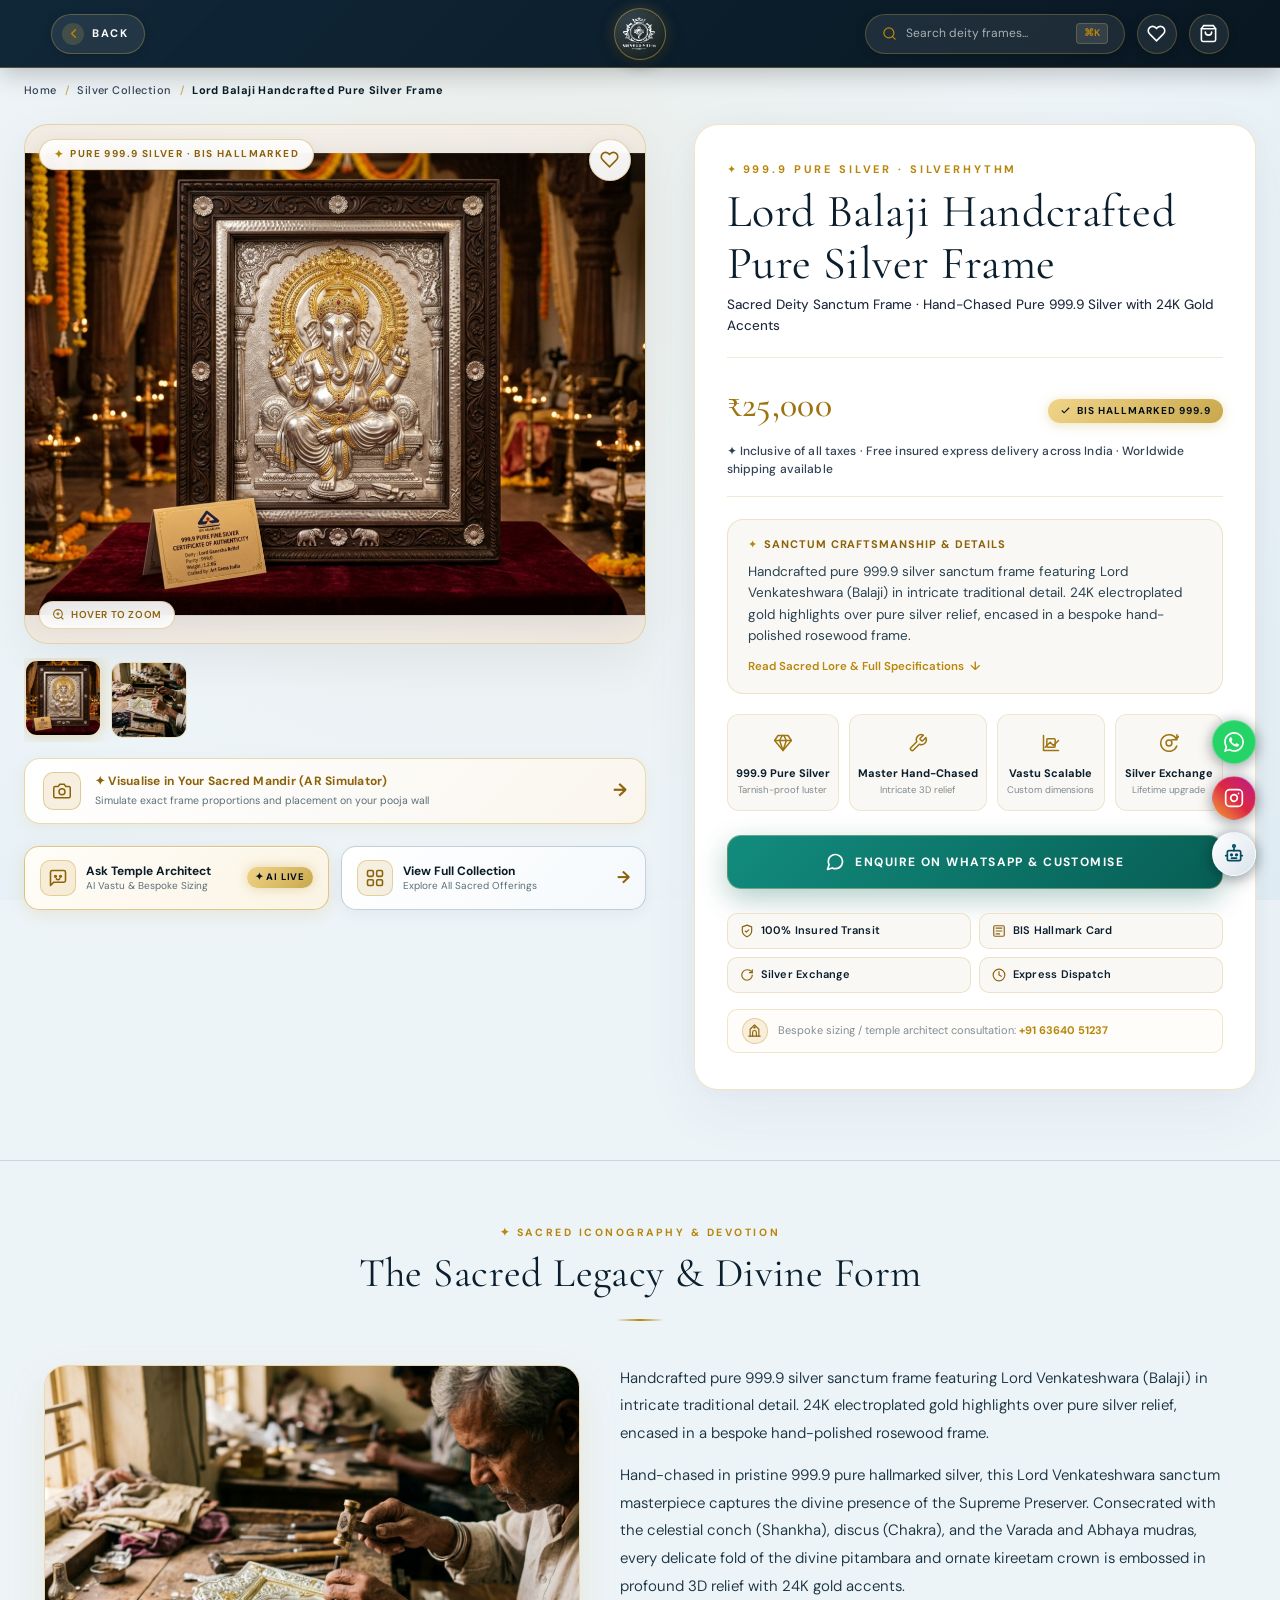
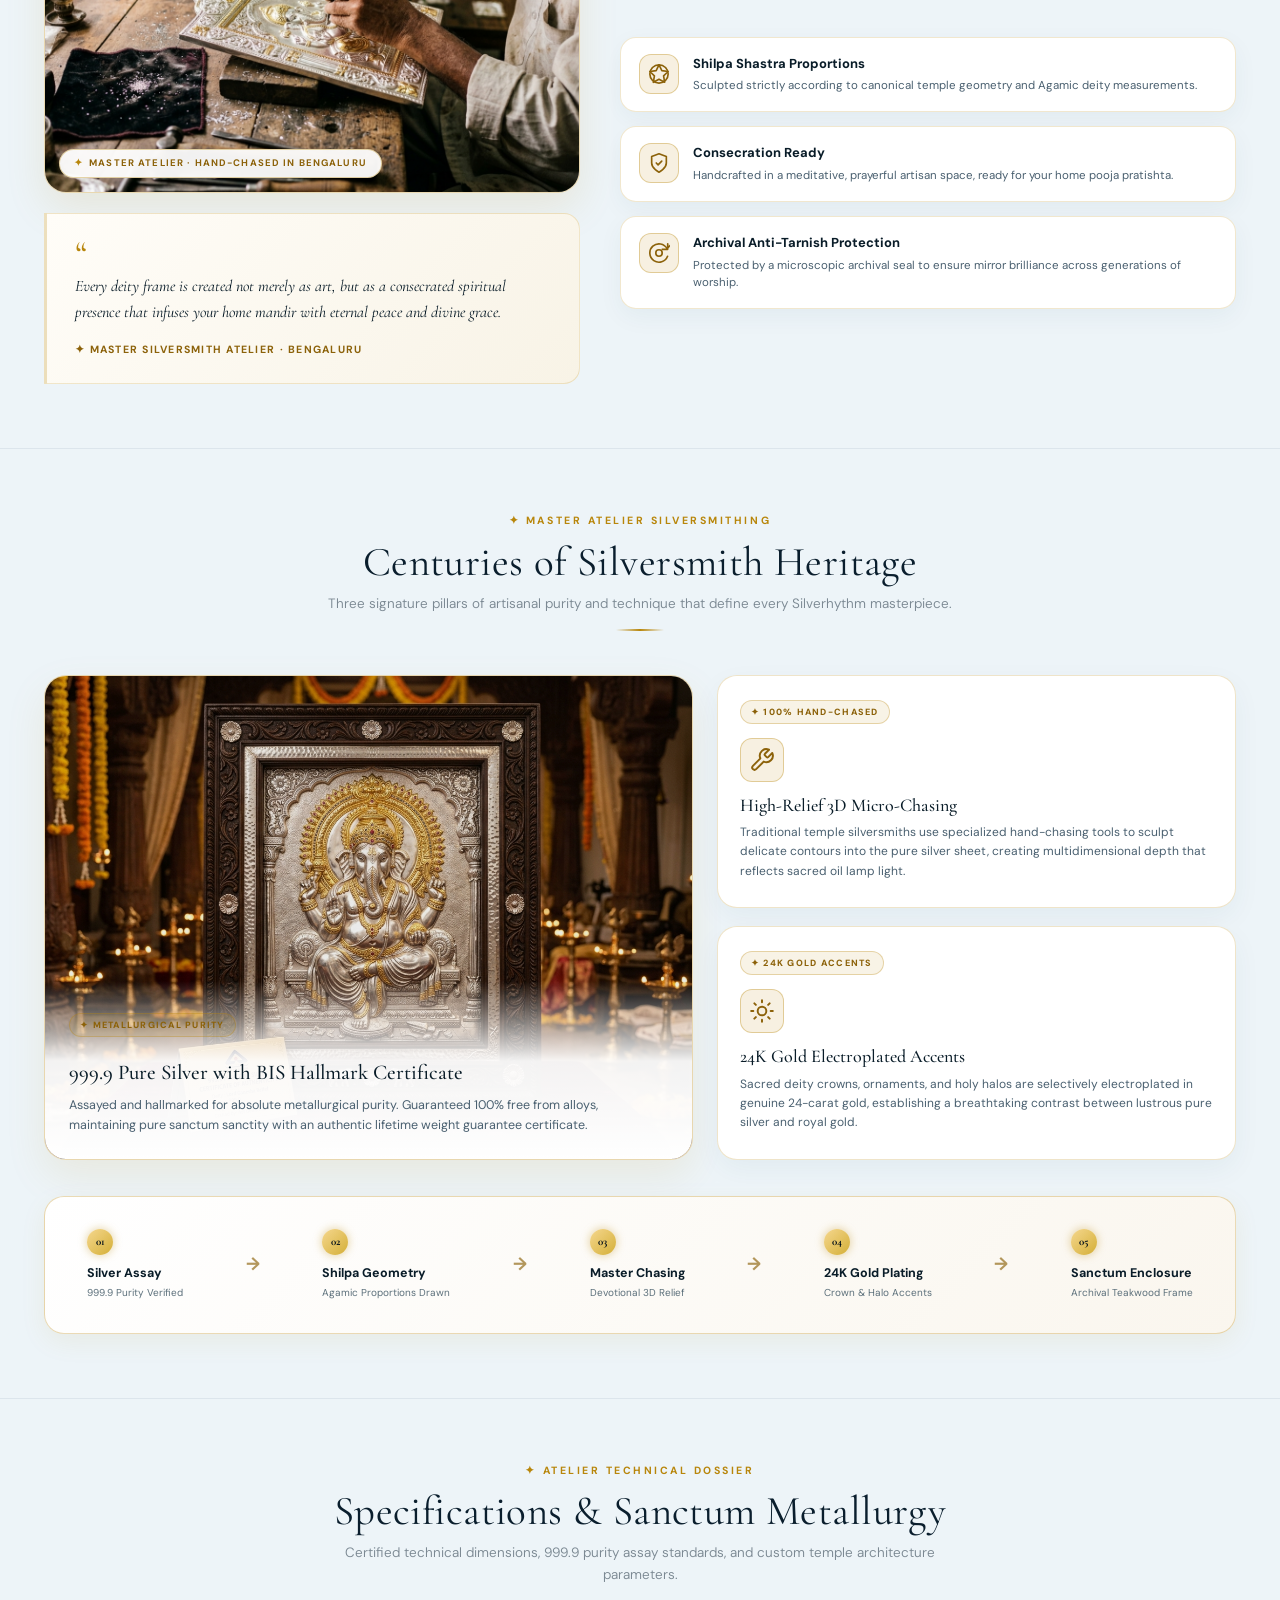
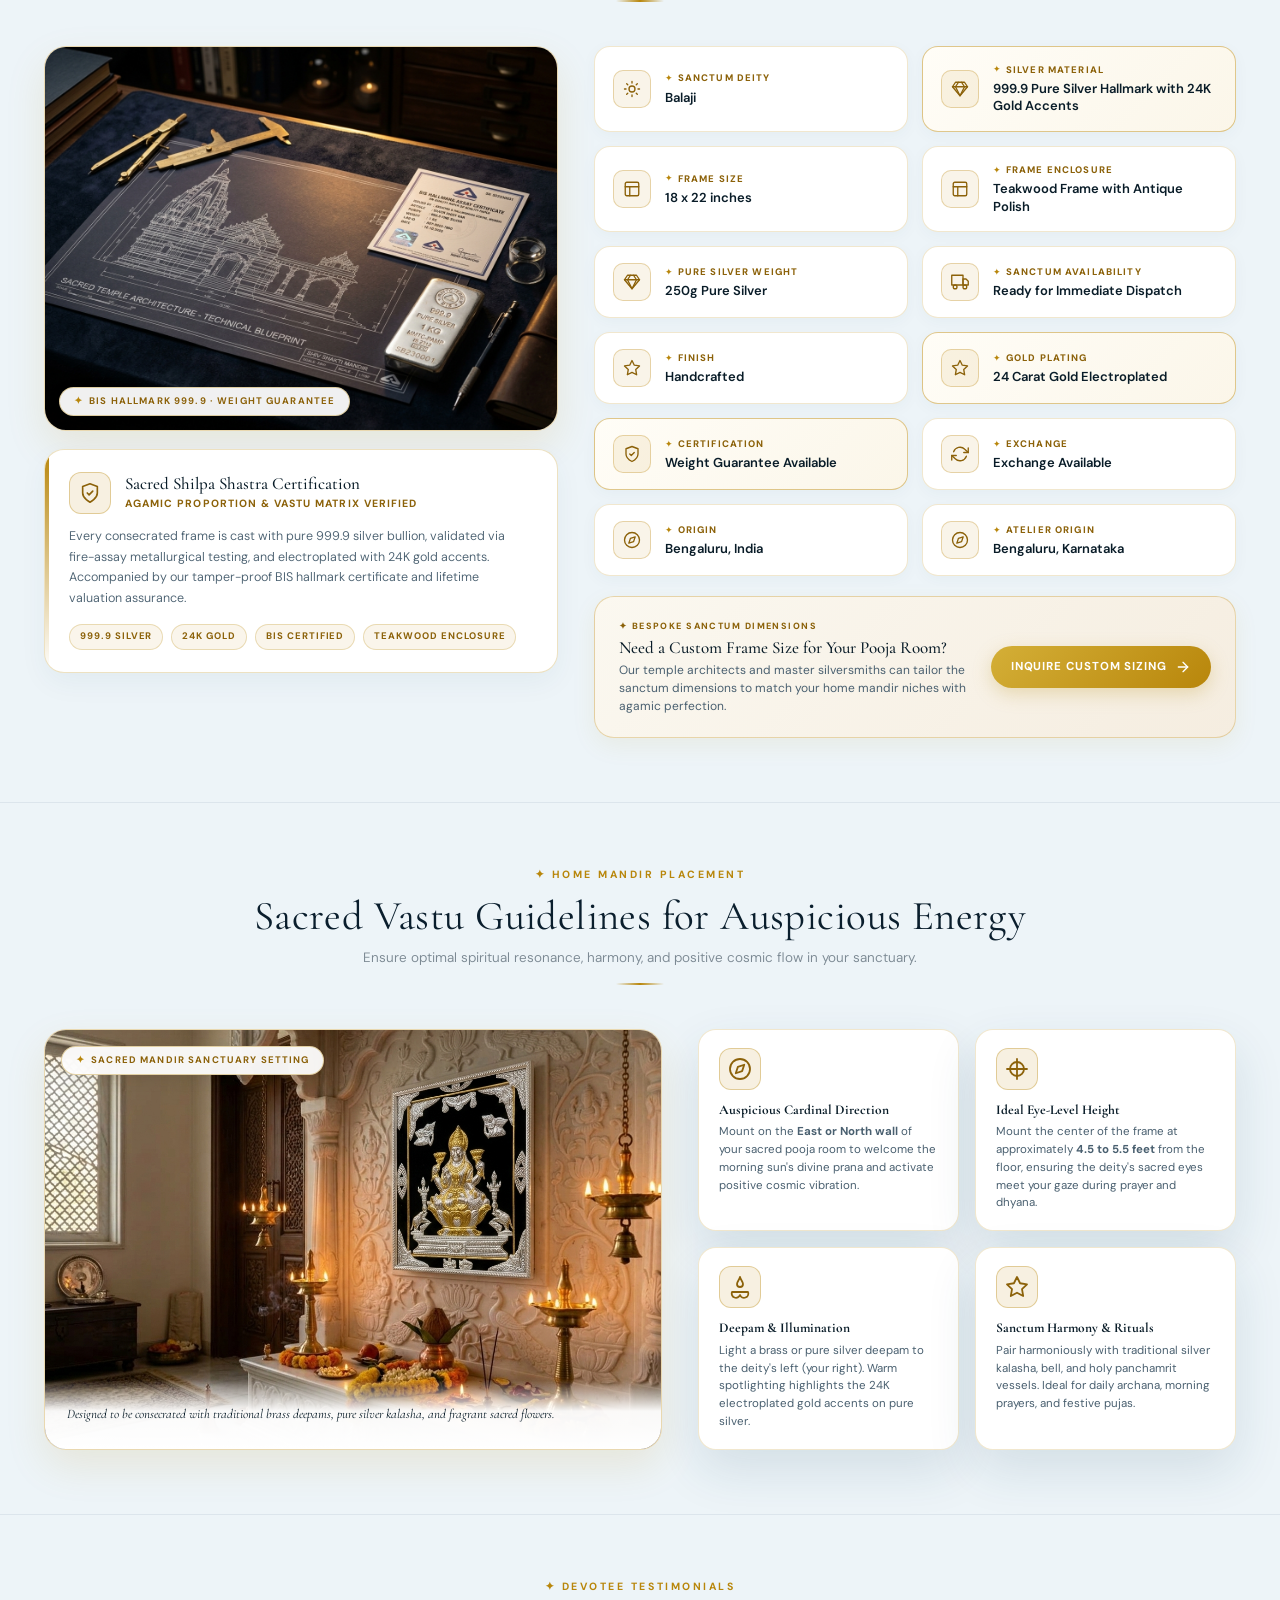
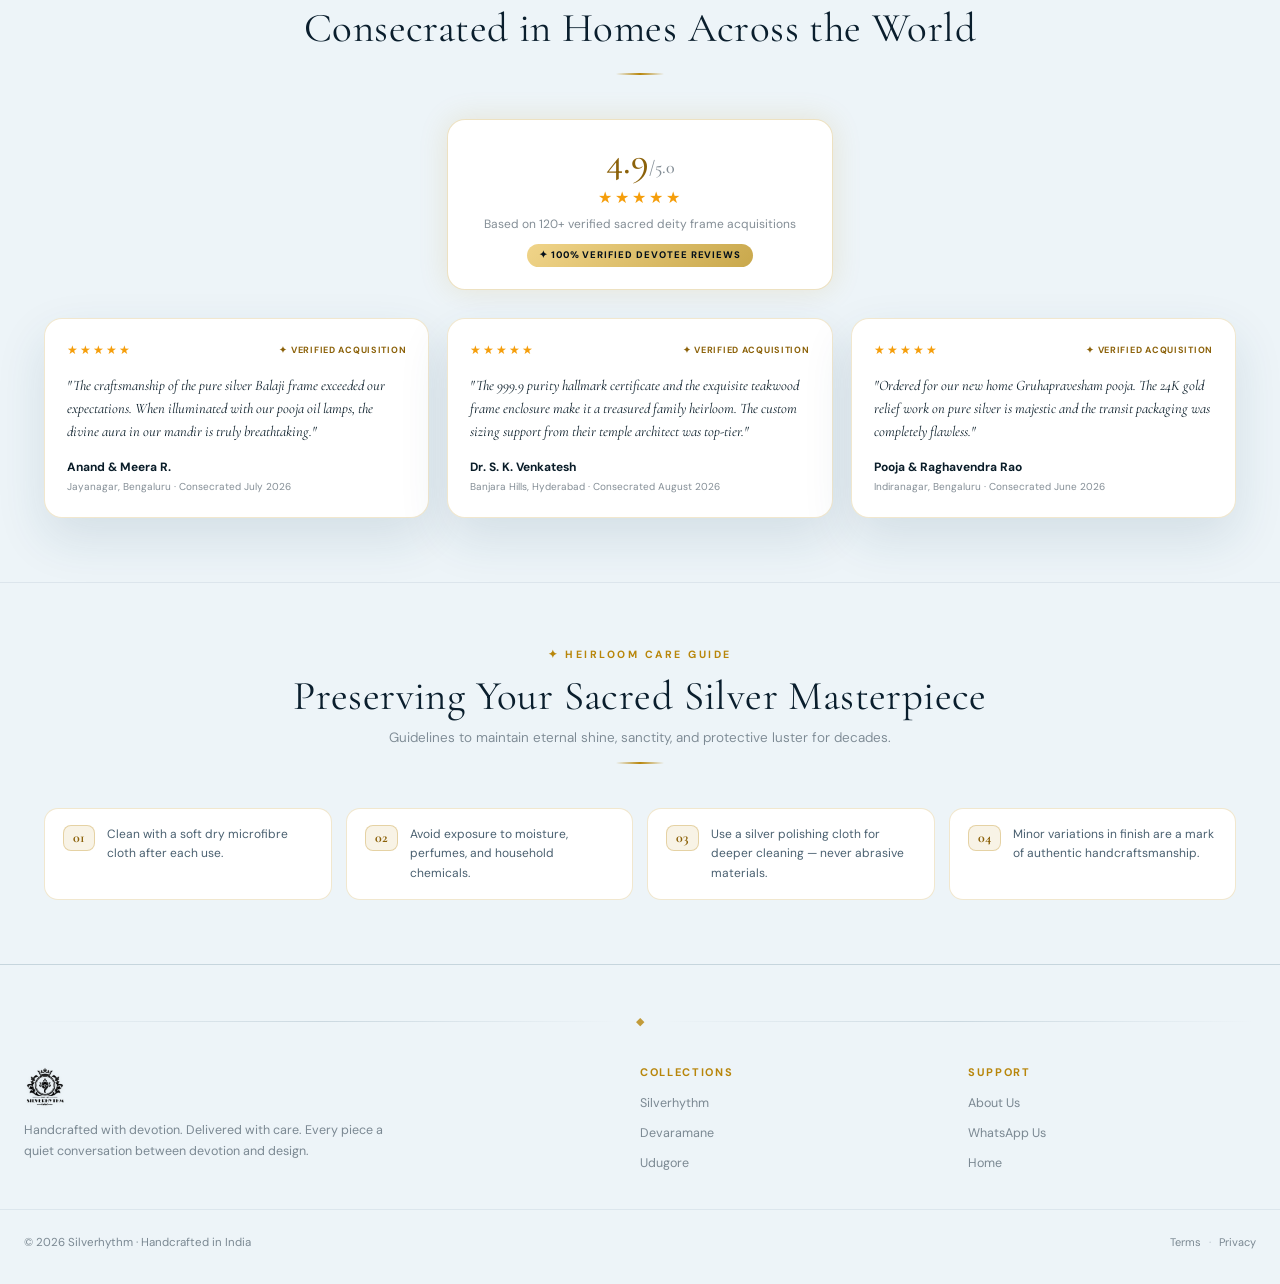
==== commit 75b4118f: "Replace plain white navbar with luxury brand theme-based navigation bar on product page" ====
--- a/product.html
+++ b/product.html
@@ -25,7 +25,7 @@
   <link rel="stylesheet" href="css/ui/utilities.css?v=2">
   <link rel="stylesheet" href="css/ui/wall-preview.css?v=3">
   <link rel="stylesheet" href="css/ui/enquiry-bot.css?v=1">
-  <link rel="stylesheet" href="css/ui/product-page.css?v=41">
+  <link rel="stylesheet" href="css/ui/product-page.css?v=42">
   <link rel="icon" href="/assets/Logo.png" type="image/png">
   <script type="application/ld+json" id="product-schema">
   {
--- a/css/ui/product-page.css
+++ b/css/ui/product-page.css
@@ -45,7 +45,7 @@
   --muted: #2D3E50;
   --border: rgba(27, 73, 99, 0.18);
   --border-subtle: rgba(27, 73, 99, 0.08);
-  --nav-bg: rgba(248, 251, 253, 0.95);
+  --nav-bg: rgba(6, 27, 42, 0.96);
   --shadow-lux: 0 20px 50px rgba(27, 73, 99, 0.12);
   --shadow-gold: 0 0 30px rgba(184, 134, 11, 0.14);
 }
@@ -101,29 +101,49 @@
   align-items: center;
   justify-content: space-between;
   padding: 0 4%;
-  background: var(--nav-bg);
+  background: linear-gradient(135deg, rgba(8, 32, 50, 0.97) 0%, rgba(4, 18, 29, 0.98) 100%);
   backdrop-filter: blur(24px);
   -webkit-backdrop-filter: blur(24px);
-  border-bottom: 1.5px solid var(--border);
-  box-shadow: 0 4px 20px rgba(0, 0, 0, 0.08);
+  border-bottom: 1.5px solid rgba(201, 168, 76, 0.35);
+  box-shadow: 0 6px 24px rgba(0, 0, 0, 0.28);
   transition: background 0.3s ease, border-color 0.3s ease;
 }
 
+body[data-brand="devaramane"] .top-nav {
+  background: linear-gradient(135deg, rgba(34, 19, 2, 0.97) 0%, rgba(18, 9, 1, 0.98) 100%) !important;
+  border-bottom-color: rgba(212, 175, 55, 0.38) !important;
+}
+
+body[data-brand="udugore"] .top-nav {
+  background: linear-gradient(135deg, rgba(14, 22, 56, 0.97) 0%, rgba(6, 10, 28, 0.98) 100%) !important;
+  border-bottom-color: rgba(180, 150, 240, 0.32) !important;
+}
+
 body.light .top-nav {
-  background: rgba(255, 255, 255, 0.95);
-  border-bottom-color: rgba(184, 134, 11, 0.2);
-  box-shadow: 0 4px 20px rgba(0, 0, 0, 0.04);
+  background: linear-gradient(135deg, rgba(8, 32, 50, 0.97) 0%, rgba(4, 18, 29, 0.98) 100%);
+  border-bottom-color: rgba(201, 168, 76, 0.35);
+  box-shadow: 0 6px 24px rgba(0, 0, 0, 0.22);
+}
+
+body.light[data-brand="devaramane"] .top-nav {
+  background: linear-gradient(135deg, rgba(34, 19, 2, 0.97) 0%, rgba(18, 9, 1, 0.98) 100%) !important;
+  border-bottom-color: rgba(212, 175, 55, 0.38) !important;
+}
+
+body.light[data-brand="udugore"] .top-nav {
+  background: linear-gradient(135deg, rgba(14, 22, 56, 0.97) 0%, rgba(6, 10, 28, 0.98) 100%) !important;
+  border-bottom-color: rgba(180, 150, 240, 0.32) !important;
 }
 
 .nav-back-btn {
   display: inline-flex;
   align-items: center;
   gap: 8px;
-  background: var(--surface);
-  border: 1.5px solid var(--border);
+  background: rgba(255, 255, 255, 0.08);
+  border: 1.5px solid rgba(201, 168, 76, 0.35);
   border-radius: 999px;
   padding: 8px 16px 8px 10px;
-  color: var(--text);
+  color: #FFFFFF;
   font-family: var(--sans);
   font-size: 11px;
   font-weight: 700;
@@ -131,25 +151,28 @@
   text-transform: uppercase;
   cursor: pointer;
   transition: all 0.25s ease;
+  box-shadow: 0 2px 10px rgba(0, 0, 0, 0.2);
 }
 
 body.light .nav-back-btn {
-  background: #FFFFFF;
-  border-color: rgba(184, 134, 11, 0.3);
-  color: #091C28;
-  box-shadow: 0 2px 8px rgba(0, 0, 0, 0.04);
+  background: rgba(255, 255, 255, 0.08);
+  border-color: rgba(201, 168, 76, 0.35);
+  color: #FFFFFF;
+  box-shadow: 0 2px 10px rgba(0, 0, 0, 0.2);
 }
 
 .nav-back-btn:hover {
   border-color: var(--gold);
   color: var(--gold);
+  background: rgba(201, 168, 76, 0.15);
   transform: translateX(-3px);
-  box-shadow: 0 4px 14px rgba(184, 134, 11, 0.2);
+  box-shadow: 0 4px 14px rgba(201, 168, 76, 0.25);
 }
 
 body.light .nav-back-btn:hover {
-  border-color: #B8860B;
-  color: #B8860B;
+  border-color: var(--gold);
+  color: var(--gold);
+  background: rgba(201, 168, 76, 0.15);
 }
 
 .nav-back-icon {
@@ -159,13 +182,13 @@
   width: 22px;
   height: 22px;
   border-radius: 50%;
-  background: rgba(201, 168, 76, 0.15);
+  background: rgba(201, 168, 76, 0.2);
   color: var(--gold);
 }
 
 body.light .nav-back-icon {
-  background: rgba(184, 134, 11, 0.12);
-  color: #8C620A;
+  background: rgba(201, 168, 76, 0.2);
+  color: var(--gold);
 }
 
 .nav-logo-container {
@@ -185,35 +208,32 @@
   align-items: center;
   justify-content: center;
   text-decoration: none;
-  width: 50px;
-  height: 50px;
+  width: 52px;
+  height: 52px;
   border-radius: 50%;
-  background: radial-gradient(circle at 35% 30%, #153247 0%, #081D2C 70%, #030C13 100%);
-  border: 1.5px solid rgba(201, 168, 76, 0.45);
-  box-shadow: 0 4px 16px rgba(0, 0, 0, 0.35), 0 0 10px rgba(201, 168, 76, 0.15);
+  background: radial-gradient(circle at 35% 30%, rgba(255, 255, 255, 0.18) 0%, rgba(201, 168, 76, 0.14) 55%, rgba(0, 0, 0, 0.4) 100%);
+  border: 1.5px solid rgba(201, 168, 76, 0.5);
+  box-shadow: 0 4px 16px rgba(0, 0, 0, 0.35), 0 0 14px rgba(201, 168, 76, 0.25);
   padding: 5px;
   transition: all 0.3s cubic-bezier(0.16, 1, 0.3, 1);
   overflow: hidden;
 }
 
-.nav-logo-link:hover {
-  transform: scale(1.06);
+body.light .nav-logo-link {
+  background: radial-gradient(circle at 35% 30%, rgba(255, 255, 255, 0.18) 0%, rgba(201, 168, 76, 0.14) 55%, rgba(0, 0, 0, 0.4) 100%);
+  border-color: rgba(201, 168, 76, 0.5);
+  box-shadow: 0 4px 16px rgba(0, 0, 0, 0.35), 0 0 14px rgba(201, 168, 76, 0.25);
+}
+
+.nav-logo-link:hover,
+body.light .nav-logo-link:hover {
+  transform: scale(1.08);
   border-color: var(--gold);
-  box-shadow: 0 6px 20px rgba(201, 168, 76, 0.4), 0 0 16px rgba(201, 168, 76, 0.25);
-}
-
-body.light .nav-logo-link {
-  background: radial-gradient(circle at 35% 30%, #17364D 0%, #081E2E 70%, #040F18 100%);
-  border: 1.5px solid rgba(184, 134, 11, 0.55);
-  box-shadow: 0 4px 16px rgba(184, 134, 11, 0.22), 0 2px 8px rgba(0, 0, 0, 0.15);
-}
-
-body.light .nav-logo-link:hover {
-  border-color: #B8860B;
-  box-shadow: 0 6px 22px rgba(184, 134, 11, 0.38), 0 2px 10px rgba(0, 0, 0, 0.2);
-}
-
-.nav-logo {
+  box-shadow: 0 6px 22px rgba(201, 168, 76, 0.45), 0 0 18px rgba(201, 168, 76, 0.3);
+}
+
+.nav-logo,
+body.light .nav-logo {
   display: block !important;
   height: 38px;
   max-height: 40px;
@@ -221,19 +241,13 @@
   max-width: 40px;
   object-fit: contain;
   transition: transform 0.3s cubic-bezier(0.16, 1, 0.3, 1), filter 0.3s ease;
-  filter: brightness(1.15) drop-shadow(0 1px 3px rgba(0, 0, 0, 0.35));
-}
-
-.nav-logo:hover {
-  transform: scale(1.04);
-}
-
-body.light .nav-logo {
-  filter: brightness(1.15) drop-shadow(0 1px 3px rgba(0, 0, 0, 0.35)) !important;
-}
-
+  filter: brightness(1.2) drop-shadow(0 2px 6px rgba(0, 0, 0, 0.6)) !important;
+}
+
+.nav-logo:hover,
 body.light .nav-logo:hover {
-  filter: brightness(1.25) drop-shadow(0 2px 6px rgba(201, 168, 76, 0.4)) !important;
+  transform: scale(1.05);
+  filter: brightness(1.3) drop-shadow(0 3px 8px rgba(201, 168, 76, 0.5)) !important;
 }
 
 .nav-actions-desktop {
@@ -246,33 +260,36 @@
   display: flex;
   align-items: center;
   gap: 9px;
-  background: var(--surface);
-  border: 1.5px solid var(--border);
+  background: rgba(255, 255, 255, 0.08);
+  border: 1.5px solid rgba(201, 168, 76, 0.3);
   border-radius: 999px;
   padding: 0 16px;
   height: 40px;
   width: 260px;
   cursor: pointer;
   transition: all 0.25s ease;
+  box-shadow: 0 2px 10px rgba(0, 0, 0, 0.2);
 }
 
 body.light .nav-search-bar {
-  background: #FFFFFF;
-  border-color: rgba(184, 134, 11, 0.28);
-  color: #091C28;
-  box-shadow: 0 2px 8px rgba(0, 0, 0, 0.04);
+  background: rgba(255, 255, 255, 0.08);
+  border-color: rgba(201, 168, 76, 0.3);
+  color: #FFFFFF;
+  box-shadow: 0 2px 10px rgba(0, 0, 0, 0.2);
 }
 
 .nav-search-bar:hover,
 .nav-search-bar:focus-within {
   border-color: var(--gold);
-  box-shadow: 0 0 18px rgba(201, 168, 76, 0.25);
+  box-shadow: 0 0 18px rgba(201, 168, 76, 0.35);
+  background: rgba(255, 255, 255, 0.12);
   width: 290px;
 }
 
 body.light .nav-search-bar:hover,
 body.light .nav-search-bar:focus-within {
-  border-color: #B8860B;
+  border-color: var(--gold);
+  background: rgba(255, 255, 255, 0.12);
 }
 
 .nav-search-bar svg {
@@ -281,7 +298,7 @@
 }
 
 body.light .nav-search-bar svg {
-  color: #8C620A;
+  color: var(--gold);
 }
 
 .nav-search-bar input {
@@ -291,17 +308,17 @@
   outline: none;
   font-family: var(--sans);
   font-size: 12px;
-  color: var(--text);
+  color: #FFFFFF;
   min-width: 0;
 }
 
 body.light .nav-search-bar input {
-  color: #091C28;
+  color: #FFFFFF;
 }
 
 .nav-search-bar input::placeholder {
-  color: var(--muted);
-  opacity: 0.85;
+  color: rgba(255, 255, 255, 0.62);
+  opacity: 1;
 }
 
 .search-kbd-hint {
@@ -309,15 +326,15 @@
   font-weight: 700;
   padding: 2px 7px;
   border-radius: 4px;
-  background: rgba(255, 255, 255, 0.08);
-  border: 1px solid rgba(255, 255, 255, 0.15);
-  color: var(--muted);
+  background: rgba(255, 255, 255, 0.1);
+  border: 1px solid rgba(201, 168, 76, 0.3);
+  color: var(--gold);
 }
 
 body.light .search-kbd-hint {
-  background: rgba(184, 134, 11, 0.1);
-  border-color: rgba(184, 134, 11, 0.25);
-  color: #8C620A;
+  background: rgba(255, 255, 255, 0.1);
+  border-color: rgba(201, 168, 76, 0.3);
+  color: var(--gold);
 }
 
 .nav-icon-btn,
@@ -326,23 +343,24 @@
   width: 40px;
   height: 40px;
   border-radius: 50%;
-  background: var(--surface);
-  border: 1.5px solid var(--border);
-  color: var(--text);
+  background: rgba(255, 255, 255, 0.08);
+  border: 1.5px solid rgba(201, 168, 76, 0.3);
+  color: #FFFFFF;
   display: flex;
   align-items: center;
   justify-content: center;
   cursor: pointer;
   transition: all 0.25s ease;
   flex-shrink: 0;
+  box-shadow: 0 2px 10px rgba(0, 0, 0, 0.2);
 }
 
 body.light .nav-icon-btn,
 body.light .nav-mobile-btn {
-  background: #FFFFFF;
-  border-color: rgba(184, 134, 11, 0.32);
-  color: #1B4963;
-  box-shadow: 0 2px 8px rgba(0, 0, 0, 0.05);
+  background: rgba(255, 255, 255, 0.08);
+  border-color: rgba(201, 168, 76, 0.3);
+  color: #FFFFFF;
+  box-shadow: 0 2px 10px rgba(0, 0, 0, 0.2);
 }
 
 .nav-icon-btn svg,
@@ -356,15 +374,16 @@
 .nav-mobile-btn:hover {
   border-color: var(--gold);
   color: var(--gold);
+  background: rgba(201, 168, 76, 0.18);
   transform: scale(1.08);
-  box-shadow: 0 4px 14px rgba(184, 134, 11, 0.25);
+  box-shadow: 0 4px 14px rgba(201, 168, 76, 0.3);
 }
 
 body.light .nav-icon-btn:hover,
 body.light .nav-mobile-btn:hover {
-  border-color: #B8860B;
-  color: #B8860B;
-  background: #FFFFFF;
+  border-color: var(--gold);
+  color: var(--gold);
+  background: rgba(201, 168, 76, 0.18);
 }
 
 #bag-count-desktop,
@@ -3107,15 +3126,26 @@
   right: 0;
   z-index: 150;
   height: 60px;
-  background: var(--nav-bg);
+  background: linear-gradient(135deg, rgba(8, 32, 50, 0.97) 0%, rgba(4, 18, 29, 0.98) 100%);
   backdrop-filter: blur(20px);
   -webkit-backdrop-filter: blur(20px);
-  border-top: 1px solid var(--border);
+  border-top: 1.5px solid rgba(201, 168, 76, 0.35);
+  box-shadow: 0 -4px 20px rgba(0, 0, 0, 0.3);
   display: none;
   align-items: center;
   justify-content: space-around;
   padding: 0 12px;
   padding-bottom: env(safe-area-inset-bottom, 0px);
+}
+
+body[data-brand="devaramane"] #bottom-nav {
+  background: linear-gradient(135deg, rgba(34, 19, 2, 0.97) 0%, rgba(18, 9, 1, 0.98) 100%) !important;
+  border-top-color: rgba(212, 175, 55, 0.38) !important;
+}
+
+body[data-brand="udugore"] #bottom-nav {
+  background: linear-gradient(135deg, rgba(14, 22, 56, 0.97) 0%, rgba(6, 10, 28, 0.98) 100%) !important;
+  border-top-color: rgba(180, 150, 240, 0.32) !important;
 }
 
 @media (max-width: 768px) {
@@ -3135,7 +3165,7 @@
   gap: 3px;
   background: transparent;
   border: none;
-  color: var(--muted);
+  color: rgba(255, 255, 255, 0.75);
   font-family: var(--sans);
   font-size: 9px;
   font-weight: 600;
